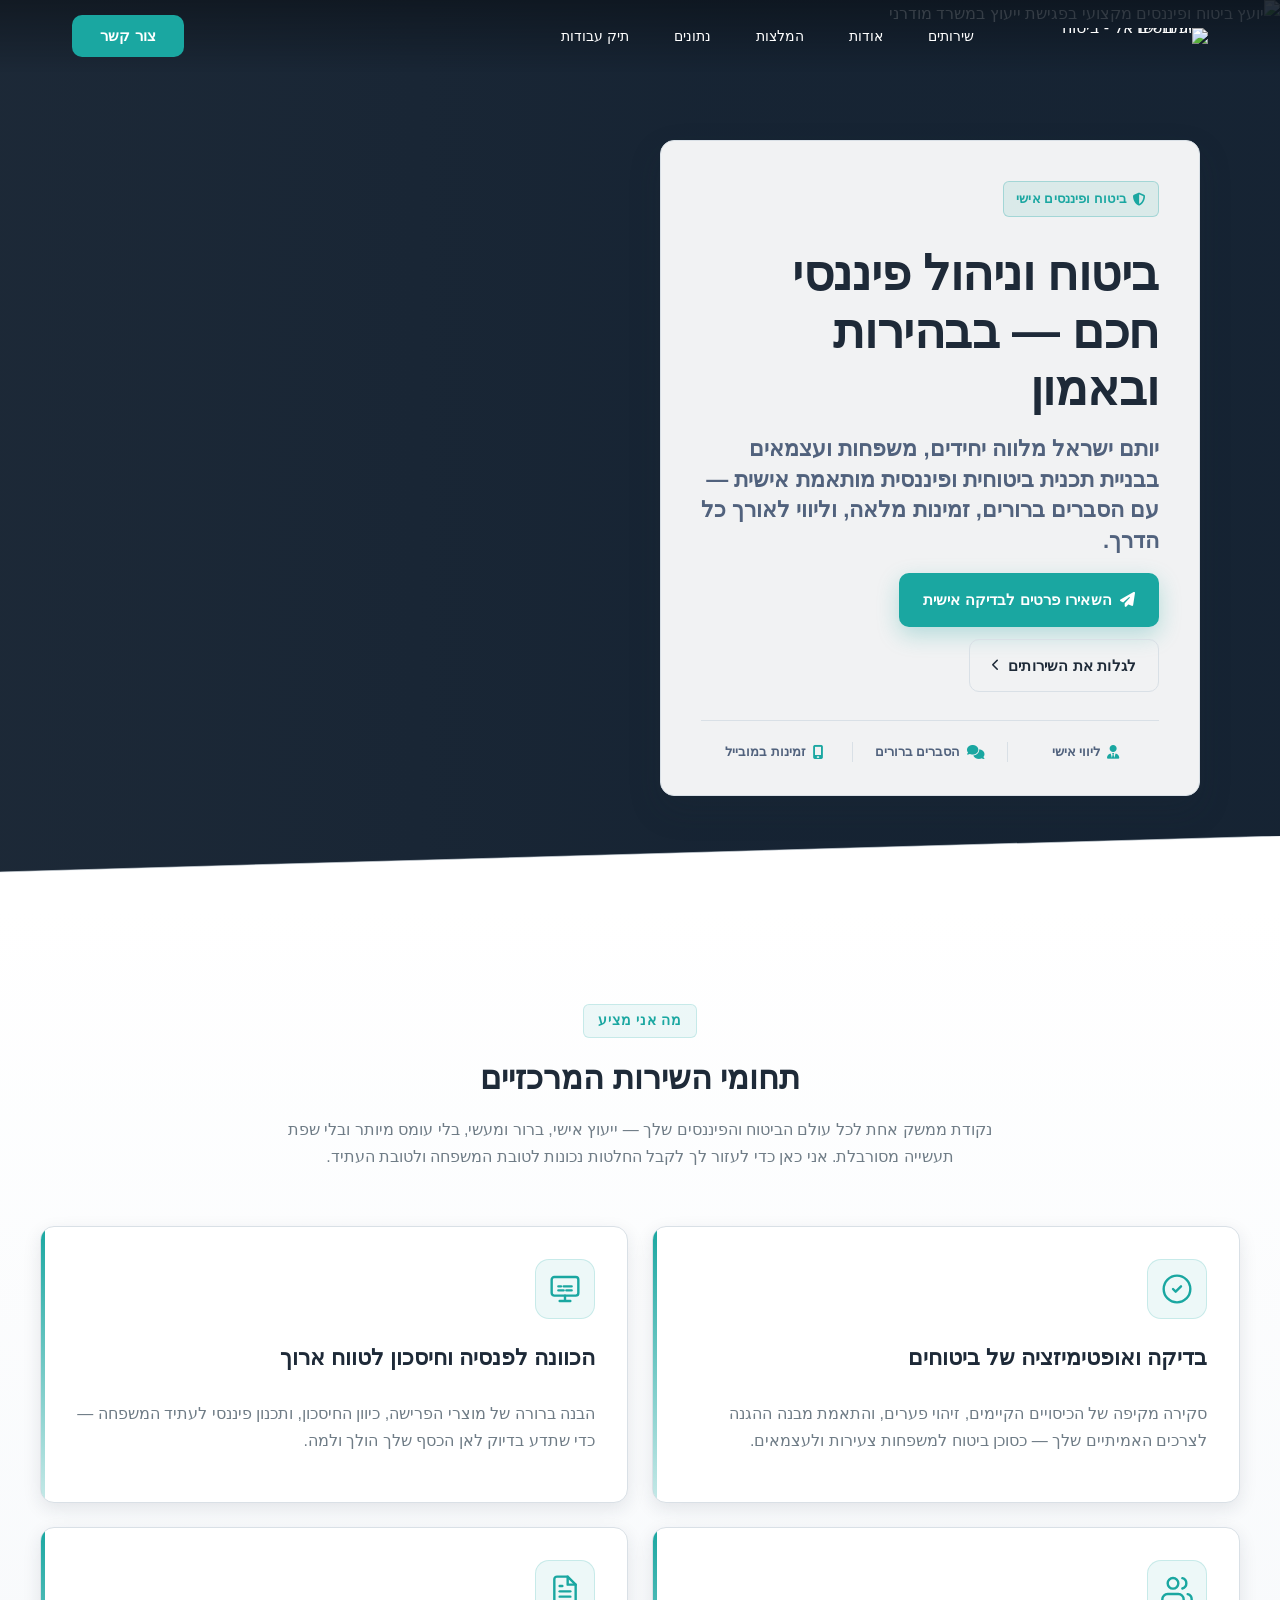
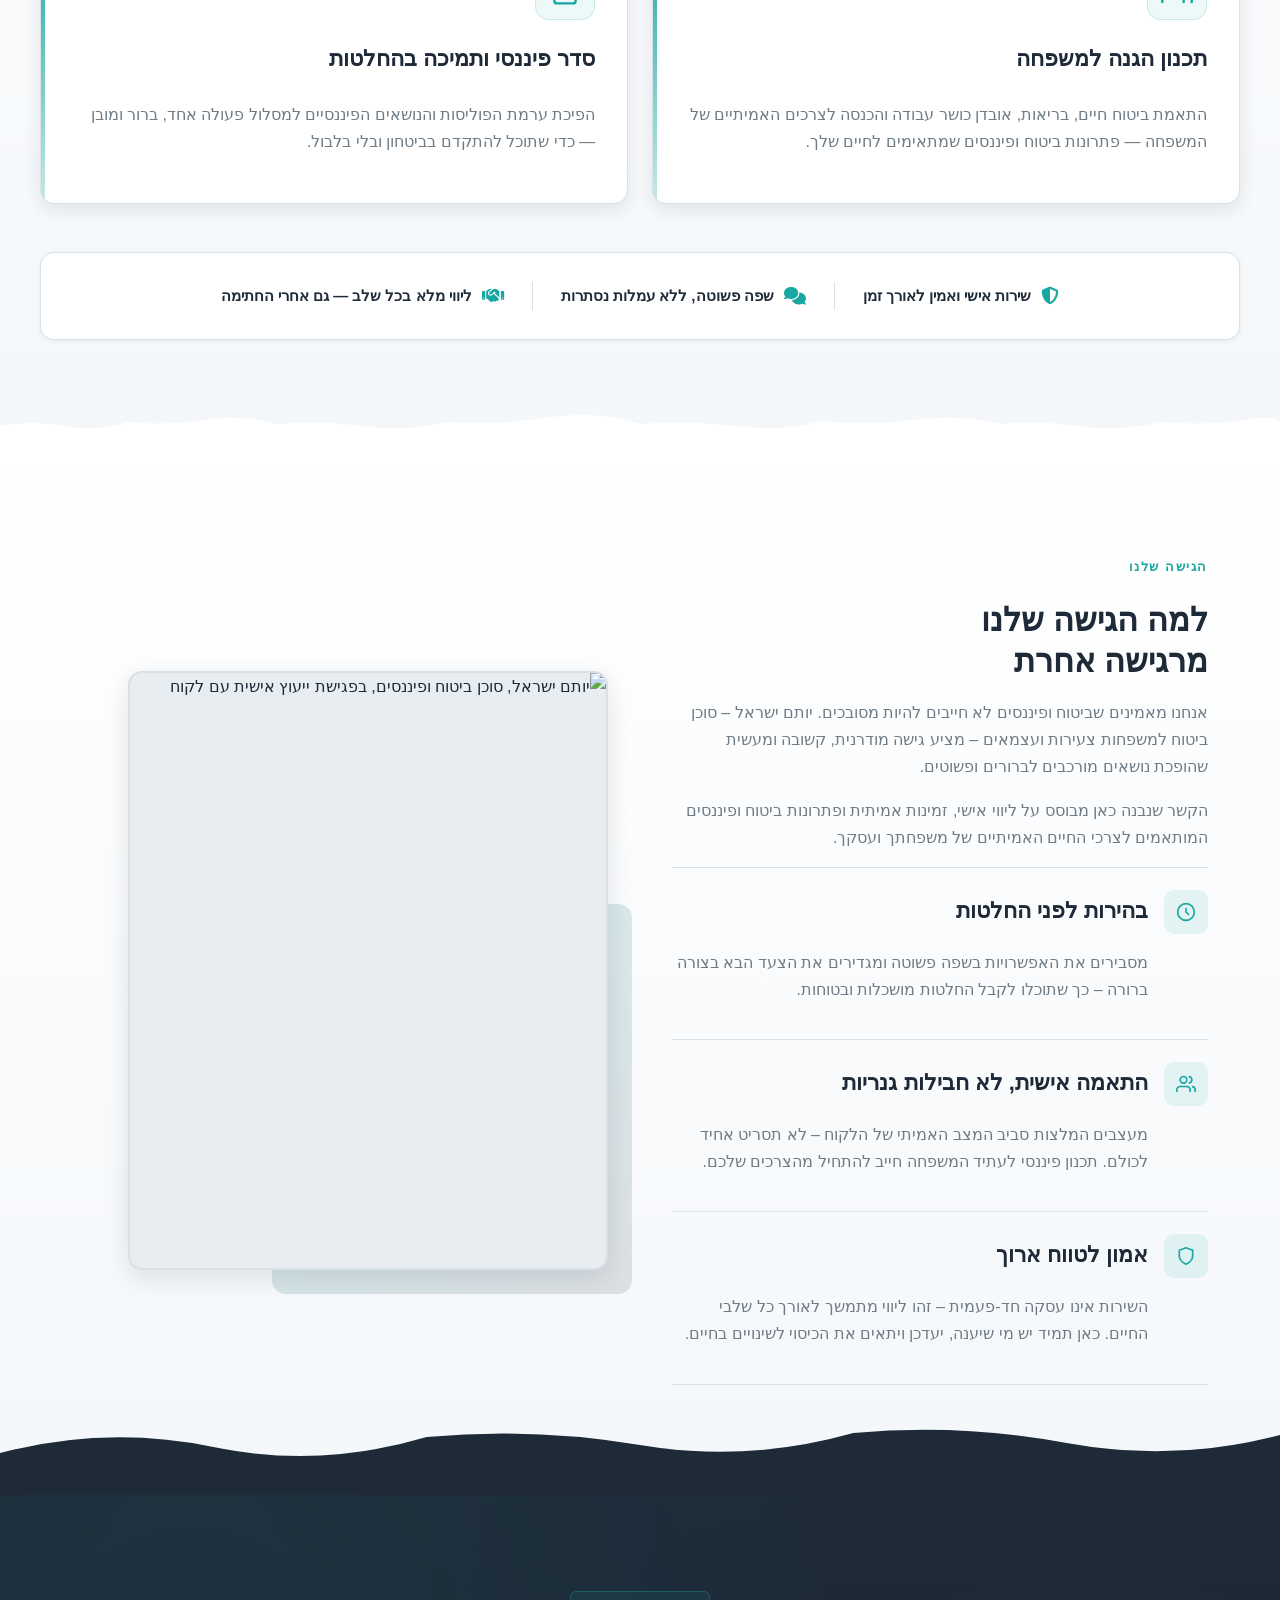
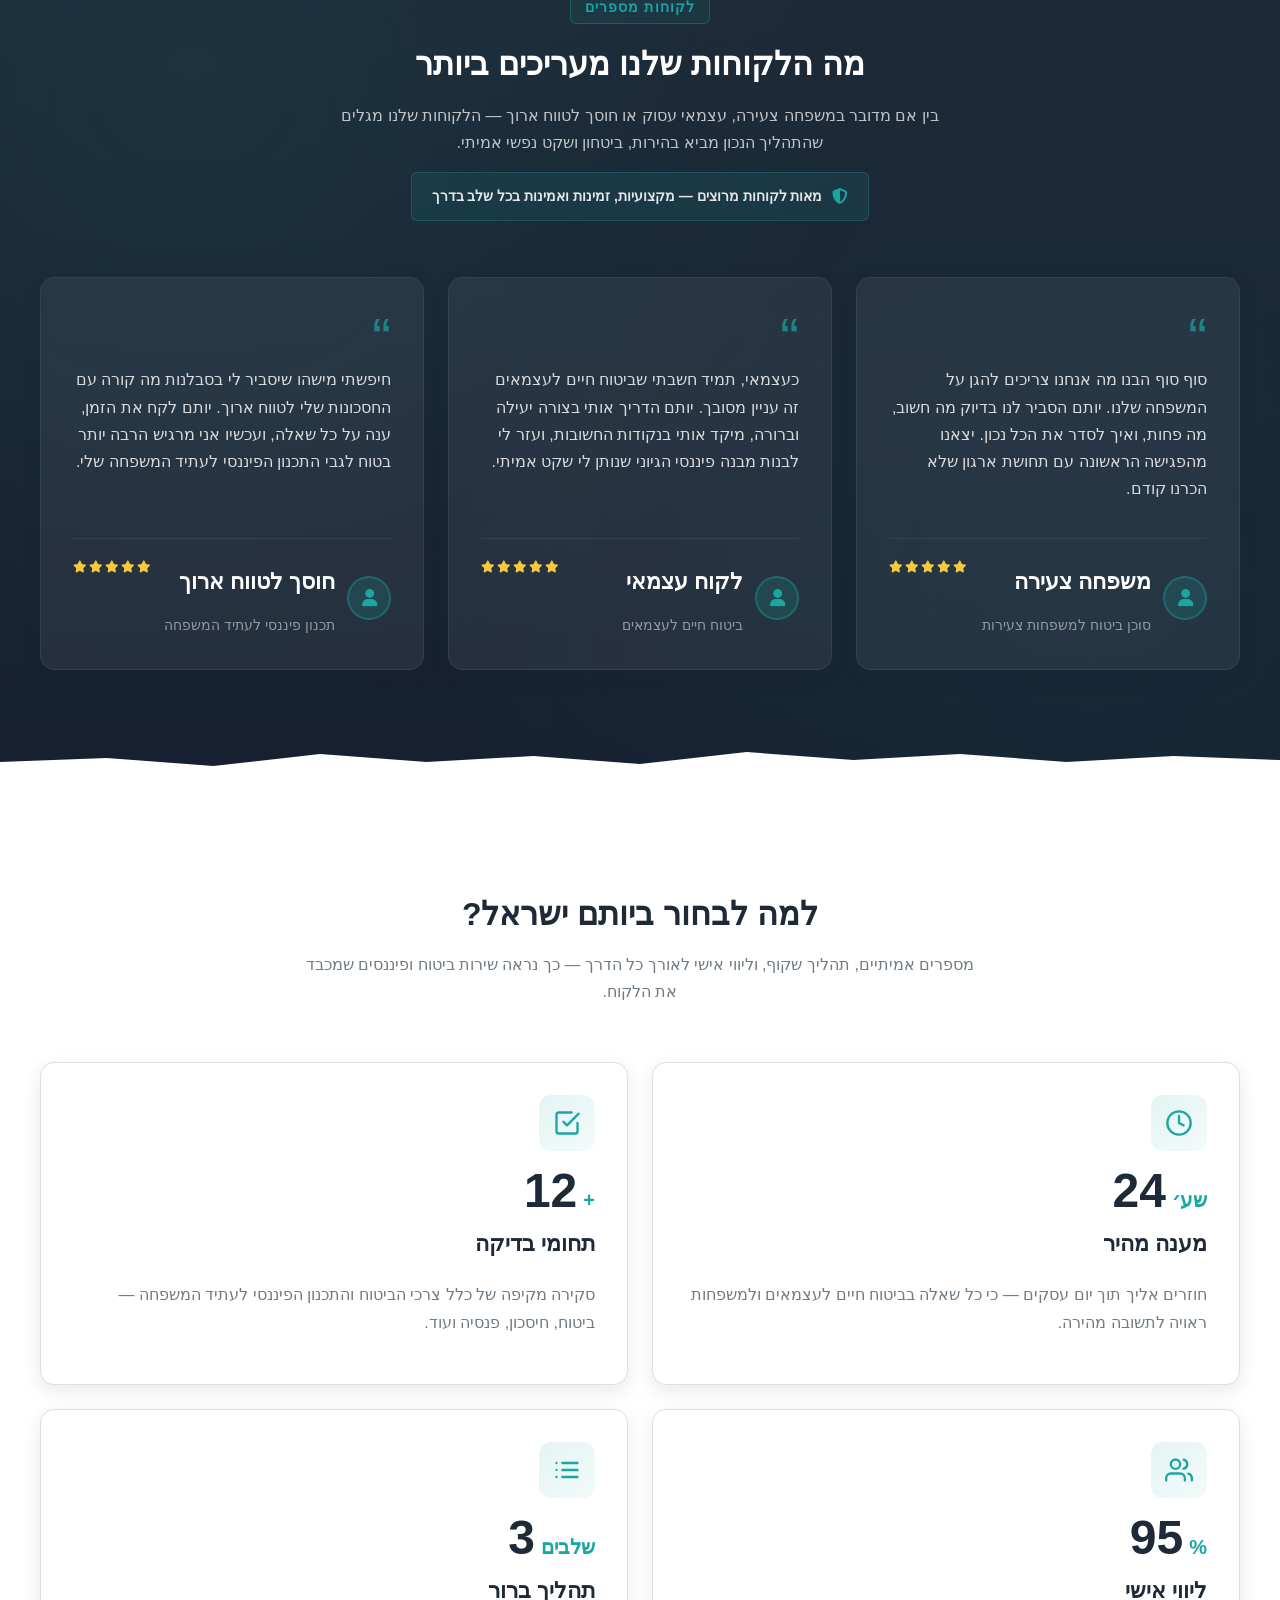
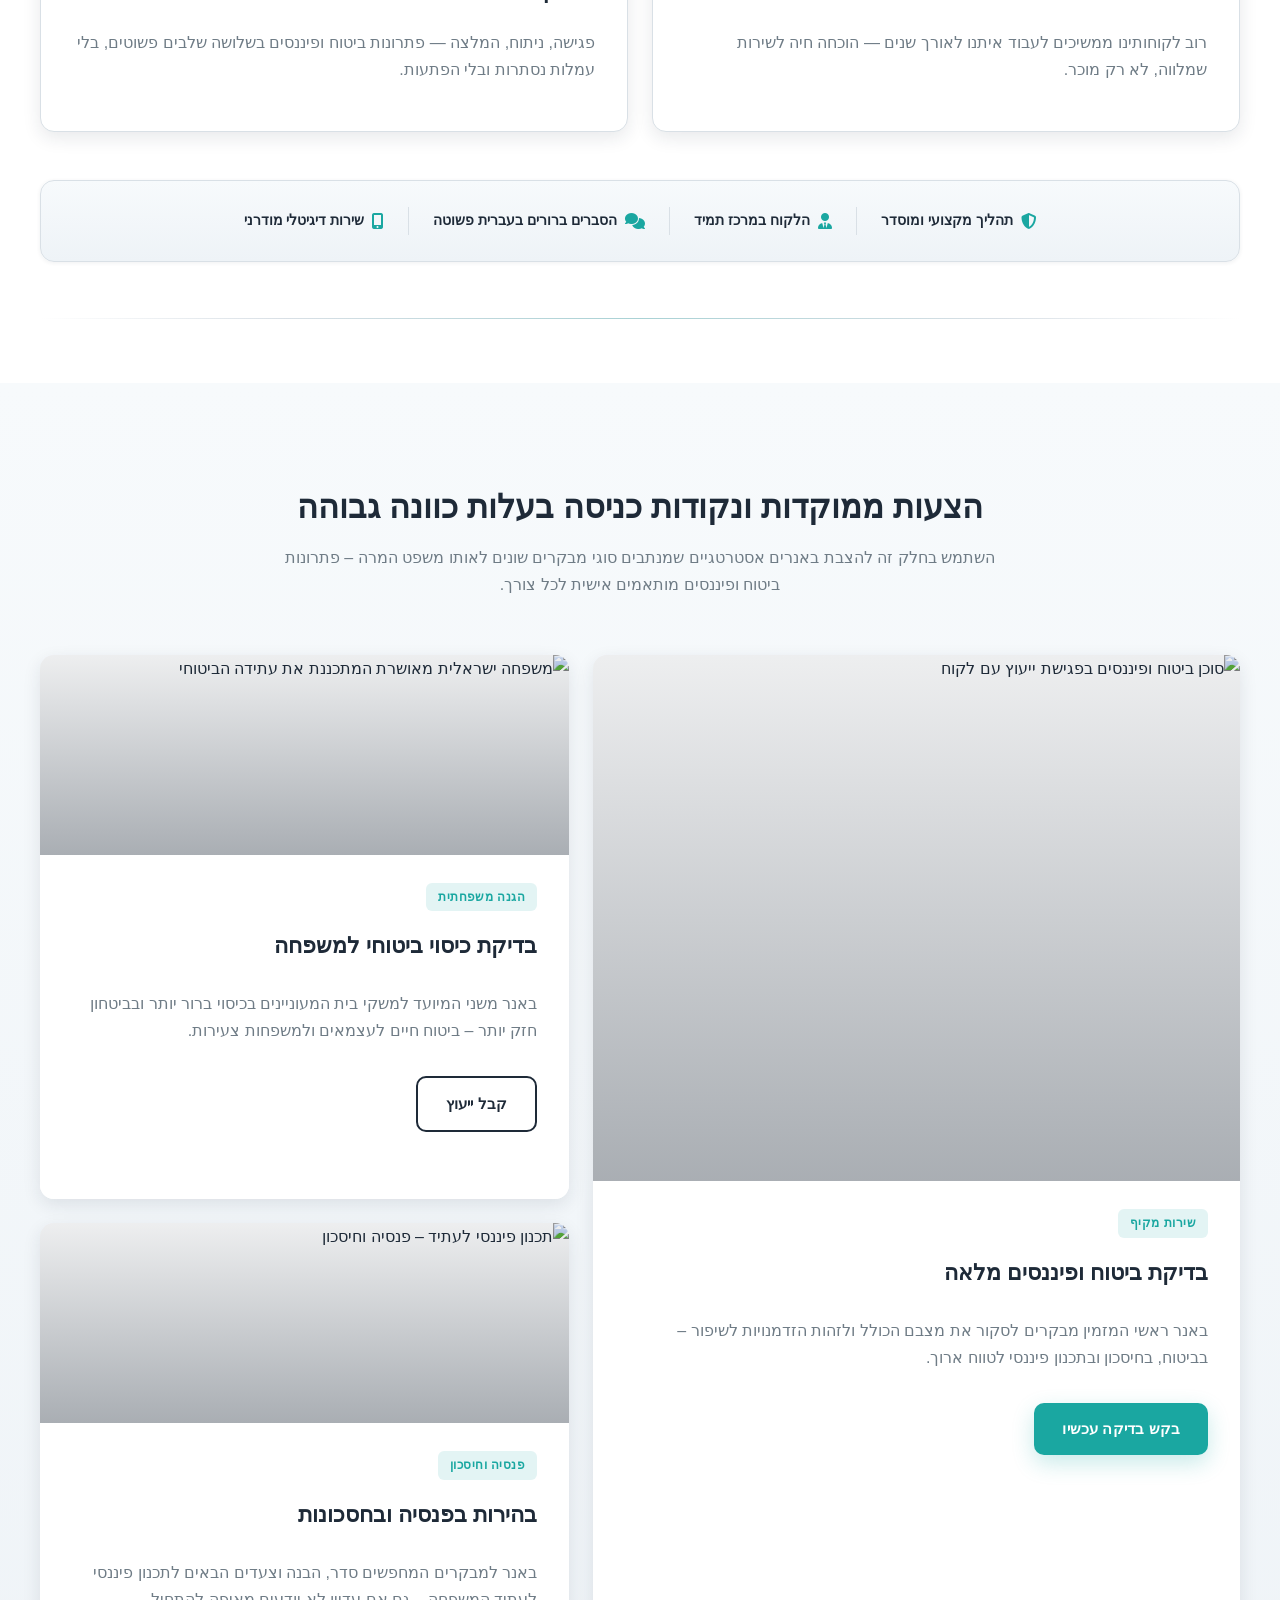
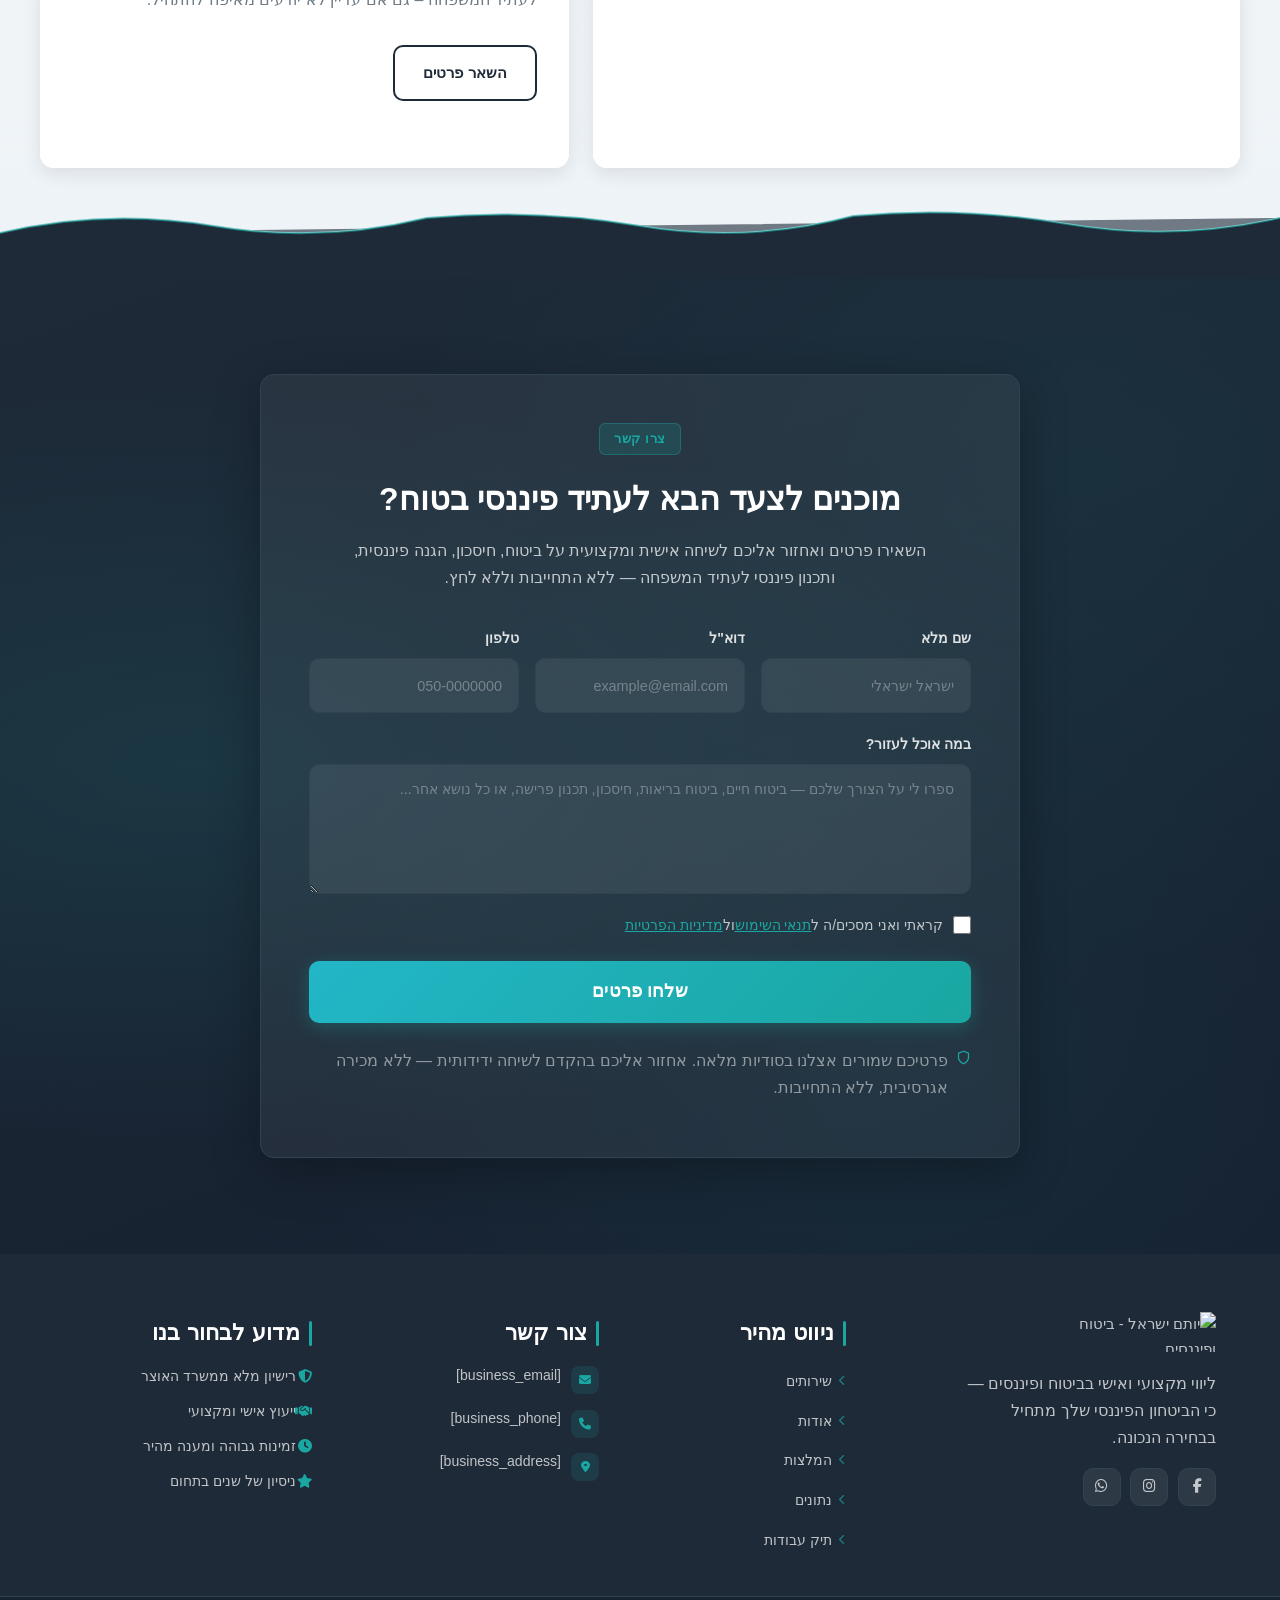
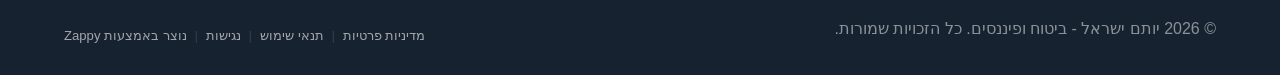
==== public/index.html @ ebcbec9c "Background sync: Progressive GitHub Sync" ====
<!doctype html><html dir="rtl" lang="he"><head><meta charset="UTF-8"><meta content="width=device-width,initial-scale=1" name="viewport"><meta content="index, follow" name="robots"><title>הגן על המשפחה שלך היום — יותם ישראל - ביטוח ופיננסים</title><meta content="סוכן ביטוח למשפחות צעירות שמבין אתכם באמת. תכנון פיננסי חכם, ביטוח חיים לעצמאים ופתרונות מותאמים אישית. צרו קשר עכשיו ותתחילו לבנות עתיד בטוח!" name="description"><meta content="סוכן ביטוח למשפחות צעירות, ביטוח חיים לעצמאים, תכנון פיננסי לעתיד המשפחה, פתרונות ביטוח ופיננסים, סוכן ביטוח מומלץ" name="keywords"><link href="/assets/favicon.ico" rel="icon" type="image/x-icon"><link href="/assets/favicon-16x16.png" rel="icon" type="image/png" sizes="16x16"><link href="/assets/favicon-32x32.png" rel="icon" type="image/png" sizes="32x32"><link href="/assets/favicon-48x48.png" rel="icon" type="image/png" sizes="48x48"><link href="/assets/favicon-192x192.png" rel="icon" type="image/png" sizes="192x192"><link href="/assets/favicon-512x512.png" rel="icon" type="image/png" sizes="512x512"><link href="/assets/apple-touch-icon.png" rel="apple-touch-icon"><script>!function(){"use strict";var t="c2aefc02-a972-4095-9a6b-5a7493d45d93",e="https://api.zappy5.com/api/analytics/track",a=18e5,n=2592e6,o=!0,i=!0,r=!0;var s=function(){var e="zappy_visitor_"+t,a=null;try{if(a=localStorage.getItem(e)){var o=JSON.parse(a),i=Date.now();if(i-o.created<n)return o.lastSeen=i,localStorage.setItem(e,JSON.stringify(o)),o.id}}catch(t){console.warn("Zappy Analytics: LocalStorage not available")}var r="zv_"+Date.now()+"_"+Math.random().toString(36).substr(2,9);try{localStorage.setItem(e,JSON.stringify({id:r,created:Date.now(),lastSeen:Date.now()}))}catch(t){}return r}(),c=function(){var e="zappy_session_"+t,n=null;try{if(n=sessionStorage.getItem(e)){var o=JSON.parse(n),i=Date.now();if(i-o.timestamp<a)return o.timestamp=i,sessionStorage.setItem(e,JSON.stringify(o)),o.id}}catch(t){console.warn("Zappy Analytics: SessionStorage not available")}var r="zs_"+Date.now()+"_"+Math.random().toString(36).substr(2,9);try{sessionStorage.setItem(e,JSON.stringify({id:r,timestamp:Date.now()}))}catch(t){}return r}();function l(a,n){n=n||{};var o={website_id:t,event_type:a,page_path:window.location.pathname,referrer:document.referrer||"direct",visitor_id:s,session_id:c,metadata:n};if(navigator.sendBeacon){var i=new Blob([JSON.stringify(o)],{type:"application/json"});navigator.sendBeacon(e,i)}else fetch(e,{method:"POST",headers:{"Content-Type":"application/json"},body:JSON.stringify(o),keepalive:!0}).catch(function(t){console.warn("Zappy Analytics: Failed to track event",t)})}o&&l("pageview",{title:document.title,url:window.location.href}),i&&document.addEventListener("click",function(t){var e=t.target;if("BUTTON"===e.tagName||e.closest("button")){var a="BUTTON"===e.tagName?e:e.closest("button");l("click",{element:"button",text:a.textContent.trim().substring(0,100),id:a.id||null,class:a.className||null})}else if("A"===e.tagName||e.closest("a")){var n="A"===e.tagName?e:e.closest("a");l("navigation",{element:"link",text:n.textContent.trim().substring(0,100),href:n.href,external:n.hostname!==window.location.hostname})}},!0),r&&document.addEventListener("submit",function(t){var e=t.target;l("form_submit",{form_id:e.id||null,form_name:e.name||null,form_action:e.action||null,form_method:e.method||"GET"})},!0);var d=Date.now();window.addEventListener("beforeunload",function(){l("page_unload",{time_on_page:Math.floor((Date.now()-d)/1e3),page_path:window.location.pathname})}),window.zappyAnalytics={track:l,getVisitorId:function(){return s},getSessionId:function(){return c}}}()</script><meta content="הגן על המשפחה שלך היום — יותם ישראל - ביטוח ופיננסים" property="og:title"><meta content="סוכן ביטוח למשפחות צעירות שמבין אתכם באמת. תכנון פיננסי חכם, ביטוח חיים לעצמאים ופתרונות מותאמים אישית. צרו קשר עכשיו ותתחילו לבנות עתיד בטוח!" property="og:description"><meta content="summary_large_image" name="twitter:card"><meta content="הגן על המשפחה שלך היום — יותם ישראל - ביטוח ופיננסים" name="twitter:title"><meta content="סוכן ביטוח למשפחות צעירות שמבין אתכם באמת. תכנון פיננסי חכם, ביטוח חיים לעצמאים ופתרונות מותאמים אישית. צרו קשר עכשיו ותתחילו לבנות עתיד בטוח!" name="twitter:description"><meta content="website" property="og:type"><meta content="he_IL" property="og:locale"><link href="https://cdnjs.cloudflare.com/ajax/libs/font-awesome/6.4.0/css/all.min.css" rel="stylesheet"><link href="/assets/favicon.ico" rel="icon" type="image/x-icon"><link href="/assets/favicon-16x16.png" rel="icon" type="image/png" sizes="16x16"><link href="/assets/favicon-32x32.png" rel="icon" type="image/png" sizes="32x32"><link href="/assets/favicon-48x48.png" rel="icon" type="image/png" sizes="48x48"><link href="/assets/favicon-192x192.png" rel="icon" type="image/png" sizes="192x192"><link href="/assets/favicon-512x512.png" rel="icon" type="image/png" sizes="512x512"><link href="/assets/apple-touch-icon.png" rel="apple-touch-icon"><link href="https://cdn.jsdelivr.net/npm/vanilla-cookieconsent@3/dist/cookieconsent.css" rel="stylesheet"><script src="https://cdn.jsdelivr.net/npm/vanilla-cookieconsent@3/dist/cookieconsent.umd.js"></script><script src="https://cdn.jsdelivr.net/gh/mickidum/acc_toolbar/acctoolbar/acctoolbar.min.js"></script><link href="/styles.css" rel="stylesheet"><style id="zappy-dropdown-submenu-styles">#navMenu li:has(.sub-menu),.nav-menu li:has(.sub-menu),.navbar li:has(.sub-menu),nav li:has(.sub-menu){position:relative}#navMenu .sub-menu,.nav-menu .sub-menu,.navbar .sub-menu,nav .sub-menu{display:block!important;position:absolute!important;top:100%;left:0;min-width:220px;background:#fff;border-radius:8px;box-shadow:0 8px 25px rgba(0,0,0,.15);padding:8px 0;opacity:0;visibility:hidden;transform:translateY(10px);transition:all .3s ease;z-index:1000;list-style:none;pointer-events:none}#navMenu li:hover>.sub-menu,.nav-menu li:hover>.sub-menu,.navbar li:hover>.sub-menu,nav li:hover>.sub-menu{opacity:1!important;visibility:visible!important;transform:translateY(0)!important;pointer-events:auto!important}.sub-menu li{list-style:none;margin:0;padding:0}.sub-menu a{display:block!important;padding:10px 16px!important;color:var(--text-dark,#333)!important;font-weight:500;text-decoration:none;white-space:nowrap;transition:background-color .2s}.sub-menu .zappy-nav-child>a{padding-left:28px!important;font-size:.9em!important;opacity:.85!important}[dir=rtl] .sub-menu .zappy-nav-child>a,html[lang=ar] .sub-menu .zappy-nav-child>a,html[lang=he] .sub-menu .zappy-nav-child>a{padding-left:10px!important;padding-right:28px!important}.sub-menu .zappy-nav-parent>a{font-weight:600!important}.sub-menu a:hover{background-color:#f5f5f5}[dir=rtl] .nav-menu .sub-menu,[dir=rtl] .navbar .sub-menu,[dir=rtl] nav .sub-menu,html[lang=ar] .nav-menu .sub-menu,html[lang=ar] .navbar .sub-menu,html[lang=ar] nav .sub-menu,html[lang=he] .nav-menu .sub-menu,html[lang=he] .navbar .sub-menu,html[lang=he] nav .sub-menu{left:auto!important;right:0!important}.sub-menu:empty,.sub-menu:not(:has(li)):not(:has(> a)),.sub-menu:not(:has(li:not(.zappy-hidden-menu-item))):not(:has(> a)){display:none!important;opacity:0!important;visibility:hidden!important;pointer-events:none!important}li:has(.menu-group-title):hover>.sub-menu{opacity:1!important;visibility:visible!important;transform:translateY(0)!important;pointer-events:auto!important}#navMenu>li>.menu-group-title,.nav-menu>li>.menu-group-title{display:inline-block;padding:.5rem 1rem;cursor:default;user-select:none}@media (max-width:768px){#navMenu .sub-menu,.nav-menu .sub-menu,.navbar .sub-menu,nav .sub-menu{position:static!important;transform:none!important;box-shadow:none!important;background:0 0!important;max-height:0;overflow:hidden;opacity:0;visibility:hidden;transition:max-height .3s ease,opacity .3s ease;padding:0!important;border-radius:0!important}#navMenu .sub-menu.mobile-expanded,.nav-menu .sub-menu.mobile-expanded,.navbar .sub-menu.mobile-expanded{max-height:none!important;overflow-y:visible!important;opacity:1!important;visibility:visible!important;padding:8px 0 8px 16px!important}[dir=rtl] .sub-menu.mobile-expanded,html[lang=he] .sub-menu.mobile-expanded{padding:8px 16px 8px 0!important}#navMenu li:hover>.sub-menu,.nav-menu li:hover>.sub-menu,.navbar li:hover>.sub-menu,nav li:hover>.sub-menu{opacity:0;visibility:hidden;pointer-events:none}#navMenu li>.sub-menu.mobile-expanded,.nav-menu li>.sub-menu.mobile-expanded,.navbar li>.sub-menu.mobile-expanded,nav li>.sub-menu.mobile-expanded{opacity:1!important;visibility:visible!important;pointer-events:auto!important}#navMenu li:has(.sub-menu),.nav-menu li:has(.sub-menu),.navbar li:has(.sub-menu),nav li:has(.sub-menu){display:flex!important;flex-wrap:wrap!important;align-items:center!important;position:relative!important;min-height:44px!important}#navMenu li:has(.sub-menu)>a,.nav-menu li:has(.sub-menu)>a,.navbar li:has(.sub-menu)>a,nav li:has(.sub-menu)>a{flex:1!important;min-width:0!important}#navMenu li:has(.sub-menu)>.menu-group-title,.nav-menu li:has(.sub-menu)>.menu-group-title,.navbar li:has(.sub-menu)>.menu-group-title,nav li:has(.sub-menu)>.menu-group-title{flex:1!important;min-width:0!important;padding:0!important;line-height:inherit!important}#navMenu li:has(.sub-menu)>.sub-menu,.nav-menu li:has(.sub-menu)>.sub-menu,.navbar li:has(.sub-menu)>.sub-menu,nav li:has(.sub-menu)>.sub-menu{flex-basis:100%!important;width:100%!important}#navMenu li:has(.sub-menu)>a [class*=arrow],#navMenu li:has(.sub-menu)>a [class*=chevron],.nav-menu li:has(.sub-menu)>a .fa-angle-down,.nav-menu li:has(.sub-menu)>a .fa-chevron-down,.nav-menu li:has(.sub-menu)>a [class*=arrow],.nav-menu li:has(.sub-menu)>a [class*=chevron],nav li:has(.sub-menu)>a [class*=arrow],nav li:has(.sub-menu)>a [class*=chevron]{display:none!important;visibility:hidden!important}.mobile-submenu-toggle{display:flex!important;align-items:center!important;justify-content:center!important;width:44px!important;height:auto!important;background:0 0!important;border:none!important;cursor:pointer!important;color:var(--text-light)!important;position:static!important;flex-shrink:0!important;align-self:stretch!important;z-index:2!important;padding:0!important;margin:0!important}.mobile-submenu-toggle::after{content:''!important;width:0!important;height:0!important;border-left:6px solid transparent!important;border-right:6px solid transparent!important;border-top:7px solid currentColor!important;transition:transform .3s ease!important}.mobile-submenu-toggle.expanded::after{transform:rotate(180deg)!important}.sub-menu a{padding:10px 0!important;display:block!important;color:var(--text-light)!important;white-space:normal!important}.sub-menu .zappy-nav-child>a{padding-left:28px!important;font-size:.9em!important;opacity:.85!important}[dir=rtl] .sub-menu .zappy-nav-child>a,html[lang=ar] .sub-menu .zappy-nav-child>a,html[lang=he] .sub-menu .zappy-nav-child>a{padding-left:0!important;padding-right:28px!important}.sub-menu .zappy-nav-parent>a{font-weight:600!important}#navMenu.active,.nav-menu.active{max-width:100vw!important;overflow-x:hidden!important;box-sizing:border-box!important}.navbar .sub-menu li a,.zappy-products-dropdown .sub-menu a,nav.navbar .sub-menu li a{color:var(--text-light)!important}}@media (min-width:769px){.mobile-submenu-toggle{display:none!important}}</style><style id="mobile-lang-menu-deployed-css">@media (max-width:768px){.lang-switcher,.nav-container .lang-switcher,.nav-cta-container .lang-switcher,.nav-ecommerce-icons .lang-switcher,.nav-icons-left .lang-switcher,.navbar .lang-switcher,.navbar .nav-cta-container .lang-switcher{display:none!important}.mobile-lang-menu{width:100%;border-top:1px solid rgba(128,128,128,.2);padding:8px 0 0 0;margin-top:8px}.mobile-lang-toggle{display:flex!important;align-items:center;justify-content:space-between;width:100%;padding:12px 16px;background:0 0;border:none;cursor:pointer;font-size:15px;color:inherit;font-family:inherit}.mobile-lang-toggle::after{content:'';display:inline-block;width:8px;height:8px;border-right:2px solid currentColor;border-bottom:2px solid currentColor;transform:rotate(45deg);transition:transform .3s ease;margin-left:8px}.mobile-lang-toggle.expanded::after{transform:rotate(-135deg)}.mobile-lang-options{max-height:0;overflow:hidden;transition:max-height .3s ease}.mobile-lang-options.expanded{max-height:300px}.mobile-lang-option{display:flex!important;align-items:center;gap:10px;padding:10px 24px;text-decoration:none;color:inherit;font-size:14px;font-family:inherit}.mobile-lang-option:hover{background:rgba(128,128,128,.1)}.mobile-lang-option.active{font-weight:600;opacity:.7;pointer-events:none}.mobile-lang-option img{width:20px;height:20px;border-radius:50%}}@media (min-width:769px){.mobile-lang-menu{display:none!important}}</style><style id="zappy-widget-visibility">#mic-access-tool-box,#mic-access-tool-general-button,#mic-init-access-tool #mic-access-tool-box,#mic-init-access-tool #mic-access-tool-general-button,#mic-init-access-tool .mic-access-tool-general-button,._access-icon,._access-menu,.mic-access-tool-box,.mic-access-tool-general-button,div[id*=mic-access-tool-box]{display:none!important;visibility:hidden!important;opacity:0!important;pointer-events:none!important}</style></head><body><nav class="navbar" dir="rtl"><button class="mobile-toggle" aria-label="Menu" id="mobileToggle"><svg viewBox="0 0 24 24" fill="none" height="24" width="24" class="hamburger-icon"><path d="M3 12h18M3 6h18M3 18h18" stroke="currentColor" stroke-width="2" stroke-linecap="round"></path></svg><svg viewBox="0 0 24 24" fill="none" height="24" width="24" class="close-icon" style="display:none"><path d="M18 6L6 18M6 6l12 12" stroke="currentColor" stroke-width="2" stroke-linecap="round"></path></svg></button><button class="phone-header-btn" aria-label="Call" data-phone="[business_phone]"><svg viewBox="0 0 24 24" fill="currentColor" height="20" width="20"><path d="M22 16.92v3a2 2 0 0 1-2.18 2 19.79 19.79 0 0 1-8.63-3.07 19.5 19.5 0 0 1-6-6 19.79 19.79 0 0 1-3.07-8.67A2 2 0 0 1 4.11 2h3a2 2 0 0 1 2 1.72 12.84 12.84 0 0 0 .7 2.81 2 2 0 0 1-.45 2.11L8.09 9.91a16 16 0 0 0 6 6l1.27-1.27a2 2 0 0 1 2.11-.45 12.84 12.84 0 0 0 2.81.7A2 2 0 0 1 22 16.92z"></path></svg></button><div class="nav-container"><div class="nav-right-group"><div class="nav-brand"><a href="/" class="logo-link"><img alt="יותם ישראל - ביטוח ופיננסים" src="/assets/business-logo.webp" class="logo"></a></div><ul class="nav-menu" id="navMenu"><li><a href="#services">שירותים</a></li><li><a href="#about">אודות</a></li><li><a href="#testimonials">המלצות</a></li><li><a href="#stats">נתונים</a></li><li><a href="#showcase">תיק עבודות</a></li></ul></div><div class="nav-cta-container"><a href="#cta" class="nav-cta-btn">צור קשר</a></div></div></nav><script>window.addEventListener("load",function(){const e=document.querySelector(".navbar, nav, header");if(!e)return void console.log("[Navbar] Navbar element not found");let t=document.getElementById("mobileToggle")||document.querySelector(".mobile-toggle")||document.querySelector(".hamburger")||document.querySelector(".hamburger-menu")||document.querySelector(".menu-toggle")||document.querySelector(".burger-menu")||document.querySelector('[aria-label="Menu"]')||document.querySelector('[aria-label="תפריט"]');const o=document.querySelector(".phone-header-btn"),n=window.getComputedStyle(e);let r=n.backgroundColor;if(console.log("[Navbar] Initial navbar background:",r),"transparent"===r||"rgba(0, 0, 0, 0)"===r||r.startsWith("rgba")&&r.includes(", 0)")){const e=n.backgroundImage;if(e&&"none"!==e)console.log("[Navbar] Navbar has background image/gradient, using dark text"),r="rgb(240, 240, 240)";else{const e=window.getComputedStyle(document.body).backgroundColor;console.log("[Navbar] Navbar transparent, using body background:",e),r=e}}const i=r.match(/\d+/g);if(i&&i.length>=3){const e=(.299*parseInt(i[0])+.587*parseInt(i[1])+.114*parseInt(i[2]))/255;console.log("[Navbar] Mobile button colors preserved from Claude CSS (luminance:",e.toFixed(2)+")");const n=document.createElement("style");n.id="zappy-mobile-nav-fix";document.documentElement.lang;document.documentElement.dir,n.textContent='\n        /* Hide mobile buttons on desktop, show only on mobile */\n        @media (min-width: 769px) {\n          .mobile-toggle,\n          .phone-header-btn {\n            display: none !important;\n          }\n        }\n        \n        /* Show and position mobile buttons correctly on mobile */\n        @media (max-width: 768px) {\n          .mobile-toggle,\n          .phone-header-btn {\n            position: absolute !important;\n            top: 50% !important;\n            transform: translateY(-50%) !important;\n            z-index: 1001 !important;\n            display: flex !important;\n            align-items: center !important;\n            justify-content: center !important;\n            width: 36px !important;\n            height: 36px !important;\n            border-radius: 50% !important;\n            border: none !important;\n            cursor: pointer !important;\n            padding: 6px !important;\n            background: none !important;\n            color: var(--nav-text, var(--text-light)) !important;\n          }\n          \n          /* LTR positioning (default): hamburger LEFT, phone RIGHT */\n          html:not([dir="rtl"]):not([lang="he"]):not([lang="ar"]) .mobile-toggle,\n          html[dir="ltr"] .mobile-toggle {\n            left: 12px !important;\n            right: auto !important;\n          }\n          html:not([dir="rtl"]):not([lang="he"]):not([lang="ar"]) .phone-header-btn,\n          html[dir="ltr"] .phone-header-btn {\n            right: 12px !important;\n            left: auto !important;\n          }\n          \n          /* RTL positioning: hamburger RIGHT, phone LEFT */\n          html[dir="rtl"] .mobile-toggle,\n          html[lang="he"] .mobile-toggle,\n          html[lang="ar"] .mobile-toggle {\n            right: 12px !important;\n            left: auto !important;\n          }\n          html[dir="rtl"] .phone-header-btn,\n          html[lang="he"] .phone-header-btn,\n          html[lang="ar"] .phone-header-btn {\n            left: 12px !important;\n            right: auto !important;\n          }\n          \n          /* CRITICAL: Ensure nav-container has min-height on mobile */\n          /* All children are positioned absolutely/fixed on mobile, so height:auto collapses to 0 */\n          .nav-container {\n            min-height: 70px !important;\n            position: relative !important;\n          }\n          \n          /* Ensure SVG icons are properly sized and inherit color */\n          .mobile-toggle svg,\n          .phone-header-btn svg {\n            width: 24px !important;\n            height: 24px !important;\n            /* Don\'t force display - let JavaScript control hamburger/close toggle */\n          }\n          \n          /* Reset nav-cta-container on mobile - remove desktop box-shadow/padding */\n          /* that creates a visible ghost box when CTA button is hidden */\n          .nav-cta-container {\n            box-shadow: none !important;\n            padding: 0 !important;\n          }\n          \n          /* Hide nav-cta-container entirely on mobile when there\'s no lang-switcher */\n          /* (only the CTA button is inside, and it\'s hidden on mobile) */\n          .nav-cta-container:not(:has(.lang-switcher)) {\n            display: none !important;\n          }\n          \n          /* CRITICAL: Prevent hero image fade gradient from bleeding over headline text */\n          /* The .image-fade-gradient has bottom: -30px (extends below parent) */\n          /* On mobile stacked layout, this overlaps the h1 text below the image */\n          .hero-image-column {\n            overflow: hidden !important;\n          }\n          .image-fade-gradient {\n            bottom: 0 !important;\n          }\n          \n          /* Hide desktop language switcher on mobile - hamburger menu handles it */\n          /* High specificity to override stored CSS */\n          .lang-switcher,\n          .nav-cta-container .lang-switcher,\n          .nav-container .lang-switcher,\n          .navbar .lang-switcher,\n          .navbar .nav-cta-container .lang-switcher {\n            display: none !important;\n          }\n        }\n      ';const r=document.getElementById("zappy-mobile-nav-fix");r&&r.remove(),document.head.appendChild(n),console.log("[Navbar] Critical CSS injected for mobile nav positioning");const l=window.innerWidth<=768;if(t){const e=t.querySelector(".hamburger-icon"),o=t.querySelector(".close-icon");e&&(e.style.setProperty("width","24px","important"),e.style.setProperty("height","24px","important"),e.style.setProperty("display","block","important")),o&&(o.style.setProperty("width","24px","important"),o.style.setProperty("height","24px","important"),o.style.setProperty("display","none","important")),l?(t.style.setProperty("position","absolute","important"),t.style.setProperty("top","50%","important"),t.style.setProperty("transform","translateY(-50%)","important"),t.style.setProperty("z-index","1001","important"),t.style.removeProperty("left"),t.style.removeProperty("right"),console.log("[Navbar] Mobile toggle positioning applied (mobile viewport)")):(t.style.removeProperty("position"),t.style.removeProperty("top"),t.style.removeProperty("transform"),t.style.removeProperty("z-index"),t.style.removeProperty("left"),t.style.removeProperty("right"),console.log("[Navbar] Desktop viewport - cleared mobile toggle inline positioning"))}if(o){const e=o.querySelector("svg");e&&(e.style.width="24px",e.style.height="24px",e.setAttribute("width","24"),e.setAttribute("height","24")),l?(o.style.setProperty("position","absolute","important"),o.style.setProperty("top","50%","important"),o.style.setProperty("transform","translateY(-50%)","important"),o.style.setProperty("z-index","1001","important"),o.style.removeProperty("left"),o.style.removeProperty("right"),console.log("[Navbar] Phone button positioning applied (mobile viewport)")):(o.style.removeProperty("position"),o.style.removeProperty("top"),o.style.removeProperty("transform"),o.style.removeProperty("z-index"),o.style.removeProperty("left"),o.style.removeProperty("right"),console.log("[Navbar] Desktop viewport - cleared phone button inline positioning"))}}else console.log("[Navbar] Could not parse background color:",r);t=document.getElementById("mobileToggle")||document.querySelector(".mobile-toggle")||document.querySelector(".hamburger")||document.querySelector(".hamburger-menu")||document.querySelector(".menu-toggle")||document.querySelector(".burger-menu")||document.querySelector('[aria-label="Menu"]')||document.querySelector('[aria-label="תפריט"]');const l=document.getElementById("navMenu")||document.querySelector(".nav-menu")||document.querySelector(".nav-links")||document.querySelector("nav ul:not(.submenu)");if(!t||!l)return void console.log("[Navbar] Mobile toggle or menu not found:",{toggle:!!t,menu:!!l});l.id||(l.id="navMenu"),console.log("[Navbar] Initializing mobile menu...");const a=t.cloneNode(!0);t.parentNode.replaceChild(a,t),a.addEventListener("click",function(e){e.preventDefault(),e.stopPropagation();const t=this.querySelector(".hamburger-icon"),o=this.querySelector(".close-icon");l.classList.contains("active")?(l.classList.remove("active"),t&&t.style.setProperty("display","block","important"),o&&o.style.setProperty("display","none","important"),document.body.style.overflow="",console.log("[Navbar] Menu closed")):(l.classList.add("active"),t&&t.style.setProperty("display","none","important"),o&&o.style.setProperty("display","block","important"),document.body.style.overflow="hidden",console.log("[Navbar] Menu opened"))}),l.querySelectorAll("a").forEach(function(e){e.addEventListener("click",function(){if("#"===this.getAttribute("href"))return;const e=a.querySelector(".hamburger-icon"),t=a.querySelector(".close-icon");l.classList.remove("active"),e&&e.style.setProperty("display","block","important"),t&&t.style.setProperty("display","none","important"),document.body.style.overflow="",console.log("[Navbar] Menu closed (link clicked)")})});var s=l.querySelectorAll(".dropdown-toggle");s.forEach(function(e){e.addEventListener("click",function(e){e.preventDefault(),e.stopPropagation();var t=this.closest(".nav-dropdown");t&&(t.parentNode.querySelectorAll(".nav-dropdown.open").forEach(function(e){e!==t&&e.classList.remove("open")}),t.classList.toggle("open"),console.log("[Navbar] Dropdown toggled:",t.classList.contains("open")?"open":"closed"))})}),document.addEventListener("click",function(e){e.target.closest(".nav-dropdown")||document.querySelectorAll(".nav-dropdown.open").forEach(function(e){e.classList.remove("open")})}),console.log("[Navbar] Dropdown handlers initialized for "+s.length+" dropdowns"),o&&o.addEventListener("click",function(){const e=document.querySelectorAll('a[href^="tel:"]'),t=e.length>0?e[0].getAttribute("href").replace("tel:",""):"[business_phone]";window.location.href="tel:"+t,console.log("[Navbar] Phone button clicked")}),console.log("[Navbar] Mobile menu initialized successfully");const p=function(){const e=document.querySelector(".whatsapp-float");e&&(window.innerWidth>=769?(e.style.setProperty("display","none","important"),e.style.setProperty("visibility","hidden","important"),e.style.setProperty("opacity","0","important"),e.style.setProperty("pointer-events","none","important"),console.log("[WhatsApp] Button hidden on desktop")):(e.style.removeProperty("display"),e.style.removeProperty("visibility"),e.style.removeProperty("opacity"),e.style.removeProperty("pointer-events"),console.log("[WhatsApp] Button visible on mobile")))};let c;p(),window.addEventListener("resize",function(){clearTimeout(c),c=setTimeout(p,100)})})</script><main><section class="index-hero-section" data-layout-spec="בית-hero" dir="rtl" id="hero" data-hero-type="fullscreen-scrim"><div class="index-hero-bg"><img alt="יועץ ביטוח ופיננסים מקצועי בפגישת ייעוץ במשרד מודרני" src="/assets/site-index-hero-image-1.webp" data-context="A modern, bright contemporary office consultation scene. A professional financial advisor in a smart casual outfit sits across from a young Israeli family at a clean white desk. The office has large windows with natural light, navy and teal accent decor, a laptop and financial documents on the desk. The atmosphere is warm, trustworthy, and professional. The image is graded with cooler navy and teal undertones for a premium feel." data-placeholder="index-hero-image-1" height="700" width="1200" data-hero-bg="true"></div><div class="index-hero-scrim" aria-hidden="true"></div><div class="index-hero-container"><div class="index-hero-card"><div class="index-hero-badge"><i class="fa-solid fa-shield-halved" aria-hidden="true"></i><span>ביטוח ופיננסים אישי</span></div><h1 class="index-hero-h1">ביטוח וניהול פיננסי חכם — בבהירות ובאמון</h1><h3 class="index-hero-subtitle">יותם ישראל מלווה יחידים, משפחות ועצמאים בבניית תכנית ביטוחית ופיננסית מותאמת אישית — עם הסברים ברורים, זמינות מלאה, וליווי לאורך כל הדרך.</h3><div class="index-hero-ctas"><a href="#contact" class="index-hero-btn-primary"><i class="fa-solid fa-paper-plane" aria-hidden="true"></i>השאירו פרטים לבדיקה אישית</a><a href="#services" class="index-hero-btn-secondary">לגלות את השירותים<i class="fa-solid fa-chevron-left" aria-hidden="true"></i></a></div><div class="index-hero-trust"><div class="index-hero-trust-item"><i class="fa-solid fa-user-tie" aria-hidden="true"></i><span>ליווי אישי</span></div><div class="index-hero-trust-divider" aria-hidden="true"></div><div class="index-hero-trust-item"><i class="fa-solid fa-comments" aria-hidden="true"></i><span>הסברים ברורים</span></div><div class="index-hero-trust-divider" aria-hidden="true"></div><div class="index-hero-trust-item"><i class="fa-solid fa-mobile-screen" aria-hidden="true"></i><span>זמינות במובייל</span></div></div></div></div><div class="index-hero-divider-wrapper"><svg viewBox="0 0 1200 72" aria-hidden="true" xmlns="http://www.w3.org/2000/svg" data-no-icon-edit="true" preserveAspectRatio="none"><path d="M0,72 L0,36 L1200,0 L1200,72 Z" fill="#FFFFFF"></path><line x1="0" x2="1200" y1="36" y2="0" opacity="0.6" stroke="#D9E0E6" stroke-width="1"></line></svg></div></section><section class="index-services-section" data-layout-spec="בית-services" dir="rtl" id="services"><div class="index-services-container"><div class="index-services-header"><span class="index-services-label">מה אני מציע</span><h2 class="index-services-title">תחומי השירות המרכזיים</h2><p class="index-services-intro">נקודת ממשק אחת לכל עולם הביטוח והפיננסים שלך — ייעוץ אישי, ברור ומעשי, בלי עומס מיותר ובלי שפת תעשייה מסורבלת. אני כאן כדי לעזור לך לקבל החלטות נכונות לטובת המשפחה ולטובת העתיד.</p></div><div class="index-services-grid"><article class="index-services-card"><div class="index-services-icon-wrap"><svg viewBox="0 0 24 24" aria-hidden="true" xmlns="http://www.w3.org/2000/svg" data-element-type="icon" data-icon-type="svg" fill="none" height="32" stroke="currentColor" stroke-linecap="round" stroke-linejoin="round" stroke-width="1.8" width="32"><path d="M9 12l2 2 4-4"></path><path d="M12 2C6.477 2 2 6.477 2 12s4.477 10 10 10 10-4.477 10-10S17.523 2 12 2z"></path></svg></div><div class="index-services-card-body"><h3 class="index-services-card-title">בדיקה ואופטימיזציה של ביטוחים</h3><p class="index-services-card-text">סקירה מקיפה של הכיסויים הקיימים, זיהוי פערים, והתאמת מבנה ההגנה לצרכים האמיתיים שלך — כסוכן ביטוח למשפחות צעירות ולעצמאים.</p></div></article><article class="index-services-card"><div class="index-services-icon-wrap"><svg viewBox="0 0 24 24" aria-hidden="true" xmlns="http://www.w3.org/2000/svg" data-element-type="icon" data-icon-type="svg" fill="none" height="32" stroke="currentColor" stroke-linecap="round" stroke-linejoin="round" stroke-width="1.8" width="32"><rect height="14" rx="2" width="20" x="2" y="3"></rect><path d="M8 21h8M12 17v4"></path><path d="M7 10h2M11 10h6"></path><path d="M7 13h4M13 13h4"></path></svg></div><div class="index-services-card-body"><h3 class="index-services-card-title">הכוונה לפנסיה וחיסכון לטווח ארוך</h3><p class="index-services-card-text">הבנה ברורה של מוצרי הפרישה, כיוון החיסכון, ותכנון פיננסי לעתיד המשפחה — כדי שתדע בדיוק לאן הכסף שלך הולך ולמה.</p></div></article><article class="index-services-card"><div class="index-services-icon-wrap"><svg viewBox="0 0 24 24" aria-hidden="true" xmlns="http://www.w3.org/2000/svg" data-element-type="icon" data-icon-type="svg" fill="none" height="32" stroke="currentColor" stroke-linecap="round" stroke-linejoin="round" stroke-width="1.8" width="32"><path d="M17 21v-2a4 4 0 0 0-4-4H5a4 4 0 0 0-4 4v2"></path><circle cx="9" cy="7" r="4"></circle><path d="M23 21v-2a4 4 0 0 0-3-3.87M16 3.13a4 4 0 0 1 0 7.75"></path></svg></div><div class="index-services-card-body"><h3 class="index-services-card-title">תכנון הגנה למשפחה</h3><p class="index-services-card-text">התאמת ביטוח חיים, בריאות, אובדן כושר עבודה והכנסה לצרכים האמיתיים של המשפחה — פתרונות ביטוח ופיננסים שמתאימים לחיים שלך.</p></div></article><article class="index-services-card"><div class="index-services-icon-wrap"><svg viewBox="0 0 24 24" aria-hidden="true" xmlns="http://www.w3.org/2000/svg" data-element-type="icon" data-icon-type="svg" fill="none" height="32" stroke="currentColor" stroke-linecap="round" stroke-linejoin="round" stroke-width="1.8" width="32"><path d="M14 2H6a2 2 0 0 0-2 2v16a2 2 0 0 0 2 2h12a2 2 0 0 0 2-2V8z"></path><polyline points="14 2 14 8 20 8"></polyline><line x1="16" x2="8" y1="13" y2="13"></line><line x1="16" x2="8" y1="17" y2="17"></line><polyline points="10 9 9 9 8 9"></polyline></svg></div><div class="index-services-card-body"><h3 class="index-services-card-title">סדר פיננסי ותמיכה בהחלטות</h3><p class="index-services-card-text">הפיכת ערמת הפוליסות והנושאים הפיננסיים למסלול פעולה אחד, ברור ומובן — כדי שתוכל להתקדם בביטחון ובלי בלבול.</p></div></article></div><div class="index-services-reassurance"><div class="index-services-reassurance-items"><div class="index-services-reassurance-item"><i class="fa-solid fa-shield-halved index-services-reassurance-icon" aria-hidden="true"></i><span>שירות אישי ואמין לאורך זמן</span></div><div class="index-services-reassurance-divider" aria-hidden="true"></div><div class="index-services-reassurance-item"><i class="fa-solid fa-comments index-services-reassurance-icon" aria-hidden="true"></i><span>שפה פשוטה, ללא עמלות נסתרות</span></div><div class="index-services-reassurance-divider" aria-hidden="true"></div><div class="index-services-reassurance-item"><i class="fa-solid index-services-reassurance-icon fa-handshake" aria-hidden="true"></i><span>ליווי מלא בכל שלב — גם אחרי החתימה</span></div></div></div></div><div class="index-services-divider-wrapper"><svg viewBox="0 0 1200 72" aria-hidden="true" xmlns="http://www.w3.org/2000/svg" data-no-icon-edit="true" preserveAspectRatio="none"><path d="M0,72 L0,38 Q30,32 60,38 T120,34 Q155,38 190,32 T260,36 Q300,32 340,38 T420,34 Q460,38 510,30 T600,36 Q645,32 690,38 T770,33 Q810,38 855,32 T940,36 Q975,32 1010,38 T1090,34 Q1130,38 1165,32 T1200,36 L1200,72 Z" fill="#FFFFFF"></path></svg></div></section><section class="index-about-section" data-layout-spec="בית-about" dir="rtl"><div class="index-about-container"><div class="index-about-grid"><div class="index-about-content"><span class="index-about-eyebrow">הגישה שלנו</span><h2 class="index-about-heading">למה הגישה שלנו<br>מרגישה אחרת</h2><p class="index-about-intro">אנחנו מאמינים שביטוח ופיננסים לא חייבים להיות מסובכים. יותם ישראל – סוכן ביטוח למשפחות צעירות ועצמאים – מציע גישה מודרנית, קשובה ומעשית שהופכת נושאים מורכבים לברורים ופשוטים.</p><p class="index-about-intro">הקשר שנבנה כאן מבוסס על ליווי אישי, זמינות אמיתית ופתרונות ביטוח ופיננסים המותאמים לצרכי החיים האמיתיים של משפחתך ועסקך.</p><div class="index-about-values"><div class="index-about-value-block"><div class="index-about-value-icon"><svg viewBox="0 0 24 24" aria-hidden="true" xmlns="http://www.w3.org/2000/svg" data-element-type="icon" data-icon-type="svg" fill="none" height="24" stroke="currentColor" stroke-linecap="round" stroke-linejoin="round" stroke-width="2" width="24"><circle cx="12" cy="12" r="10"></circle><path d="M12 8v4l3 3"></path></svg></div><div class="index-about-value-content"><h3 class="index-about-value-title">בהירות לפני החלטות</h3><p class="index-about-value-text">מסבירים את האפשרויות בשפה פשוטה ומגדירים את הצעד הבא בצורה ברורה – כך שתוכלו לקבל החלטות מושכלות ובטוחות.</p></div></div><div class="index-about-value-block"><div class="index-about-value-icon"><svg viewBox="0 0 24 24" aria-hidden="true" xmlns="http://www.w3.org/2000/svg" data-element-type="icon" data-icon-type="svg" fill="none" height="24" stroke="currentColor" stroke-linecap="round" stroke-linejoin="round" stroke-width="2" width="24"><path d="M17 21v-2a4 4 0 0 0-4-4H5a4 4 0 0 0-4 4v2"></path><circle cx="9" cy="7" r="4"></circle><path d="M23 21v-2a4 4 0 0 0-3-3.87"></path><path d="M16 3.13a4 4 0 0 1 0 7.75"></path></svg></div><div class="index-about-value-content"><h3 class="index-about-value-title">התאמה אישית, לא חבילות גנריות</h3><p class="index-about-value-text">מעצבים המלצות סביב המצב האמיתי של הלקוח – לא תסריט אחיד לכולם. תכנון פיננסי לעתיד המשפחה חייב להתחיל מהצרכים שלכם.</p></div></div><div class="index-about-value-block"><div class="index-about-value-icon"><svg viewBox="0 0 24 24" aria-hidden="true" xmlns="http://www.w3.org/2000/svg" data-element-type="icon" data-icon-type="svg" fill="none" height="24" stroke="currentColor" stroke-linecap="round" stroke-linejoin="round" stroke-width="2" width="24"><path d="M12 22s8-4 8-10V5l-8-3-8 3v7c0 6 8 10 8 10z"></path></svg></div><div class="index-about-value-content"><h3 class="index-about-value-title">אמון לטווח ארוך</h3><p class="index-about-value-text">השירות אינו עסקה חד-פעמית – זהו ליווי מתמשך לאורך כל שלבי החיים. כאן תמיד יש מי שיענה, יעדכן ויתאים את הכיסוי לשינויים בחיים.</p></div></div></div></div><div class="index-about-image-col"><div class="index-about-image-wrapper"><div class="index-about-backplate"></div><figure class="index-about-figure"><img alt="יותם ישראל, סוכן ביטוח ופיננסים, בפגישת ייעוץ אישית עם לקוח" src="/assets/site-index-about-image-1.webp" data-context="Professional Israeli insurance and financial advisor Yotam Israel sitting at a modern bright office desk, smiling warmly at a client across the table. The advisor is dressed in smart casual attire, papers and a laptop visible on the desk. Natural light, clean and credible atmosphere, conveying trust and approachability for a financial services professional." data-placeholder="index-about-image-1" height="620" width="520" class="index-about-img"></figure></div></div></div></div><div class="index-about-divider-wrapper"><svg viewBox="0 0 1440 90" aria-hidden="true" xmlns="http://www.w3.org/2000/svg" data-no-icon-edit="true" preserveAspectRatio="none"><defs><linearGradient id="about-divider-grad" x1="0" x2="0" y1="0" y2="1"><stop offset="0%" stop-color="rgba(26,167,161,0.18)"></stop><stop offset="100%" stop-color="#1E2A38"></stop></linearGradient></defs><path d="M0,90 L0,48 Q120,20 240,42 T480,32 Q600,22 720,40 T960,28 Q1080,18 1200,38 T1440,30 L1440,90 Z" fill="#1E2A38"></path><path d="M0,90 L0,62 Q180,40 360,58 T720,50 Q900,42 1080,56 T1440,48 L1440,90 Z" fill="#1E2A38"></path></svg></div></section><section class="index-testimonials-section" data-layout-spec="בית-testimonials" dir="rtl" id="testimonials"><div class="index-testimonials-container"><div class="index-testimonials-header"><span class="index-testimonials-eyebrow">לקוחות מספרים</span><h2 class="index-testimonials-title">מה הלקוחות שלנו מעריכים ביותר</h2><p class="index-testimonials-intro">בין אם מדובר במשפחה צעירה, עצמאי עסוק או חוסך לטווח ארוך — הלקוחות שלנו מגלים שהתהליך הנכון מביא בהירות, ביטחון ושקט נפשי אמיתי.</p><div class="index-testimonials-proof-line"><span class="index-testimonials-proof-icon"><i class="fas fa-shield-alt"></i></span><span>מאות לקוחות מרוצים — מקצועיות, זמינות ואמינות בכל שלב בדרך</span></div></div><div class="index-testimonials-grid"><article class="index-testimonials-card"><div class="index-testimonials-quote-mark">“</div><blockquote class="index-testimonials-quote"><p>סוף סוף הבנו מה אנחנו צריכים להגן על המשפחה שלנו. יותם הסביר לנו בדיוק מה חשוב, מה פחות, ואיך לסדר את הכל נכון. יצאנו מהפגישה הראשונה עם תחושת ארגון שלא הכרנו קודם.</p></blockquote><footer class="index-testimonials-card-footer"><div class="index-testimonials-avatar"><i class="fas fa-user"></i></div><div class="index-testimonials-client-info"><h3 class="index-testimonials-client-name">משפחה צעירה</h3><small class="index-testimonials-client-role">סוכן ביטוח למשפחות צעירות</small></div><div class="index-testimonials-stars"><i class="fas fa-star"></i><i class="fas fa-star"></i><i class="fas fa-star"></i><i class="fas fa-star"></i><i class="fas fa-star"></i></div></footer></article><article class="index-testimonials-card"><div class="index-testimonials-quote-mark">“</div><blockquote class="index-testimonials-quote"><p>כעצמאי, תמיד חשבתי שביטוח חיים לעצמאים זה עניין מסובך. יותם הדריך אותי בצורה יעילה וברורה, מיקד אותי בנקודות החשובות, ועזר לי לבנות מבנה פיננסי הגיוני שנותן לי שקט אמיתי.</p></blockquote><footer class="index-testimonials-card-footer"><div class="index-testimonials-avatar"><i class="fas fa-user"></i></div><div class="index-testimonials-client-info"><h3 class="index-testimonials-client-name">לקוח עצמאי</h3><small class="index-testimonials-client-role">ביטוח חיים לעצמאים</small></div><div class="index-testimonials-stars"><i class="fas fa-star"></i><i class="fas fa-star"></i><i class="fas fa-star"></i><i class="fas fa-star"></i><i class="fas fa-star"></i></div></footer></article><article class="index-testimonials-card"><div class="index-testimonials-quote-mark">“</div><blockquote class="index-testimonials-quote"><p>חיפשתי מישהו שיסביר לי בסבלנות מה קורה עם החסכונות שלי לטווח ארוך. יותם לקח את הזמן, ענה על כל שאלה, ועכשיו אני מרגיש הרבה יותר בטוח לגבי התכנון הפיננסי לעתיד המשפחה שלי.</p></blockquote><footer class="index-testimonials-card-footer"><div class="index-testimonials-avatar"><i class="fas fa-user"></i></div><div class="index-testimonials-client-info"><h3 class="index-testimonials-client-name">חוסך לטווח ארוך</h3><small class="index-testimonials-client-role">תכנון פיננסי לעתיד המשפחה</small></div><div class="index-testimonials-stars"><i class="fas fa-star"></i><i class="fas fa-star"></i><i class="fas fa-star"></i><i class="fas fa-star"></i><i class="fas fa-star"></i></div></footer></article></div></div><div class="index-testimonials-divider-wrapper" aria-hidden="true"><svg viewBox="0 0 1200 80" aria-hidden="true" xmlns="http://www.w3.org/2000/svg" data-no-icon-edit="true" preserveAspectRatio="none"><path d="M0,80 L0,52 L100,48 L200,56 L300,44 L400,52 L500,46 L600,54 L700,42 L800,50 L900,44 L1000,52 L1100,46 L1200,50 L1200,80 Z" fill="var(--bg-light)"></path></svg></div></section><section class="index-stats-section" data-layout-spec="בית-stats" dir="rtl" id="stats"><div class="index-stats-container"><div class="index-stats-header"><h2 class="index-stats-title">למה לבחור ביותם ישראל?</h2><p class="index-stats-intro">מספרים אמיתיים, תהליך שקוף, וליווי אישי לאורך כל הדרך — כך נראה שירות ביטוח ופיננסים שמכבד את הלקוח.</p></div><div class="index-stats-grid"><article class="index-stat-card"><div class="index-stat-icon-wrap"><svg viewBox="0 0 24 24" aria-hidden="true" xmlns="http://www.w3.org/2000/svg" data-element-type="icon" data-icon-type="svg" fill="none" height="32" stroke="currentColor" stroke-linecap="round" stroke-linejoin="round" stroke-width="2" width="32"><circle cx="12" cy="12" r="10"></circle><polyline points="12 6 12 12 16 14"></polyline></svg></div><div class="index-stat-content"><div class="index-stat-number">24<span class="index-stat-unit">שע׳</span></div><h3 class="index-stat-label">מענה מהיר</h3><p class="index-stat-desc">חוזרים אליך תוך יום עסקים — כי כל שאלה בביטוח חיים לעצמאים ולמשפחות ראויה לתשובה מהירה.</p></div></article><article class="index-stat-card"><div class="index-stat-icon-wrap"><svg viewBox="0 0 24 24" aria-hidden="true" xmlns="http://www.w3.org/2000/svg" data-element-type="icon" data-icon-type="svg" fill="none" height="32" stroke="currentColor" stroke-linecap="round" stroke-linejoin="round" stroke-width="2" width="32"><path d="M9 11l3 3L22 4"></path><path d="M21 12v7a2 2 0 0 1-2 2H5a2 2 0 0 1-2-2V5a2 2 0 0 1 2-2h11"></path></svg></div><div class="index-stat-content"><div class="index-stat-number">12<span class="index-stat-unit">+</span></div><h3 class="index-stat-label">תחומי בדיקה</h3><p class="index-stat-desc">סקירה מקיפה של כלל צרכי הביטוח והתכנון הפיננסי לעתיד המשפחה — ביטוח, חיסכון, פנסיה ועוד.</p></div></article><article class="index-stat-card"><div class="index-stat-icon-wrap"><svg viewBox="0 0 24 24" aria-hidden="true" xmlns="http://www.w3.org/2000/svg" data-element-type="icon" data-icon-type="svg" fill="none" height="32" stroke="currentColor" stroke-linecap="round" stroke-linejoin="round" stroke-width="2" width="32"><path d="M17 21v-2a4 4 0 0 0-4-4H5a4 4 0 0 0-4 4v2"></path><circle cx="9" cy="7" r="4"></circle><path d="M23 21v-2a4 4 0 0 0-3-3.87"></path><path d="M16 3.13a4 4 0 0 1 0 7.75"></path></svg></div><div class="index-stat-content"><div class="index-stat-number">95<span class="index-stat-unit">%</span></div><h3 class="index-stat-label">ליווי אישי</h3><p class="index-stat-desc">רוב לקוחותינו ממשיכים לעבוד איתנו לאורך שנים — הוכחה חיה לשירות שמלווה, לא רק מוכר.</p></div></article><article class="index-stat-card"><div class="index-stat-icon-wrap"><svg viewBox="0 0 24 24" aria-hidden="true" xmlns="http://www.w3.org/2000/svg" data-element-type="icon" data-icon-type="svg" fill="none" height="32" stroke="currentColor" stroke-linecap="round" stroke-linejoin="round" stroke-width="2" width="32"><line x1="8" x2="21" y1="6" y2="6"></line><line x1="8" x2="21" y1="12" y2="12"></line><line x1="8" x2="21" y1="18" y2="18"></line><line x1="3" x2="3.01" y1="6" y2="6"></line><line x1="3" x2="3.01" y1="12" y2="12"></line><line x1="3" x2="3.01" y1="18" y2="18"></line></svg></div><div class="index-stat-content"><div class="index-stat-number">3<span class="index-stat-unit">שלבים</span></div><h3 class="index-stat-label">תהליך ברור</h3><p class="index-stat-desc">פגישה, ניתוח, המלצה — פתרונות ביטוח ופיננסים בשלושה שלבים פשוטים, בלי עמלות נסתרות ובלי הפתעות.</p></div></article></div><div class="index-trust-strip"><div class="index-trust-badge"><span class="index-trust-icon"><i class="fa-solid fa-shield-halved"></i></span><span class="index-trust-text">תהליך מקצועי ומוסדר</span></div><div class="index-trust-divider" aria-hidden="true"></div><div class="index-trust-badge"><span class="index-trust-icon"><i class="fa-solid fa-user-tie"></i></span><span class="index-trust-text">הלקוח במרכז תמיד</span></div><div class="index-trust-divider" aria-hidden="true"></div><div class="index-trust-badge"><span class="index-trust-icon"><i class="fa-solid fa-comments"></i></span><span class="index-trust-text">הסברים ברורים בעברית פשוטה</span></div><div class="index-trust-divider" aria-hidden="true"></div><div class="index-trust-badge"><span class="index-trust-icon"><i class="fa-solid fa-mobile-screen-button"></i></span><span class="index-trust-text">שירות דיגיטלי מודרני</span></div></div></div><div class="index-stats-rule-divider" aria-hidden="true"></div></section><section class="index-showcase-section" data-layout-spec="בית-showcase" dir="rtl" id="showcase"><div class="showcase-container"><div class="showcase-header"><h2 class="showcase-title">הצעות ממוקדות ונקודות כניסה בעלות כוונה גבוהה</h2><p class="showcase-intro">השתמש בחלק זה להצבת באנרים אסטרטגיים שמנתבים סוגי מבקרים שונים לאותו משפט המרה – פתרונות ביטוח ופיננסים מותאמים אישית לכל צורך.</p></div><div class="showcase-grid"><article class="showcase-banner showcase-banner--primary"><div class="banner-image-wrap"><img alt="סוכן ביטוח ופיננסים בפגישת ייעוץ עם לקוח" src="/assets/site-index-showcase-image-1.webp" data-context="Professional Israeli insurance and finance advisor sitting across from a family at a modern office desk, reviewing documents together. Warm, trustworthy atmosphere. Clean office with natural light, financial charts visible in background. High quality lifestyle photography." data-placeholder="index-showcase-image-1" height="900" width="720"><div class="banner-overlay"></div></div><div class="banner-content"><span class="banner-tag">שירות מקיף</span><h3 class="banner-heading">בדיקת ביטוח ופיננסים מלאה</h3><p class="banner-text">באנר ראשי המזמין מבקרים לסקור את מצבם הכולל ולזהות הזדמנויות לשיפור – בביטוח, בחיסכון ובתכנון פיננסי לטווח ארוך.</p><a href="#contact" class="banner-btn banner-btn--accent">בקש בדיקה עכשיו</a></div></article><div class="showcase-secondary-stack"><article class="showcase-banner showcase-banner--secondary"><div class="banner-image-wrap"><img alt="משפחה ישראלית מאושרת המתכננת את עתידה הביטוחי" src="/assets/site-index-showcase-image-2.webp" data-context="Happy Israeli family of four – parents and two children – sitting together at home in a bright living room, smiling and looking at documents or a tablet. Warm family lifestyle photography conveying security and protection." data-placeholder="index-showcase-image-2" height="360" width="560"><div class="banner-overlay"></div></div><div class="banner-content"><span class="banner-tag">הגנה משפחתית</span><h3 class="banner-heading">בדיקת כיסוי ביטוחי למשפחה</h3><p class="banner-text">באנר משני המיועד למשקי בית המעוניינים בכיסוי ברור יותר ובביטחון חזק יותר – ביטוח חיים לעצמאים ולמשפחות צעירות.</p><a href="#contact" class="banner-btn banner-btn--outline">קבל ייעוץ</a></div></article><article class="showcase-banner showcase-banner--secondary showcase-banner--light"><div class="banner-image-wrap"><img alt="תכנון פיננסי לעתיד – פנסיה וחיסכון" src="/assets/site-index-showcase-image-3.webp" data-context="Close-up of a person reviewing pension and savings documents or using a financial planning app on a tablet, with charts and graphs visible. Professional, calm, forward-thinking atmosphere. Clean desk setup." data-placeholder="index-showcase-image-3" height="360" width="560"><div class="banner-overlay"></div></div><div class="banner-content"><span class="banner-tag">פנסיה וחיסכון</span><h3 class="banner-heading">בהירות בפנסיה ובחסכונות</h3><p class="banner-text">באנר למבקרים המחפשים סדר, הבנה וצעדים הבאים לתכנון פיננסי לעתיד המשפחה – גם אם עדיין לא יודעים מאיפה להתחיל.</p><a href="#contact" class="banner-btn banner-btn--outline">השאר פרטים</a></div></article></div></div></div><div class="showcase-divider-wrapper"><svg viewBox="0 0 1440 90" aria-hidden="true" xmlns="http://www.w3.org/2000/svg" data-no-icon-edit="true" preserveAspectRatio="none"><path d="M0,90 L0,45 Q120,20 240,38 T480,30 Q600,20 720,38 T960,28 Q1080,18 1200,36 T1440,30 L1440,90 Z" fill="var(--bg-dark)"></path><path d="M0,45 Q120,20 240,38 T480,30 Q600,20 720,38 T960,28 Q1080,18 1200,36 T1440,30" fill="var(--bg-dark)" opacity="0.6" stroke="var(--accent)" stroke-width="2"></path></svg></div></section><section class="index-cta-section" data-layout-spec="בית-cta" dir="rtl" id="cta"><div class="index-cta-bg-layer"></div><div class="index-cta-container"><div class="index-cta-panel"><div class="index-cta-header"><span class="index-cta-badge">צרו קשר</span><h2 class="index-cta-title">מוכנים לצעד הבא לעתיד פיננסי בטוח?</h2><p class="index-cta-subtitle">השאירו פרטים ואחזור אליכם לשיחה אישית ומקצועית על ביטוח, חיסכון, הגנה פיננסית, ותכנון פיננסי לעתיד המשפחה — ללא התחייבות וללא לחץ.</p></div><form class="contact-form index-cta-form" novalidate=""><div class="index-cta-fields-row"><div class="index-cta-field"><label for="cta-name">שם מלא</label><input name="name" required="" type="text" autocomplete="name" id="cta-name" placeholder="ישראל ישראלי"></div><div class="index-cta-field"><label for="cta-email">דוא"ל</label><input name="email" required="" type="email" autocomplete="email" id="cta-email" placeholder="example@email.com"></div><div class="index-cta-field"><label for="cta-phone">טלפון</label><input name="phone" required="" type="tel" autocomplete="tel" id="cta-phone" placeholder="050-0000000"></div></div><div class="index-cta-field index-cta-field--full"><label for="cta-message">במה אוכל לעזור?</label><textarea id="cta-message" name="message" placeholder="ספרו לי על הצורך שלכם — ביטוח חיים, ביטוח בריאות, חיסכון, תכנון פרישה, או כל נושא אחר..." rows="4"></textarea></div><div class="privacy-consent"><label class="privacy-consent-label"><input name="privacy_consent" required="" type="checkbox" class="privacy-consent-checkbox"><span>קראתי ואני מסכים/ה ל<a href="/terms" target="_blank">תנאי השימוש</a>ול<a href="/privacy" target="_blank">מדיניות הפרטיות</a></span></label></div><button class="index-cta-submit" type="submit">שלחו פרטים</button><p class="index-cta-reassurance"><svg viewBox="0 0 24 24" aria-hidden="true" xmlns="http://www.w3.org/2000/svg" data-element-type="icon" data-icon-type="svg" fill="none" height="15" stroke="currentColor" stroke-linecap="round" stroke-linejoin="round" stroke-width="2" width="15"><path d="M12 22s8-4 8-10V5l-8-3-8 3v7c0 6 8 10 8 10z"></path></svg>פרטיכם שמורים אצלנו בסודיות מלאה. אחזור אליכם בהקדם לשיחה ידידותית — ללא מכירה אגרסיבית, ללא התחייבות.</p></form></div></div></section></main><footer class="site-footer" dir="rtl"><div class="footer-main"><div class="footer-container"><div class="footer-grid"><div class="footer-col footer-brand"><div class="footer-logo-wrap"><img alt="יותם ישראל - ביטוח ופיננסים" src="/assets/business-logo.webp" class="logo"></div><p class="footer-tagline">ליווי מקצועי ואישי בביטוח ופיננסים — כי הביטחון הפיננסי שלך מתחיל בבחירה הנכונה.</p><div class="footer-social"><a href="[facebook_handle]" class="social-link" aria-label="Facebook"><i class="fab fa-facebook-f"></i></a><a href="[instagram_handle]" class="social-link" aria-label="Instagram"><i class="fab fa-instagram"></i></a><a href="[whatsapp_handle]" class="social-link" aria-label="WhatsApp"><i class="fab fa-whatsapp"></i></a></div></div><div class="footer-col"><h3 class="footer-heading"><span class="heading-accent"></span>ניווט מהיר</h3><ul class="footer-links"><li><a href="#services"><i class="fas fa-chevron-left link-arrow"></i>שירותים</a></li><li><a href="#about"><i class="fas fa-chevron-left link-arrow"></i>אודות</a></li><li><a href="#testimonials"><i class="fas fa-chevron-left link-arrow"></i>המלצות</a></li><li><a href="#stats"><i class="fas fa-chevron-left link-arrow"></i>נתונים</a></li><li><a href="#showcase"><i class="fas fa-chevron-left link-arrow"></i>תיק עבודות</a></li></ul></div><div class="footer-col"><h3 class="footer-heading"><span class="heading-accent"></span>צור קשר</h3><ul class="footer-contact"><li><span class="contact-icon"><i class="fas fa-envelope"></i></span><span class="contact-text"><a href="mailto:[business_email]">[business_email]</a></span></li><li><span class="contact-icon"><i class="fas fa-phone"></i></span><span class="contact-text"><a href="tel:[business_phone]">[business_phone]</a></span></li><li><a href="/"><span class="contact-icon"><i class="fas fa-map-marker-alt"></i></span><span class="contact-text">[business_address]</span></a></li></ul></div><div class="footer-col footer-trust"><h3 class="footer-heading"><span class="heading-accent"></span>מדוע לבחור בנו</h3><ul class="footer-trust-list"><li><a href="/"><i class="fas trust-icon fa-shield-alt"></i><span>רישיון מלא ממשרד האוצר</span></a></li><li><a href="/"><i class="fas trust-icon fa-handshake"></i><span>ייעוץ אישי ומקצועי</span></a></li><li><a href="/"><i class="fas trust-icon fa-clock"></i><span>זמינות גבוהה ומענה מהיר</span></a></li><li><a href="/"><i class="fas fa-star trust-icon"></i><span>ניסיון של שנים בתחום</span></a></li></ul></div></div></div></div><div class="footer-bottom"><div class="footer-container"><div class="footer-bottom-inner"><p class="footer-copyright">© 2026 יותם ישראל - ביטוח ופיננסים. כל הזכויות שמורות.</p><div class="footer-legal"><a href="/privacy">מדיניות פרטיות</a><span class="legal-sep">|</span><a href="/terms">תנאי שימוש</a><span class="legal-sep">|</span><a href="/accessibility">נגישות</a><span class="legal-sep">|</span><a href="https://zappy5.com" class="zappy-attribution" target="_blank">נוצר באמצעות Zappy</a></div></div></div></div></footer><a href="https://wa.me/[whatsapp_handle]" class="whatsapp-float" aria-label="WhatsApp"><i class="fab fa-whatsapp"></i></a><div data-integration="accessibility:toolbar"></div><script src="/script.js"></script><script id="zappy-mobile-submenu-script">!function(){function e(){if(window.innerWidth>768)return document.querySelectorAll(".mobile-submenu-toggle").forEach(function(e){e.remove()}),void document.querySelectorAll(".sub-menu.mobile-expanded").forEach(function(e){e.classList.remove("mobile-expanded")});document.querySelectorAll(".nav-menu li:has(.sub-menu), nav li:has(.sub-menu), .navbar li:has(.sub-menu), #navMenu li:has(.sub-menu)").forEach(function(e){if(!e.querySelector(".mobile-submenu-toggle")){var t=e.querySelector(".sub-menu"),n=e.querySelector(":scope > a");if(t&&n){var o=document.createElement("button");o.className="mobile-submenu-toggle",o.setAttribute("aria-label","Toggle submenu"),o.setAttribute("type","button"),n.insertAdjacentElement("afterend",o),o.addEventListener("click",function(e){e.preventDefault(),e.stopPropagation(),document.querySelectorAll(".sub-menu.mobile-expanded").forEach(function(e){if(e!==t){e.classList.remove("mobile-expanded");var n=e.parentElement.querySelector(".mobile-submenu-toggle");n&&n.classList.remove("expanded")}}),t.classList.toggle("mobile-expanded"),o.classList.toggle("expanded")})}}})}var t;"loading"===document.readyState?document.addEventListener("DOMContentLoaded",e):e(),window.addEventListener("resize",function(){clearTimeout(t),t=setTimeout(e,250)});var n=new MutationObserver(function(t){t.forEach(function(t){if("attributes"===t.type){var n=t.target;n.classList&&(n.classList.contains("active")||n.classList.contains("open"))&&setTimeout(e,100)}})});setTimeout(function(){document.querySelectorAll(".mobile-menu, .nav-menu, #navMenu, nav").forEach(function(e){n.observe(e,{attributes:!0,attributeFilter:["class","style"]})})},500)}()</script><script id="zappy-navbar-scroll-effect">!function(){var e=document.querySelector("nav.navbar,.navbar:not(.zappy-catalog-menu)"),t=document.querySelector(".zappy-catalog-menu,#zappy-catalog-menu");if(e){var r="rgba(255,255,255,0.85)",o=getComputedStyle(document.documentElement),a=o.getPropertyValue("--text-dark").trim()||"#1a1a1a",s=(o.getPropertyValue("--text-light").trim(),a);e.style.transition="background 0.3s ease,backdrop-filter 0.3s ease,-webkit-backdrop-filter 0.3s ease,box-shadow 0.3s ease",t&&(t.style.transition="background 0.3s ease,backdrop-filter 0.3s ease,-webkit-backdrop-filter 0.3s ease");var n="a,.navbar-brand,.navbar-brand a,.dropdown-toggle,.mobile-toggle,.phone-header-btn,.mobile-hamburger-btn,.mobile-close-btn,.mobile-submenu-toggle,.nav-link",l=["cart-link","login-link","nav-search-toggle","search-toggle"];window.addEventListener("scroll",f,{passive:!0}),window.addEventListener("resize",f,{passive:!0}),f();var i=document.querySelector('section[class*="hero"],[data-hero-type],main>section:first-child'),d=!1;if(i){var p=getComputedStyle(i),c=p.backgroundImage;if(c&&"none"!==c)if(-1!==c.indexOf("url(")){var b=p.backgroundColor.match(/\d+/g);d=!(b&&b.length>=3)||h(parseInt(b[0]),parseInt(b[1]),parseInt(b[2]))<.4}else if(-1!==c.indexOf("gradient")){var y=c.match(/rgba?\(\s*(\d+)\s*,\s*(\d+)\s*,\s*(\d+)/g);if(y&&y.length>0){for(var g=0,m=0;m<y.length;m++){var u=y[m].match(/\d+/g);g+=h(parseInt(u[0]),parseInt(u[1]),parseInt(u[2]))}d=g/y.length<.4}else d=!0}else d=!0;else{var k=p.backgroundColor.match(/\d+/g);k&&k.length>=3&&(d=h(parseInt(k[0]),parseInt(k[1]),parseInt(k[2]))<.4)}}d||(window.removeEventListener("scroll",f),window.removeEventListener("resize",f),e.classList.add("scrolled"),window.innerWidth>768&&(e.style.setProperty("--frosted-text",s),e.style.setProperty("background-image","none","important"),e.style.setProperty("background-color",r,"important"),e.style.backdropFilter="blur(12px)",e.style.webkitBackdropFilter="blur(12px)",e.style.boxShadow="0 2px 16px rgba(0,0,0,0.12)",w(e,s)),t&&(t.classList.add("scrolled"),window.innerWidth>768&&(t.style.setProperty("background",r,"important"),t.style.setProperty("backdrop-filter","blur(12px)","important"),t.style.setProperty("-webkit-backdrop-filter","blur(12px)","important"),w(t,s))),window._zappyNavNoDarkHero=!0)}function w(e,t){for(var r=e.querySelectorAll(n),o=0;o<r.length;o++){var a=!1;(r[o].closest(".sub-menu")||r[o].closest(".dropdown-menu"))&&(a=!0);for(var s=0;s<l.length;s++)if(r[o].classList.contains(l[s])){a=!0;break}a||r[o].style.setProperty("color",t,"important")}}function v(e){for(var t=e.querySelectorAll(n),r=0;r<t.length;r++)t[r].closest(".sub-menu")||t[r].closest(".dropdown-menu")||t[r].style.removeProperty("color")}function f(){if(!window._zappyNavNoDarkHero){if(window.innerWidth<=768)return e.classList.remove("scrolled"),v(e),void(t&&(t.classList.remove("scrolled"),v(t)));(window.scrollY||window.pageYOffset)>60?(e.classList.add("scrolled"),e.style.setProperty("background-color",r,"important"),e.style.setProperty("background-image","none","important"),e.style.setProperty("--frosted-text",s),e.style.backdropFilter="blur(12px)",e.style.webkitBackdropFilter="blur(12px)",e.style.boxShadow="0 2px 16px rgba(0,0,0,0.12)",w(e,s),t&&(t.classList.add("scrolled"),t.style.setProperty("background",r,"important"),t.style.setProperty("backdrop-filter","blur(12px)","important"),t.style.setProperty("-webkit-backdrop-filter","blur(12px)","important"),w(t,s))):(e.classList.remove("scrolled"),e.style.setProperty("background-color","transparent","important"),e.style.removeProperty("background-image"),e.style.removeProperty("--frosted-text"),e.style.backdropFilter="none",e.style.webkitBackdropFilter="none",e.style.boxShadow="none",v(e),t&&(t.classList.remove("scrolled"),t.style.setProperty("background","transparent","important"),t.style.setProperty("backdrop-filter","none","important"),t.style.setProperty("-webkit-backdrop-filter","none","important"),v(t)))}}function h(e,t,r){return t/=255,r/=255,.2126*(e=(e/=255)<=.03928?e/12.92:Math.pow((e+.055)/1.055,2.4))+.7152*(t=t<=.03928?t/12.92:Math.pow((t+.055)/1.055,2.4))+.0722*(r=r<=.03928?r/12.92:Math.pow((r+.055)/1.055,2.4))}}()</script><script id="zappy-mobile-lang-menu-script">!function(){function e(){if(window.innerWidth>768){var e=document.querySelector(".mobile-lang-menu");e&&e.remove()}else if(!document.querySelector(".mobile-lang-menu")){var n=document.querySelector(".lang-switcher");if(n){var a=n.querySelector(".lang-switcher-dropdown");if(a){var i=a.querySelectorAll(".lang-option");if(0!==i.length){var t=document.getElementById("navMenu")||document.querySelector(".nav-menu")||document.querySelector("nav ul");if(t){var l=document.documentElement.lang||"en",s=document.createElement("div");s.className="mobile-lang-menu";var c={he:{name:"עברית",flag:"https://api.iconify.design/circle-flags/il.svg"},en:{name:"English",flag:"https://api.iconify.design/circle-flags/us.svg"},ar:{name:"العربية",flag:"https://api.iconify.design/circle-flags/sa.svg"},fr:{name:"Français",flag:"https://api.iconify.design/circle-flags/fr.svg"},es:{name:"Español",flag:"https://api.iconify.design/circle-flags/es.svg"},de:{name:"Deutsch",flag:"https://api.iconify.design/circle-flags/de.svg"},ru:{name:"Русский",flag:"https://api.iconify.design/circle-flags/ru.svg"},zh:{name:"中文",flag:"https://api.iconify.design/circle-flags/cn.svg"},ja:{name:"日本語",flag:"https://api.iconify.design/circle-flags/jp.svg"},pt:{name:"Português",flag:"https://api.iconify.design/circle-flags/br.svg"},it:{name:"Italiano",flag:"https://api.iconify.design/circle-flags/it.svg"},ko:{name:"한국어",flag:"https://api.iconify.design/circle-flags/kr.svg"}}[l]||{name:l,flag:""},r=document.createElement("button");r.className="mobile-lang-toggle",r.type="button";var g=c.flag?'<img src="'+c.flag+'" width="20" height="20" alt="" style="border-radius:50%;margin-right:8px;margin-left:8px;">':"";r.innerHTML=g+c.name,s.appendChild(r);var o=document.createElement("div");o.className="mobile-lang-options";var d=document.createElement("a");d.className="mobile-lang-option active",d.href="#",d.innerHTML=g+c.name,o.appendChild(d),i.forEach(function(e){var n=document.createElement("a");n.className="mobile-lang-option",n.href=e.getAttribute("href"),n.innerHTML=e.innerHTML,o.appendChild(n)}),s.appendChild(o),t.appendChild(s),r.addEventListener("click",function(e){e.preventDefault(),e.stopPropagation(),r.classList.toggle("expanded"),o.classList.toggle("expanded")})}}}}}}"loading"===document.readyState?document.addEventListener("DOMContentLoaded",e):e(),window.addEventListener("resize",function(){clearTimeout(window._mlrt),window._mlrt=setTimeout(e,250)})}()</script></body></html>
---- styles.css ----
/* Self-hosted fonts (Inter + Rubik for multi-language support) */

/* Inter font (English / LTR languages) */
@font-face {
  font-family: 'Inter';
  font-style: normal;
  font-weight: 400;
  font-display: swap;
  src: url('assets/fonts/Inter-Regular.woff2') format('woff2');
}

@font-face {
  font-family: 'Inter';
  font-style: normal;
  font-weight: 500;
  font-display: swap;
  src: url('assets/fonts/Inter-Medium.woff2') format('woff2');
}

@font-face {
  font-family: 'Inter';
  font-style: normal;
  font-weight: 600;
  font-display: swap;
  src: url('assets/fonts/Inter-SemiBold.woff2') format('woff2');
}

@font-face {
  font-family: 'Inter';
  font-style: normal;
  font-weight: 700;
  font-display: swap;
  src: url('assets/fonts/Inter-Bold.woff2') format('woff2');
}

/* Rubik font (Hebrew / RTL languages) */
@font-face {
  font-family: 'Rubik';
  font-style: normal;
  font-weight: 400;
  font-display: swap;
  src: url('assets/fonts/Rubik-Regular.woff2') format('woff2');
}

@font-face {
  font-family: 'Rubik';
  font-style: normal;
  font-weight: 500;
  font-display: swap;
  src: url('assets/fonts/Rubik-Medium.woff2') format('woff2');
}

@font-face {
  font-family: 'Rubik';
  font-style: normal;
  font-weight: 600;
  font-display: swap;
  src: url('assets/fonts/Rubik-SemiBold.woff2') format('woff2');
}

@font-face {
  font-family: 'Rubik';
  font-style: normal;
  font-weight: 700;
  font-display: swap;
  src: url('assets/fonts/Rubik-Bold.woff2') format('woff2');
}


/* Self-hosted fonts (Inter + Rubik for multi-language support) */

/* Inter font (English / LTR languages) */
@font-face {
  font-family: 'Inter';
  font-style: normal;
  font-weight: 400;
  font-display: swap;
  src: url('assets/fonts/Inter-Regular.woff2') format('woff2');
}

@font-face {
  font-family: 'Inter';
  font-style: normal;
  font-weight: 500;
  font-display: swap;
  src: url('assets/fonts/Inter-Medium.woff2') format('woff2');
}

@font-face {
  font-family: 'Inter';
  font-style: normal;
  font-weight: 600;
  font-display: swap;
  src: url('assets/fonts/Inter-SemiBold.woff2') format('woff2');
}

@font-face {
  font-family: 'Inter';
  font-style: normal;
  font-weight: 700;
  font-display: swap;
  src: url('assets/fonts/Inter-Bold.woff2') format('woff2');
}

/* Rubik font (Hebrew / RTL languages) */
@font-face {
  font-family: 'Rubik';
  font-style: normal;
  font-weight: 400;
  font-display: swap;
  src: url('assets/fonts/Rubik-Regular.woff2') format('woff2');
}

@font-face {
  font-family: 'Rubik';
  font-style: normal;
  font-weight: 500;
  font-display: swap;
  src: url('assets/fonts/Rubik-Medium.woff2') format('woff2');
}

@font-face {
  font-family: 'Rubik';
  font-style: normal;
  font-weight: 600;
  font-display: swap;
  src: url('assets/fonts/Rubik-SemiBold.woff2') format('woff2');
}

@font-face {
  font-family: 'Rubik';
  font-style: normal;
  font-weight: 700;
  font-display: swap;
  src: url('assets/fonts/Rubik-Bold.woff2') format('woff2');
}
:root {
  --primary: #1E2A38;
  --secondary: #F7F8F6;
  --accent: #1AA7A1;
  --bg-light: #FFFFFF;
  --bg-dark: #1E2A38;
  --text-dark: #1E2A38;
  --text-light: #FFFFFF;
  --text-muted: #6F7C86;
  --border-light: #D9E0E6;
  --border-dark: #314252;
  --nav-bg: transparent;
  --nav-text: #FFFFFF;
  --nav-text-hover: #1AA7A1;

  --radius-sm: 6px;
  --radius-card: 14px;
  --radius-btn: 10px;
  --radius-img: 12px;
  --radius-badge: 6px;
  --radius-input: 10px;
  --shadow-subtle: 0 1px 4px rgba(30,42,56,0.07);
  --shadow-card: 0 6px 18px rgba(30,42,56,0.10);
  --shadow-elevated: 0 14px 32px rgba(30,42,56,0.18);
  --shadow-btn-hover: 0 8px 22px rgba(26,167,161,0.24);
  --spacing-section: 96px;
  --spacing-section-mobile: 56px;
  --spacing-card-padding: 32px;
  --spacing-card-gap: 24px;
  --spacing-element-gap: 16px;
  --transition-default: all 0.22s ease;
  --transition-hover: transform 0.22s ease, box-shadow 0.22s ease, background 0.22s ease;

  --gradient-primary: linear-gradient(180deg, #22B6C7 0%, #17A8BB 100%);
  --gradient-gold-shine: linear-gradient(135deg, rgba(217,181,106,0.22) 0%, rgba(255,255,255,0) 70%);
  --gradient-secondary: linear-gradient(180deg, #FFFFFF 0%, #F4F7FA 100%);
  --gradient-gold-accent: linear-gradient(180deg, #E2C98A 0%, #C8A45B 100%);
  --gradient-dark-section: linear-gradient(180deg, #F7FAFC 0%, #EEF3F7 100%);
  --gradient-overlay-dark: linear-gradient(90deg, rgba(255,255,255,0.94) 0%, rgba(255,255,255,0.88) 55%, rgba(255,255,255,0) 100%);
  --gradient-light-section: linear-gradient(180deg, #FFFFFF 0%, #F8FBFD 100%);
  --gradient-overlay-light: linear-gradient(180deg, rgba(255,255,255,0.94) 0%, rgba(255,255,255,0.82) 100%);
}

*,
*::before,
*::after {
  box-sizing: border-box;
  margin: 0;
  padding: 0;
}

html {
  font-size: 16px !important;
  scroll-behavior: smooth;
  -webkit-text-size-adjust: 100%;
  direction: rtl;
}

body {
  font-size: 16px !important;
  line-height: 1.7 !important;
  font-family: 'Rubik', sans-serif;
  color: var(--text-dark);
  background-color: var(--bg-light);
  direction: rtl;
  text-align: right;
  -webkit-font-smoothing: antialiased;
  -moz-osx-font-smoothing: grayscale;
}

img,
picture,
video,
canvas,
svg {
  display: block;
  max-width: 100%;
}

input,
button,
textarea,
select {
  font: inherit;
}

ul,
ol {
  list-style: none;
}

table {
  border-collapse: collapse;
  border-spacing: 0;
}

h1,
h2,
h3,
h4,
h5,
h6 {
  font-family: 'Rubik', sans-serif;
  color: var(--text-dark);
  font-weight: 700;
}

h1 {
  font-size: 48px !important;
  font-weight: 700 !important;
  line-height: 1.2 !important;
  margin-bottom: 1rem !important;
  margin-top: 0.5rem !important;
}

h2 {
  font-size: 32px !important;
  font-weight: 600 !important;
  line-height: 1.3 !important;
  margin-bottom: 1rem !important;
  margin-top: 0.5rem !important;
}

h3 {
  font-size: 22px !important;
  font-weight: 600 !important;
  line-height: 1.4 !important;
  margin-bottom: 1rem !important;
  margin-top: 0.5rem !important;
}

h4 {
  font-size: 18px !important;
  font-weight: 600 !important;
  line-height: 1.4 !important;
  margin-bottom: 0.75rem !important;
  margin-top: 0.5rem !important;
}

h5 {
  font-size: 16px !important;
  font-weight: 600 !important;
  line-height: 1.5 !important;
  margin-bottom: 0.75rem !important;
  margin-top: 0.5rem !important;
}

h6 {
  font-size: 14px !important;
  font-weight: 600 !important;
  line-height: 1.5 !important;
  margin-bottom: 0.75rem !important;
  margin-top: 0.5rem !important;
}

p {
  font-size: 16px !important;
  font-weight: 400 !important;
  line-height: 1.7 !important;
  margin-bottom: 1rem !important;
  font-family: 'Rubik', sans-serif;
  color: var(--text-dark);
}

small,
.small-text {
  font-size: 14px !important;
  font-weight: 400 !important;
  line-height: 1.6 !important;
}

span,
div,
li,
td,
th,
label,
figcaption,
blockquote,
cite {
  font-family: 'Rubik', sans-serif;
}

a {
  color: var(--accent, var(--primary));
  text-decoration: none;
  transition: var(--transition-default);
}

a:hover {
  color: var(--primary);
  text-decoration: none;
}

.site-footer a {
  color: inherit;
}

.site-footer a:hover {
  color: inherit;
  opacity: 0.85;
}

@media (max-width: 1024px) {
  h1 {
    font-size: 36px !important;
  }

  h2 {
    font-size: 28px !important;
  }

  h3 {
    font-size: 20px !important;
  }

  p {
    font-size: 15px !important;
  }
}

@media (max-width: 768px) {
  h1 {
    font-size: 28px !important;
    margin-bottom: 1rem !important;
    margin-top: 0.5rem !important;
  }

  h2 {
    font-size: 22px !important;
    margin-bottom: 1rem !important;
    margin-top: 0.5rem !important;
  }

  h3 {
    font-size: 18px !important;
    margin-bottom: 1rem !important;
    margin-top: 0.5rem !important;
  }

  p {
    font-size: 14px !important;
  }
}

.container {
  max-width: 1200px;
  margin: 0 auto;
  padding: 0 20px;
  width: 100%;
}

.section-padding {
  padding-top: var(--spacing-section);
  padding-bottom: var(--spacing-section);
}

@media (max-width: 768px) {
  .section-padding {
    padding-top: var(--spacing-section-mobile);
    padding-bottom: var(--spacing-section-mobile);
  }
}

.btn {
  display: inline-flex;
  align-items: center;
  justify-content: center;
  gap: 8px;
  border-radius: var(--radius-btn);
  padding: 14px 28px;
  font-weight: 600;
  font-size: 16px;
  text-transform: none;
  transition: var(--transition-hover);
  cursor: pointer;
  border: none;
  outline: none;
  text-decoration: none;
  font-family: 'Rubik', sans-serif;
  line-height: 1.4;
  white-space: nowrap;
}

.btn:hover {
  box-shadow: var(--shadow-btn-hover);
  transform: translateY(-2px);
  text-decoration: none;
}

.btn:active {
  transform: translateY(0);
}

.btn:focus-visible {
  outline: 2px solid var(--accent);
  outline-offset: 3px;
}

.btn-primary {
  background-color: var(--accent);
  color: var(--text-light);
  border: 2px solid var(--accent);
}

.btn-primary:hover {
  background-color: #158f8a;
  border-color: #158f8a;
  color: var(--text-light);
}

.btn-secondary {
  background-color: transparent;
  color: var(--primary);
  border: 2px solid var(--primary);
}

.btn-secondary:hover {
  background-color: var(--primary);
  color: var(--text-light);
  box-shadow: var(--shadow-card);
}

.btn-outline-light {
  background-color: transparent;
  color: var(--text-light);
  border: 2px solid var(--text-light);
}

.btn-outline-light:hover {
  background-color: var(--text-light);
  color: var(--primary);
}

.btn-sm {
  padding: 8px 18px;
  font-size: 14px;
}

.btn-lg {
  padding: 18px 36px;
  font-size: 18px;
}

.text-center {
  text-align: center;
}

.text-right {
  text-align: right;
}

.text-left {
  text-align: left;
}

.text-muted {
  color: var(--text-muted) !important;
}

.text-accent {
  color: var(--accent) !important;
}

.text-light {
  color: var(--text-light) !important;
}

.text-dark {
  color: var(--text-dark) !important;
}

.bg-primary {
  background-color: var(--primary);
}

.bg-secondary {
  background-color: var(--secondary);
}

.bg-accent {
  background-color: var(--accent);
}

.bg-light {
  background-color: var(--bg-light);
}

.bg-dark {
  background-color: var(--bg-dark);
}

.d-flex {
  display: flex;
}

.d-grid {
  display: grid;
}

.d-none {
  display: none;
}

.d-block {
  display: block;
}

.align-center {
  align-items: center;
}

.justify-center {
  justify-content: center;
}

.justify-between {
  justify-content: space-between;
}

.flex-wrap {
  flex-wrap: wrap;
}

.gap-sm {
  gap: var(--spacing-element-gap);
}

.gap-md {
  gap: var(--spacing-card-gap);
}

.w-100 {
  width: 100%;
}

.h-100 {
  height: 100%;
}

.card {
  background: var(--bg-light);
  border-radius: var(--radius-card);
  padding: var(--spacing-card-padding);
  box-shadow: var(--shadow-card);
  transition: var(--transition-hover);
}

.card:hover {
  transform: translateY(-4px);
  box-shadow: var(--shadow-elevated);
}

.badge {
  display: inline-flex;
  align-items: center;
  justify-content: center;
  border-radius: var(--radius-badge);
  padding: 4px 10px;
  font-size: 13px;
  font-weight: 600;
  line-height: 1.4;
}

.badge-accent {
  background-color: rgba(26, 167, 161, 0.12);
  color: var(--accent);
}

.badge-primary {
  background-color: var(--primary);
  color: var(--text-light);
}

input,
textarea,
select {
  border-radius: var(--radius-input);
  border: 1px solid var(--border-light);
  padding: 12px 16px;
  font-size: 15px;
  font-family: 'Rubik', sans-serif;
  color: var(--text-dark);
  background-color: var(--bg-light);
  transition: var(--transition-default);
  width: 100%;
  direction: rtl;
}

input:focus,
textarea:focus,
select:focus {
  outline: none;
  border-color: var(--accent);
  box-shadow: 0 0 0 3px rgba(26, 167, 161, 0.15);
}

input::placeholder,
textarea::placeholder {
  color: var(--text-muted);
}

.sr-only {
  position: absolute;
  width: 1px;
  height: 1px;
  padding: 0;
  margin: -1px;
  overflow: hidden;
  clip: rect(0, 0, 0, 0);
  white-space: nowrap;
  border-width: 0;
}

@media (max-width: 768px) {
  .container {
    padding: 0 16px;
  }

  .hide-mobile {
    display: none !important;
  }

  .card {
    padding: 20px;
  }
}

@media (min-width: 769px) {
  .hide-desktop {
    display: none !important;
  }
}

@media (max-width: 480px) {
  .container {
    padding: 0 12px;
  }

  .btn {
    padding: 12px 22px;
    font-size: 15px;
  }
}

.whatsapp-float {
  position: fixed;
  bottom: 20px;
  left: 20px;
  width: 60px;
  height: 60px;
  background: #25D366;
  color: white;
  border-radius: 50%;
  display: flex;
  align-items: center;
  justify-content: center;
  font-size: 30px;
  z-index: 999;
  box-shadow: 0 4px 12px rgba(0,0,0,0.15);
  text-decoration: none;
  transition: transform 0.3s, box-shadow 0.3s;
}

.whatsapp-float:hover {
  transform: scale(1.1);
  box-shadow: 0 6px 20px rgba(0,0,0,0.2);
  color: white;
}

@media (min-width: 769px) {
  .whatsapp-float {
    display: none !important;
  }
}

/* Navbar Styles */
:root {
  --nav-bg: transparent;
  --nav-text: #FFFFFF;
  --nav-text-hover: #1AA7A1;
  --primary: #1E2A38;
  --secondary: #F7F8F6;
  --accent: #1AA7A1;
  --bg-light: #FFFFFF;
  --bg-dark: #1E2A38;
  --text-dark: #1E2A38;
  --text-light: #FFFFFF;
  --text-muted: #6F7C86;
  --border-light: #D9E0E6;
  --border-dark: #314252;
}

.navbar {
  background: var(--nav-bg);
  position: fixed;
  top: 0;
  right: 0;
  left: 0;
  z-index: 1000;
  width: 100%;
  padding: 0 20px;
  box-sizing: border-box;
  transition: background 0.3s ease, box-shadow 0.3s ease;
}

.navbar.scrolled {
  background: rgba(30, 42, 56, 0.97);
  box-shadow: 0 2px 20px rgba(0, 0, 0, 0.18);
}

.nav-container {
  display: flex;
  align-items: center;
  justify-content: space-between;
  max-width: 1200px;
  margin: 0 auto;
  height: 72px;
  width: 100%;
  flex-direction: row-reverse;
}

.nav-brand {
  flex-shrink: 0;
}

.logo-link {
  display: flex;
  align-items: center;
  text-decoration: none;
}

.logo {
  max-height: 40px;
  height: auto;
  width: auto;
  display: block;
}

.nav-menu {
  display: flex;
  align-items: center;
  list-style: none;
  margin: 0;
  padding: 0;
  gap: 6px;
  flex-direction: row-reverse;
}

.nav-item {
  position: relative;
}

.nav-link {
  display: block;
  color: var(--nav-text);
  text-decoration: none;
  font-size: 15px;
  font-weight: 500;
  padding: 8px 14px;
  border-radius: 6px;
  transition: color 0.22s ease, background 0.22s ease;
  white-space: nowrap;
  letter-spacing: 0.01em;
}

.nav-link::after {
  content: '';
  display: block;
  height: 2px;
  width: 0;
  background: var(--nav-text-hover);
  border-radius: 2px;
  margin-top: 2px;
  transition: width 0.22s ease;
}

.nav-link:hover {
  color: var(--nav-text-hover);
  background: rgba(26, 167, 161, 0.08);
}

.nav-link:hover::after {
  width: 100%;
}

.nav-cta-container {
  margin-right: auto;
  flex-shrink: 0;
}

.nav-cta-btn {
  display: inline-block;
  background: var(--accent);
  color: #FFFFFF;
  text-decoration: none;
  padding: 14px 28px;
  border-radius: 10px;
  font-size: 15px;
  font-weight: 600;
  text-transform: none;
  letter-spacing: 0.01em;
  transition: transform 0.22s ease, box-shadow 0.22s ease, background 0.22s ease;
  white-space: nowrap;
  border: none;
  cursor: pointer;
}

.nav-cta-btn:hover {
  background: #158f8a;
  transform: translateY(-2px);
  box-shadow: 0 8px 22px rgba(26, 167, 161, 0.24);
  color: #FFFFFF;
}

.mobile-toggle {
  display: none;
  background: none;
  border: none;
  cursor: pointer;
  color: var(--nav-text);
  padding: 8px;
  border-radius: 6px;
  align-items: center;
  justify-content: center;
  transition: background 0.22s ease, color 0.22s ease;
  position: absolute;
  left: 16px;
  top: 50%;
  transform: translateY(-50%);
  z-index: 1001;
}

.mobile-toggle:hover {
  background: rgba(26, 167, 161, 0.12);
  color: var(--nav-text-hover);
}

.phone-header-btn {
  display: none;
  background: none;
  border: none;
  cursor: pointer;
  color: var(--nav-text);
  padding: 8px;
  border-radius: 6px;
  align-items: center;
  justify-content: center;
  transition: background 0.22s ease, color 0.22s ease;
  position: absolute;
  left: 56px;
  top: 50%;
  transform: translateY(-50%);
  z-index: 1001;
}

.phone-header-btn:hover {
  background: rgba(26, 167, 161, 0.12);
  color: var(--nav-text-hover);
}

@media (max-width: 768px) {
  .navbar {
    background: rgba(30, 42, 56, 0.97);
    box-shadow: 0 2px 16px rgba(0, 0, 0, 0.15);
  }

  .mobile-toggle,
  .phone-header-btn {
    display: flex;
  }

  .nav-container {
    height: 64px;
    padding: 0 16px;
    justify-content: flex-end;
  }

  .nav-menu {
    display: none;
    flex-direction: column;
    position: absolute;
    top: 64px;
    right: 0;
    left: 0;
    background: rgba(30, 42, 56, 0.99);
    padding: 16px 0 24px;
    gap: 4px;
    box-shadow: 0 8px 24px rgba(0, 0, 0, 0.2);
    border-top: 1px solid var(--border-dark);
  }

  .nav-menu.open {
    display: flex;
  }

  .nav-item {
    width: 100%;
    text-align: right;
  }

  .nav-link {
    padding: 12px 24px;
    font-size: 16px;
    border-radius: 0;
    width: 100%;
    box-sizing: border-box;
  }

  .nav-link::after {
    display: none;
  }

  .nav-cta-container {
    display: none;
  }
}

@media (max-width: 1024px) and (min-width: 769px) {
  .nav-link {
    font-size: 14px;
    padding: 8px 10px;
  }

  .nav-cta-btn {
    padding: 12px 20px;
    font-size: 14px;
  }
}
:root {
  --nav-bg: transparent;
  --nav-text: #FFFFFF;
  --nav-text-hover: #1AA7A1;
  --primary: #1E2A38;
  --secondary: #F7F8F6;
  --accent: #1AA7A1;
  --bg-light: #FFFFFF;
  --bg-dark: #1E2A38;
  --text-dark: #1E2A38;
  --text-light: #FFFFFF;
  --text-muted: #6F7C86;
  --border-light: #D9E0E6;
  --border-dark: #314252;
}

.navbar {
  background: var(--nav-bg);
  position: fixed;
  top: 0;
  right: 0;
  left: 0;
  z-index: 1000;
  width: 100%;
  padding: 0 20px;
  box-sizing: border-box;
  transition: background 0.3s ease, box-shadow 0.3s ease;
}

.navbar.scrolled {
  background: rgba(30, 42, 56, 0.97);
  box-shadow: 0 2px 20px rgba(0, 0, 0, 0.18);
}

.nav-container {
  display: flex;
  align-items: center;
  justify-content: space-between;
  max-width: 1200px;
  margin: 0 auto;
  height: 72px;
  width: 100%;
  flex-direction: row-reverse;
}

.nav-brand {
  flex-shrink: 0;
}

.logo-link {
  display: flex;
  align-items: center;
  text-decoration: none;
}

.logo {
  max-height: 40px;
  height: auto;
  width: auto;
  display: block;
}

.nav-menu {
  display: flex;
  align-items: center;
  list-style: none;
  margin: 0;
  padding: 0;
  gap: 6px;
  flex-direction: row-reverse;
}

.nav-item {
  position: relative;
}

.nav-link {
  display: block;
  color: var(--nav-text);
  text-decoration: none;
  font-size: 15px;
  font-weight: 500;
  padding: 8px 14px;
  border-radius: 6px;
  transition: color 0.22s ease, background 0.22s ease;
  white-space: nowrap;
  letter-spacing: 0.01em;
}

.nav-link::after {
  content: '';
  display: block;
  height: 2px;
  width: 0;
  background: var(--nav-text-hover);
  border-radius: 2px;
  margin-top: 2px;
  transition: width 0.22s ease;
}

.nav-link:hover {
  color: var(--nav-text-hover);
  background: rgba(26, 167, 161, 0.08);
}

.nav-link:hover::after {
  width: 100%;
}

.nav-cta-container {
  margin-right: auto;
  flex-shrink: 0;
}

.nav-cta-btn {
  display: inline-block;
  background: var(--accent);
  color: #FFFFFF;
  text-decoration: none;
  padding: 14px 28px;
  border-radius: 10px;
  font-size: 15px;
  font-weight: 600;
  text-transform: none;
  letter-spacing: 0.01em;
  transition: transform 0.22s ease, box-shadow 0.22s ease, background 0.22s ease;
  white-space: nowrap;
  border: none;
  cursor: pointer;
}

.nav-cta-btn:hover {
  background: #158f8a;
  transform: translateY(-2px);
  box-shadow: 0 8px 22px rgba(26, 167, 161, 0.24);
  color: #FFFFFF;
}

.mobile-toggle {
  display: none;
  background: none;
  border: none;
  cursor: pointer;
  color: var(--nav-text);
  padding: 8px;
  border-radius: 6px;
  align-items: center;
  justify-content: center;
  transition: background 0.22s ease, color 0.22s ease;
  position: absolute;
  left: 16px;
  top: 50%;
  transform: translateY(-50%);
  z-index: 1001;
}

.mobile-toggle:hover {
  background: rgba(26, 167, 161, 0.12);
  color: var(--nav-text-hover);
}

.phone-header-btn {
  display: none;
  background: none;
  border: none;
  cursor: pointer;
  color: var(--nav-text);
  padding: 8px;
  border-radius: 6px;
  align-items: center;
  justify-content: center;
  transition: background 0.22s ease, color 0.22s ease;
  position: absolute;
  left: 56px;
  top: 50%;
  transform: translateY(-50%);
  z-index: 1001;
}

.phone-header-btn:hover {
  background: rgba(26, 167, 161, 0.12);
  color: var(--nav-text-hover);
}

@media (max-width: 768px) {
  .navbar {
    background: rgba(30, 42, 56, 0.97);
    box-shadow: 0 2px 16px rgba(0, 0, 0, 0.15);
  }

  .mobile-toggle,
  .phone-header-btn {
    display: flex;
  }

  .nav-container {
    height: 64px;
    padding: 0 16px;
    justify-content: flex-end;
  }

  .nav-menu {
    display: none;
    flex-direction: column;
    position: absolute;
    top: 64px;
    right: 0;
    left: 0;
    background: rgba(30, 42, 56, 0.99);
    padding: 16px 0 24px;
    gap: 4px;
    box-shadow: 0 8px 24px rgba(0, 0, 0, 0.2);
    border-top: 1px solid var(--border-dark);
  }

  .nav-menu.open {
    display: flex;
  }

  .nav-item {
    width: 100%;
    text-align: right;
  }

  .nav-link {
    padding: 12px 24px;
    font-size: 16px;
    border-radius: 0;
    width: 100%;
    box-sizing: border-box;
  }

  .nav-link::after {
    display: none;
  }

  .nav-cta-container {
    display: none;
  }
}

@media (max-width: 1024px) and (min-width: 769px) {
  .nav-link {
    font-size: 14px;
    padding: 8px 10px;
  }

  .nav-cta-btn {
    padding: 12px 20px;
    font-size: 14px;
  }
}


/* ============================================
   NAVBAR LAYOUT - POST-GENERATION FIXES
   Structural layout only - colors from Claude
   ============================================ */

/* Base navbar styles - structural only, colors from AI */
.navbar {
  position: sticky;
  top: 0;
  width: 100%;
  z-index: 1000;
  /* Background color is set by Claude's CSS - don't override */
  box-shadow: 0 2px 4px rgba(0,0,0,0.1);
}

/* ============================================
   DESKTOP LAYOUT (>768px)
   ============================================ */

/* Nav container - constrains max width and provides padding */
.nav-container {
  display: flex;
  align-items: center;
  gap: 1rem;
  position: relative;
  max-width: 1400px;
  margin: 0 auto;
  padding: 1rem 2rem;
  width: 100%;
  box-sizing: border-box;
  min-height: 70px;
}

/* Logo styling (desktop) — mobile logo stays at 110px/35px, do not adjust */
.logo {
  max-height: 40px;
  max-width: 160px !important;
  height: auto;
  width: auto;
  display: block;
  object-fit: contain;
  transition: opacity 0.3s ease;
}

.logo:hover {
  opacity: 0.8;
}

.logo-link {
  display: inline-flex;
  align-items: center;
  text-decoration: none;
  line-height: 0;
}

.logo-link:focus {
  outline: none;
}

/* Remove browser default dark focus box on mouse-click; preserve for keyboard (:focus-visible). */
.navbar a:focus:not(:focus-visible),
.navbar button:focus:not(:focus-visible),
.nav-menu a:focus:not(:focus-visible) {
  outline: none;
}
.navbar a:focus-visible,
.navbar button:focus-visible,
.nav-menu a:focus-visible {
  outline: 2px solid var(--primary-color, var(--primary, #1E2A38));
  outline-offset: 2px;
}

/* Nav brand container */
.nav-brand {
  display: flex;
  align-items: center;
  flex-shrink: 0;
  margin: 0;
}

/* Navigation menu - positioned adjacent to logo */
.nav-menu {
  display: flex;
  list-style: none;
  gap: 0.2rem;
  margin: 0;
  padding: 0;
  align-items: center;
  flex-wrap: nowrap;
  flex: 1;
  min-width: 0;
}

.nav-menu li {
  margin: 0;
  padding: 0;
}

.nav-menu > li > a,
.nav-menu > .nav-item > a {
  text-decoration: none;
  transition: color 0.3s ease;
  font-weight: 500;
  font-size: 0.9rem;
  padding: 0.5rem 0.65rem;
  white-space: nowrap;
  color: var(--nav-text, var(--text-light)) !important;
}

.nav-menu > li > a:hover,
.nav-menu > .nav-item > a:hover {
  color: var(--nav-text-hover, var(--secondary)) !important;
}

/* CTA Container - pushed to end of navbar */
.nav-cta-container {
  margin-left: auto;
  display: flex;
  align-items: center;
  align-self: center;
  height: auto;
  max-height: none;
  padding-top: 0;
  padding-bottom: 0;
}

.nav-cta-item {
  list-style: none;
  margin: 0;
  padding: 0;
}

/* Search container inside CTA area — vertically center to match CTA button */
.nav-cta-container .zappy-search-container {
  align-self: center;
}
.nav-cta-container p {
  margin: 0 !important;
}

/* CTA button - prevent stretching to fill navbar height.
   AI CSS provides colors/gradients/etc - we only constrain sizing.
   display: inline-flex + max-height: 44px keeps it as a compact pill. */
.nav-cta-btn {
  display: inline-flex;
  align-items: center;
  align-self: center;
  height: auto;
  max-height: 44px;
  padding-top: 0.5rem;
  padding-bottom: 0.5rem;
  white-space: nowrap;
  box-sizing: border-box;
  overflow: hidden;
}

/* ============================================
   LTR DESKTOP LAYOUT (English, Spanish, French)
   ============================================ */
html[dir="ltr"] .nav-container,
html[lang="en"] .nav-container,
html[lang="es"] .nav-container,
html[lang="fr"] .nav-container {
  justify-content: flex-start;
}

html[dir="ltr"] .nav-menu,
html[lang="en"] .nav-menu,
html[lang="es"] .nav-menu,
html[lang="fr"] .nav-menu {
  margin-left: 0;
  margin-right: 0;
}

html[dir="ltr"] .nav-cta-container,
html[lang="en"] .nav-cta-container,
html[lang="es"] .nav-cta-container,
html[lang="fr"] .nav-cta-container {
  margin-left: auto;
  margin-right: 0;
}

/* ============================================
   RTL DESKTOP LAYOUT (Hebrew, Arabic)
   ============================================ */
html[dir="rtl"] .nav-container,
html[lang="he"] .nav-container,
html[lang="ar"] .nav-container {
  flex-direction: row-reverse;
  justify-content: space-between;
}

/* CTA on the left in RTL */
html[dir="rtl"] .nav-cta-container,
html[lang="he"] .nav-cta-container,
html[lang="ar"] .nav-cta-container {
  order: -1;
  margin: 0;
}

/* Wrapper groups menu and logo together on the right */
html[dir="rtl"] .nav-right-group,
html[lang="he"] .nav-right-group,
html[lang="ar"] .nav-right-group {
  display: flex;
  align-items: center;
  gap: 1rem;
  order: 1;
  flex: 1;
  min-width: 0;
  flex-direction: row-reverse;
}

/* Within wrapper: Logo on far right, menu to its left */
html[dir="rtl"] .nav-right-group .nav-brand,
html[lang="he"] .nav-right-group .nav-brand,
html[lang="ar"] .nav-right-group .nav-brand {
  order: 2;
}

html[dir="rtl"] .nav-right-group .nav-menu,
html[lang="he"] .nav-right-group .nav-menu,
html[lang="ar"] .nav-right-group .nav-menu {
  order: 1;
}

/* ============================================
   DROPDOWN MENUS (Desktop)
   ============================================ */
.nav-dropdown {
  position: relative;
}

.dropdown-toggle {
  background: none;
  border: none;
  cursor: pointer;
  font-family: 'Rubik', sans-serif;
  font-size: 0.9rem;
  font-weight: 500;
  display: inline-flex;
  align-items: center;
  gap: 4px;
  padding: 0.5rem 0.65rem;
  color: var(--nav-text, var(--text-light)) !important;
  transition: color 0.3s ease;
  white-space: nowrap;
}

.dropdown-toggle:hover {
  color: var(--nav-text-hover, var(--secondary)) !important;
}

.dropdown-arrow {
  width: 10px;
  height: 10px;
  flex-shrink: 0;
  transition: transform 0.2s ease;
}

.nav-dropdown:hover .dropdown-arrow,
.nav-dropdown.open .dropdown-arrow {
  transform: rotate(180deg);
}

.nav-dropdown {
  overflow: visible !important;
}

.dropdown-menu {
  display: none;
  position: absolute;
  top: calc(100% + 8px);
  min-width: 220px;
  background: var(--bg-light, #ffffff);
  box-shadow: 0 8px 24px rgba(0,0,0,0.15);
  border-radius: 8px;
  padding: 8px 0;
  z-index: 100001;
  list-style: none;
  margin: 0;
}

html[dir="rtl"] .dropdown-menu,
html[lang="he"] .dropdown-menu,
html[lang="ar"] .dropdown-menu {
  right: 0;
  left: auto;
}

html[dir="ltr"] .dropdown-menu,
html:not([dir="rtl"]):not([lang="he"]):not([lang="ar"]) .dropdown-menu {
  left: 0;
  right: auto;
}

@media (min-width: 769px) {
  .nav-dropdown:hover > .dropdown-menu {
    display: block;
  }
}

.dropdown-menu li {
  margin: 0;
  padding: 0;
}

.dropdown-menu li a {
  display: block;
  padding: 10px 20px;
  text-decoration: none;
  white-space: nowrap;
  font-weight: 400;
  font-size: 0.9em;
  color: var(--text-dark, #1a1a1a) !important;
  transition: background 0.2s ease, color 0.2s ease;
}

.dropdown-menu li a:hover {
  background: rgba(128,128,128,0.1);
  color: var(--nav-text-hover, var(--accent, var(--primary))) !important;
}

/* Desktop: Hide mobile-only elements */
@media (min-width: 769px) {
  .mobile-toggle,
  .phone-header-btn {
    display: none !important;
  }
  
  /* Hide Contact in nav-menu on desktop (it shows in CTA container instead) */
  .nav-menu .mobile-contact-link {
    display: none !important;
  }
  
  /* When .nav-right-group wrapper is absent, the nav-container has 3 direct
     children (brand, menu, CTA) with space-between. flex:1 makes the menu
     fill the gap, and justify-content:flex-start pushes items toward the
     logo side instead of centering them in the available space. */
  .nav-menu {
    flex: 1 !important;
    justify-content: flex-start !important;
  }
}

/* ============================================
   MOBILE RESPONSIVE (≤768px)
   ============================================ */
@media (max-width: 768px) {
  /* Reset nav-container for mobile */
  /* CRITICAL: Reset position properties to prevent conflict with AI-generated mobile CSS */
  /* Some AI generations set .nav-container to position:fixed for slide-out menus, */
  /* position:relative is needed so .nav-brand (position:absolute) centers within it */
  .nav-container {
    padding: 0.75rem 1rem;
    gap: 0;
    justify-content: center !important;
    position: relative !important;
    top: auto !important;
    right: auto !important;
    left: auto !important;
    height: auto !important;
    min-height: 70px !important; /* Ensure height for absolutely positioned mobile buttons */
    width: 100% !important;
  }
  
  /* Show mobile elements - positioned as direct children of navbar */
  .mobile-toggle {
    position: absolute;
    top: 50%;
    transform: translateY(-50%);
    left: 12px; /* LTR default - hamburger on left */
    right: auto;
    display: flex !important;
    align-items: center;
    justify-content: center;
    background: none;
    border: none;
    cursor: pointer;
    padding: 6px;
    z-index: 1001;
    width: 36px !important;
    height: 36px !important;
    color: var(--nav-text, var(--text-light)) !important;
  }
  
  .phone-header-btn {
    position: absolute;
    top: 50%;
    transform: translateY(-50%);
    right: 12px; /* LTR default - phone on right */
    left: auto;
    display: flex !important;
    align-items: center;
    justify-content: center;
    background: none;
    border: none;
    cursor: pointer;
    padding: 6px;
    z-index: 1001;
    width: 36px !important;
    height: 36px !important;
    color: var(--nav-text, var(--text-light)) !important;
  }
  
  /* Ensure logo-link is centered */
  .logo-link, .nav-brand a {
    display: flex !important;
    justify-content: center !important;
    margin: 0 auto !important;
  }
  
  .mobile-toggle svg,
  .phone-header-btn svg {
    width: 24px !important;
    height: 24px !important;
    color: inherit !important;
    fill: none !important;
    stroke: currentColor !important;
    stroke-width: 2 !important;
    transition: opacity 0.3s ease;
  }
  
  .mobile-toggle svg path,
  .phone-header-btn svg path {
    stroke: currentColor !important;
  }
  
  .mobile-toggle img,
  .phone-header-btn img {
    width: 24px !important;
    height: 24px !important;
    /* Filter removed - preserve original image colors */
    /* ColorContrastService will handle contrast adjustments */
  }
  
  .mobile-toggle:hover svg,
  .phone-header-btn:hover svg {
    opacity: 0.8;
  }
  
  /* Remove default button styles */
  .mobile-toggle:focus,
  .mobile-toggle:active,
  .phone-header-btn:focus,
  .phone-header-btn:active {
    outline: none;
    border: none;
    box-shadow: none;
  }
  
  /* Center logo on mobile - applies to both LTR and RTL */
  /* RTL selectors added for higher specificity to override desktop RTL rules */
  /* IMPORTANT: Do NOT use margin shorthand (margin: 0 auto) — it resets margin-top
     which breaks AI centering hacks (top:50% + margin-top:-Npx).
     Use explicit left/right + transform for robust vertical centering. */
  .nav-brand,
  html[dir="rtl"] .nav-brand,
  html[lang="he"] .nav-brand,
  html[lang="ar"] .nav-brand,
  html[dir="rtl"] .nav-right-group .nav-brand,
  html[lang="he"] .nav-right-group .nav-brand,
  html[lang="ar"] .nav-right-group .nav-brand {
    position: absolute !important;
    left: 50% !important;
    top: 50% !important;
    transform: translate(-50%, -50%) !important;
    margin: 0 !important;
    text-align: center;
    order: 0 !important;
  }
  
  /* Mobile logo size: fixed at 35px/110px — do not adjust, especially for e-commerce/catalog sites */
  .logo {
    max-height: 35px !important;
    max-width: 110px !important;
  }
  
  /* Hide RTL wrapper on mobile */
  .nav-right-group {
    display: contents !important;
  }
  
  /* Hide CTA container on mobile - Contact will be in hamburger menu */
  .nav-cta-container {
    display: none !important;
  }
  
  /* Mobile menu - hidden by default */
  /* CRITICAL: flex-direction: column must have !important to override any desktop rules */
  .nav-menu {
    position: fixed;
    top: 70px;
    width: 50%;
    max-width: 300px;
    /* Mobile menu is position:fixed so it CANNOT inherit background from navbar.
       When --nav-bg is transparent (hero-overlay navbars), the menu would be invisible.
       Always use a solid background derived from the palette. */
    background-color: var(--bg-dark, #1a1a1a) !important;
    flex-direction: column !important;
    gap: 0;
    padding: 20px 0;
    box-shadow: 0 4px 12px rgba(0,0,0,0.15);
    display: none;
    z-index: 999;
    margin: 0 !important;
    /* Align menu items to top, not center */
    align-items: stretch !important;
    justify-content: flex-start !important;
  }
  
  .nav-menu.active {
    display: flex !important;
    flex-direction: column !important;
  }
  
  .nav-menu li {
    width: 100%;
  }
  
  /* Show mobile-contact-link in hamburger menu */
  .nav-menu .mobile-contact-link {
    display: block !important;
  }
  
  /* LTR mobile menu text alignment - left aligned */
  html[dir="ltr"] .nav-menu a,
  html:not([dir="rtl"]):not([lang="he"]):not([lang="ar"]) .nav-menu a {
    text-align: left !important;
  }
  
  .nav-menu a {
    display: block;
    padding: 15px 30px;
    width: 100%;
    font-weight: 500;
  }
  
  /* Mobile dropdown menus */
  .nav-dropdown {
    position: static;
  }
  
  .dropdown-toggle {
    display: flex;
    width: 100%;
    padding: 15px 30px;
    font-weight: 500;
    justify-content: space-between;
  }
  
  .dropdown-menu {
    position: static !important;
    box-shadow: none !important;
    border-radius: 0 !important;
    padding: 0 !important;
    background: rgba(128,128,128,0.06) !important;
    min-width: auto !important;
    max-height: 0 !important;
    overflow: hidden !important;
    opacity: 1 !important;
    visibility: visible !important;
    transform: none !important;
    transition: max-height 0.3s ease !important;
  }
  
  .nav-dropdown .dropdown-menu {
    display: block;
    max-height: 0 !important;
    overflow: hidden !important;
  }
  
  .nav-dropdown.open > .dropdown-menu {
    display: block !important;
    max-height: none !important;
    overflow-y: visible !important;
    padding: 0.5rem 0 !important;
  }
  
  .dropdown-menu li a {
    padding: 12px 30px 12px 50px !important;
    font-size: 0.9em;
  }
  
  html[dir="rtl"] .dropdown-menu li a,
  html[lang="he"] .dropdown-menu li a,
  html[lang="ar"] .dropdown-menu li a {
    padding: 12px 50px 12px 30px !important;
  }

  /* Mobile submenu links: use nav panel text color instead of desktop submenu color.
     Desktop submenu uses light bg + dark text, but mobile submenu is inline (transparent)
     within the nav panel which may be dark. Cannot use 'inherit' because the container
     chain (.sub-menu, li) has dark color — only nav <a> tags get light color explicitly. */
  .navbar .sub-menu li a,
  nav.navbar .sub-menu li a,
  .nav-menu .sub-menu a,
  .zappy-products-dropdown .sub-menu a,
  .sub-menu a {
    color: var(--nav-text, var(--text-light)) !important;
    white-space: normal !important;
  }
  .mobile-submenu-toggle {
    color: var(--nav-text, var(--text-light)) !important;
  }

  /* Force sub-menu hidden by default on mobile */
  .navbar .zappy-products-dropdown .sub-menu,
  .navbar .zappy-products-dropdown > .sub-menu {
    display: none !important;
    position: static !important;
    max-height: 0 !important;
    overflow: hidden !important;
     !important;
    visibility: hidden !important;
    pointer-events: none !important;
    box-shadow: none !important;
    border: none !important;
    padding: 0 !important;
    transform: none !important;
  }
  /* Disable hover-triggered dropdowns on mobile — only open via click (.open class) */
  .navbar .zappy-products-dropdown:hover .sub-menu,
  .navbar .zappy-products-dropdown:hover > .sub-menu,
  .navbar .zappy-products-dropdown:focus-within .sub-menu,
  .navbar .zappy-products-dropdown:focus-within > .sub-menu,
  .navbar .menu-item-has-children:hover > .sub-menu,
  .navbar .nav-dropdown:hover > .dropdown-menu {
    display: none !important;
     !important;
    visibility: hidden !important;
    max-height: 0 !important;
    pointer-events: none !important;
  }
  .navbar .zappy-products-dropdown.open .sub-menu,
  .navbar .zappy-products-dropdown.open > .sub-menu,
  .navbar .zappy-products-dropdown .sub-menu.mobile-expanded,
  .navbar .zappy-products-dropdown > .sub-menu.mobile-expanded,
  .navbar .menu-item-has-children.open > .sub-menu,
  .navbar .menu-item-has-children > .sub-menu.mobile-expanded,
  .navbar .nav-dropdown.open > .dropdown-menu {
    display: block !important;
    opacity: 1 !important;
    visibility: visible !important;
    max-height: none !important;
    pointer-events: auto !important;
    position: static !important;
    overflow-y: visible !important;
    padding: 0.5rem 0 !important;
  }

  /* Prevent hero image fade gradient from bleeding over headline text below */
  /* The .image-fade-gradient has bottom: -30px which extends below parent; */
  /* on mobile stacked layout this overlaps the h1 text */
  .hero-image-column {
    overflow: hidden !important;
  }
  .image-fade-gradient {
    bottom: 0 !important;
  }
}

/* ============================================
   LTR POSITIONING (English, Spanish, French, etc.)
   For LTR mobile: hamburger on LEFT, phone on RIGHT
   Uses !important to override any inline styles
   ============================================ */
@media (max-width: 768px) {
  html[dir="ltr"] .mobile-toggle,
  html:not([dir="rtl"]):not([lang="he"]):not([lang="ar"]) .mobile-toggle {
    left: 12px !important;
    right: auto !important;
  }
  
  html[dir="ltr"] .phone-header-btn,
  html:not([dir="rtl"]):not([lang="he"]):not([lang="ar"]) .phone-header-btn {
    right: 12px !important;
    left: auto !important;
  }
  
  html[dir="ltr"] .nav-menu,
  html:not([dir="rtl"]):not([lang="he"]):not([lang="ar"]) .nav-menu {
    left: 0 !important;
    right: auto !important;
  }
}

/* ============================================
   RTL POSITIONING (Hebrew, Arabic)
   For RTL mobile: hamburger on RIGHT, phone on LEFT
   (natural mirror of LTR layout)
   Uses !important to override any inline styles
   ============================================ */
@media (max-width: 768px) {
  html[dir="rtl"] .mobile-toggle,
  html[lang="he"] .mobile-toggle,
  html[lang="ar"] .mobile-toggle {
    left: auto !important;
    right: 12px !important;
  }
  
  html[dir="rtl"] .phone-header-btn,
  html[lang="he"] .phone-header-btn,
  html[lang="ar"] .phone-header-btn {
    left: 12px !important;
    right: auto !important;
  }
  
  html[dir="rtl"] .nav-menu,
  html[lang="he"] .nav-menu,
  html[lang="ar"] .nav-menu {
    right: 0 !important;
    left: auto !important;
  }
  
  html[dir="rtl"] .nav-menu a,
  html[lang="he"] .nav-menu a,
  html[lang="ar"] .nav-menu a {
    text-align: right !important;
  }
  
  /* Hide desktop language switcher on mobile - hamburger menu handles it */
  /* High specificity to override stored CSS */
  .lang-switcher,
  .nav-cta-container .lang-switcher,
  .nav-container .lang-switcher,
  .navbar .lang-switcher,
  .navbar .nav-cta-container .lang-switcher {
    display: none !important;
  }
}

/* ============================================
   CLONED SITE NAVBAR FIXES
   For sites without nav-right-group wrapper
   ============================================ */

/* Force navbar to be truly full width */
header {
  width: 100% !important;
  max-width: 100% !important;
  margin: 0 !important;
  padding: 0 !important;
  box-sizing: border-box !important;
}

.navbar {
  width: 100% !important;
  max-width: 100% !important;
  margin: 0 !important;
  left: 0 !important;
  right: 0 !important;
}

nav.navbar {
  position: fixed;
  top: 0;
  left: 0;
  right: 0;
  width: 100% !important;
  max-width: none !important;
  overflow-x: hidden !important;
}

/* iOS Safari fix: When the page has hidden horizontal overflow (which iOS
   does not clip on the <html> element), width: 100% / 100vw on a fixed
   element resolves to the visual viewport width, which can exceed the
   actual layout viewport. This pushes children positioned with right:0
   off-screen to the right.

   Two-part fix:
   1. Navbar — left:0 + right:0 + width:auto + overflow-x:hidden anchors
      the navbar to the real layout viewport on all mobile browsers.
   2. Mobile dropdown menu — position:fixed + right:0 on the menu still
      anchors to the iOS visual viewport (regardless of its navbar parent).
      We use a CSS variable --ios-viewport-gap, set by a runtime JS snippet
      (see ensureIOSNavbarGapFix in githubService) to
      (window.innerWidth - document.documentElement.clientWidth). Shifting
      the menu's 'right' by that gap lands it on the real layout-viewport
      right edge on iOS, and is a no-op on every other browser (gap=0).  */
@media (max-width: 768px) {
  .navbar,
  nav.navbar {
    width: auto !important;
    max-width: none !important;
    left: 0 !important;
    right: 0 !important;
    overflow-x: hidden !important;
    box-sizing: border-box !important;
  }
  /* Selector list mirrors the RTL selectors used elsewhere in Zappy CSS so
     this rule wins the cascade via equal-or-higher specificity. */
  #navMenu,
  .nav-menu,
  html[dir="rtl"] .nav-menu,
  html[dir="rtl"] .navbar .nav-menu,
  html[dir="rtl"] nav .nav-menu,
  html[dir="rtl"] header .nav-menu,
  html[dir="rtl"] .nav-container .nav-menu,
  [dir="rtl"] .navbar .nav-menu,
  [dir="rtl"] nav .nav-menu,
  [dir="rtl"] header .nav-menu,
  [dir="rtl"] .nav-container .nav-menu,
  [dir="rtl"] .nav-menu,
  html[lang="he"] .nav-menu,
  html[lang="ar"] .nav-menu {
    position: fixed !important;
    top: var(--zappy-navbar-bottom, 70px) !important;
    right: var(--ios-viewport-gap, 0px) !important;
  }
}

/* Constrained nav-container - content limited to 1200px and centered */
.nav-container {
  width: 100% !important;
  max-width: 1200px !important;
  margin: 0 auto !important;
  padding: 0 2rem !important;
  box-sizing: border-box !important;
  display: flex !important;
  align-items: center !important;
  justify-content: space-between !important;
}

/* RTL layout for cloned sites (without nav-right-group) */
/* Base RTL styles - apply to all screens */
html[dir="rtl"] .nav-container,
html[lang="he"] .nav-container,
html[lang="ar"] .nav-container {
  justify-content: space-between !important;
}

/* Logo stays on right in RTL - DESKTOP ONLY */
/* On mobile, logo should be centered (handled by mobile media query) */
@media (min-width: 769px) {
  html[dir="rtl"] .nav-brand,
  html[dir="rtl"] .logo-link,
  html[lang="he"] .nav-brand,
  html[lang="he"] .logo-link,
  html[lang="ar"] .nav-brand,
  html[lang="ar"] .logo-link {
    order: 2 !important;
    margin-left: 1.5rem !important;
  }
}

/* Base RTL nav-menu styles - display:flex but NOT flex-direction (that's desktop-only) */
html[dir="rtl"] .nav-menu,
html[lang="he"] .nav-menu,
html[lang="ar"] .nav-menu {
  order: 1 !important;
  margin-right: 0 !important;
  margin-left: 0 !important;
}

/* CTA button pushed to far left in RTL */
html[dir="rtl"] .cta-button,
html[dir="rtl"] a.cta-button,
html[dir="rtl"] .nav-cta-btn,
html[lang="he"] .cta-button,
html[lang="he"] a.cta-button,
html[lang="he"] .nav-cta-btn,
html[lang="ar"] .cta-button,
html[lang="ar"] a.cta-button,
html[lang="ar"] .nav-cta-btn {
  order: 0 !important;
  margin-right: auto !important;
  margin-left: 0 !important;
}

/* DESKTOP ONLY: Horizontal flex layout for RTL navbar - prevents breaking mobile vertical menu */
@media (min-width: 769px) {
  html[dir="rtl"] .nav-container,
  html[lang="he"] .nav-container,
  html[lang="ar"] .nav-container {
    flex-direction: row-reverse !important;
  }
  
  html[dir="rtl"] .nav-menu,
  html[lang="he"] .nav-menu,
  html[lang="ar"] .nav-menu {
    display: flex !important;
    flex-direction: row !important;
    align-items: center !important;
    gap: 1.5rem !important;
    /* flex:1 ensures menu fills space between brand and CTA so items
       stay adjacent to the logo instead of centering when the
       .nav-right-group wrapper is absent (cloned sites, etc.).
       justify-content: flex-start pushes items toward the logo
       (in RTL, flex-start = right side, adjacent to the brand). */
    flex: 1 !important;
    justify-content: flex-start !important;
  }
}

/* ============================================
   END NAVBAR FIXES
   ============================================ */

/* Post-generation fix: Remove main element margin-top and padding-top */
main { margin-top: 0 !important; padding-top: 0 !important; }


/* Footer Styles */
.site-footer {
  --footer-bg: #1E2A38;
  --footer-bg-deeper: #172230;
  --footer-border: #314252;
  --footer-text: rgba(255,255,255,0.72);
  --footer-heading: #FFFFFF;
  --footer-link: rgba(255,255,255,0.72);
  --footer-link-hover: #1AA7A1;
  --footer-accent: #1AA7A1;
  --footer-bottom-bg: #172230;
  --footer-bottom-text: rgba(255,255,255,0.5);
  --footer-bottom-link: rgba(255,255,255,0.6);
  --footer-bottom-link-hover: #1AA7A1;
  --radius-sm: 10px;
  --radius-md: 14px;
  --transition: transform 0.22s ease, box-shadow 0.22s ease, background 0.22s ease;

  background-color: var(--footer-bg);
  color: var(--footer-text);
  font-family: 'Rubik', sans-serif;
  direction: rtl;
  font-size: 0.93rem;
  line-height: 1.7;
}

.footer-container {
  max-width: 1200px;
  margin: 0 auto;
  padding: 0 1.5rem;
}

/* ── Main Section ── */
.footer-main {
  padding: 3.5rem 0 2.5rem;
  border-bottom: 1px solid var(--footer-border);
}

.footer-grid {
  display: grid;
  grid-template-columns: 1.6fr 1fr 1.2fr 1.2fr;
  gap: 2.5rem;
  align-items: start;
}

/* ── Brand Column ── */
.footer-logo-wrap {
  margin-bottom: 1rem;
  min-height: 44px;
  display: flex;
  align-items: center;
}

.footer-logo-wrap .logo {
  display: block;
  max-width: 150px;
  height: auto;
  object-fit: contain;
}

.footer-tagline {
  color: var(--footer-text);
  font-size: 0.88rem;
  line-height: 1.65;
  margin: 0 0 1.4rem 0;
  max-width: 260px;
}

/* ── Social ── */
.footer-social {
  display: flex;
  gap: 0.6rem;
  flex-wrap: wrap;
}

.social-link {
  display: inline-flex;
  align-items: center;
  justify-content: center;
  width: 38px;
  height: 38px;
  border-radius: var(--radius-sm);
  background: rgba(255,255,255,0.07);
  color: rgba(255,255,255,0.75);
  font-size: 0.9rem;
  text-decoration: none;
  border: 1px solid var(--footer-border);
  transition: var(--transition);
}

.social-link:hover {
  background: var(--footer-accent);
  color: #fff;
  border-color: var(--footer-accent);
  transform: translateY(-2px);
  box-shadow: 0 4px 12px rgba(26,167,161,0.3);
}

/* ── Column Headings ── */
.footer-heading {
  color: var(--footer-heading);
  font-size: 1rem;
  font-weight: 700;
  margin: 0 0 1.2rem 0;
  display: flex;
  align-items: center;
  gap: 0.55rem;
  letter-spacing: 0.01em;
}

.heading-accent {
  display: inline-block;
  width: 3px;
  height: 1.1em;
  background: var(--footer-accent);
  border-radius: 2px;
  flex-shrink: 0;
}

/* ── Quick Links ── */
.footer-links {
  list-style: none;
  margin: 0;
  padding: 0;
  display: flex;
  flex-direction: column;
  gap: 0.45rem;
}

.footer-links li a {
  color: var(--footer-link);
  text-decoration: none;
  display: flex;
  align-items: center;
  gap: 0.45rem;
  padding: 0.25rem 0;
  border-radius: 6px;
  transition: color 0.22s ease, padding-right 0.22s ease;
  font-size: 0.9rem;
}

.footer-links li a:hover {
  color: var(--footer-link-hover);
  padding-right: 0.3rem;
}

.link-arrow {
  font-size: 0.65rem;
  color: var(--footer-accent);
  opacity: 0.7;
  flex-shrink: 0;
}

.footer-links li a:hover .link-arrow {
  opacity: 1;
}

/* ── Contact ── */
.footer-contact {
  list-style: none;
  margin: 0;
  padding: 0;
  display: flex;
  flex-direction: column;
  gap: 0.85rem;
}

.footer-contact li {
  display: flex;
  align-items: flex-start;
  gap: 0.65rem;
}

.contact-icon {
  display: inline-flex;
  align-items: center;
  justify-content: center;
  width: 28px;
  height: 28px;
  min-width: 28px;
  border-radius: 8px;
  background: rgba(26,167,161,0.15);
  color: var(--footer-accent);
  font-size: 0.75rem;
  margin-top: 0.1rem;
  flex-shrink: 0;
}

.contact-text {
  color: var(--footer-text);
  font-size: 0.88rem;
  line-height: 1.55;
  word-break: break-word;
}

.contact-text a {
  color: var(--footer-link);
  text-decoration: none;
  transition: color 0.22s ease;
}

.contact-text a:hover {
  color: var(--footer-link-hover);
}

/* ── Trust List ── */
.footer-trust-list {
  list-style: none;
  margin: 0;
  padding: 0;
  display: flex;
  flex-direction: column;
  gap: 0.7rem;
}

.footer-trust-list li {
  display: flex;
  align-items: center;
  gap: 0.6rem;
  color: var(--footer-text);
  font-size: 0.88rem;
}

.trust-icon {
  color: var(--footer-accent);
  font-size: 0.85rem;
  width: 16px;
  flex-shrink: 0;
}

/* ── Bottom Bar ── */
.footer-bottom {
  background-color: var(--footer-bottom-bg);
  padding: 1.1rem 0;
}

.footer-bottom-inner {
  display: flex;
  align-items: center;
  justify-content: space-between;
  flex-wrap: wrap;
  gap: 0.75rem;
}

.footer-copyright {
  color: var(--footer-bottom-text);
  font-size: 0.82rem;
  margin: 0;
}

.footer-legal {
  display: flex;
  align-items: center;
  gap: 0.5rem;
  flex-wrap: wrap;
}

.footer-legal a {
  color: var(--footer-bottom-link);
  text-decoration: none;
  font-size: 0.82rem;
  transition: color 0.22s ease;
  border-radius: 4px;
}

.footer-legal a:hover {
  color: var(--footer-bottom-link-hover);
}

.legal-sep {
  color: var(--footer-border);
  font-size: 0.75rem;
  user-select: none;
}

.zappy-attribution {
  color: var(--footer-bottom-link) !important;
  font-size: 0.82rem;
  text-decoration: none;
  transition: color 0.22s ease;
}

.zappy-attribution:hover {
  color: var(--footer-bottom-link-hover) !important;
}

/* ── Responsive ── */
@media (max-width: 1024px) {
  .footer-grid {
    grid-template-columns: 1fr 1fr;
    gap: 2rem;
  }

  .footer-brand {
    grid-column: 1 / -1;
  }

  .footer-tagline {
    max-width: 100%;
  }
}

@media (max-width: 767px) {
  .footer-main {
    padding: 2.5rem 0 2rem;
  }

  .footer-grid {
    grid-template-columns: 1fr;
    gap: 1.75rem;
  }

  .footer-brand {
    grid-column: auto;
  }

  .footer-bottom-inner {
    flex-direction: column;
    align-items: flex-start;
    gap: 0.6rem;
  }

  .footer-legal {
    gap: 0.4rem;
  }

  .footer-social {
    gap: 0.5rem;
  }
}

/* Footer contact alignment fix */
.footer-contact li > a { display: flex; align-items: flex-start; gap: inherit; }
/* RTL footer contact: icon on the right (start) side, text on the left */
html[dir="rtl"] .footer-contact li,
html[dir="rtl"] .site-footer .footer-contact li,
html[dir="rtl"] .site-footer .footer-col:nth-child(3) .footer-contact li {
  flex-direction: row !important;
  justify-content: flex-start !important;
}
html[dir="rtl"] .footer-contact .contact-icon { order: 0 !important; }
html[dir="rtl"] .footer-contact .contact-text { order: 1 !important; }
html[dir="rtl"] .footer-contact li > a { flex-direction: row !important; }
/* index-hero */
.index-hero-section {
  position: relative;
  width: 100%;
  min-height: 100vh;
  display: flex;
  align-items: center;
  overflow: visible;
  background-color: var(--bg-dark);
  color: var(--text-light);
  padding-bottom: 72px;
}

/* Background Image */
.index-hero-section .index-hero-bg {
  position: absolute;
  inset: 0;
  z-index: 0;
  width: 100%;
  height: 100%;
  overflow: hidden;
}

.index-hero-section .index-hero-bg img {
  display: block;
  width: 100%;
  height: 100%;
  object-fit: cover;
  object-position: center center;
}

/* Scrim Overlay */
.index-hero-section .index-hero-scrim {
  position: absolute;
  inset: 0;
  z-index: 1;
  pointer-events: none;
  background-image:
    linear-gradient(
      270deg,
      rgba(20, 34, 50, 0.82) 0%,
      rgba(20, 34, 50, 0.72) 45%,
      rgba(20, 34, 50, 0.18) 100%
    );
}

/* Container */
.index-hero-section .index-hero-container {
  position: relative;
  z-index: 10;
  width: 100%;
  max-width: 1200px;
  margin: 0 auto;
  padding: 140px 40px 40px;
  display: flex;
  justify-content: flex-start;
  align-items: center;
}

/* Content Card */
.index-hero-section .index-hero-card {
  background: rgba(255, 255, 255, 0.94);
  backdrop-filter: blur(6px);
  -webkit-backdrop-filter: blur(6px);
  border: 1px solid var(--border-light);
  border-radius: 14px;
  padding: 40px 40px 32px;
  box-shadow: 0 14px 32px rgba(30, 42, 56, 0.18);
  max-width: 540px;
  width: 100%;
  color: var(--text-dark);
  direction: rtl;
}

/* Badge */
.index-hero-section .index-hero-badge {
  display: inline-flex;
  align-items: center;
  flex-direction: row;
  gap: 6px;
  background: rgba(26, 167, 161, 0.10);
  border: 1px solid rgba(26, 167, 161, 0.28);
  border-radius: 6px;
  padding: 6px 12px;
  margin-bottom: 20px;
  color: var(--accent);
  font-family: 'Rubik', sans-serif;
  font-size: 13px;
  font-weight: 600;
  letter-spacing: 0.01em;
}

.index-hero-section .index-hero-badge i {
  font-size: 13px;
  color: var(--accent);
}

/* H1 */
.index-hero-section .index-hero-h1 {
  font-family: 'Rubik', sans-serif;
  font-size: 2.25rem;
  font-weight: 700;
  line-height: 1.22;
  color: var(--text-dark);
  margin: 0 0 16px 0;
  text-align: right;
  letter-spacing: -0.01em;
}

/* Subtitle */
.index-hero-section .index-hero-subtitle {
  font-family: 'Rubik', sans-serif;
  font-size: 1rem;
  font-weight: 400;
  line-height: 1.75;
  color: #51627D;
  margin: 0 0 28px 0;
  text-align: right;
}

/* CTA Buttons */
.index-hero-section .index-hero-ctas {
  display: flex;
  flex-direction: row;
  flex-wrap: wrap;
  gap: 12px;
  margin-bottom: 28px;
  justify-content: flex-start;
}

.index-hero-section .index-hero-btn-primary {
  display: inline-flex;
  align-items: center;
  flex-direction: row;
  gap: 8px;
  background: var(--accent);
  color: #FFFFFF;
  font-family: 'Rubik', sans-serif;
  font-size: 0.9375rem;
  font-weight: 700;
  text-decoration: none;
  padding: 14px 24px;
  border-radius: 10px;
  border: none;
  box-shadow: 0 8px 22px rgba(26, 167, 161, 0.28);
  transition: background 0.22s ease, box-shadow 0.22s ease, transform 0.18s ease;
  letter-spacing: 0.01em;
  white-space: nowrap;
}

.index-hero-section .index-hero-btn-primary:hover {
  background: #159b96;
  box-shadow: 0 12px 28px rgba(26, 167, 161, 0.36);
  transform: translateY(-2px);
}

.index-hero-section .index-hero-btn-secondary {
  display: inline-flex;
  align-items: center;
  flex-direction: row;
  gap: 8px;
  background: transparent;
  color: var(--primary);
  font-family: 'Rubik', sans-serif;
  font-size: 0.9375rem;
  font-weight: 600;
  text-decoration: none;
  padding: 13px 22px;
  border-radius: 10px;
  border: 1.5px solid var(--border-light);
  transition: background 0.22s ease, border-color 0.22s ease, transform 0.18s ease;
  letter-spacing: 0.01em;
  white-space: nowrap;
}

.index-hero-section .index-hero-btn-secondary:hover {
  background: rgba(30, 42, 56, 0.06);
  border-color: var(--primary);
  transform: translateY(-2px);
}

.index-hero-section .index-hero-btn-secondary i {
  font-size: 12px;
}

/* Trust Row */
.index-hero-section .index-hero-trust {
  display: flex;
  flex-direction: row;
  align-items: center;
  gap: 0;
  padding-top: 20px;
  border-top: 1px solid var(--border-light);
  flex-wrap: wrap;
}

.index-hero-section .index-hero-trust-item {
  display: flex;
  flex-direction: row;
  align-items: center;
  gap: 7px;
  flex: 1;
  justify-content: center;
  color: #51627D;
  font-family: 'Rubik', sans-serif;
  font-size: 0.8125rem;
  font-weight: 600;
  white-space: nowrap;
}

.index-hero-section .index-hero-trust-item i {
  color: var(--accent);
  font-size: 14px;
}

.index-hero-section .index-hero-trust-divider {
  width: 1px;
  height: 20px;
  background: var(--border-light);
  flex-shrink: 0;
  margin: 0 4px;
}

/* Bottom Divider */
.index-hero-section .index-hero-divider-wrapper {
  position: absolute;
  bottom: 0;
  left: 0;
  width: 100%;
  height: 72px;
  pointer-events: none;
  z-index: 5;
}

.index-hero-section .index-hero-divider-wrapper svg {
  display: block;
  width: 100%;
  height: 100%;
}

/* ── RESPONSIVE: TABLET ── */
@media (max-width: 1024px) {
  .index-hero-section .index-hero-container {
    padding: 130px 28px 40px;
  }

  .index-hero-section .index-hero-card {
    max-width: 480px;
    padding: 32px 32px 28px;
  }

  .index-hero-section .index-hero-h1 {
    font-size: 2rem;
  }
}

/* ── RESPONSIVE: MOBILE ── */
@media (max-width: 768px) {
  .index-hero-section {
    min-height: 100svh;
    align-items: flex-start;
    padding-bottom: 72px;
  }

  .index-hero-section .index-hero-scrim {
    background-image:
      linear-gradient(
        180deg,
        rgba(20, 34, 50, 0.72) 0%,
        rgba(20, 34, 50, 0.55) 50%,
        rgba(20, 34, 50, 0.30) 100%
      );
  }

  .index-hero-section .index-hero-container {
    padding: 110px 16px 32px;
    justify-content: center;
  }

  .index-hero-section .index-hero-card {
    max-width: 100%;
    padding: 24px 20px 20px;
    border-radius: 12px;
  }

  .index-hero-section .index-hero-h1 {
    font-size: 1.625rem;
    line-height: 1.28;
    margin-bottom: 12px;
  }

  .index-hero-section .index-hero-subtitle {
    font-size: 0.9375rem;
    line-height: 1.65;
    margin-bottom: 22px;
  }

  .index-hero-section .index-hero-ctas {
    flex-direction: column;
    gap: 10px;
    margin-bottom: 20px;
  }

  .index-hero-section .index-hero-btn-primary,
  .index-hero-section .index-hero-btn-secondary {
    width: 100%;
    justify-content: center;
    font-size: 0.9375rem;
    padding: 14px 20px;
  }

  .index-hero-section .index-hero-trust {
    gap: 0;
    padding-top: 16px;
  }

  .index-hero-section .index-hero-trust-item {
    font-size: 0.75rem;
    gap: 5px;
  }

  .index-hero-section .index-hero-trust-item i {
    font-size: 12px;
  }

  .index-hero-section .index-hero-badge {
    font-size: 12px;
    padding: 5px 10px;
    margin-bottom: 14px;
  }

  .index-hero-section .index-hero-divider-wrapper {
    height: 48px;
  }
}

@media (max-width: 380px) {
  .index-hero-section .index-hero-trust {
    flex-wrap: wrap;
    row-gap: 8px;
  }

  .index-hero-section .index-hero-trust-divider {
    display: none;
  }

  .index-hero-section .index-hero-trust-item {
    flex: 0 0 48%;
    justify-content: flex-start;
  }
}

/* index-services */
.index-services-section {
  position: relative;
  overflow: visible;
  background-color: #FFFFFF;
  background-image: linear-gradient(180deg, #FFFFFF 0%, #F4F7FA 100%);
  color: var(--text-dark);
  padding: 96px 24px 120px;
  direction: rtl;
  font-family: 'Rubik', sans-serif;
}

.index-services-section .index-services-container {
  max-width: 1200px;
  margin: 0 auto;
  position: relative;
  z-index: 1;
}

/* ── Section Header ── */
.index-services-section .index-services-header {
  text-align: center;
  margin-bottom: 56px;
  max-width: 720px;
  margin-inline: auto;
  margin-bottom: 56px;
}

.index-services-section .index-services-label {
  display: inline-block;
  font-size: 0.875rem;
  font-weight: 600;
  color: var(--accent);
  letter-spacing: 0.06em;
  text-transform: uppercase;
  margin-bottom: 12px;
  padding: 4px 14px;
  background: rgba(26, 167, 161, 0.08);
  border-radius: 6px;
  border: 1px solid rgba(26, 167, 161, 0.18);
}

.index-services-section .index-services-title {
  font-family: 'Rubik', sans-serif;
  font-size: 2rem;
  font-weight: 700;
  line-height: 1.3;
  color: var(--text-dark);
  margin: 0 0 20px;
}

.index-services-section .index-services-intro {
  font-size: 1rem;
  line-height: 1.7;
  color: var(--text-muted);
  margin: 0;
  text-align: center;
}

/* ── Services Grid ── */
.index-services-section .index-services-grid {
  display: grid;
  grid-template-columns: 1fr 1fr;
  gap: 24px;
  direction: rtl;
  margin-bottom: 48px;
}

/* ── Service Card ── */
.index-services-section .index-services-card {
  background: #FFFFFF;
  border: 1px solid var(--border-light);
  border-radius: 14px;
  padding: 32px;
  box-shadow: 0 6px 18px rgba(30, 42, 56, 0.10);
  transition: transform 0.22s ease, box-shadow 0.22s ease;
  display: flex;
  flex-direction: column;
  gap: 16px;
  position: relative;
  overflow: hidden;
}

.index-services-section .index-services-card::before {
  content: '';
  position: absolute;
  top: 0;
  inset-inline-end: 0;
  width: 4px;
  height: 100%;
  background: linear-gradient(180deg, var(--accent) 0%, rgba(26, 167, 161, 0.25) 100%);
  border-radius: 0 14px 14px 0;
  
  transition: opacity 0.22s ease;
}

.index-services-section .index-services-card:hover {
  transform: translateY(-3px);
  box-shadow: 0 14px 32px rgba(30, 42, 56, 0.18);
}

.index-services-section .index-services-card:hover::before {
  opacity: 1;
}

/* ── Card Icon ── */
.index-services-section .index-services-icon-wrap {
  display: flex;
  align-items: center;
  justify-content: center;
  width: 60px;
  height: 60px;
  background: rgba(26, 167, 161, 0.08);
  border: 1px solid rgba(26, 167, 161, 0.18);
  border-radius: 14px;
  color: var(--accent);
  flex-shrink: 0;
  transition: background 0.22s ease;
}

.index-services-section .index-services-card:hover .index-services-icon-wrap {
  background: rgba(26, 167, 161, 0.15);
}

.index-services-section .index-services-icon-wrap svg {
  display: block;
  flex-shrink: 0;
}

/* ── Card Body ── */
.index-services-section .index-services-card-body {
  display: flex;
  flex-direction: column;
  gap: 10px;
}

.index-services-section .index-services-card-title {
  font-family: 'Rubik', sans-serif;
  font-size: 1.375rem;
  font-weight: 700;
  line-height: 1.4;
  color: var(--text-dark);
  margin: 0;
  text-align: right;
}

.index-services-section .index-services-card-text {
  font-size: 1rem;
  line-height: 1.7;
  color: var(--text-muted);
  margin: 0;
  text-align: right;
}

/* ── Reassurance Strip ── */
.index-services-section .index-services-reassurance {
  background: #FFFFFF;
  border: 1px solid var(--border-light);
  border-radius: 14px;
  padding: 20px 32px;
  box-shadow: 0 1px 4px rgba(30, 42, 56, 0.07);
}

.index-services-section .index-services-reassurance-items {
  display: flex;
  flex-direction: row;
  align-items: center;
  justify-content: center;
  gap: 0;
  flex-wrap: wrap;
}

.index-services-section .index-services-reassurance-item {
  display: flex;
  flex-direction: row;
  align-items: center;
  gap: 10px;
  padding: 10px 28px;
  color: var(--text-dark);
  font-size: 0.9375rem;
  font-weight: 600;
  text-align: right;
  white-space: nowrap;
}

.index-services-section .index-services-reassurance-icon {
  color: var(--accent);
  font-size: 1.1rem;
  flex-shrink: 0;
}

.index-services-section .index-services-reassurance-divider {
  width: 1px;
  height: 28px;
  background: var(--border-light);
  flex-shrink: 0;
}

/* ── Bottom Divider ── */
.index-services-section .index-services-divider-wrapper {
  position: absolute;
  bottom: 0;
  left: 0;
  width: 100%;
  height: 72px;
  pointer-events: none;
  z-index: 5;
}

.index-services-section .index-services-divider-wrapper svg {
  display: block;
  width: 100%;
  height: 100%;
}

/* ── RESPONSIVE — Mobile ── */
@media (max-width: 767px) {
  .index-services-section {
    padding: 56px 16px 100px;
  }

  .index-services-section .index-services-header {
    margin-bottom: 36px;
  }

  .index-services-section .index-services-title {
    font-size: 1.6rem;
  }

  .index-services-section .index-services-grid {
    grid-template-columns: 1fr !important;
    gap: 16px;
  }

  .index-services-section .index-services-card {
    padding: 24px 20px;
  }

  .index-services-section .index-services-card-title {
    font-size: 1.15rem;
  }

  .index-services-section .index-services-reassurance {
    padding: 16px;
  }

  .index-services-section .index-services-reassurance-items {
    flex-direction: column;
    align-items: flex-end;
    gap: 4px;
  }

  .index-services-section .index-services-reassurance-item {
    padding: 8px 0;
    white-space: normal;
  }

  .index-services-section .index-services-reassurance-divider {
    width: 100%;
    height: 1px;
    background: var(--border-light);
  }
}

/* ── RESPONSIVE — Desktop ── */
@media (min-width: 768px) {
  .index-services-section .index-services-grid {
    grid-template-columns: 1fr 1fr;
  }

  .index-services-section .index-services-card {
    min-width: 280px;
  }
}

/* index-about */
.index-about-section {
  position: relative;
  overflow: visible;
  background: linear-gradient(180deg, #FFFFFF 0%, #F4F7FA 100%);
  background-color: #FFFFFF;
  color: var(--text-dark);
  padding: 96px 0 110px;
  direction: rtl;
}

.index-about-section .index-about-container {
  max-width: 1200px;
  margin: 0 auto;
  padding: 0 32px;
  position: relative;
  z-index: 1;
}

/* ── Grid layout ── */
.index-about-section .index-about-grid {
  display: grid;
  grid-template-columns: 1fr 1fr;
  gap: 64px;
  align-items: center;
  direction: rtl;
}

/* ── START column: content ── */
.index-about-section .index-about-content {
  display: flex;
  flex-direction: column;
  gap: 0;
}

.index-about-section .index-about-eyebrow {
  display: inline-block;
  font-family: 'Rubik', sans-serif;
  font-size: 13px;
  font-weight: 700;
  letter-spacing: 0.12em;
  text-transform: uppercase;
  color: var(--accent);
  margin-bottom: 14px;
  text-align: start;
}

.index-about-section .index-about-heading {
  font-family: 'Rubik', sans-serif;
  font-size: 2rem;
  font-weight: 700;
  line-height: 1.3;
  color: var(--text-dark);
  margin: 0 0 24px 0;
  text-align: start;
}

.index-about-section .index-about-intro {
  font-family: 'Rubik', sans-serif;
  font-size: 16px;
  line-height: 1.7;
  color: var(--text-muted);
  margin: 0 0 14px 0;
  text-align: start;
}

.index-about-section .index-about-intro:last-of-type {
  margin-bottom: 36px;
}

/* ── Value blocks ── */
.index-about-section .index-about-values {
  display: flex;
  flex-direction: column;
  gap: 0;
}

.index-about-section .index-about-value-block {
  display: grid;
  grid-template-columns: 44px 1fr;
  gap: 16px;
  align-items: flex-start;
  padding: 20px 0;
  border-top: 1px solid var(--border-light);
  direction: rtl;
  transition: var(--transition-default);
}

.index-about-section .index-about-value-block:last-child {
  border-bottom: 1px solid var(--border-light);
}

.index-about-section .index-about-value-icon {
  display: flex;
  align-items: center;
  justify-content: center;
  width: 44px;
  height: 44px;
  background: rgba(26, 167, 161, 0.10);
  border-radius: 10px;
  color: var(--accent);
  flex-shrink: 0;
  margin-top: 2px;
}

.index-about-section .index-about-value-icon svg {
  width: 20px;
  height: 20px;
  stroke: currentColor;
}

.index-about-section .index-about-value-content {
  display: flex;
  flex-direction: column;
  gap: 6px;
}

.index-about-section .index-about-value-title {
  font-family: 'Rubik', sans-serif;
  font-size: 1.1rem;
  font-weight: 700;
  color: var(--text-dark);
  margin: 0;
  line-height: 1.4;
  text-align: start;
}

.index-about-section .index-about-value-text {
  font-family: 'Rubik', sans-serif;
  font-size: 16px;
  line-height: 1.7;
  color: var(--text-muted);
  margin: 0;
  text-align: start;
}

/* ── END column: image ── */
.index-about-section .index-about-image-col {
  display: flex;
  justify-content: flex-start;
  align-items: flex-end;
}

.index-about-section .index-about-image-wrapper {
  position: relative;
  width: 100%;
  max-width: 480px;
}

.index-about-section .index-about-backplate {
  position: absolute;
  bottom: -24px;
  inset-inline-start: -24px;
  width: 75%;
  height: 65%;
  background: linear-gradient(135deg, rgba(26,167,161,0.18) 0%, rgba(30,42,56,0.12) 100%);
  border-radius: 14px;
  z-index: 0;
  pointer-events: none;
}

.index-about-section .index-about-figure {
  position: relative;
  z-index: 1;
  margin: 0;
  border-radius: 14px;
  overflow: hidden;
  border: 2px solid #D9E0E6;
  box-shadow: 0 8px 24px rgba(30,42,56,0.12);
  background: #e8edf2;
}

.index-about-section .index-about-img {
  display: block;
  width: 100%;
  height: auto;
  aspect-ratio: 4 / 5;
  object-fit: cover;
  border-radius: 12px;
}

/* ── Bottom divider ── */
.index-about-section .index-about-divider-wrapper {
  position: absolute;
  bottom: 0;
  left: 0;
  width: 100%;
  height: 90px;
  pointer-events: none;
  z-index: 5;
}

.index-about-section .index-about-divider-wrapper svg {
  display: block;
  width: 100%;
  height: 100%;
}

/* ── RESPONSIVE ── */
@media (max-width: 1024px) {
  .index-about-section .index-about-grid {
    gap: 40px;
  }
}

@media (max-width: 768px) {
  .index-about-section {
    padding: 56px 0 100px;
  }

  .index-about-section .index-about-container {
    padding: 0 16px;
  }

  .index-about-section .index-about-grid {
    grid-template-columns: 1fr !important;
    gap: 0;
  }

  /* Mobile order: content → image → (value blocks already inside content) */
  .index-about-section .index-about-content {
    
  }

  .index-about-section .index-about-image-col {
    
    margin-top: 36px;
    justify-content: center;
  }

  .index-about-section .index-about-image-wrapper {
    max-width: 100%;
  }

  .index-about-section .index-about-backplate {
    inset-inline-start: -12px;
    bottom: -12px;
    width: 60%;
    height: 55%;
  }

  .index-about-section .index-about-heading {
    font-size: 1.6rem;
  }

  .index-about-section .index-about-value-block {
    grid-template-columns: 40px 1fr;
    gap: 12px;
    padding: 16px 0;
  }

  .index-about-section .index-about-value-icon {
    width: 40px;
    height: 40px;
  }

  .index-about-section .index-about-divider-wrapper {
    height: 60px;
  }
}
/* ZAPPY_POSTGEN_GUARD_RTL_ORDER:בית-about — stripped 2 order declaration(s) conflicting with RTL grid */


/* index-testimonials */
.index-testimonials-section {
  position: relative;
  overflow: visible;
  background-color: #1E2A38;
  background-image:
    radial-gradient(circle at 15% 20%, rgba(26,167,161,0.08) 0%, transparent 50%),
    radial-gradient(circle at 85% 80%, rgba(26,167,161,0.06) 0%, transparent 50%),
    linear-gradient(180deg, #1E2A38 0%, #162030 100%);
  color: var(--text-light);
  padding: 96px 24px 120px;
  direction: rtl;
  font-family: 'Rubik', sans-serif;
}

.index-testimonials-section .index-testimonials-container {
  max-width: 1200px;
  margin: 0 auto;
  position: relative;
  z-index: 1;
}

/* ── HEADER ── */
.index-testimonials-section .index-testimonials-header {
  text-align: center;
  margin-bottom: 56px;
}

.index-testimonials-section .index-testimonials-eyebrow {
  display: inline-block;
  font-size: 0.875rem;
  font-weight: 600;
  letter-spacing: 0.08em;
  color: var(--accent);
  text-transform: uppercase;
  margin-bottom: 12px;
  border: 1px solid rgba(26,167,161,0.35);
  border-radius: 6px;
  padding: 4px 14px;
  background: rgba(26,167,161,0.10);
}

.index-testimonials-section .index-testimonials-title {
  font-family: 'Rubik', sans-serif;
  font-size: 2rem;
  font-weight: 700;
  line-height: 1.3;
  color: var(--text-light);
  margin: 0 0 20px;
  text-align: center;
  max-width: none !important;
}

.index-testimonials-section .index-testimonials-intro {
  font-size: 1rem;
  line-height: 1.7;
  color: rgba(255,255,255,0.72);
  max-width: 640px;
  margin: 0 auto 28px;
  text-align: center;
}

.index-testimonials-section .index-testimonials-proof-line {
  display: inline-flex;
  align-items: center;
  gap: 10px;
  background: rgba(26,167,161,0.12);
  border: 1px solid rgba(26,167,161,0.28);
  border-radius: 6px;
  padding: 10px 20px;
  font-size: 0.875rem;
  font-weight: 600;
  color: rgba(255,255,255,0.88);
  text-align: center;
}

.index-testimonials-section .index-testimonials-proof-icon {
  color: var(--accent);
  font-size: 1rem;
  flex-shrink: 0;
}

/* ── GRID ── */
.index-testimonials-section .index-testimonials-grid {
  display: grid;
  grid-template-columns: repeat(3, 1fr);
  gap: 24px;
  direction: rtl;
}

/* ── CARD ── */
.index-testimonials-section .index-testimonials-card {
  position: relative;
  background: rgba(255,255,255,0.06);
  border: 1px solid var(--border-dark);
  border-radius: 14px;
  padding: 32px;
  box-shadow: 0 6px 18px rgba(30,42,56,0.10);
  transition: transform 0.22s ease, box-shadow 0.22s ease;
  display: flex;
  flex-direction: column;
  gap: 16px;
}

.index-testimonials-section .index-testimonials-card:hover {
  transform: translateY(-3px);
  box-shadow: 0 14px 32px rgba(30,42,56,0.28);
  border-color: rgba(26,167,161,0.35);
}

/* ── QUOTE MARK ── */
.index-testimonials-section .index-testimonials-quote-mark {
  font-family: 'Rubik', sans-serif;
  font-size: 3.5rem;
  line-height: 1;
  color: var(--accent);
  opacity: 0.7;
  height: 40px;
  display: block;
  text-align: start;
}

/* ── QUOTE TEXT ── */
.index-testimonials-section .index-testimonials-quote {
  margin: 0;
  flex: 1;
}

.index-testimonials-section .index-testimonials-quote p {
  font-size: 1rem;
  line-height: 1.7;
  color: rgba(255,255,255,0.82);
  margin: 0;
  text-align: right;
}

/* ── CARD FOOTER ── */
.index-testimonials-section .index-testimonials-card-footer {
  display: flex;
  align-items: center;
  gap: 12px;
  flex-direction: row;
  border-top: 1px solid var(--border-dark);
  padding-top: 20px;
  margin-top: 4px;
}

.index-testimonials-section .index-testimonials-avatar {
  width: 44px;
  height: 44px;
  border-radius: 50%;
  background: rgba(26,167,161,0.18);
  border: 2px solid rgba(26,167,161,0.35);
  display: flex;
  align-items: center;
  justify-content: center;
  color: var(--accent);
  font-size: 1.1rem;
  flex-shrink: 0;
}

.index-testimonials-section .index-testimonials-client-info {
  flex: 1;
  text-align: right;
}

.index-testimonials-section .index-testimonials-client-name {
  font-family: 'Rubik', sans-serif;
  font-size: 1rem;
  font-weight: 700;
  line-height: 1.3;
  color: var(--text-light);
  margin: 0 0 2px;
}

.index-testimonials-section .index-testimonials-client-role {
  font-size: 0.8125rem;
  color: rgba(255,255,255,0.50);
  line-height: 1.4;
  display: block;
}

.index-testimonials-section .index-testimonials-stars {
  display: flex;
  flex-direction: row;
  gap: 2px;
  color: #F5C842;
  font-size: 0.75rem;
  flex-shrink: 0;
  align-self: flex-start;
  padding-top: 2px;
}

/* ── DIVIDER ── */
.index-testimonials-section .index-testimonials-divider-wrapper {
  position: absolute;
  bottom: 0;
  left: 0;
  width: 100%;
  height: 80px;
  pointer-events: none;
  z-index: 5;
}

.index-testimonials-section .index-testimonials-divider-wrapper svg {
  display: block;
  width: 100%;
  height: 100%;
}

/* ── RESPONSIVE ── */
@media (max-width: 960px) {
  .index-testimonials-section .index-testimonials-grid {
    grid-template-columns: repeat(2, 1fr);
  }
  .index-testimonials-section .index-testimonials-card:last-child {
    grid-column: span 2;
    max-width: 560px;
    margin-inline: auto;
    width: 100%;
  }
}

@media (max-width: 768px) {
  .index-testimonials-section {
    padding: 56px 16px 100px;
  }
  .index-testimonials-section .index-testimonials-header {
    margin-bottom: 36px;
  }
  .index-testimonials-section .index-testimonials-title {
    font-size: 1.5rem;
  }
  .index-testimonials-section .index-testimonials-intro {
    font-size: 0.9375rem;
  }
  .index-testimonials-section .index-testimonials-grid {
    grid-template-columns: 1fr !important;
    gap: 16px;
  }
  .index-testimonials-section .index-testimonials-card:last-child {
    grid-column: span 1 !important;
    max-width: none;
    margin-inline: 0;
  }
  .index-testimonials-section .index-testimonials-card {
    padding: 24px 20px;
  }
  .index-testimonials-section .index-testimonials-proof-line {
    font-size: 0.8125rem;
    padding: 8px 14px;
    text-align: center;
    flex-wrap: wrap;
    justify-content: center;
  }
}

/* index-stats */
.index-stats-section {
  background: var(--bg-light);
  color: var(--text-dark);
  padding: 96px 24px 64px;
  position: relative;
  overflow: visible;
  direction: rtl;
}

.index-stats-section .index-stats-container {
  max-width: 1200px;
  margin: 0 auto;
  width: 100%;
}

/* ── Section Header ── */
.index-stats-section .index-stats-header {
  text-align: center;
  max-width: 680px;
  margin: 0 auto 56px;
}

.index-stats-section .index-stats-title {
  font-family: 'Rubik', sans-serif;
  font-size: 2rem;
  font-weight: 700;
  line-height: 1.3;
  color: var(--text-dark);
  margin: 0 0 16px;
}

.index-stats-section .index-stats-intro {
  font-family: 'Rubik', sans-serif;
  font-size: 1rem;
  line-height: 1.7;
  color: var(--text-muted);
  margin: 0;
  text-align: center;
}

/* ── Stats Grid ── */
.index-stats-section .index-stats-grid {
  display: grid;
  grid-template-columns: 1fr 1fr;
  gap: 24px;
  margin-bottom: 48px;
  direction: rtl;
}

.index-stats-section .index-stat-card {
  background: #FFFFFF;
  border: 1px solid var(--border-light);
  border-radius: 14px;
  padding: 32px;
  box-shadow: 0 6px 18px rgba(30,42,56,0.10);
  transition: transform 0.22s ease, box-shadow 0.22s ease;
  display: flex;
  flex-direction: column;
  align-items: flex-start;
  gap: 16px;
  text-align: right;
}

.index-stats-section .index-stat-card:hover {
  transform: translateY(-3px);
  box-shadow: 0 14px 32px rgba(30,42,56,0.18);
}

/* Icon */
.index-stats-section .index-stat-icon-wrap {
  width: 56px;
  height: 56px;
  background: linear-gradient(135deg, rgba(26,167,161,0.12) 0%, rgba(26,167,161,0.05) 100%);
  border-radius: 12px;
  display: flex;
  align-items: center;
  justify-content: center;
  color: var(--accent);
  flex-shrink: 0;
}

.index-stats-section .index-stat-icon-wrap svg {
  width: 28px;
  height: 28px;
  stroke: var(--accent);
}

/* Stat Content */
.index-stats-section .index-stat-content {
  display: flex;
  flex-direction: column;
  gap: 6px;
  width: 100%;
}

.index-stats-section .index-stat-number {
  font-family: 'Rubik', sans-serif;
  font-size: 3rem;
  font-weight: 800;
  line-height: 1;
  color: var(--primary);
  display: flex;
  align-items: baseline;
  gap: 4px;
  direction: ltr;
  justify-content: flex-end;
}

.index-stats-section .index-stat-unit {
  font-size: 1.25rem;
  font-weight: 600;
  color: var(--accent);
  margin-inline-start: 2px;
}

.index-stats-section .index-stat-label {
  font-family: 'Rubik', sans-serif;
  font-size: 1.375rem;
  font-weight: 600;
  line-height: 1.4;
  color: var(--text-dark);
  margin: 0;
}

.index-stats-section .index-stat-desc {
  font-family: 'Rubik', sans-serif;
  font-size: 1rem;
  line-height: 1.7;
  color: var(--text-muted);
  margin: 0;
}

/* ── Trust Badge Strip ── */
.index-stats-section .index-trust-strip {
  display: flex;
  flex-direction: row;
  align-items: center;
  justify-content: center;
  flex-wrap: wrap;
  gap: 0;
  background: linear-gradient(180deg, #F7FAFC 0%, #EEF3F7 100%);
  border: 1px solid var(--border-light);
  border-radius: 14px;
  padding: 20px 32px;
  box-shadow: 0 1px 4px rgba(30,42,56,0.07);
  direction: rtl;
}

.index-stats-section .index-trust-badge {
  display: flex;
  flex-direction: row;
  align-items: center;
  gap: 8px;
  padding: 8px 20px;
  color: var(--text-dark);
}

.index-stats-section .index-trust-icon {
  color: var(--accent);
  font-size: 1rem;
  display: flex;
  align-items: center;
  flex-shrink: 0;
}

.index-stats-section .index-trust-text {
  font-family: 'Rubik', sans-serif;
  font-size: 0.875rem;
  font-weight: 600;
  color: var(--text-dark);
  white-space: nowrap;
}

.index-stats-section .index-trust-divider {
  width: 1px;
  height: 28px;
  background: var(--border-light);
  flex-shrink: 0;
  margin: 0 4px;
}

/* ── Bottom Rule Divider ── */
.index-stats-section .index-stats-rule-divider {
  margin-top: 56px;
  height: 1px;
  background: linear-gradient(
    to left,
    transparent 0%,
    var(--border-light) 20%,
    var(--border-light) 80%,
    transparent 100%
  );
  width: 100%;
  max-width: 1200px;
  margin-left: auto;
  margin-right: auto;
  position: relative;
}

.index-stats-section .index-stats-rule-divider::after {
  content: '';
  position: absolute;
  top: 0;
  left: 50%;
  transform: translateX(-50%);
  width: 60%;
  height: 1px;
  background: linear-gradient(
    to left,
    transparent 0%,
    rgba(26,167,161,0.25) 50%,
    transparent 100%
  );
}

/* ── RESPONSIVE: TABLET ── */
@media (max-width: 1024px) {
  .index-stats-section .index-stats-grid {
    grid-template-columns: 1fr 1fr;
    gap: 20px;
  }

  .index-stats-section .index-trust-strip {
    padding: 16px 20px;
  }
}

/* ── RESPONSIVE: MOBILE ── */
@media (max-width: 768px) {
  .index-stats-section {
    padding: 56px 16px 48px;
  }

  .index-stats-section .index-stats-header {
    margin-bottom: 36px;
  }

  .index-stats-section .index-stats-title {
    font-size: 1.6rem;
  }

  .index-stats-section .index-stats-grid {
    grid-template-columns: 1fr !important;
    gap: 16px;
    margin-bottom: 32px;
  }

  .index-stats-section .index-stat-card {
    padding: 24px 20px;
    flex-direction: row;
    align-items: flex-start;
    gap: 16px;
  }

  .index-stats-section .index-stat-icon-wrap {
    width: 48px;
    height: 48px;
    flex-shrink: 0;
  }

  .index-stats-section .index-stat-number {
    font-size: 2.2rem;
  }

  .index-stats-section .index-stat-unit {
    font-size: 1rem;
  }

  .index-stats-section .index-trust-strip {
    flex-direction: column;
    align-items: flex-start;
    padding: 16px 20px;
    gap: 4px;
  }

  .index-stats-section .index-trust-divider {
    display: none;
  }

  .index-stats-section .index-trust-badge {
    padding: 8px 0;
  }

  .index-stats-section .index-trust-text {
    white-space: normal;
  }

  .index-stats-section .index-stats-rule-divider {
    margin-top: 40px;
  }
}

/* index-showcase */
.index-showcase-section {
  background-color: var(--bg-light);
  background-image: linear-gradient(180deg, #F7FAFC 0%, #EEF3F7 100%);
  color: var(--text-dark);
  padding: 96px 24px 110px;
  position: relative;
  overflow: visible;
  direction: rtl;
  font-family: 'Rubik', sans-serif;
}

/* ── Container ── */
.index-showcase-section .showcase-container {
  max-width: 1200px;
  margin: 0 auto;
}

/* ── Section Header ── */
.index-showcase-section .showcase-header {
  text-align: center;
  margin-bottom: 56px;
  max-width: 720px;
  margin-inline-start: auto;
  margin-inline-end: auto;
}

.index-showcase-section .showcase-title {
  font-family: 'Rubik', sans-serif;
  font-size: 2rem;
  font-weight: 700;
  line-height: 1.3;
  color: var(--text-dark);
  margin: 0 0 16px;
}

.index-showcase-section .showcase-intro {
  font-size: 1rem;
  line-height: 1.7;
  color: var(--text-muted);
  margin: 0;
  text-align: center;
}

/* ── Asymmetric Grid ── */
.index-showcase-section .showcase-grid {
  display: grid;
  grid-template-columns: 1.1fr 0.9fr;
  gap: 24px;
  direction: rtl;
  align-items: stretch;
}

/* ── Secondary Stack ── */
.index-showcase-section .showcase-secondary-stack {
  display: flex;
  flex-direction: column;
  gap: 24px;
}

/* ── Banner Base ── */
.index-showcase-section .showcase-banner {
  position: relative;
  border-radius: 14px;
  overflow: hidden;
  box-shadow: 0 6px 18px rgba(30,42,56,0.10);
  transition: transform 0.22s ease, box-shadow 0.22s ease;
  display: flex;
  flex-direction: column;
  background: #FFFFFF;
}

.index-showcase-section .showcase-banner:hover {
  transform: translateY(-3px);
  box-shadow: 0 14px 32px rgba(30,42,56,0.18);
}

/* ── Banner Image Wrap ── */
.index-showcase-section .banner-image-wrap {
  position: relative;
  width: 100%;
  overflow: hidden;
  flex-shrink: 0;
}

.index-showcase-section .showcase-banner--primary .banner-image-wrap {
  height: 340px;
}

.index-showcase-section .showcase-banner--secondary .banner-image-wrap {
  height: 200px;
}

.index-showcase-section .banner-image-wrap img {
  width: 100%;
  height: 100%;
  object-fit: cover;
  display: block;
  border-radius: 0;
}

/* ── Overlay ── */
.index-showcase-section .banner-overlay {
  position: absolute;
  inset: 0;
  background: linear-gradient(180deg, rgba(30,42,56,0.08) 0%, rgba(30,42,56,0.38) 100%);
  pointer-events: none;
  z-index: 1;
}

/* ── Banner Content ── */
.index-showcase-section .banner-content {
  position: relative;
  z-index: 10;
  padding: 28px 32px 32px;
  display: flex;
  flex-direction: column;
  align-items: flex-start;
  gap: 12px;
  background: #FFFFFF;
  flex: 1;
}

/* ── Tag / Badge ── */
.index-showcase-section .banner-tag {
  display: inline-block;
  background: rgba(26,167,161,0.12);
  color: var(--accent);
  font-size: 0.75rem;
  font-weight: 700;
  letter-spacing: 0.04em;
  padding: 4px 12px;
  border-radius: 6px;
  text-transform: uppercase;
}

/* ── Banner Heading ── */
.index-showcase-section .banner-heading {
  font-family: 'Rubik', sans-serif;
  font-size: 1.375rem;
  font-weight: 700;
  line-height: 1.4;
  color: var(--text-dark);
  margin: 0;
  text-align: right;
}

/* ── Banner Text ── */
.index-showcase-section .banner-text {
  font-size: 1rem;
  line-height: 1.7;
  color: var(--text-muted);
  margin: 0;
  text-align: right;
}

/* ── Banner Buttons ── */
.index-showcase-section .banner-btn {
  display: inline-block;
  padding: 13px 28px;
  border-radius: 10px;
  font-size: 0.9375rem;
  font-weight: 600;
  letter-spacing: 0.01em;
  text-decoration: none;
  transition: background 0.22s ease, box-shadow 0.22s ease, transform 0.18s ease;
  cursor: pointer;
  margin-top: 4px;
}

.index-showcase-section .banner-btn--accent {
  background: var(--accent);
  color: #FFFFFF;
  border: none;
  box-shadow: 0 8px 22px rgba(26,167,161,0.24);
}

.index-showcase-section .banner-btn--accent:hover {
  background: #17918C;
  box-shadow: 0 12px 28px rgba(26,167,161,0.36);
  transform: translateY(-1px);
}

.index-showcase-section .banner-btn--outline {
  background: transparent;
  color: var(--primary);
  border: 2px solid var(--primary);
}

.index-showcase-section .banner-btn--outline:hover {
  background: var(--primary);
  color: #FFFFFF;
  box-shadow: 0 8px 22px rgba(30,42,56,0.18);
  transform: translateY(-1px);
}

/* ── Primary Banner: larger image proportion ── */
.index-showcase-section .showcase-banner--primary {
  height: 100%;
}

.index-showcase-section .showcase-banner--primary .banner-image-wrap {
  flex: 1;
  min-height: 260px;
}

/* ── Secondary banners equal height distribution ── */
.index-showcase-section .showcase-secondary-stack .showcase-banner {
  flex: 1;
}

/* ── Bottom Wave Divider ── */
.index-showcase-section .showcase-divider-wrapper {
  position: absolute;
  bottom: 0;
  left: 0;
  width: 100%;
  height: 90px;
  pointer-events: none;
  z-index: 5;
}

.index-showcase-section .showcase-divider-wrapper svg {
  display: block;
  width: 100%;
  height: 100%;
}

/* ══════════════════════════════════════════
   TABLET (max-width: 1024px)
══════════════════════════════════════════ */
@media (max-width: 1024px) {
  .index-showcase-section .showcase-grid {
    grid-template-columns: 1fr 1fr;
  }

  .index-showcase-section .showcase-banner--primary .banner-image-wrap {
    height: 260px;
  }

  .index-showcase-section .showcase-banner--secondary .banner-image-wrap {
    height: 180px;
  }

  .index-showcase-section .banner-content {
    padding: 22px 24px 26px;
  }
}

/* ══════════════════════════════════════════
   MOBILE (max-width: 768px)
══════════════════════════════════════════ */
@media (max-width: 768px) {
  .index-showcase-section {
    padding: 56px 16px 100px;
  }

  .index-showcase-section .showcase-header {
    margin-bottom: 36px;
  }

  .index-showcase-section .showcase-title {
    font-size: 1.5rem;
  }

  .index-showcase-section .showcase-grid {
    grid-template-columns: 1fr !important;
    gap: 20px;
  }

  .index-showcase-section .showcase-secondary-stack {
    gap: 20px;
  }

  .index-showcase-section .showcase-banner--primary .banner-image-wrap {
    height: 240px;
    flex: none;
  }

  .index-showcase-section .showcase-banner--secondary .banner-image-wrap {
    height: 200px;
  }

  .index-showcase-section .showcase-banner--primary {
    height: auto;
  }

  .index-showcase-section .banner-content {
    padding: 20px 20px 24px;
    gap: 10px;
  }

  .index-showcase-section .banner-heading {
    font-size: 1.2rem;
  }

  .index-showcase-section .banner-btn {
    padding: 12px 22px;
    font-size: 0.875rem;
  }

  .index-showcase-section .showcase-divider-wrapper {
    height: 60px;
  }
}

/* index-cta */
.index-cta-section {
  position: relative;
  background-color: var(--bg-dark);
  background-image:
    radial-gradient(ellipse at 15% 50%, rgba(26,167,161,0.13) 0%, transparent 55%),
    radial-gradient(ellipse at 85% 20%, rgba(26,167,161,0.08) 0%, transparent 45%),
    linear-gradient(160deg, #1E2A38 0%, #162030 100%);
  color: var(--text-light);
  padding: 96px 24px;
  overflow: hidden;
  direction: rtl;
}

.index-cta-section .index-cta-bg-layer {
  position: absolute;
  inset: 0;
  background-image:
    radial-gradient(circle at 70% 80%, rgba(26,167,161,0.07) 0%, transparent 50%);
  pointer-events: none;
  z-index: 0;
}

.index-cta-section .index-cta-container {
  position: relative;
  z-index: 1;
  max-width: 760px;
  margin: 0 auto;
  width: 100%;
}

.index-cta-section .index-cta-panel {
  background: rgba(255,255,255,0.05);
  border: 1px solid var(--border-dark);
  border-radius: 14px;
  padding: 48px 48px 40px;
  box-shadow: 0 14px 48px rgba(0,0,0,0.28);
}

.index-cta-section .index-cta-header {
  text-align: center;
  margin-bottom: 36px;
}

.index-cta-section .index-cta-badge {
  display: inline-block;
  background: rgba(26,167,161,0.18);
  color: #1AA7A1;
  border: 1px solid rgba(26,167,161,0.35);
  border-radius: 6px;
  font-family: 'Rubik', sans-serif;
  font-size: 13px;
  font-weight: 600;
  letter-spacing: 0.04em;
  padding: 4px 14px;
  margin-bottom: 16px;
}

.index-cta-section .index-cta-title {
  font-family: 'Rubik', sans-serif;
  font-size: 2rem;
  font-weight: 700;
  line-height: 1.3;
  color: var(--text-light);
  margin: 0 0 14px;
  text-align: center;
}

.index-cta-section .index-cta-subtitle {
  font-family: 'Rubik', sans-serif;
  font-size: 1rem;
  line-height: 1.7;
  color: rgba(255,255,255,0.72);
  max-width: 580px;
  margin: 0 auto;
  text-align: center;
}

.index-cta-section .index-cta-form {
  display: flex;
  flex-direction: column;
  gap: 20px;
}

.index-cta-section .index-cta-fields-row {
  display: grid;
  grid-template-columns: 1fr 1fr 1fr;
  gap: 16px;
  direction: rtl;
}

.index-cta-section .index-cta-field {
  display: flex;
  flex-direction: column;
  gap: 7px;
}

.index-cta-section .index-cta-field--full {
  width: 100%;
}

.index-cta-section .index-cta-field label {
  font-family: 'Rubik', sans-serif;
  font-size: 0.875rem;
  font-weight: 600;
  color: rgba(255,255,255,0.85);
  text-align: right;
}

.index-cta-section .index-cta-field input,
.index-cta-section .index-cta-field textarea {
  background: rgba(255,255,255,0.07);
  border: 1px solid var(--border-dark);
  border-radius: 10px;
  padding: 13px 16px;
  font-family: 'Rubik', sans-serif;
  font-size: 1rem;
  color: var(--text-light);
  direction: rtl;
  text-align: right;
  outline: none;
  transition: border-color 0.22s ease, background 0.22s ease, box-shadow 0.22s ease;
  width: 100%;
  box-sizing: border-box;
  -webkit-appearance: none;
}

.index-cta-section .index-cta-field input::placeholder,
.index-cta-section .index-cta-field textarea::placeholder {
  color: rgba(255,255,255,0.32);
  font-size: 0.9rem;
}

.index-cta-section .index-cta-field input:focus,
.index-cta-section .index-cta-field textarea:focus {
  border-color: var(--accent);
  background: rgba(26,167,161,0.08);
  box-shadow: 0 0 0 3px rgba(26,167,161,0.15);
}

.index-cta-section .index-cta-field textarea {
  resize: vertical;
  min-height: 110px;
  line-height: 1.6;
}

.index-cta-section .privacy-consent {
  color: rgba(255,255,255,0.72);
}

.index-cta-section .privacy-consent-label {
  display: flex;
  flex-direction: row;
  align-items: flex-start;
  gap: 10px;
  cursor: pointer;
  font-family: 'Rubik', sans-serif;
  font-size: 0.875rem;
  line-height: 1.6;
  color: rgba(255,255,255,0.72);
  text-align: right;
}

.index-cta-section .privacy-consent-checkbox {
  width: 18px;
  height: 18px;
  min-width: 18px;
  margin-top: 2px;
  accent-color: var(--accent);
  cursor: pointer;
  border-radius: 4px;
}

.index-cta-section .privacy-consent a {
  color: var(--accent);
  text-decoration: underline;
  transition: color 0.22s ease;
}

.index-cta-section .privacy-consent a:hover {
  color: #22c8c2;
}

.index-cta-section .index-cta-submit {
  display: block;
  width: 100%;
  background: linear-gradient(135deg, #22B6C7 0%, #1AA7A1 100%);
  color: #FFFFFF;
  font-family: 'Rubik', sans-serif;
  font-size: 1.1rem;
  font-weight: 700;
  letter-spacing: 0.01em;
  border: none;
  border-radius: 10px;
  padding: 16px 28px;
  cursor: pointer;
  transition: background 0.22s ease, box-shadow 0.22s ease, transform 0.18s ease;
  box-shadow: 0 4px 18px rgba(26,167,161,0.32);
  margin-top: 4px;
}

.index-cta-section .index-cta-submit:hover {
  background: linear-gradient(135deg, #1fcad6 0%, #17b8b2 100%);
  box-shadow: 0 8px 22px rgba(26,167,161,0.44);
  transform: translateY(-2px);
}

.index-cta-section .index-cta-submit:active {
  transform: translateY(0);
  box-shadow: 0 4px 12px rgba(26,167,161,0.28);
}

.index-cta-section .index-cta-reassurance {
  display: flex;
  flex-direction: row;
  align-items: flex-start;
  gap: 8px;
  font-family: 'Rubik', sans-serif;
  font-size: 0.875rem;
  line-height: 1.6;
  color: rgba(255,255,255,0.50);
  text-align: right;
  margin: 0;
  padding-top: 4px;
}

.index-cta-section .index-cta-reassurance svg {
  color: var(--accent);
  min-width: 15px;
  margin-top: 3px;
  flex-shrink: 0;
}

@media (max-width: 768px) {
  .index-cta-section {
    padding: 56px 16px;
  }

  .index-cta-section .index-cta-panel {
    padding: 28px 20px 28px;
    border-radius: 12px;
  }

  .index-cta-section .index-cta-title {
    font-size: 1.5rem;
  }

  .index-cta-section .index-cta-subtitle {
    font-size: 0.97rem;
  }

  .index-cta-section .index-cta-fields-row {
    grid-template-columns: 1fr !important;
    gap: 16px;
  }

  .index-cta-section .index-cta-field input,
  .index-cta-section .index-cta-field textarea {
    font-size: 1rem;
    padding: 15px 14px;
  }

  .index-cta-section .index-cta-submit {
    font-size: 1rem;
    padding: 16px 20px;
  }

  .index-cta-section .index-cta-reassurance {
    font-size: 0.82rem;
  }
}



/* Global font override - exclude icon fonts and special elements */
*:not(.fas):not(.far):not(.fab):not(.fa):not([class*="fa-"]):not(.iconify):not([class*="icon"]):not(code):not(pre):not(i[class*="fa"]) {
  font-family: 'Rubik', sans-serif !important;
}


/* Logo size constraint - enforce max-height only */
.logo, img.logo, .logo img, .logo-link img, .nav-brand img {
  max-height: 40px !important;
  height: auto !important;
  width: auto !important;
  object-fit: contain !important;
}


/* Hide WhatsApp float button on desktop (mobile-only) */
@media (min-width: 769px) {
  .whatsapp-float {
    display: none !important;
    visibility: hidden !important;
    opacity: 0 !important;
    pointer-events: none !important;
  }
}


/* Footer contact alignment fix */
.footer-contact li > a { display: flex; align-items: flex-start; gap: inherit; }

/* RTL footer contact: icon on the right (start) side, text on the left */
html[dir="rtl"] .footer-contact li, html[dir="rtl"] .site-footer .footer-contact li, html[dir="rtl"] .site-footer .footer-col:nth-child(3) .footer-contact li { flex-direction: row !important; justify-content: flex-start !important; }
html[dir="rtl"] .footer-contact .contact-icon { order: 0 !important; }
html[dir="rtl"] .footer-contact .contact-text { order: 1 !important; }
html[dir="rtl"] .footer-contact li > a { flex-direction: row !important; }


/* ============================================
   MOBILE RESPONSIVE FIXES (Auto-generated)
   Safe, minimal fixes for common overflow issues
   ============================================ */

@media (max-width: 768px) {
  
  /* 1. GLOBAL FIXES - Essential for preventing horizontal scroll */
  html, body {
    width: 100% !important;
    max-width: 100vw !important;
    overflow-x: hidden !important;
    box-sizing: border-box !important;
  }
  
  *, *::before, *::after {
    box-sizing: border-box !important;
  }

  /* 2. FORM FIXES - Forms often have fixed widths */
  input[type="text"],
  input[type="email"],
  input[type="tel"],
  input[type="number"],
  input[type="url"],
  input[type="search"],
  select,
  textarea {
    width: 100% !important;
    max-width: 100% !important;
    min-width: 0 !important;
    box-sizing: border-box !important;
  }

  .form-field,
  .form-group,
  .input-group {
    width: 100% !important;
    max-width: 100% !important;
    box-sizing: border-box !important;
  }

  /* 3. GRID TO COLUMN CONVERSION */
  /* Only convert grids that don't have proper mobile handling */
  [style*="display: grid"]:not([data-zappy-auto-grid="true"]):not(.zappy-preserve-css-grid),
  [style*="display:grid"]:not([data-zappy-auto-grid="true"]):not(.zappy-preserve-css-grid),
  .grid:not([data-zappy-auto-grid="true"]):not(.zappy-preserve-css-grid) {
    display: flex !important;
    flex-direction: column !important;
    gap: 1rem !important;
  }
  
  /* Ensure auto-grids use single column on mobile */
  [data-zappy-auto-grid="true"] {
    display: grid !important;
    grid-template-columns: 1fr !important;
    gap: 1.5rem !important;
  }
  
  /* Force single-column for AI-generated grids with class names like gallery-grid, features-grid, etc. */
  /* These often have fixed column counts (repeat(3, 1fr) or repeat(4, 1fr)) that don't fit mobile */
  [class*="-grid"]:not([data-zappy-auto-grid="true"]):not([data-zappy-explicit-columns="true"]) {
    grid-template-columns: 1fr !important;
  }
  
  /* Reset any column/row spanning items on mobile - they cause overflow */
  [class*="-grid"] > [class*="-large"],
  [class*="-grid"] > [class*="-item-large"],
  [class*="-grid"] > [style*="grid-column: span"],
  [class*="-grid"] > [style*="grid-row: span"] {
    grid-column: span 1 !important;
    grid-row: span 1 !important;
  }
  
  /* Fix zoom wrapper images to be responsive on mobile */
  [data-zappy-zoom-wrapper="true"] {
    width: 100% !important;
    max-width: 100% !important;
    height: auto !important;
  }
  
  [data-zappy-zoom-wrapper="true"] img {
    position: relative !important;
    width: 100% !important;
    height: auto !important;
    max-height: 300px !important;
    object-fit: cover !important;
    top: 0 !important;
    left: 0 !important;
  }

  /* Hero sections need extra padding-top to clear the sticky navbar */
  /* The navbar is ~70px tall, so hero needs at least 100px padding-top */
  /* IMPORTANT: Use section tag to avoid matching child elements like buttons that contain "-hero-section" in their BEM class */
  section[class*="-hero-section"]:first-of-type,
  main > section:first-child {
    padding-top: 100px !important;
  }

  /* 4. TYPOGRAPHY SCALING - Only headings, NOT spans (breaks icons) */
  h1 {
    font-size: clamp(28px, 8vw, 48px) !important;
  }
  
  h2 {
    font-size: clamp(24px, 6vw, 36px) !important;
  }
  
  h3 {
    font-size: clamp(20px, 5vw, 28px) !important;
  }
  
  h4 {
    font-size: clamp(18px, 4vw, 24px) !important;
  }

  /* Body text scaling - exclude spans to avoid breaking icons */
  p, li {
    font-size: clamp(14px, 4vw, 18px) !important;
  }

  /* 5. IMAGE RESPONSIVENESS */
  img {
    max-width: 100% !important;
    height: auto !important;
  }

  /* 5b. HERO BG IMAGE EXCEPTION - fullscreen hero backgrounds must fill their
     absolute-positioned wrapper, not shrink to natural aspect-ratio height.
     data-hero-bg is added deterministically by sectionGenerationService. */
  img[data-hero-bg] {
    height: 100% !important;
    width: 100% !important;
    object-fit: cover !important;
  }

  /* 6. MULTI-COLUMN LAYOUTS */
  .columns,
  [style*="column-count"],
  [style*="columns:"] {
    column-count: 1 !important;
    columns: 1 !important;
  }

  /* 7. TABLES */
  table {
    width: 100% !important;
    display: block !important;
    overflow-x: auto !important;
  }

  /* 8. CARDS/BLOCKS */
  .card,
  .block,
  .box {
    width: 100% !important;
    max-width: 100% !important;
  }

  /* 9. HERO SECTIONS - Targeted selectors only */
  section.hero,
  section.hero-section,
  section[class*="hero-section"] {
    min-height: auto !important;
    height: auto !important;
    padding: 2rem 1rem !important;
  }

  /* 9b. HERO SECTION CHILDREN - prevent 100vh min-height on inner wrappers
     AI often sets content-wrappers / scrim divs to min-height:100vh which
     creates huge empty space on mobile. Reset direct children so the section
     sizes to its content. Absolute-positioned backgrounds are unaffected. */
  section.hero > *,
  section.hero-section > *,
  section[class*="hero-section"] > * {
    min-height: auto !important;
  }

  /* 9c. FULLSCREEN HERO EXCEPTION — from sharedMobileCss.js */

  section[data-hero-type*="fullscreen"] {
    height: auto !important;
    min-height: 100svh !important;
    padding: 0 0 90px 0 !important;
  }
  section[data-hero-type*="fullscreen"] > [class*="-container"]:not([class*="bg"]):not([class*="scrim"]):not([class*="divider"]),
  section[data-hero-type*="fullscreen"] > .container {
    padding-bottom: 100px !important;
    min-height: auto !important;
  }

  /* 10. HERO TITLE ACCENTS - ensure inline display for proper text flow */
  h1 span[class*="accent"],
  h2 span[class*="accent"],
  .hero-title span,
  .hero-heading span {
    display: inline !important;
  }

  /* 11. PACKAGES/CARDS GRIDS - Specific class targeting */
  .packages-grid,
  .cards-grid,
  .pricing-grid {
    display: flex !important;
    flex-direction: column !important;
    width: 100% !important;
  }

  /* 12. PREVENT HORIZONTAL SCROLL - Safety net */
  body > * {
    max-width: 100vw !important;
  }
}

/* END MOBILE RESPONSIVE FIXES */

/* === NAVBAR STYLE OVERRIDES START === */
.navbar { background-color: transparent !important; background-image: linear-gradient(to bottom, rgba(0,0,0,var(--nav-overlay-opacity,0.35)), transparent) !important; transition: background-color 0.3s ease, background-image 0.3s ease, backdrop-filter 0.3s ease, -webkit-backdrop-filter 0.3s ease, box-shadow 0.3s ease !important; }
.zappy-catalog-menu, #zappy-catalog-menu { background-image: linear-gradient(to bottom, rgba(0,0,0,var(--nav-overlay-opacity,0.35)), transparent) !important; transition: background 0.3s ease, background-image 0.3s ease, backdrop-filter 0.3s ease, -webkit-backdrop-filter 0.3s ease !important;}
.navbar .nav-menu > li > a,
.navbar .nav-menu > .nav-item > a,
.navbar .nav-link,
.navbar .navbar-nav .nav-link,
.navbar a:not(.nav-cta-btn) { color: #FFFFFF !important; }
.navbar .nav-menu > li > a:hover,
.navbar .nav-menu > .nav-item > a:hover,
.navbar .nav-link:hover,
.navbar a:not(.nav-cta-btn):hover { color: #1AA7A1 !important; }
.navbar .navbar-brand, .navbar .navbar-brand a { color: #FFFFFF !important; }
.navbar .dropdown-toggle { color: #FFFFFF !important; }
.navbar .dropdown-toggle:hover { color: #1AA7A1 !important; }
.navbar .mobile-hamburger-btn, .navbar .mobile-close-btn { color: #FFFFFF !important; }
.navbar-toggler { color: #FFFFFF !important; border-color: #FFFFFF44 !important; }
.navbar-toggler-icon { background-image: url("data:image/svg+xml,%3csvg xmlns='http://www.w3.org/2000/svg' viewBox='0 0 30 30'%3e%3cpath stroke='%23FFFFFF' stroke-linecap='round' stroke-miterlimit='10' stroke-width='2' d='M4 7h22M4 15h22M4 23h22'/%3e%3c/svg%3e") !important; }
.navbar .dropdown-menu { background-color: #1E2A38 !important; }
.navbar .dropdown-menu li a,
.navbar .dropdown-menu .dropdown-item { color: #FFFFFF !important; }
.navbar .dropdown-menu li a:hover,
.navbar .dropdown-menu .dropdown-item:hover { color: #1AA7A1 !important; background-color: rgba(128,128,128,0.1) !important; }
.navbar .sub-menu,
.navbar ul.sub-menu,
nav.navbar .sub-menu { background-color: #1E2A38 !important; }
.navbar .sub-menu a,
.navbar .sub-menu li a,
.navbar .nav-menu .sub-menu a,
.navbar .nav-menu .sub-menu li a,
.navbar .zappy-products-dropdown .sub-menu a,
nav.navbar .sub-menu li a { color: #FFFFFF !important; }
.navbar .sub-menu a:hover,
.navbar .sub-menu li a:hover,
nav.navbar .sub-menu li a:hover { color: #1AA7A1 !important; background-color: rgba(128,128,128,0.1) !important; }
.navbar .mobile-submenu-toggle { color: #FFFFFF !important; }
.navbar .phone-header-btn { color: #FFFFFF !important; }
.navbar .nav-search-input,
.navbar .nav-search-box .nav-search-input { color: #1E2A38 !important; }
.navbar .nav-search-input::placeholder { color: var(--text-muted, rgba(128,128,128,0.6)) !important; }
@media (min-width: 769px) {
  .navbar .nav-search-box .nav-search-btn { color: #1E2A38 !important; }
  .navbar .nav-search-box .nav-search-btn svg { stroke: #1E2A38 !important; fill: none !important; }
}
.navbar .nav-search-result-name { color: #1E2A38 !important; }
.navbar .nav-search-result-item a { color: #1E2A38 !important; }
.navbar .nav-search-result-price { color: var(--accent, var(--primary)) !important; }
.navbar .nav-search-no-results,
.navbar .search-no-results { color: var(--text-muted, rgba(128,128,128,0.6)) !important; }
.zappy-catalog-menu, #zappy-catalog-menu { background: transparent !important; }
.zappy-catalog-menu .catalog-menu-item,
.zappy-catalog-menu .catalog-menu-all { color: #FFFFFF !important; }
.zappy-catalog-menu .catalog-menu-item:hover,
.zappy-catalog-menu .catalog-menu-all:hover { color: #1AA7A1 !important; background: rgba(128,128,128,0.1) !important; }
.navbar .cart-link.nav-cart,
.navbar .login-link.nav-login,
.navbar .nav-search-toggle,
.navbar .search-toggle { background: var(--bg-light, #ffffff) !important; color: var(--text-dark, #1a1a1a) !important; }
.navbar .cart-link.nav-cart:hover,
.navbar .login-link.nav-login:hover,
.navbar .nav-search-toggle:hover,
.navbar .search-toggle:hover { background: rgba(128,128,128,0.15) !important; color: var(--text-dark, #1a1a1a) !important; }
.navbar .cart-link.nav-cart svg, .navbar .login-link.nav-login svg, .navbar .nav-search-toggle svg, .navbar .search-toggle svg { color: inherit !important; fill: none !important; stroke: currentColor !important; }

@media (min-width: 769px) {
  .navbar:not(.scrolled) .dropdown-menu { background-color: #1E2A38 !important; }
  .navbar:not(.scrolled) .dropdown-menu li a,
  .navbar:not(.scrolled) .dropdown-menu .dropdown-item { color: #FFFFFF !important; }
  .navbar:not(.scrolled) .dropdown-menu li a:hover,
  .navbar:not(.scrolled) .dropdown-menu .dropdown-item:hover { color: var(--nav-text-hover, var(--accent)) !important; }
  .navbar:not(.scrolled) .sub-menu { background-color: #1E2A38 !important; }
  .navbar:not(.scrolled) .sub-menu a,
  .navbar:not(.scrolled) .sub-menu li a,
  .navbar:not(.scrolled) .nav-menu .sub-menu a,
  .navbar:not(.scrolled) .zappy-products-dropdown .sub-menu a { color: #FFFFFF !important; }
  .navbar:not(.scrolled) .sub-menu a:hover,
  .navbar:not(.scrolled) .sub-menu li a:hover { color: var(--nav-text-hover, var(--accent)) !important; }
}
.navbar.scrolled { background-color: rgba(30,42,56,0.85) !important; background-image: none !important; backdrop-filter: blur(12px) !important; -webkit-backdrop-filter: blur(12px) !important; box-shadow: 0 2px 16px rgba(0,0,0,0.12) !important; }
.navbar.scrolled::before, .navbar.scrolled::after { background: transparent !important; opacity: 0 !important; }
.navbar.scrolled ~ .zappy-catalog-menu, .navbar.scrolled ~ #zappy-catalog-menu, .zappy-catalog-menu.scrolled, #zappy-catalog-menu.scrolled { background: rgba(30,42,56,0.85) !important; background-image: none !important; backdrop-filter: blur(12px) !important; -webkit-backdrop-filter: blur(12px) !important; }
.zappy-catalog-menu.scrolled .catalog-menu-item,
.zappy-catalog-menu.scrolled .catalog-menu-all,
#zappy-catalog-menu.scrolled .catalog-menu-item,
#zappy-catalog-menu.scrolled .catalog-menu-all,
.navbar.scrolled ~ .zappy-catalog-menu .catalog-menu-item,
.navbar.scrolled ~ .zappy-catalog-menu .catalog-menu-all,
.navbar.scrolled ~ #zappy-catalog-menu .catalog-menu-item,
.navbar.scrolled ~ #zappy-catalog-menu .catalog-menu-all { color: var(--frosted-text, #FFFFFF) !important; }
.zappy-catalog-menu.scrolled .catalog-menu-item:hover,
.zappy-catalog-menu.scrolled .catalog-menu-all:hover,
#zappy-catalog-menu.scrolled .catalog-menu-item:hover,
#zappy-catalog-menu.scrolled .catalog-menu-all:hover,
.navbar.scrolled ~ .zappy-catalog-menu .catalog-menu-item:hover,
.navbar.scrolled ~ .zappy-catalog-menu .catalog-menu-all:hover,
.navbar.scrolled ~ #zappy-catalog-menu .catalog-menu-item:hover,
.navbar.scrolled ~ #zappy-catalog-menu .catalog-menu-all:hover { color: var(--nav-text-hover, var(--accent)) !important; }
.navbar.scrolled .nav-menu > li > a,
.navbar.scrolled .nav-menu > .nav-item > a,
.navbar.scrolled .nav-link,
.navbar.scrolled a:not(.nav-cta-btn) { color: var(--frosted-text, #FFFFFF) !important; }
.navbar.scrolled .nav-menu > li > a:hover,
.navbar.scrolled .nav-menu > .nav-item > a:hover,
.navbar.scrolled .nav-link:hover,
.navbar.scrolled a:not(.nav-cta-btn):hover { color: var(--nav-text-hover, var(--accent)) !important; }
.navbar.scrolled .navbar-brand, .navbar.scrolled .navbar-brand a { color: var(--frosted-text, #FFFFFF) !important; }
.navbar.scrolled .dropdown-toggle { color: var(--frosted-text, #FFFFFF) !important; }
.navbar.scrolled .mobile-hamburger-btn, .navbar.scrolled .mobile-close-btn { color: var(--frosted-text, #FFFFFF) !important; }
.navbar.scrolled .phone-header-btn { color: var(--frosted-text, #FFFFFF) !important; }
.navbar.scrolled .mobile-toggle { color: var(--frosted-text, #FFFFFF) !important; }
.navbar.scrolled .mobile-toggle svg { color: inherit !important; }
.navbar.scrolled .mobile-toggle svg path { stroke: currentColor !important; }
.navbar.scrolled .nav-search-btn { color: var(--frosted-text, #FFFFFF) !important; }
.navbar.scrolled .nav-search-btn svg { stroke: var(--frosted-text, #FFFFFF) !important; fill: none !important; }
@media (min-width: 769px) {
  .navbar.scrolled .sub-menu,
  .navbar.scrolled ul.sub-menu,
  nav.navbar.scrolled .sub-menu { background-color: #FFFFFF !important; border-radius: 8px !important; box-shadow: 0 4px 20px rgba(0,0,0,0.15) !important; }
  .navbar.scrolled .sub-menu a,
  .navbar.scrolled .sub-menu li a,
  .navbar.scrolled .nav-menu .sub-menu a,
  .navbar.scrolled .nav-menu .sub-menu li a,
  .navbar.scrolled .zappy-products-dropdown .sub-menu a,
  nav.navbar.scrolled .sub-menu li a { color: #1E2A38 !important; }
  .navbar.scrolled .sub-menu a:hover,
  .navbar.scrolled .sub-menu li a:hover,
  .navbar.scrolled .nav-menu .sub-menu a:hover,
  nav.navbar.scrolled .sub-menu li a:hover { color: #1AA7A1 !important; background-color: rgba(128,128,128,0.1) !important; }
  .navbar.scrolled .dropdown-menu { background-color: #FFFFFF !important; }
  .navbar.scrolled .dropdown-menu li a,
  .navbar.scrolled .dropdown-menu .dropdown-item { color: #1E2A38 !important; }
  .navbar.scrolled .dropdown-menu li a:hover,
  .navbar.scrolled .dropdown-menu .dropdown-item:hover { color: #1AA7A1 !important; background-color: rgba(128,128,128,0.1) !important; }
  .navbar.scrolled .mobile-submenu-toggle { color: #1E2A38 !important; }
}

.navbar.scrolled .cart-link.nav-cart,
.navbar.scrolled .login-link.nav-login,
.navbar.scrolled .nav-search-toggle,
.navbar.scrolled .search-toggle { background: var(--bg-light, #ffffff) !important; color: var(--text-dark, #1a1a1a) !important; }
@media (max-width: 768px) {
  .navbar { background-color: transparent !important; background-image: none !important; backdrop-filter: none !important; -webkit-backdrop-filter: none !important; box-shadow: none !important; }
  .zappy-catalog-menu, #zappy-catalog-menu { background-image: none !important; }
  .navbar::before, .navbar::after { background: transparent !important; opacity: 0 !important; }
  body.menu-open .navbar, body.nav-open .navbar, body.mobile-menu-open .navbar, .navbar.scrolled, .navbar.active, .navbar.open, .navbar.show, .navbar.menu-open, .navbar:has(.nav-menu.active), .navbar:has(#navMenu.active), .navbar:has(.mobile-menu.active), .navbar:has(.mobile-toggle.active), .navbar:has(#mobileToggle.active) { background-color: #1E2A38 !important; }
  .nav-menu, .nav-menu.active, .nav-menu.nav-menu-active, #navMenu, #navMenu.active, .mobile-menu, .mobile-menu.active, .mobile-nav, .mobile-nav.active { background-color: #1E2A38 !important; background: #1E2A38 !important; }
  .nav-menu.active, .nav-menu.nav-menu-active, #navMenu.active, .mobile-menu.active, .mobile-nav.active { max-height: calc(100dvh - 70px) !important; overflow-y: auto !important; }
  .nav-menu a, .nav-menu > li > a, #navMenu a, #navMenu > li > a { color: #FFFFFF !important; }
  .nav-menu a:hover, .nav-menu > li > a:hover { color: #1AA7A1 !important; }
  .nav-menu .dropdown-menu { background: rgba(128,128,128,0.06) !important; }
  .nav-menu .dropdown-menu a, .nav-menu .dropdown-menu li a { color: #FFFFFF !important; }
  .nav-menu .dropdown-menu a:hover { color: #1AA7A1 !important; }
  .nav-menu .sub-menu a { color: #FFFFFF !important; white-space: normal !important; }
  .nav-menu .sub-menu a:hover { color: #1AA7A1 !important; }
  .nav-menu > li { position: relative !important; }
  .navbar .nav-menu .mobile-submenu-toggle { color: #FFFFFF !important; position: static !important; height: auto !important; flex-shrink: 0 !important; align-self: stretch !important; }
  .mobile-toggle { color: #FFFFFF !important; }
  .mobile-toggle svg { color: inherit !important; }
  .mobile-toggle svg path { stroke: currentColor !important; }
  
  /* When menu is open or navbar is scrolled in mobile, the background is dropdownBg, so text should be mobileMenuText */
  .navbar.scrolled .mobile-toggle, .navbar.scrolled .mobile-hamburger-btn, .navbar.scrolled .mobile-close-btn,
  .navbar.scrolled .navbar-brand, .navbar.scrolled .dropdown-toggle, .navbar.scrolled .phone-header-btn,
  body.menu-open .navbar .mobile-toggle, body.nav-open .navbar .mobile-toggle, body.mobile-menu-open .navbar .mobile-toggle,
  .navbar.active .mobile-toggle, .navbar.open .mobile-toggle, .navbar.show .mobile-toggle, .navbar.menu-open .mobile-toggle,
  .navbar:has(.nav-menu.active) .mobile-toggle, .navbar:has(#navMenu.active) .mobile-toggle, .navbar:has(.mobile-menu.active) .mobile-toggle, .navbar:has(.mobile-toggle.active) .mobile-toggle,
  body.menu-open .navbar .navbar-brand, body.nav-open .navbar .navbar-brand, body.mobile-menu-open .navbar .navbar-brand,
  .navbar.active .navbar-brand, .navbar.open .navbar-brand, .navbar.show .navbar-brand, .navbar.menu-open .navbar-brand,
  .navbar:has(.nav-menu.active) .navbar-brand, .navbar:has(#navMenu.active) .navbar-brand, .navbar:has(.mobile-menu.active) .navbar-brand, .navbar:has(.mobile-toggle.active) .navbar-brand,
  body.menu-open .navbar .phone-header-btn, body.nav-open .navbar .phone-header-btn, body.mobile-menu-open .navbar .phone-header-btn,
  .navbar.active .phone-header-btn, .navbar.open .phone-header-btn, .navbar.show .phone-header-btn, .navbar.menu-open .phone-header-btn,
  .navbar:has(.nav-menu.active) .phone-header-btn, .navbar:has(#navMenu.active) .phone-header-btn, .navbar:has(.mobile-menu.active) .phone-header-btn, .navbar:has(.mobile-toggle.active) .phone-header-btn {
    color: #FFFFFF !important;
  }
  
  .navbar.scrolled .mobile-toggle svg { color: inherit !important; }
  .navbar.scrolled .mobile-toggle svg path { stroke: currentColor !important; }
  
  .navbar.scrolled .nav-menu > li > a,
  .navbar.scrolled .nav-menu > .nav-item > a,
  .navbar.scrolled .nav-link,
  .navbar.scrolled a:not(.nav-cta-btn) { color: #FFFFFF !important; }
  .cart-link.nav-cart,
  .login-link.nav-login,
  .nav-search-toggle,
  .search-toggle { background: var(--bg-light, #ffffff) !important; color: var(--text-dark, #1a1a1a) !important; }
  .cart-link.nav-cart svg,
  .login-link.nav-login svg,
  .nav-search-toggle svg,
  .search-toggle svg { stroke: var(--text-dark, #1a1a1a) !important; color: var(--text-dark, #1a1a1a) !important; }
  .mobile-search-panel { color: #FFFFFF !important; }
  .mobile-search-panel input { color: #FFFFFF !important; background: rgba(255,255,255,0.12) !important; }
  .mobile-search-panel .close-search { color: #FFFFFF !important; background: rgba(255,255,255,0.15) !important; }
  .mobile-search-panel .close-search svg { stroke: #FFFFFF !important; color: #FFFFFF !important; }
  .mobile-search-panel .close-search:hover { color: #FFFFFF !important; background: rgba(255,255,255,0.25) !important; }
  .mobile-search-panel .close-search:hover svg { stroke: #FFFFFF !important; color: #FFFFFF !important; }
  .navbar .zappy-products-dropdown .sub-menu,
  .navbar .zappy-products-dropdown > .sub-menu {
    display: none !important; position: static !important; max-height: 0 !important;
    overflow: hidden !important; opacity: 0 !important; visibility: hidden !important;
    pointer-events: none !important; box-shadow: none !important; border: none !important;
    padding: 0 !important; transform: none !important;
  }
  .navbar .zappy-products-dropdown:hover .sub-menu,
  .navbar .zappy-products-dropdown:hover > .sub-menu,
  .navbar .zappy-products-dropdown:focus-within .sub-menu,
  .navbar .zappy-products-dropdown:focus-within > .sub-menu,
  .navbar .menu-item-has-children:hover > .sub-menu,
  .navbar .nav-dropdown:hover > .dropdown-menu {
    display: none !important; opacity: 0 !important; visibility: hidden !important;
    max-height: 0 !important; pointer-events: none !important;
  }
  .navbar .zappy-products-dropdown.open .sub-menu,
  .navbar .zappy-products-dropdown.open > .sub-menu,
  .navbar .zappy-products-dropdown .sub-menu.mobile-expanded,
  .navbar .zappy-products-dropdown > .sub-menu.mobile-expanded,
  .navbar .menu-item-has-children.open > .sub-menu,
  .navbar .menu-item-has-children > .sub-menu.mobile-expanded,
  .navbar .nav-dropdown.open > .dropdown-menu {
    display: block !important; opacity: 1 !important; visibility: visible !important;
    max-height: none !important; pointer-events: auto !important; position: static !important;
    overflow-y: visible !important; padding: 0.5rem 0 !important;
  }
}
/* === NAVBAR STYLE OVERRIDES END === */

/* Legal Pages Content Styles */

/* Legal Pages Content Styles */
.legal-page-content {
  padding: 120px 0 60px;
  min-height: 60vh;
  color: inherit;
}

.legal-page-content .container {
  max-width: 800px;
  margin: 0 auto;
  padding: 0 20px;
}

.legal-page-content h1 {
  font-size: 2.5rem;
  margin-bottom: 1rem;
  color: inherit;
}

.legal-page-content .last-updated {
  color: #666;
  margin-bottom: 2rem;
  font-style: italic;
}

.legal-page-content h2 {
  font-size: 1.5rem;
  margin-top: 2rem;
  margin-bottom: 1rem;
  color: inherit;
}

.legal-page-content p {
  margin-bottom: 1rem;
  line-height: 1.7;
}

.legal-page-content ul {
  margin-bottom: 1.5rem;
  padding-left: 1.5rem;
}

[dir="rtl"] .legal-page-content ul {
  padding-left: 0;
  padding-right: 1.5rem;
}

.legal-page-content li {
  margin-bottom: 0.5rem;
  line-height: 1.6;
}

.legal-page-content .contact-box,
.legal-page-content .contact-info {
  background: rgba(0, 0, 0, 0.03);
  padding: 1.5rem;
  border-radius: 8px;
  margin-top: 1.5rem;
  border: 1px solid rgba(0, 0, 0, 0.08);
}

.legal-page-content .contact-box a,
.legal-page-content .contact-info a {
  color: inherit;
  text-decoration: underline;
}

.legal-page-content .contact-box a:hover,
.legal-page-content .contact-info a:hover {
  opacity: 0.8;
}

.legal-page-content .important-notice,
.legal-page-content .legal-reference {
  background: rgba(0, 0, 0, 0.03);
  padding: 1rem 1.5rem;
  border-radius: 8px;
  margin: 1.5rem 0;
  border-left: 4px solid currentColor;
}

[dir="rtl"] .legal-page-content .important-notice,
[dir="rtl"] .legal-page-content .legal-reference {
  border-left: none;
  border-right: 4px solid currentColor;
}


/* Cookie Consent Styles */

/* Cookie Consent Customizations */
:root {
  --cc-btn-primary-bg: #3b82f6;
  --cc-btn-primary-border: #3b82f6;
  --cc-btn-primary-hover-bg: #2269dd;
}

#cc--main {
  font-family: inherit !important;
}

.cc-btn.cc--btn-primary {
  background-color: var(--cc-btn-primary-bg) !important;
  border-color: var(--cc-btn-primary-border) !important;
}

.cc-btn.cc--btn-primary:hover {
  background-color: var(--cc-btn-primary-hover-bg) !important;
}

/* Responsive adjustments */
@media (max-width: 768px) {
  #cc--main .cc__btn {
    font-size: 14px !important;
    padding: 8px 16px !important;
  }
  
  .cc__modal .cc__modal-content {
    margin: 10px !important;
  }
}

/* Cookie preferences button in footer */
.cookie-preferences-btn:hover {
  text-decoration: none !important;
}

/* Accessibility Styles */

/* Basic Accessibility Enhancements */
:root {
  --accessibility-focus: #1AA7A1;
}

/* Skip link styles */
.skip-link:focus {
  position: absolute !important;
  top: 6px !important;
  left: 6px !important;
  background: #000 !important;
  color: white !important;
  padding: 8px !important;
  text-decoration: none !important;
  z-index: 10000 !important;
  border-radius: 4px !important;
}

/* Enhanced focus indicators */
*:focus {
  outline: 2px solid var(--accessibility-focus) !important;
  outline-offset: 2px !important;
}

/* High contrast mode support */
@media (prefers-contrast: high) {
  * {
    border-color: currentColor !important;
  }
}

/* Reduced motion support */
@media (prefers-reduced-motion: reduce) {
  *,
  *::before,
  *::after {
    animation-duration: 0.01ms !important;
    animation-iteration-count: 1 !important;
    transition-duration: 0.01ms !important;
    scroll-behavior: auto !important;
  }
}

/* Screen reader only content */
.sr-only {
  position: absolute !important;
  width: 1px !important;
  height: 1px !important;
  padding: 0 !important;
  margin: -1px !important;
  overflow: hidden !important;
  clip: rect(0, 0, 0, 0) !important;
  white-space: nowrap !important;
  border: 0 !important;
}


/* Custom Accessibility Toolbar Styling - Zappy Style */

/* Main button icon - ONLY target the floating button, not menu elements */
#mic-access-tool-general-button {
  background-color: transparent !important;
  background: transparent !important;
  border: none !important;
  width: 32px !important;
  height: 32px !important;
  min-width: 32px !important;
  min-height: 32px !important;
  display: flex !important;
  align-items: center !important;
  justify-content: center !important;
  padding: 0 !important;
  line-height: 0 !important;
  position: relative !important;
  overflow: hidden !important;
}

/* AGGRESSIVELY hide all text in the button */
#mic-access-tool-general-button,
#mic-access-tool-general-button *:not(svg):not(path):not(circle):not(rect):not(polygon):not(ellipse):not(line):not(polyline):not(g) {
  font-size: 0 !important;
  color: transparent !important;
  text-indent: -9999px !important;
  line-height: 0 !important;
  letter-spacing: -999em !important;
  white-space: nowrap !important;
}

/* Hide text nodes specifically */
#mic-access-tool-general-button::before,
#mic-access-tool-general-button::after {
  content: none !important;
  display: none !important;
}

/* Hover state - keep text hidden */
#mic-access-tool-general-button:hover {
  background-color: rgba(26, 167, 161, 0.1) !important;
  background: rgba(26, 167, 161, 0.1) !important;
  box-shadow: 0 2px 8px rgba(26, 167, 161, 0.2) !important;
  font-size: 0 !important;
  color: transparent !important;
  text-indent: -9999px !important;
}

/* Target the SVG and make it the selected color */
#mic-access-tool-general-button svg {
  width: 18px !important;
  height: 18px !important;
  max-width: 18px !important;
  max-height: 18px !important;
  position: absolute !important;
  top: 50% !important;
  left: 50% !important;
  transform: translate(-50%, -50%) !important;
  margin: 0 !important;
  /* Convert green to selected color using dynamic CSS filter */
  filter: invert(50%) sepia(100%) saturate(500%) hue-rotate(0deg) brightness(100%) contrast(100%) !important;
}

/* Also directly target all SVG elements to be the selected color */
#mic-access-tool-general-button svg,
#mic-access-tool-general-button svg *,
#mic-access-tool-general-button svg path,
#mic-access-tool-general-button svg circle,
#mic-access-tool-general-button svg rect,
#mic-access-tool-general-button svg polygon,
#mic-access-tool-general-button svg ellipse,
#mic-access-tool-general-button svg line,
#mic-access-tool-general-button svg polyline,
#mic-access-tool-general-button svg g {
  fill: #1AA7A1 !important;
  stroke: #1AA7A1 !important;
  color: #1AA7A1 !important;
}

/* Target images if the icon is an img instead of SVG */
#mic-access-tool-general-button img,
#mic-access-tool-general-button i {
  width: 18px !important;
  height: 18px !important;
  position: absolute !important;
  top: 50% !important;
  left: 50% !important;
  transform: translate(-50%, -50%) !important;
  /* Convert green to selected color using dynamic filter */
  filter: invert(50%) sepia(100%) saturate(500%) hue-rotate(0deg) brightness(100%) contrast(100%) !important;
}

/* Menu header with selected color */
#mic-access-tool-box .mic-access-tool-box-header,
.mic-access-tool-box-header,
div[id*="mic-access-tool-box"] header,
div[id*="mic-access-tool-box"] .header {
  background: #1AA7A1 !important;
  color: white !important;
}

/* Make header text white - title and close button */
#mic-access-tool-box .mic-access-tool-box-header *,
.mic-access-tool-box-header *,
div[id*="mic-access-tool-box"] header *,
div[id*="mic-access-tool-box"] .header * {
  color: white !important;
}

/* Close button text */
#mic-access-tool-box .mic-access-tool-box-header button,
#mic-access-tool-box .mic-access-tool-box-header a,
#mic-access-tool-box [class*="close"],
#mic-access-tool-box button[title*="close"],
#mic-access-tool-box button[title*="Close"] {
  color: white !important;
  background: transparent !important;
}

/* Active buttons and highlights in menu */
#mic-access-tool-box button.active,
#mic-access-tool-box button:hover,
div[id*="mic-access-tool-box"] button.active,
div[id*="mic-access-tool-box"] button:hover {
  border-color: #1AA7A1 !important;
  color: #1AA7A1 !important;
  background-color: rgba(26, 167, 161, 0.1) !important;
}

/* Reset button */
#mic-access-tool-box button[title*="reset"],
#mic-access-tool-box button[title*="Reset"],
#mic-access-tool-box [class*="reset"],
div[id*="mic-access-tool-box"] button[class*="reset"] {
  background: #1AA7A1 !important;
  color: white !important;
}

/* Reset button text and icon */
#mic-access-tool-box button[title*="reset"] *,
#mic-access-tool-box button[title*="Reset"] *,
#mic-access-tool-box [class*="reset"] *,
div[id*="mic-access-tool-box"] button[class*="reset"] * {
  color: white !important;
}

/* Hide accessibility widget by default on all screen sizes */
/* TODO: Can be re-enabled in the future by removing display: none */
/* The widget can be shown via ALT+A keyboard shortcut (desktop only) */
/* Target Mickidum accessibility button with high specificity */
#mic-access-tool-general-button,
.mic-access-tool-general-button,
#mic-init-access-tool .mic-access-tool-general-button,
#mic-init-access-tool #mic-access-tool-general-button,
._access-icon {
  display: none !important; /* Hidden by default - can be re-enabled */
}

/* Target Mickidum accessibility menu with high specificity */
#mic-access-tool-box,
.mic-access-tool-box,
#mic-init-access-tool #mic-access-tool-box,
div[id*="mic-access-tool-box"],
._access-menu {
  display: none !important; /* Hidden by default - can be re-enabled */
}

/* Show accessibility widget when ALT+A keyboard shortcut is used (desktop only) */
body.accessibility-widget-visible #mic-access-tool-general-button,
body.accessibility-widget-visible .mic-access-tool-general-button,
body.accessibility-widget-visible #mic-init-access-tool .mic-access-tool-general-button,
body.accessibility-widget-visible #mic-init-access-tool #mic-access-tool-general-button,
body.accessibility-widget-visible ._access-icon {
  display: flex !important; /* Show button when visible class is added */
}

body.accessibility-widget-visible #mic-access-tool-box,
body.accessibility-widget-visible .mic-access-tool-box,
body.accessibility-widget-visible #mic-init-access-tool #mic-access-tool-box,
body.accessibility-widget-visible div[id*="mic-access-tool-box"],
body.accessibility-widget-visible ._access-menu {
  display: block !important; /* Show menu when visible class is added */
}

/* On mobile, ensure it stays hidden */
@media (max-width: 768px) {
  /* Hide the accessibility button on mobile - higher specificity */
  #mic-access-tool-general-button,
  .mic-access-tool-general-button,
  #mic-init-access-tool .mic-access-tool-general-button,
  #mic-init-access-tool #mic-access-tool-general-button,
  ._access-icon {
    display: none !important; /* Hidden on mobile - can be re-enabled */
  }
  
  /* Hide the accessibility menu on mobile - higher specificity */
  #mic-access-tool-box,
  .mic-access-tool-box,
  #mic-init-access-tool #mic-access-tool-box,
  div[id*="mic-access-tool-box"],
  ._access-menu {
    display: none !important; /* Hidden on mobile - can be re-enabled */
  }
  
  /* Ensure mobile never shows widget even with keyboard shortcut */
  body.accessibility-widget-visible #mic-access-tool-general-button,
  body.accessibility-widget-visible .mic-access-tool-general-button,
  body.accessibility-widget-visible #mic-init-access-tool .mic-access-tool-general-button,
  body.accessibility-widget-visible #mic-init-access-tool #mic-access-tool-general-button,
  body.accessibility-widget-visible ._access-icon,
  body.accessibility-widget-visible #mic-access-tool-box,
  body.accessibility-widget-visible .mic-access-tool-box,
  body.accessibility-widget-visible #mic-init-access-tool #mic-access-tool-box,
  body.accessibility-widget-visible div[id*="mic-access-tool-box"],
  body.accessibility-widget-visible ._access-menu {
    display: none !important;
  }
}
/* mobile-submenu-overflow-fix */
@media (max-width: 768px) {
  .navbar .sub-menu.mobile-expanded,
  .nav-menu .sub-menu.mobile-expanded,
  #navMenu .sub-menu.mobile-expanded,
  .zappy-products-dropdown .sub-menu.mobile-expanded,
  .zappy-products-dropdown > .sub-menu.mobile-expanded,
  .menu-item-has-children > .sub-menu.mobile-expanded {
    max-height: none !important;
    overflow-y: visible !important;
  }
  .menu-item-has-children,
  .zappy-products-dropdown,
  .nav-menu > li.menu-item-has-children {
    flex-shrink: 0 !important;
  }
  .sub-menu a,
  .navbar .sub-menu a,
  .navbar .sub-menu li a,
  nav.navbar .sub-menu li a,
  .zappy-products-dropdown .sub-menu a {
    white-space: normal !important;
  }
}


/* zappy-nav-child-indent */
.zappy-products-dropdown .zappy-nav-child > a,
.sub-menu .zappy-nav-child > a {
  padding-left: 28px !important;
  font-size: 0.9em !important;
  opacity: 0.85 !important;
}
[dir="rtl"] .zappy-products-dropdown .zappy-nav-child > a,
[dir="rtl"] .sub-menu .zappy-nav-child > a,
html[lang="he"] .zappy-products-dropdown .zappy-nav-child > a,
html[lang="he"] .sub-menu .zappy-nav-child > a,
html[lang="ar"] .zappy-products-dropdown .zappy-nav-child > a,
html[lang="ar"] .sub-menu .zappy-nav-child > a {
  padding-left: 0 !important;
  padding-right: 28px !important;
}
.zappy-products-dropdown .zappy-nav-parent > a,
.sub-menu .zappy-nav-parent > a {
  font-weight: 600 !important;
}
@media (max-width: 768px) {
  .nav-menu.active,
  #navMenu.active {
    max-width: 100vw !important;
    overflow-x: hidden !important;
    box-sizing: border-box !important;
  }
}


/* ========== EMPTY SUBMENU HIDING (Auto-added by Zappy) ========== */
.sub-menu:empty,
.dropdown-menu:empty,
.sub-menu.zappy-empty-submenu,
.dropdown-menu.zappy-empty-submenu,
.nav-menu .sub-menu.zappy-empty-submenu,
nav .sub-menu.zappy-empty-submenu,
.navbar .sub-menu.zappy-empty-submenu,
#navMenu .sub-menu.zappy-empty-submenu,
#navMenu .dropdown-menu.zappy-empty-submenu {
  display: none !important;
}


/* ========== RTL MOBILE NAVBAR FIX (zappy-rtl-mobile-fix) ========== */
/* High-specificity rules to ensure RTL positioning wins over any [lang="en"] conflicts */
/* For RTL sites: hamburger on RIGHT, phone on LEFT (mirror of LTR layout) */
/* NOTE: Includes both html[dir="rtl"] AND [dir="rtl"] selectors as fallback */
/* because some pages may be wrapped with <html lang="en"> (missing dir="rtl" on html) */
/* but still have dir="rtl" on <body> or other ancestor elements */

@media (max-width: 768px) {
  /* RTL Mobile Toggle (hamburger) - positioned on RIGHT */
  /* Using multiple parent selectors for higher specificity */
  html[dir="rtl"] .navbar .mobile-toggle,
  html[dir="rtl"] nav .mobile-toggle,
  html[dir="rtl"] header .mobile-toggle,
  html[dir="rtl"] .nav-container .mobile-toggle,
  html[dir="rtl"] .mobile-toggle,
  [dir="rtl"] .navbar .mobile-toggle,
  [dir="rtl"] nav .mobile-toggle,
  [dir="rtl"] header .mobile-toggle,
  [dir="rtl"] .nav-container .mobile-toggle,
  [dir="rtl"] .mobile-toggle,
  html[lang="he"] .mobile-toggle,
  html[lang="ar"] .mobile-toggle {
    left: auto !important;
    right: 15px !important;
  }
  
  /* RTL Phone Button - positioned on LEFT */
  html[dir="rtl"] .navbar .phone-header-btn,
  html[dir="rtl"] nav .phone-header-btn,
  html[dir="rtl"] header .phone-header-btn,
  html[dir="rtl"] .nav-container .phone-header-btn,
  html[dir="rtl"] .phone-header-btn,
  [dir="rtl"] .navbar .phone-header-btn,
  [dir="rtl"] nav .phone-header-btn,
  [dir="rtl"] header .phone-header-btn,
  [dir="rtl"] .nav-container .phone-header-btn,
  [dir="rtl"] .phone-header-btn,
  html[lang="he"] .phone-header-btn,
  html[lang="ar"] .phone-header-btn {
    left: 15px !important;
    right: auto !important;
  }
  
  /* RTL Mobile Menu - slides from RIGHT */
  html[dir="rtl"] .navbar .nav-menu,
  html[dir="rtl"] nav .nav-menu,
  html[dir="rtl"] header .nav-menu,
  html[dir="rtl"] .nav-container .nav-menu,
  html[dir="rtl"] .nav-menu,
  [dir="rtl"] .navbar .nav-menu,
  [dir="rtl"] nav .nav-menu,
  [dir="rtl"] header .nav-menu,
  [dir="rtl"] .nav-container .nav-menu,
  [dir="rtl"] .nav-menu,
  html[lang="he"] .nav-menu,
  html[lang="ar"] .nav-menu {
    left: auto !important;
    right: 0 !important;
  }
  
  /* RTL Mobile Menu Links - text align right */
  html[dir="rtl"] .nav-menu a,
  html[dir="rtl"] .nav-menu li,
  [dir="rtl"] .nav-menu a,
  [dir="rtl"] .nav-menu li,
  html[lang="he"] .nav-menu a,
  html[lang="he"] .nav-menu li,
  html[lang="ar"] .nav-menu a,
  html[lang="ar"] .nav-menu li {
    text-align: right !important;
  }
}

/* ========== END RTL MOBILE NAVBAR FIX ========== */


/* ========== NAV CONTAINER MIN-HEIGHT FIX (nav-container-min-height-fix) ========== */
/* On mobile, all nav children are position:absolute/fixed (out of flow), */
/* so height:auto collapses to 0px. min-height ensures the navbar is visible. */

/* DEFENSIVE: Ensure CTA container is visible on desktop */
/* This guards against CSS minifiers (CleanCSS level 2) that may pull */
/* the mobile display:none rule out of its @media query */
@media (min-width: 769px) {
  .nav-cta-container,
  .nav-cta-container:not(:has(.lang-switcher)) {
    display: flex !important;
    align-items: center !important;
  }
}

@media (max-width: 768px) {
  .nav-container {
    min-height: 70px !important;
    position: relative !important;
  }
  /* Reset nav-cta-container desktop styling (box-shadow/padding) on mobile */
  .nav-cta-container {
    box-shadow: none !important;
    padding: 0 !important;
  }
  /* Hide nav-cta-container when no lang-switcher (only CTA btn, which is hidden on mobile) */
  .nav-cta-container:not(:has(.lang-switcher)) {
    display: none !important;
  }
}

/* ========== END NAV CONTAINER MIN-HEIGHT FIX ========== */


/* ========== HERO IMAGE GRADIENT FIX (hero-image-gradient-fix) ========== */
/* Prevent hero image fade gradient from bleeding over headline text below. */
/* The .image-fade-gradient has bottom: -30px which extends below its parent; */
/* on mobile stacked layout this overlaps the h1 text. */

@media (max-width: 768px) {
  .hero-image-column {
    overflow: hidden !important;
  }
  .image-fade-gradient {
    bottom: 0 !important;
  }
}

/* ========== END HERO IMAGE GRADIENT FIX ========== */


/* ========== FULLSCREEN HERO OVERFLOW FIX (fullscreen-hero-overflow-fix) ========== */
@media (max-width: 768px) {

  section[data-hero-type*="fullscreen"] {
    height: auto !important;
    min-height: 100svh !important;
    padding: 0 0 90px 0 !important;
  }
  section[data-hero-type*="fullscreen"] > [class*="-container"]:not([class*="bg"]):not([class*="scrim"]):not([class*="divider"]),
  section[data-hero-type*="fullscreen"] > .container {
    padding-bottom: 100px !important;
    min-height: auto !important;
  }
}
/* ========== END FULLSCREEN HERO OVERFLOW FIX ========== */


/* ========== PRODUCT ICON STYLES (product-icon-styles) ========== */
.product-title-row { display: flex; align-items: flex-start; justify-content: space-between; gap: 16px; width: 100%; }
.product-title-row h1 { flex: 1; min-width: 0; }
.product-icon-actions { display: flex; gap: 8px; flex-shrink: 0; padding-top: 6px; }
.icon-btn { width: 36px; height: 36px; border: none; background: transparent; cursor: pointer; display: flex; align-items: center; justify-content: center; transition: color 0.2s; color: currentColor; padding: 0; }
.icon-btn:hover { color: var(--primary-color, #ff0083); }
.icon-btn.active { color: #e74c3c; }
.icon-btn.active .heart-outline { display: none !important; }
.icon-btn.active .heart-filled { display: block !important; }
.profile-section, .addresses-section, .favorites-section, .orders-section { border: 1px solid var(--border-color, rgba(128,128,128,0.2)); border-radius: 12px; padding: 24px; margin-bottom: 24px; background: transparent; }
.favorites-section h2 { font-size: 1.25rem; color: var(--text-color, #1f2937); margin-bottom: 20px; }
.favorites-loading { text-align: center; padding: 20px; color: var(--text-secondary, #6b7280); }
.favorites-empty { text-align: center; padding: 32px; color: var(--text-secondary, #6b7280); }
.favorites-empty p { margin-bottom: 16px; }
.favorites-grid { display: grid; grid-template-columns: repeat(auto-fill, minmax(180px, 1fr)); gap: 16px; }
.favorite-card { background: transparent; border: 1px solid var(--border-color, rgba(128,128,128,0.2)); border-radius: 10px; overflow: hidden; transition: box-shadow 0.2s; position: relative; }
.favorite-card:hover { box-shadow: 0 2px 12px rgba(0,0,0,0.08); }
.favorite-card-img { width: 100%; aspect-ratio: 1; object-fit: cover; }
.favorite-card-body { padding: 12px; }
.favorite-card-body h4 { font-size: 0.875rem; font-weight: 500; color: var(--text-color, #1f2937); margin: 0 0 6px 0; overflow: hidden; text-overflow: ellipsis; white-space: nowrap; }
.favorite-price { font-weight: 600; color: var(--primary-color, #ff0083); font-size: 0.9rem; }
.favorite-remove-btn { position: absolute; top: 8px; right: 8px; width: 28px; height: 28px; border-radius: 50%; border: none; background: rgba(255,255,255,0.9); color: #dc2626; cursor: pointer; display: flex; align-items: center; justify-content: center; font-size: 16px; transition: all 0.2s; box-shadow: 0 1px 4px rgba(0,0,0,0.1); }
.favorite-remove-btn:hover { background: #dc2626; color: white; }
@media (max-width: 480px) { .favorites-grid { grid-template-columns: repeat(2, 1fr); gap: 10px; } }
/* ========== END PRODUCT ICON STYLES ========== */

/* ========== ORPHANED_ZOOM_IMG_FIX ========== */
@media (max-width: 768px) {
  .zappy-preserve-css-grid > img[data-zappy-zoom],
  [class*="-grid"] > img[data-zappy-zoom] {
    position: relative !important;
    width: 100% !important;
    height: auto !important;
    max-width: 100% !important;
    max-height: 300px !important;
    object-fit: cover !important;
    left: auto !important;
    top: auto !important;
  }
}
/* ========== END ORPHANED_ZOOM_IMG_FIX ========== */


/* ========== GRID RESPONSIVE FIX (zappy-grid-mobile-fix) ========== */
/* Ensures grids with explicit columns use CSS variable and are responsive on mobile */

/* DESKTOP: Explicit column grids use CSS variable for grid-template-columns */
/* The deployment process ensures --zappy-grid-cols is always set in inline styles */
[data-zappy-explicit-columns="true"] {
  display: grid !important;
  grid-template-columns: var(--zappy-grid-cols, repeat(2, minmax(0, 1fr))) !important;
}
/* Carousel mode overrides grid display to allow flex-based track layout */
.zappy-carousel-mode,
[data-zappy-display-mode="carousel"] {
  display: block !important;
}

/* ZOOM WRAPPER: Ensure overflow:hidden and position:relative for crop zoom effect */
/* The wrapper clips the oversized image to create the zoom/crop effect */
/* position:relative is needed so absolutely positioned images stay within the wrapper */
[data-zappy-zoom-wrapper="true"] {
  overflow: hidden !important;
  position: relative !important;
}

/* Prevent inserted elements from exceeding their container width.
   max-width uses no !important so inline styles can set a specific constraint. */
.zappy-inserted-element {
  max-width: 100%;
  box-sizing: border-box !important;
}

@media (max-width: 768px) {
  /* Auto-grid (AI-generated) grids - force single column on mobile */
  .zappy-preserve-css-grid[data-zappy-auto-grid="true"],
  [data-zappy-auto-grid="true"] {
    grid-template-columns: 1fr !important;
    gap: 1.5rem !important;
  }
  
  /* Grid children: override min-width:auto so children with fixed-width
     content (e.g. zoom wrappers with width:448px!important) can shrink
     to fit the 1fr column instead of overflowing the grid container. */
  .zappy-preserve-css-grid[data-zappy-auto-grid="true"] > *,
  [data-zappy-auto-grid="true"] > *,
  [data-zappy-explicit-columns="true"] > * {
    min-width: 0 !important;
    max-width: 100% !important;
  }
  
  /* Featured grids - force single column on mobile */
  .featured-grid {
    grid-template-columns: 1fr !important;
  }
  
  /* Neutralize centering transforms on mobile */
  [data-zappy-center-transform] {
    transform: none !important;
  }
  
  /* Media-only grid items - constrain height on mobile */
  .zappy-preserve-css-grid[data-zappy-auto-grid="true"] > .zappy-grid-item-media-only,
  [data-zappy-auto-grid="true"] > .zappy-grid-item-media-only {
    height: auto !important;
    max-height: 300px !important;
  }
  
  .zappy-preserve-css-grid[data-zappy-auto-grid="true"] > .zappy-grid-item-media-only img,
  [data-zappy-auto-grid="true"] > .zappy-grid-item-media-only img {
    height: auto !important;
    max-height: 300px !important;
  }
  
  /* Full-width mode zoom wrappers - ensure image is visible (not collapsed) */
  [data-zappy-zoom-wrapper-width-mode="full"] img {
    position: relative !important;
    width: 100% !important;
    height: auto !important;
    max-width: 100% !important;
    max-height: 300px !important;
    left: auto !important;
    top: auto !important;
    object-fit: cover !important;
  }
  
  /* MOBILE: Explicit column grids - force single column on mobile */
  [data-zappy-explicit-columns="true"] {
    grid-template-columns: 1fr !important;
  }
  
  /* Inline grid with fixed pixel columns - make responsive */
  .zappy-inline-grid-active.zappy-preserve-css-grid {
    grid-template-columns: 1fr !important;
  }
  
  /* AI-generated section grids with common naming patterns */
  /* These often have fixed pixel column widths that don't adapt to mobile */
  [class*="-grid"]:not([data-zappy-auto-grid]):not(.zappy-preserve-css-grid):not([data-zappy-explicit-columns="true"]) {
    grid-template-columns: 1fr !important;
  }
  
  /* Reset any column/row spanning items on mobile - they cause overflow */
  /* Gallery grids often have -large items that span multiple columns */
  [class*="-grid"] > [class*="-large"],
  [class*="-grid"] > [class*="-item-large"],
  [class*="-grid"] > [style*="grid-column: span"],
  [class*="-grid"] > [style*="grid-row: span"] {
    grid-column: span 1 !important;
    grid-row: span 1 !important;
  }
  
  /* Common AI-generated visual/frame containers that may overflow */
  [class*="-visual"],
  [class*="-frame"] {
    width: 100% !important;
    max-width: 100% !important;
    min-width: 0 !important;
  }
  
  /* CRITICAL: Constrain zoom wrappers on mobile - they often have fixed pixel widths */
  [data-zappy-zoom-wrapper="true"] {
    width: 100% !important;
    max-width: 100% !important;
    min-width: 0 !important;
    height: auto !important;
  }
  
  /* Fix zoom wrapper images on mobile - make responsive */
  /* Exclude images with mobile overrides — those are handled by JS to honor user settings */
  [data-zappy-zoom-wrapper="true"] img:not([data-zappy-mobile-object-position]):not([data-zappy-mobile-zoom]) {
    position: relative !important;
    width: 100% !important;
    height: auto !important;
    max-height: 300px !important;
    max-width: 100% !important;
    object-fit: cover !important;
    top: auto !important;
    left: auto !important;
    right: auto !important;
    bottom: auto !important;
  }
  
  /* Carousel: ensure block display on mobile */
  .zappy-carousel-mode,
  [data-zappy-display-mode="carousel"] {
    display: block !important;
  }
  /* JS-initialized carousel: constrain wrapper on mobile */
  .zappy-carousel-js-init .zappy-carousel-container-wrapper {
    max-width: calc(100% - 20px) !important;
  }
  .zappy-carousel-js-init .zappy-carousel-item {
    min-width: 0 !important;
    max-width: 100% !important;
  }
  /* CSS-only fallback: if JS didn't initialize, stack items vertically */
  .zappy-carousel-mode:not(.zappy-carousel-js-init) .zappy-carousel-container-wrapper {
    width: 100% !important;
    max-width: 100% !important;
    overflow: visible !important;
  }
  .zappy-carousel-mode:not(.zappy-carousel-js-init) .zappy-carousel-track {
    flex-direction: column !important;
    transform: none !important;
    gap: 1.5rem !important;
  }
  .zappy-carousel-mode:not(.zappy-carousel-js-init) .zappy-carousel-item {
    width: 100% !important;
    min-width: 0 !important;
    max-width: 100% !important;
    flex: 0 0 auto !important;
  }
  .zappy-carousel-mode:not(.zappy-carousel-js-init) > :not(style):not(script):not(.zappy-carousel-btn):not(.zappy-carousel-dots):not(.zappy-carousel-container-wrapper) {
    width: 100% !important;
    min-width: 0 !important;
    max-width: 100% !important;
    flex: none !important;
  }
  .zappy-carousel-mode:not(.zappy-carousel-js-init) .zappy-carousel-btn,
  .zappy-carousel-mode:not(.zappy-carousel-js-init) .zappy-carousel-dots {
    display: none !important;
  }
  /* Carousel items: fix zoom wrapper padding creating excess spacing */
  .zappy-carousel-item [data-zappy-zoom-wrapper="true"],
  .zappy-carousel-mode > div [data-zappy-zoom-wrapper="true"] {
    padding-bottom: 0 !important;
    min-height: 0 !important;
    height: auto !important;
  }
  /* Carousel buttons: position inside the card area on mobile */
  .zappy-carousel-js-init > .zappy-carousel-btn {
    left: 4px !important;
    right: auto !important;
    width: 36px !important;
    height: 36px !important;
    font-size: 16px !important;
    background: rgba(255,255,255,0.9) !important;
  }
  .zappy-carousel-js-init > .zappy-carousel-btn.zappy-carousel-right {
    left: auto !important;
    right: 4px !important;
  }
  
  /* ========== MAIN PADDING FIX ========== */
  /* Fix double-padding from old V2 mobile CSS that applied padding to both main and sections */
  /* Exclude ecommerce-page which needs its own horizontal padding for proper mobile layout */
  main:not(.ecommerce-page) {
    padding-left: 0 !important;
    padding-right: 0 !important;
  }
  
  /* Hero sections need flex-column on mobile for proper stacking */
  section[class*="hero"],
  .home-Hero-section {
    flex-direction: column !important;
  }
  
  /* Hero sections need extra padding-top to clear the sticky navbar */
  /* The navbar is ~70px tall, so hero needs at least 100px padding-top */
  /* IMPORTANT: Use section tag to avoid matching child elements like buttons that contain "-hero-section" in their BEM class */
  section[class*="-hero-section"]:first-of-type,
  main > section:first-child {
    padding-top: 100px !important;
  }
  
  /* ========== HERO CONTAINER FULL-WIDTH (FULLSCREEN HEROES ONLY) ========== */
  /* Only strip container padding/width for heroes with actual background images.
     Text-only and side-by-side hero sections on inner pages need normal padding. */
  .hero-container,
  /* V2 generation-time fullscreen heroes */
  section[data-hero-type="fullscreen-scrim"] > .container,
  section[data-hero-type="fullscreen-card"] > .container,
  /* Editor-applied background images on hero sections */
  section[class*="hero"][data-zappy-bg-type="image"] > .container,
  section[class*="hero"][data-zappy-bg-type="video"] > .container,
  /* V1 fallback: hero sections with known bg structures */
  section[class*="hero"]:has(.hero-bg-container) > .container,
  section[class*="hero"]:has([data-hero-bg]) > .container {
    width: 100% !important;
    max-width: 100% !important;
  }
  
  /* ========== HERO WIDTH FIX ========== */
  /* Remove nested horizontal padding for fullscreen-type heroes only */
  .home-Hero-section .hero-container,
  .home-Hero-section .hero-content,
  .home-Hero-section .hero-metrics,
  .home-Hero-section .hero-image-column,
  .home-Hero-section .hero-image-frame,
  .home-Hero-section .container,
  .home-Hero-section .wrapper,
  /* V2 fullscreen heroes */
  section[data-hero-type="fullscreen-scrim"] .hero-container,
  section[data-hero-type="fullscreen-scrim"] .hero-content,
  section[data-hero-type="fullscreen-scrim"] .container,
  section[data-hero-type="fullscreen-card"] .hero-container,
  section[data-hero-type="fullscreen-card"] .hero-content,
  section[data-hero-type="fullscreen-card"] .container,
  /* Editor-applied background images on hero sections */
  section[class*="hero"][data-zappy-bg-type="image"] .hero-container,
  section[class*="hero"][data-zappy-bg-type="image"] .hero-content,
  section[class*="hero"][data-zappy-bg-type="image"] .container,
  section[class*="hero"][data-zappy-bg-type="video"] .hero-container,
  section[class*="hero"][data-zappy-bg-type="video"] .hero-content,
  section[class*="hero"][data-zappy-bg-type="video"] .container,
  /* V1 fallback: hero sections with known bg structures */
  section[class*="hero"]:has(.hero-bg-container) .hero-container,
  section[class*="hero"]:has(.hero-bg-container) .hero-content,
  section[class*="hero"]:has(.hero-bg-container) .container,
  section[class*="hero"]:has([data-hero-bg]) .hero-container,
  section[class*="hero"]:has([data-hero-bg]) .hero-content,
  section[class*="hero"]:has([data-hero-bg]) .container {
    padding-left: 0 !important;
    padding-right: 0 !important;
    padding-inline-start: 0 !important;
    padding-inline-end: 0 !important;
  }
  
  /* ========== HERO VERTICAL SPACING FIX ========== */
  .home-Hero-section .hero-content,
  .home-Hero-section .hero-container,
  .home-Hero-section .hero-image-column {
    padding-top: 8px !important;
    padding-bottom: 8px !important;
  }
  
  .hero-cta-row {
    padding: 8px 0 !important;
    margin: 8px 0 12px !important;
  }
  
  .hero-content {
    gap: 12px !important;
  }
  
  .hero-metrics {
    gap: 10px !important;
  }
  
  .metric-card {
    padding: 12px !important;
  }
  
  .hero-container {
    gap: 16px !important;
  }

  /* ========== GRID OVERFLOW FIX ========== */
  /* CSS Grid items default to min-width:auto, preventing them from shrinking
     below their content's intrinsic size. Fixed-width zoom wrappers or large
     images inside grid items can force the column wider than the viewport. */
  .hero-container > * {
    min-width: 0 !important;
    overflow: hidden !important;
  }

  /* Zappy-inserted image elements with fixed-width zoom wrappers must
     respect the parent container width on mobile */
  .zappy-inserted-element,
  [data-zappy-zoom-wrapper] {
    max-width: 100% !important;
  }

  /* ========== FULLSCREEN HERO OVERFLOW FIX ========== */

  section[data-hero-type*="fullscreen"] {
    height: auto !important;
    min-height: 100svh !important;
    padding: 0 0 90px 0 !important;
  }
  section[data-hero-type*="fullscreen"] > [class*="-container"]:not([class*="bg"]):not([class*="scrim"]):not([class*="divider"]),
  section[data-hero-type*="fullscreen"] > .container {
    padding-bottom: 100px !important;
    min-height: auto !important;
  }
}

/* ========== HERO SECTION WIDTH CONSTRAINT (ALL VIEWPORTS) ========== */
/* Prevent hero sections from exceeding viewport width.                */
/* Root cause: AI-generated CSS may use width:100vw or add horizontal  */
/* padding to the section, causing it to overflow the viewport.        */
/* NOTE: Do NOT add overflow:hidden here — it clips SVG bottom dividers */
/* that need overflow:visible to extend into the next section.          */
section[class*="hero" i],
section[class*="Hero"],
section[data-hero-type] {
  max-width: 100% !important;
  box-sizing: border-box !important;
}

/* ========== SVG DIVIDER OVERLAY FIX ========== */
/* Many AI sections place .section-divider absolutely at the bottom of a section,
   which can overlap/cut off the last row of content. The safest CSS-only fix
   is to prevent overlay by forcing the divider into normal flow. */
.section-divider {
  position: relative !important;
  bottom: auto !important;
  top: auto !important;
  left: auto !important;
  right: auto !important;
  z-index: auto !important;
  margin-top: 16px !important;
}

.section-divider svg {
  display: block !important;
  width: 100% !important;
  height: auto !important;
}

/* Exclude small icon SVGs from full-width sizing - these are decorative icons, not wave dividers */
.section-divider svg.divider-icon,
.section-divider svg[width="32"],
.section-divider svg[width="24"],
.section-divider svg[width="48"],
.section-divider svg[viewBox="0 0 32 32"],
.section-divider svg[viewBox="0 0 24 24"],
.section-divider svg[viewBox="0 0 48 48"] {
  width: auto !important;
  height: auto !important;
  max-width: 64px !important;
  max-height: 64px !important;
}

/* ========== END SVG DIVIDER OVERLAY FIX ========== */

/* ========== HORIZONTAL-PAIR GRID MEDIA FIX ========== */
/* Ensures media in horizontal-pair grids fills columns correctly */

/* Image/video media cells: stretch to fill the grid cell */
.zappy-horizontal-grid[data-zappy-grid-kind="horizontal-pair"] [data-zappy-media-cell="true"]:not([data-element-type="icon"]) {
  position: relative !important;
  display: flex !important;
  flex-direction: column !important;
  align-items: stretch !important;
  justify-content: stretch !important;
  min-height: 0 !important;
}

/* Icon media cells: use flex for centering but allow alignment to be controlled by the editor */
.zappy-horizontal-grid[data-zappy-grid-kind="horizontal-pair"] [data-zappy-media-cell="true"][data-element-type="icon"] {
  position: relative !important;
  display: flex !important;
  min-height: 0 !important;
}

/* Images/videos: preserve aspect ratio while filling column width */
.zappy-horizontal-grid[data-zappy-grid-kind="horizontal-pair"] [data-zappy-media-cell="true"] > img,
.zappy-horizontal-grid[data-zappy-grid-kind="horizontal-pair"] [data-zappy-media-cell="true"] > video {
  width: 100% !important;
  max-width: 100% !important;
  height: auto !important;
  max-height: none !important;
  flex: 0 0 auto !important;
  min-height: 0 !important;
  display: block !important;
  object-fit: contain !important;
  object-position: center !important;
}

/* Icons/SVG: respect their explicit pixel size from the editor */
/* Do NOT force width/height: 100% - icons should use their inline size */
.zappy-horizontal-grid[data-zappy-grid-kind="horizontal-pair"] [data-zappy-media-cell="true"] > svg,
.zappy-horizontal-grid[data-zappy-grid-kind="horizontal-pair"] [data-zappy-media-cell="true"] > .iconify,
.zappy-horizontal-grid[data-zappy-grid-kind="horizontal-pair"] [data-zappy-media-cell="true"] > .iconify svg {
  flex: 0 0 auto !important;
  min-height: 0 !important;
  display: inline-block !important;
}

/* Non-media grid items (buttons, text, etc.) should NOT stretch */
.zappy-horizontal-grid[data-zappy-grid-kind="horizontal-pair"] > .zappy-inserted-element:not([data-zappy-media-cell]) {
  align-self: start !important;
  height: auto !important;
  width: auto !important;
  max-width: 100% !important;
}

/* Buttons inside non-media grid items should NOT stretch horizontally */
.zappy-horizontal-grid[data-zappy-grid-kind="horizontal-pair"] > .zappy-inserted-element:not([data-zappy-media-cell]) .btn,
.zappy-horizontal-grid[data-zappy-grid-kind="horizontal-pair"] > .zappy-inserted-element:not([data-zappy-media-cell]) [data-element-type="button"] {
  width: auto !important;
  flex: 0 0 auto !important;
}

/* ========== END HORIZONTAL-PAIR GRID MEDIA FIX ========== */

/* ========== END GRID RESPONSIVE FIX ========== */


/* ZAPPY_NAVBAR_CTA_ALIGNMENT_FIX */
.nav-cta-container .zappy-search-container,
.zappy-search-container { align-self: center; }
.nav-cta-container p { margin: 0 !important; }


/* ZAPPY_SECTION_BG_TYPE_FIX */
[data-zappy-bg-type="color"] { background-image: none !important; background-color: var(--zappy-bg-color, transparent) !important; }
[data-zappy-bg-type="image"] { background-image: linear-gradient(var(--zappy-bg-overlay, rgba(0,0,0,0)), var(--zappy-bg-overlay, rgba(0,0,0,0))), var(--zappy-bg-image, none) !important; background-size: cover !important; background-position: center !important; background-repeat: no-repeat !important; }
[data-zappy-bg-type="video"] { background-image: none !important; }


/* ZAPPY_IOS_NAVBAR_GAP_FIX */
/* iOS Safari does not clip overflow-x:hidden on <html>, so a page with any
   horizontal overflow ends up with visual viewport > layout viewport.
   position:fixed children anchored with right:0 (the mobile dropdown menu)
   then pin to the visual viewport right edge — off-screen past the navbar.
   Companion JS (ZAPPY_IOS_VIEWPORT_GAP_FIX in script.js) measures the gap
   and exposes it as --ios-viewport-gap; this rule uses it to shift the
   menu inward so it lands on the real layout-viewport right edge. On every
   other browser the gap is 0 and the rule is a no-op.

   The selector list below intentionally mirrors the RTL selectors used
   elsewhere in the stylesheet — we need equal-or-higher specificity to
   win the cascade (!important alone can't beat higher specificity). */
@media (max-width: 768px) {
  .navbar,
  nav.navbar {
    width: auto !important;
    max-width: none !important;
    left: 0 !important;
    right: 0 !important;
    overflow-x: hidden !important;
    box-sizing: border-box !important;
  }
  #navMenu,
  .nav-menu,
  html[dir="rtl"] .nav-menu,
  html[dir="rtl"] .navbar .nav-menu,
  html[dir="rtl"] nav .nav-menu,
  html[dir="rtl"] header .nav-menu,
  html[dir="rtl"] .nav-container .nav-menu,
  [dir="rtl"] .navbar .nav-menu,
  [dir="rtl"] nav .nav-menu,
  [dir="rtl"] header .nav-menu,
  [dir="rtl"] .nav-container .nav-menu,
  [dir="rtl"] .nav-menu,
  html[lang="he"] .nav-menu,
  html[lang="ar"] .nav-menu {
    /* Force position:fixed so the --ios-viewport-gap shift is measured
       against the (visual) viewport, not whatever container the menu may
       have been reparented into by earlier v1/v2 patches.
       --zappy-navbar-bottom is set by the runtime JS companion and
       defaults to 70px — this lets us override the v2 `top: 100%` (which
       with position:fixed would resolve to the full viewport height and
       push the menu off-screen). */
    position: fixed !important;
    top: var(--zappy-navbar-bottom, 70px) !important;
    right: var(--ios-viewport-gap, 0px) !important;
  }
}

/* Spec table BiDi fix: isolate cells so mixed LTR/RTL content renders correctly */
.specs-table th, .specs-table td { unicode-bidi: plaintext !important; }
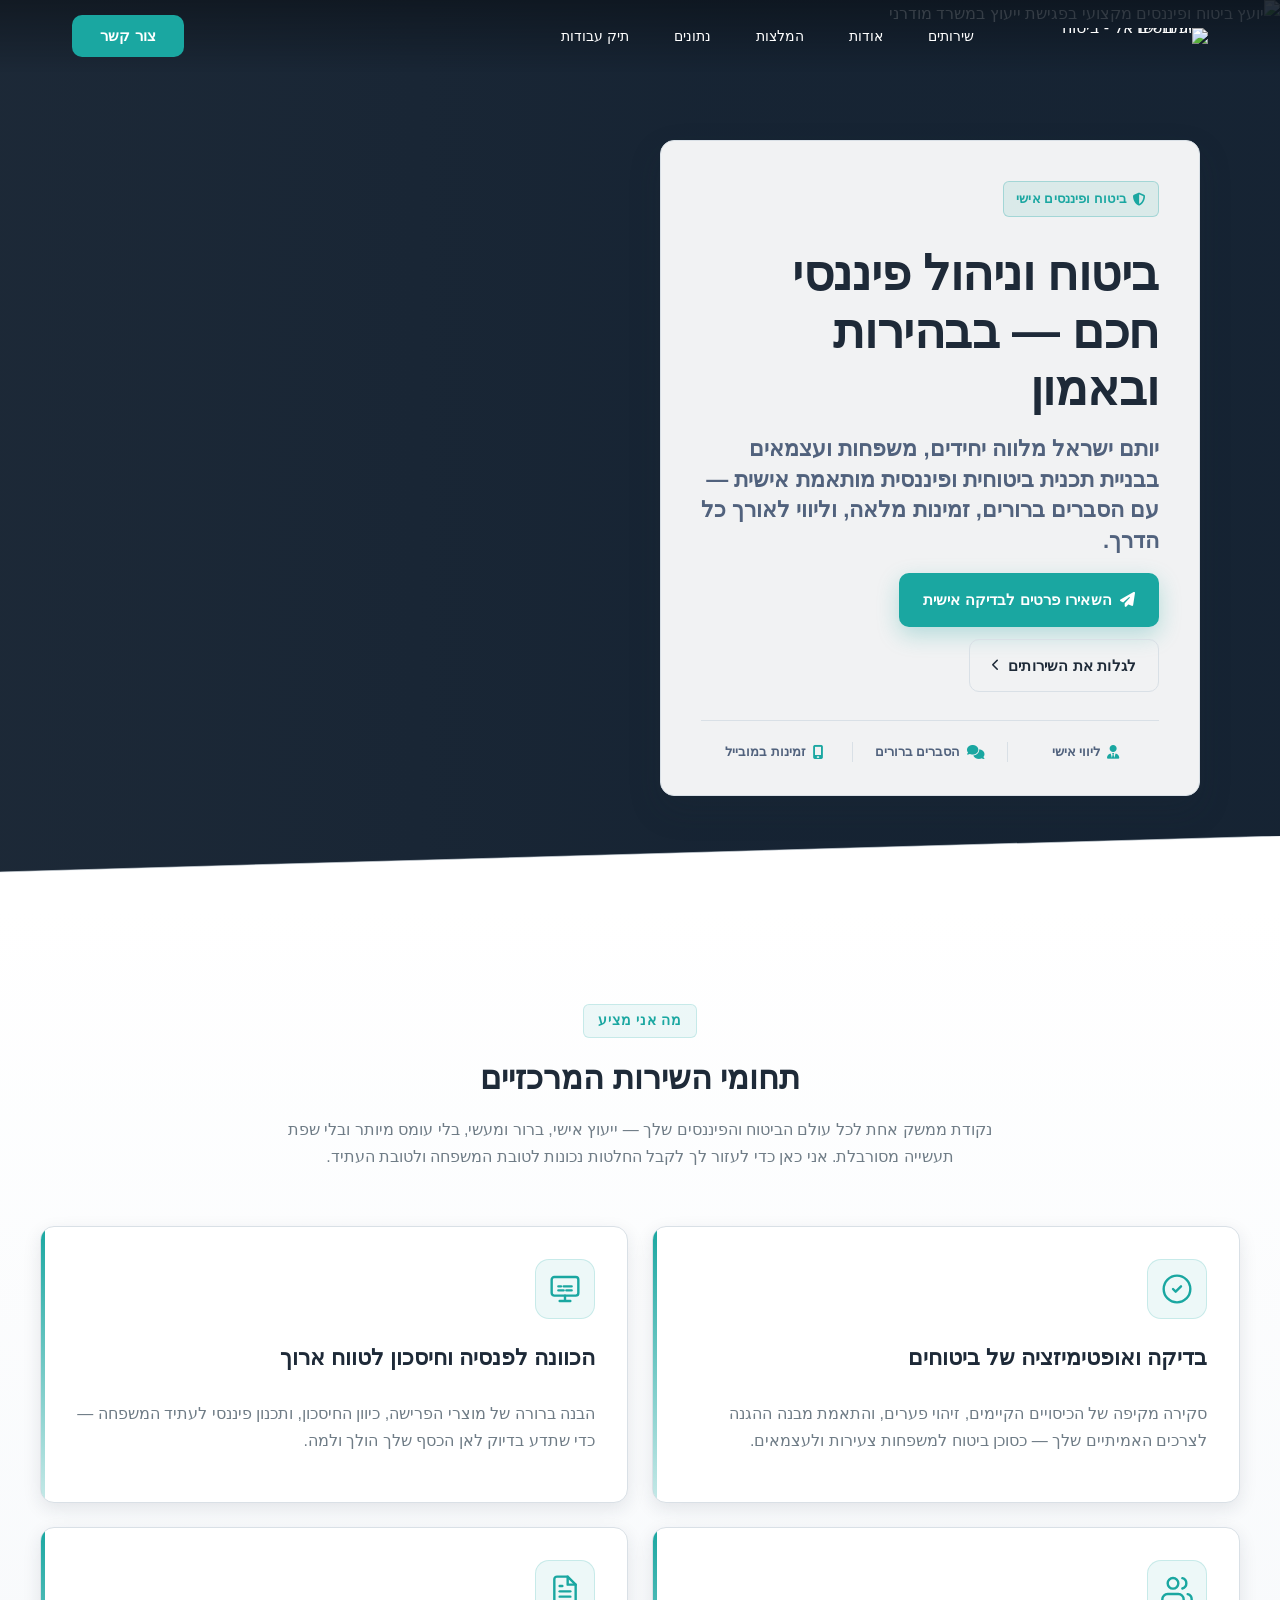
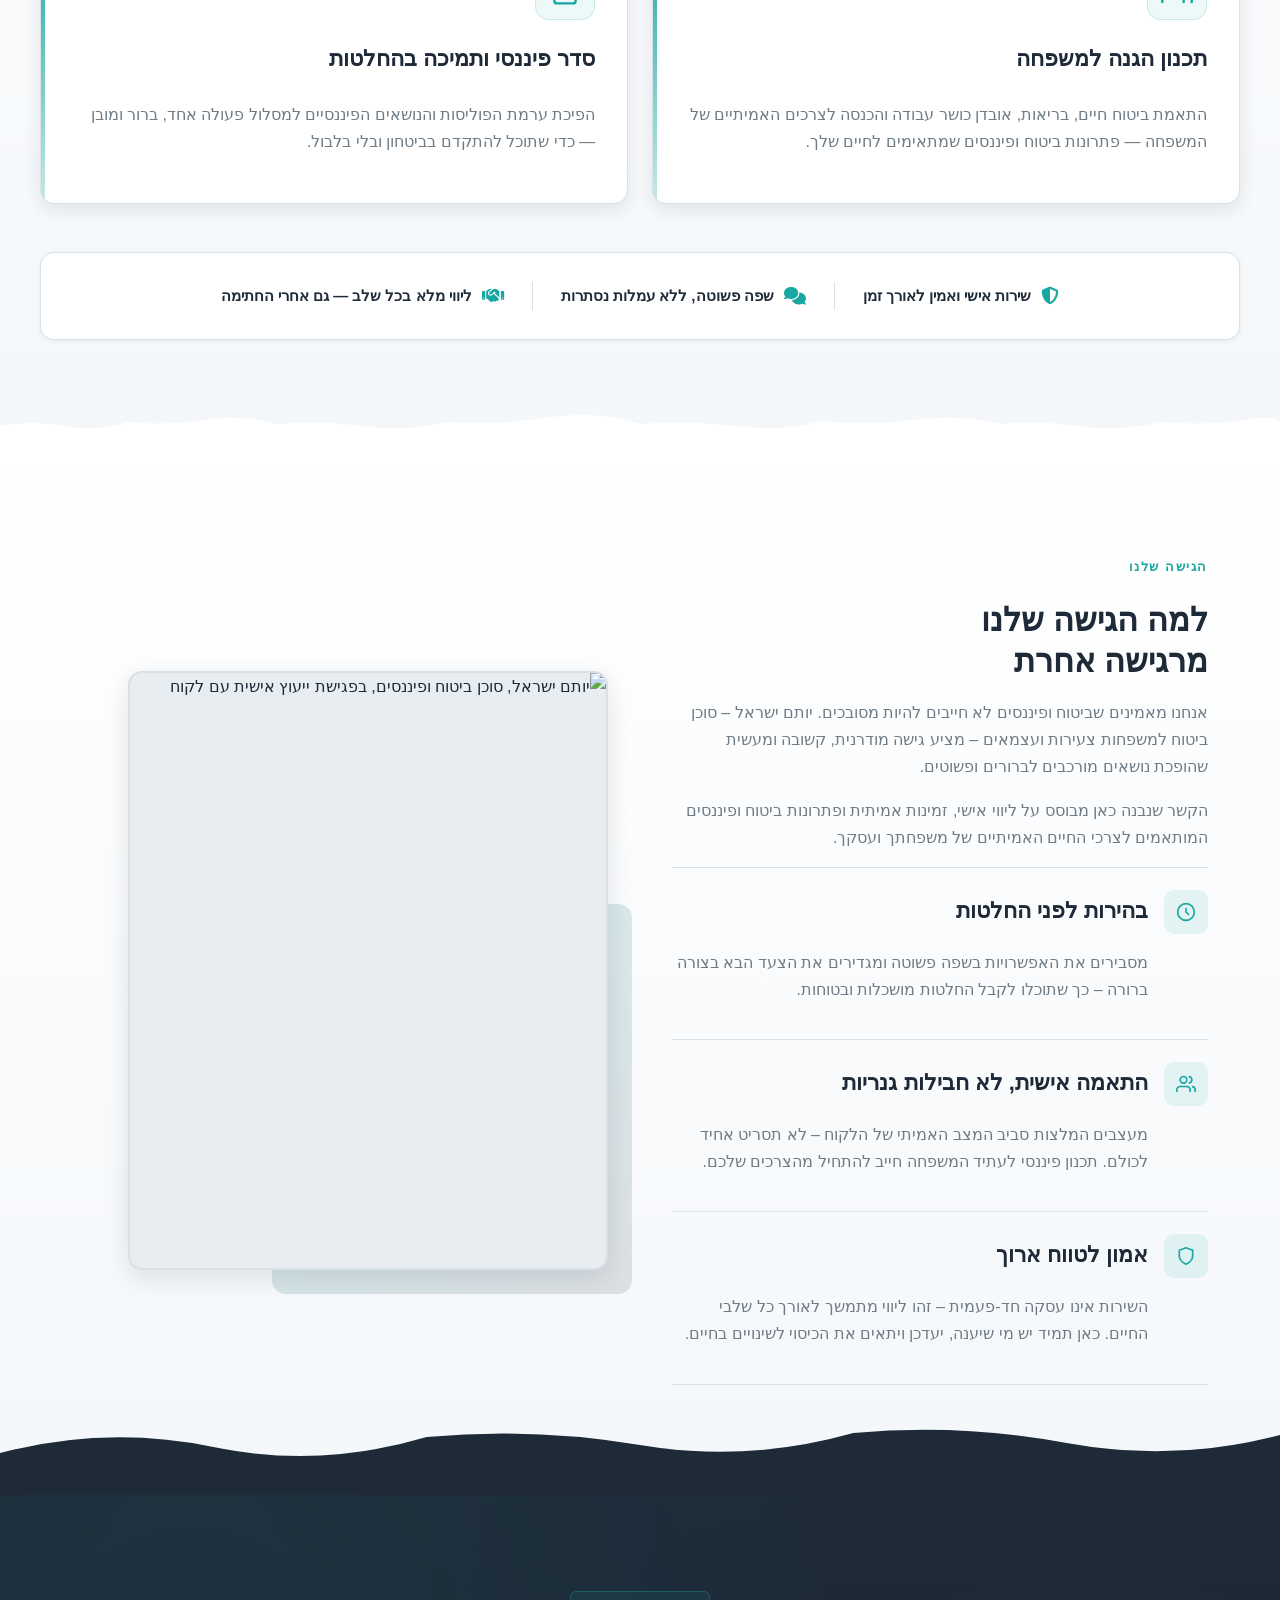
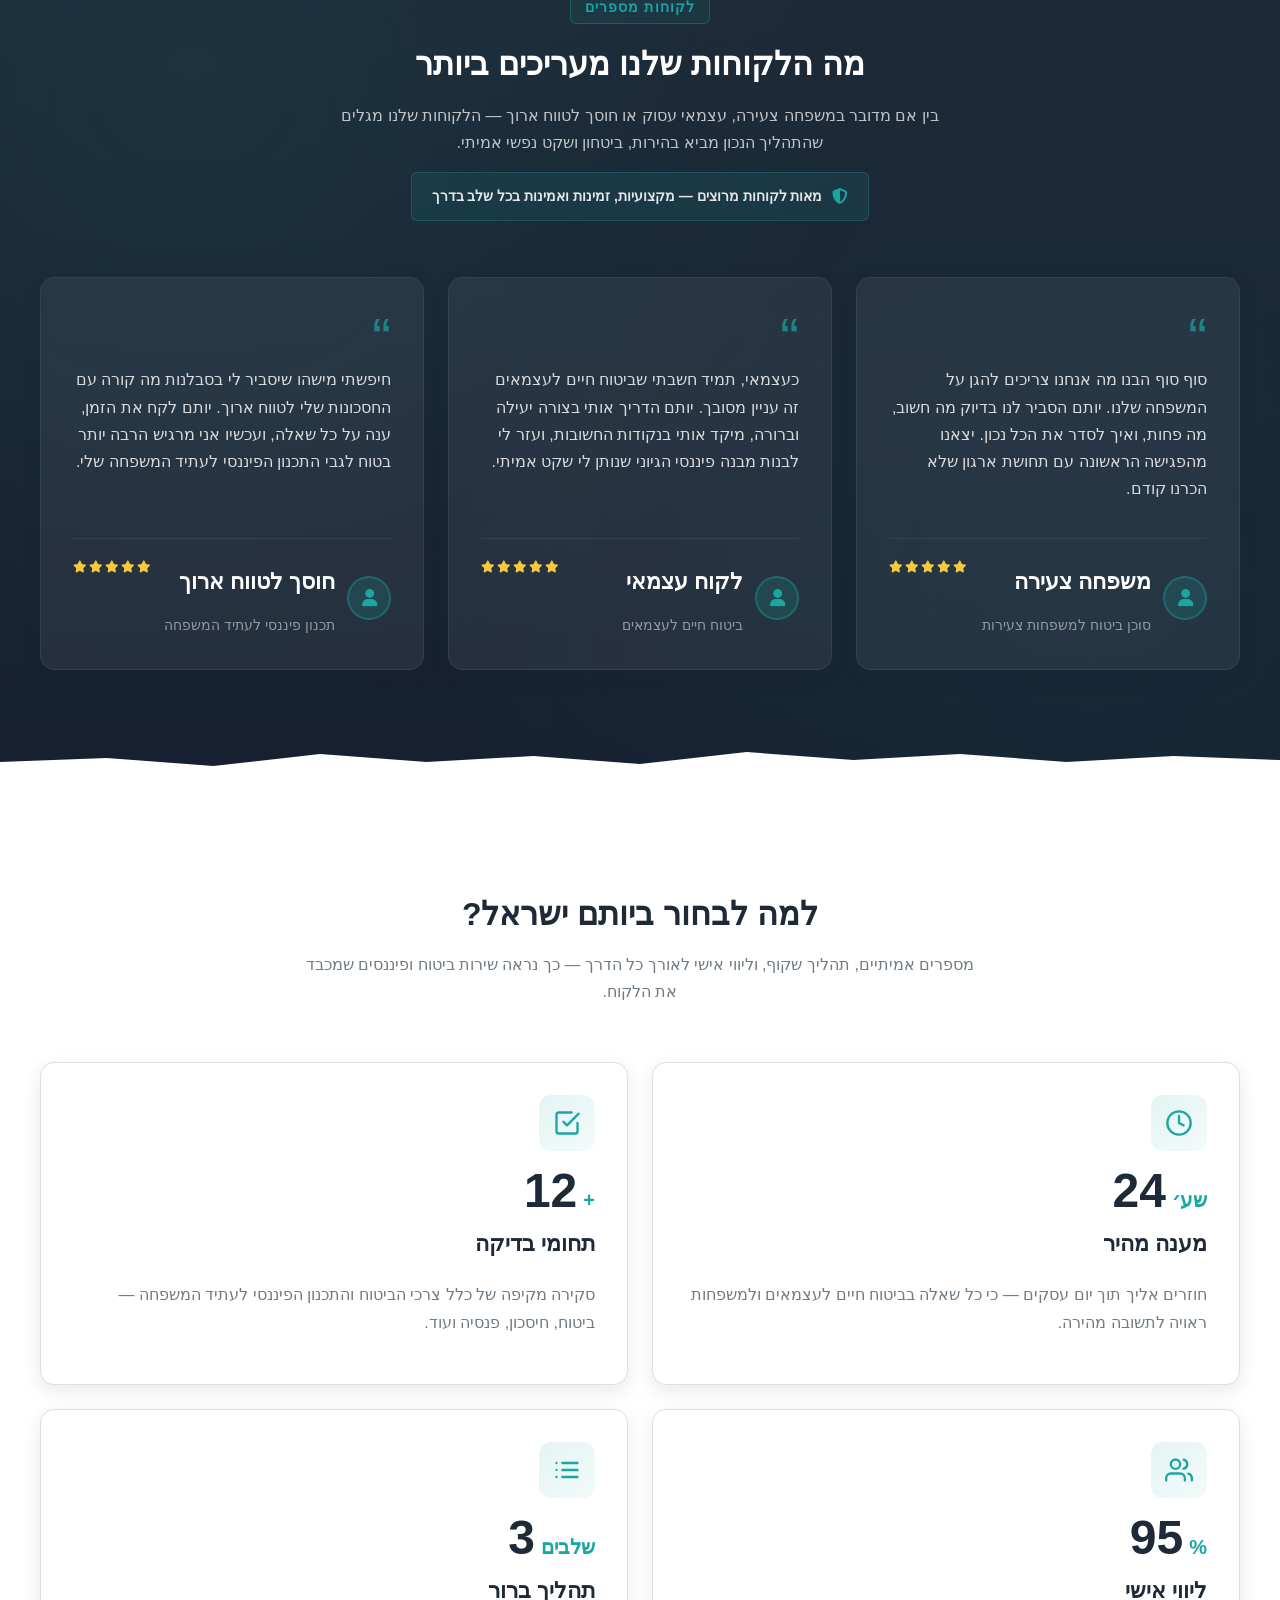
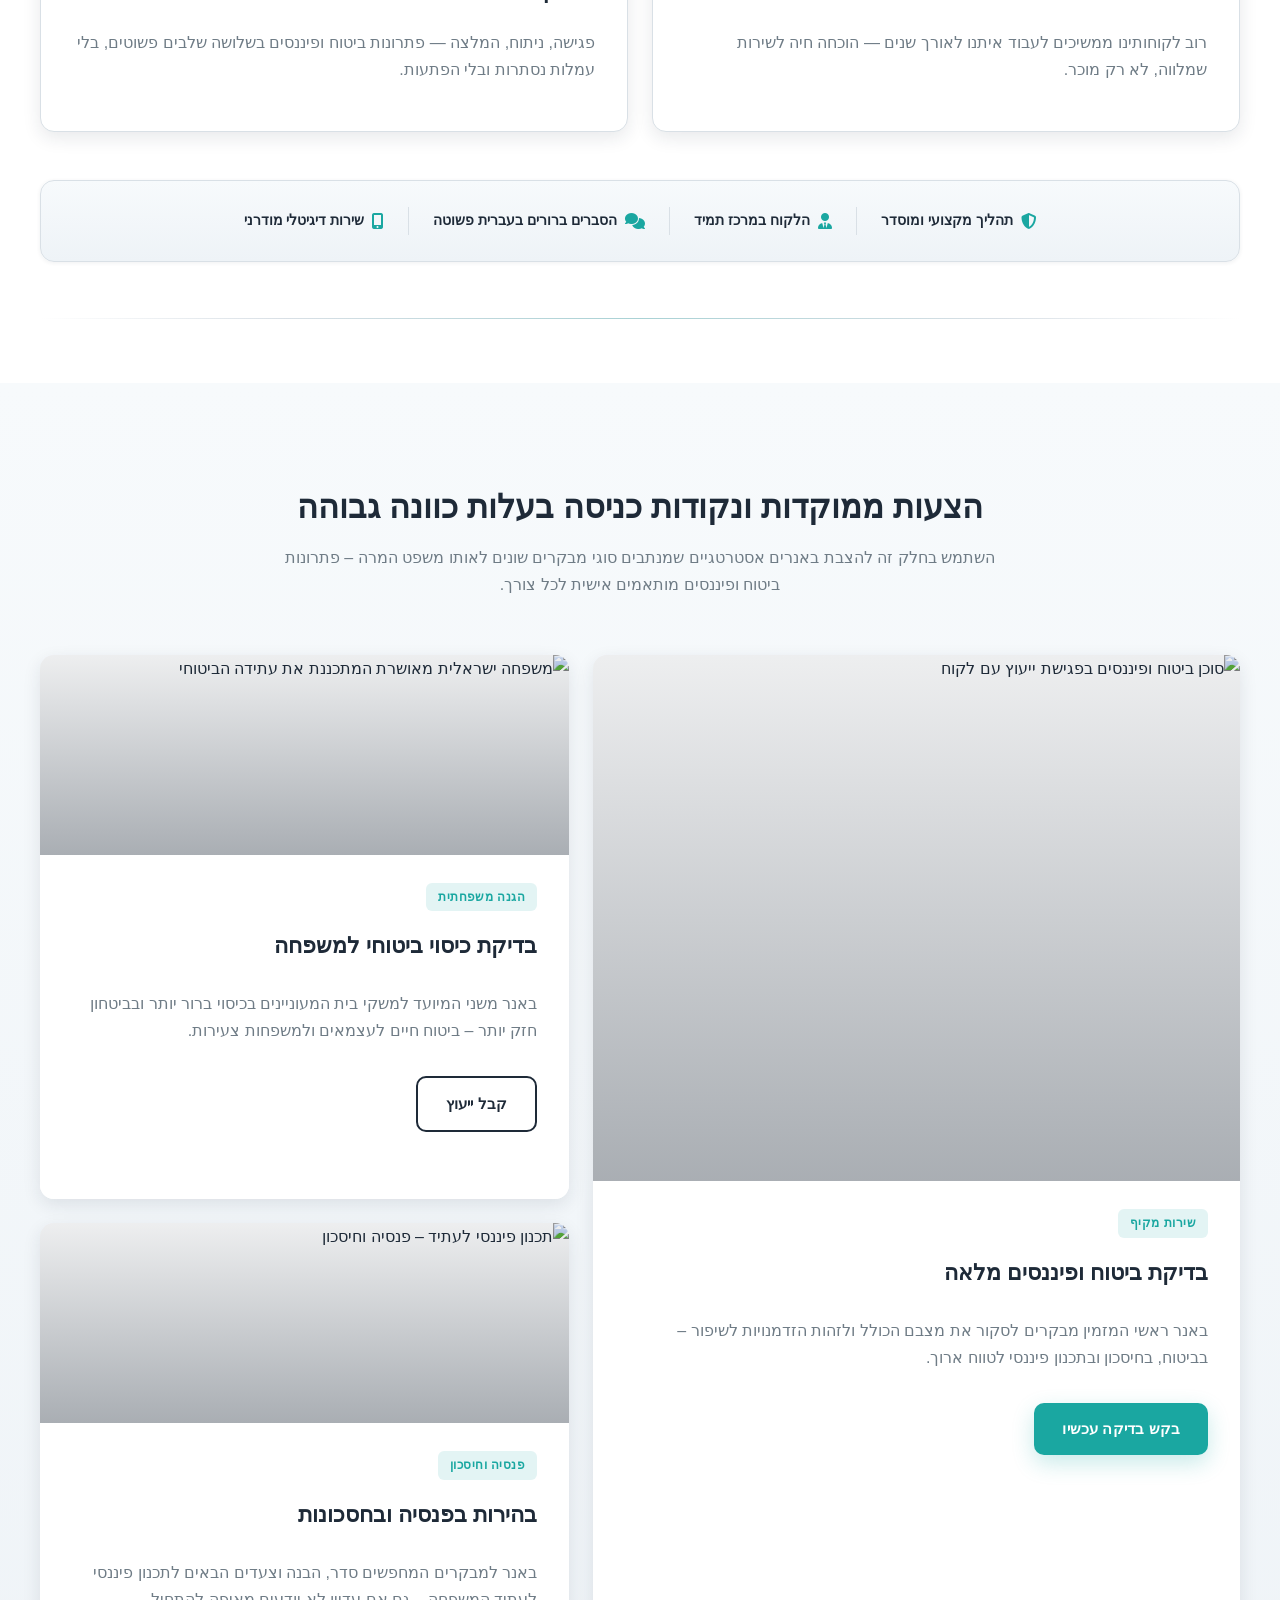
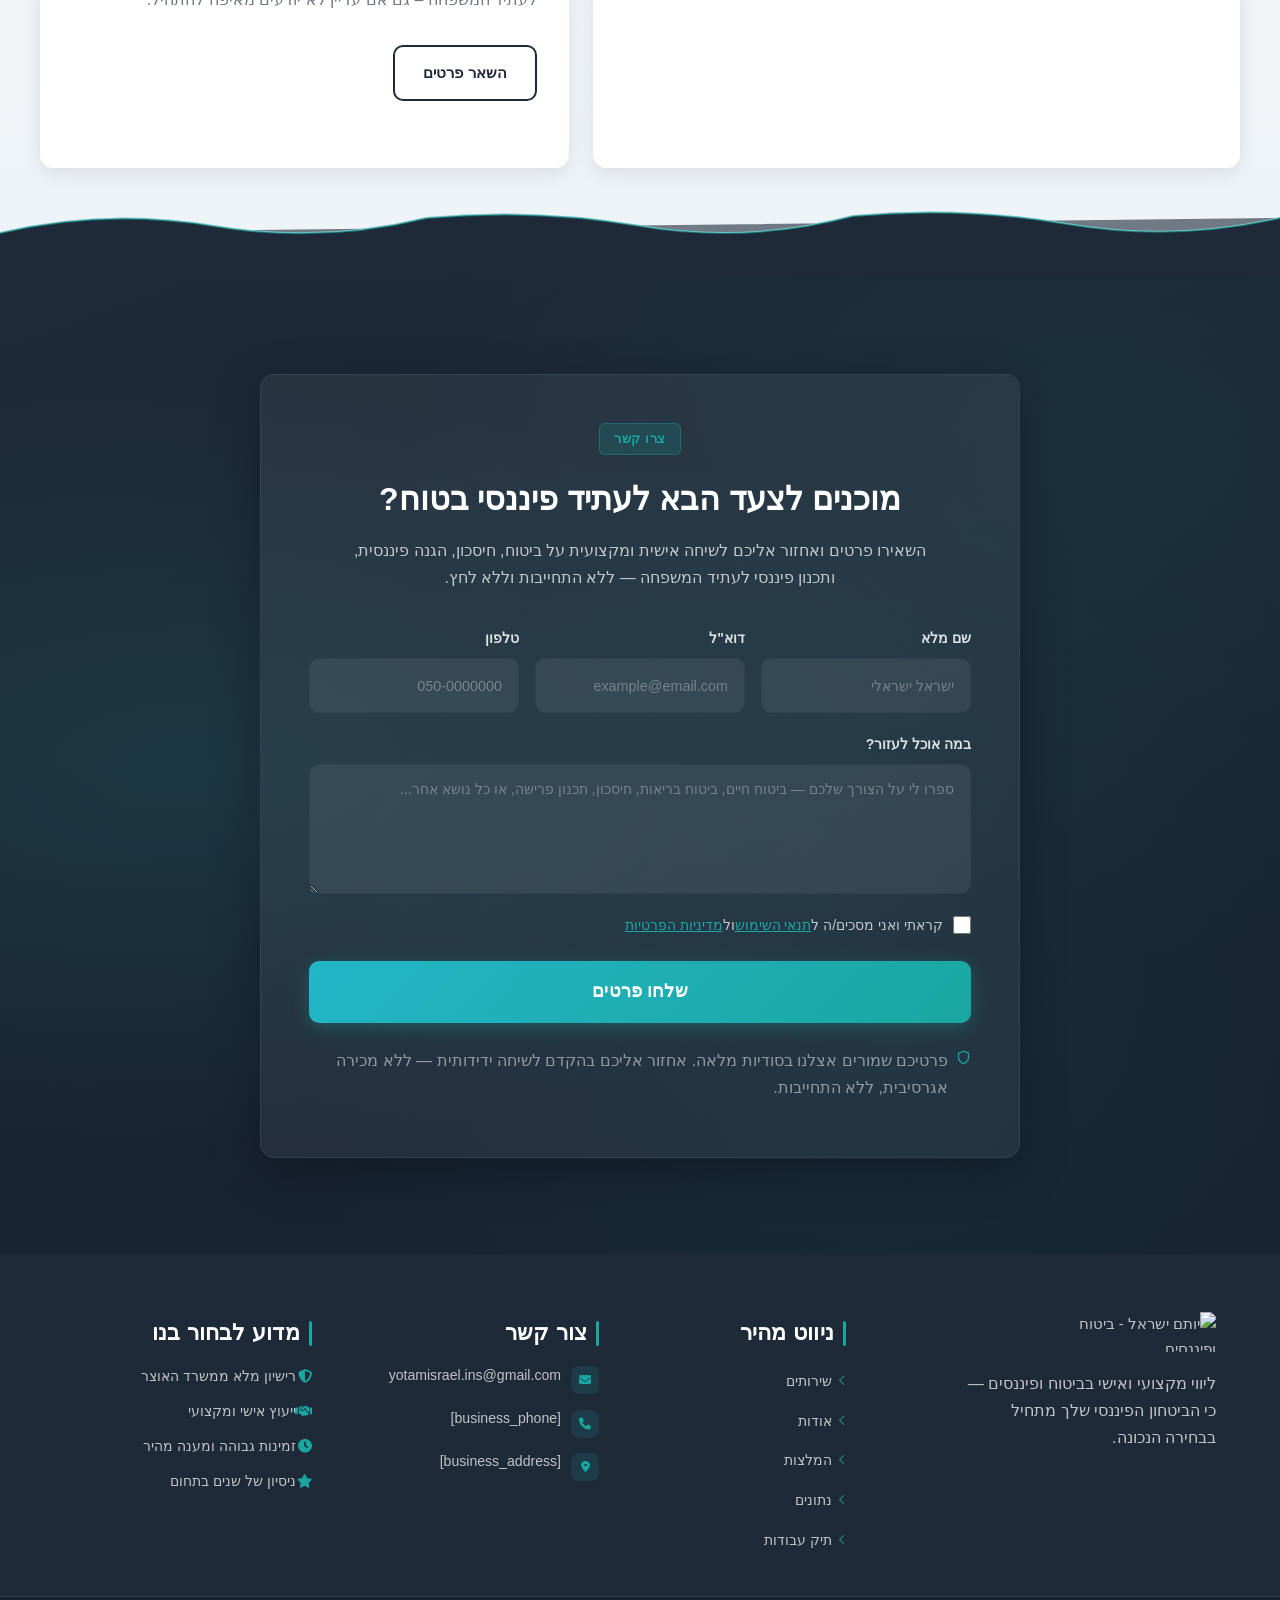
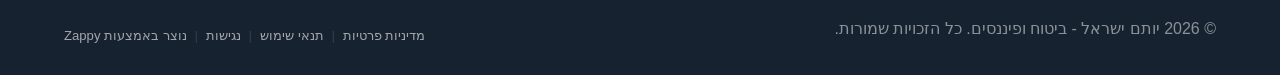
==== commit e2d58fce: "Background sync: Progressive GitHub Sync" ====
--- a/public/index.html
+++ b/public/index.html
@@ -1 +1 @@
-<!doctype html><html dir="rtl" lang="he"><head><meta charset="UTF-8"><meta content="width=device-width,initial-scale=1" name="viewport"><meta content="index, follow" name="robots"><title>הגן על המשפחה שלך היום — יותם ישראל - ביטוח ופיננסים</title><meta content="סוכן ביטוח למשפחות צעירות שמבין אתכם באמת. תכנון פיננסי חכם, ביטוח חיים לעצמאים ופתרונות מותאמים אישית. צרו קשר עכשיו ותתחילו לבנות עתיד בטוח!" name="description"><meta content="סוכן ביטוח למשפחות צעירות, ביטוח חיים לעצמאים, תכנון פיננסי לעתיד המשפחה, פתרונות ביטוח ופיננסים, סוכן ביטוח מומלץ" name="keywords"><link href="/assets/favicon.ico" rel="icon" type="image/x-icon"><link href="/assets/favicon-16x16.png" rel="icon" type="image/png" sizes="16x16"><link href="/assets/favicon-32x32.png" rel="icon" type="image/png" sizes="32x32"><link href="/assets/favicon-48x48.png" rel="icon" type="image/png" sizes="48x48"><link href="/assets/favicon-192x192.png" rel="icon" type="image/png" sizes="192x192"><link href="/assets/favicon-512x512.png" rel="icon" type="image/png" sizes="512x512"><link href="/assets/apple-touch-icon.png" rel="apple-touch-icon"><script>!function(){"use strict";var t="c2aefc02-a972-4095-9a6b-5a7493d45d93",e="https://api.zappy5.com/api/analytics/track",a=18e5,n=2592e6,o=!0,i=!0,r=!0;var s=function(){var e="zappy_visitor_"+t,a=null;try{if(a=localStorage.getItem(e)){var o=JSON.parse(a),i=Date.now();if(i-o.created<n)return o.lastSeen=i,localStorage.setItem(e,JSON.stringify(o)),o.id}}catch(t){console.warn("Zappy Analytics: LocalStorage not available")}var r="zv_"+Date.now()+"_"+Math.random().toString(36).substr(2,9);try{localStorage.setItem(e,JSON.stringify({id:r,created:Date.now(),lastSeen:Date.now()}))}catch(t){}return r}(),c=function(){var e="zappy_session_"+t,n=null;try{if(n=sessionStorage.getItem(e)){var o=JSON.parse(n),i=Date.now();if(i-o.timestamp<a)return o.timestamp=i,sessionStorage.setItem(e,JSON.stringify(o)),o.id}}catch(t){console.warn("Zappy Analytics: SessionStorage not available")}var r="zs_"+Date.now()+"_"+Math.random().toString(36).substr(2,9);try{sessionStorage.setItem(e,JSON.stringify({id:r,timestamp:Date.now()}))}catch(t){}return r}();function l(a,n){n=n||{};var o={website_id:t,event_type:a,page_path:window.location.pathname,referrer:document.referrer||"direct",visitor_id:s,session_id:c,metadata:n};if(navigator.sendBeacon){var i=new Blob([JSON.stringify(o)],{type:"application/json"});navigator.sendBeacon(e,i)}else fetch(e,{method:"POST",headers:{"Content-Type":"application/json"},body:JSON.stringify(o),keepalive:!0}).catch(function(t){console.warn("Zappy Analytics: Failed to track event",t)})}o&&l("pageview",{title:document.title,url:window.location.href}),i&&document.addEventListener("click",function(t){var e=t.target;if("BUTTON"===e.tagName||e.closest("button")){var a="BUTTON"===e.tagName?e:e.closest("button");l("click",{element:"button",text:a.textContent.trim().substring(0,100),id:a.id||null,class:a.className||null})}else if("A"===e.tagName||e.closest("a")){var n="A"===e.tagName?e:e.closest("a");l("navigation",{element:"link",text:n.textContent.trim().substring(0,100),href:n.href,external:n.hostname!==window.location.hostname})}},!0),r&&document.addEventListener("submit",function(t){var e=t.target;l("form_submit",{form_id:e.id||null,form_name:e.name||null,form_action:e.action||null,form_method:e.method||"GET"})},!0);var d=Date.now();window.addEventListener("beforeunload",function(){l("page_unload",{time_on_page:Math.floor((Date.now()-d)/1e3),page_path:window.location.pathname})}),window.zappyAnalytics={track:l,getVisitorId:function(){return s},getSessionId:function(){return c}}}()</script><meta content="הגן על המשפחה שלך היום — יותם ישראל - ביטוח ופיננסים" property="og:title"><meta content="סוכן ביטוח למשפחות צעירות שמבין אתכם באמת. תכנון פיננסי חכם, ביטוח חיים לעצמאים ופתרונות מותאמים אישית. צרו קשר עכשיו ותתחילו לבנות עתיד בטוח!" property="og:description"><meta content="summary_large_image" name="twitter:card"><meta content="הגן על המשפחה שלך היום — יותם ישראל - ביטוח ופיננסים" name="twitter:title"><meta content="סוכן ביטוח למשפחות צעירות שמבין אתכם באמת. תכנון פיננסי חכם, ביטוח חיים לעצמאים ופתרונות מותאמים אישית. צרו קשר עכשיו ותתחילו לבנות עתיד בטוח!" name="twitter:description"><meta content="website" property="og:type"><meta content="he_IL" property="og:locale"><link href="https://cdnjs.cloudflare.com/ajax/libs/font-awesome/6.4.0/css/all.min.css" rel="stylesheet"><link href="/assets/favicon.ico" rel="icon" type="image/x-icon"><link href="/assets/favicon-16x16.png" rel="icon" type="image/png" sizes="16x16"><link href="/assets/favicon-32x32.png" rel="icon" type="image/png" sizes="32x32"><link href="/assets/favicon-48x48.png" rel="icon" type="image/png" sizes="48x48"><link href="/assets/favicon-192x192.png" rel="icon" type="image/png" sizes="192x192"><link href="/assets/favicon-512x512.png" rel="icon" type="image/png" sizes="512x512"><link href="/assets/apple-touch-icon.png" rel="apple-touch-icon"><link href="https://cdn.jsdelivr.net/npm/vanilla-cookieconsent@3/dist/cookieconsent.css" rel="stylesheet"><script src="https://cdn.jsdelivr.net/npm/vanilla-cookieconsent@3/dist/cookieconsent.umd.js"></script><script src="https://cdn.jsdelivr.net/gh/mickidum/acc_toolbar/acctoolbar/acctoolbar.min.js"></script><link href="/styles.css" rel="stylesheet"><style id="zappy-dropdown-submenu-styles">#navMenu li:has(.sub-menu),.nav-menu li:has(.sub-menu),.navbar li:has(.sub-menu),nav li:has(.sub-menu){position:relative}#navMenu .sub-menu,.nav-menu .sub-menu,.navbar .sub-menu,nav .sub-menu{display:block!important;position:absolute!important;top:100%;left:0;min-width:220px;background:#fff;border-radius:8px;box-shadow:0 8px 25px rgba(0,0,0,.15);padding:8px 0;opacity:0;visibility:hidden;transform:translateY(10px);transition:all .3s ease;z-index:1000;list-style:none;pointer-events:none}#navMenu li:hover>.sub-menu,.nav-menu li:hover>.sub-menu,.navbar li:hover>.sub-menu,nav li:hover>.sub-menu{opacity:1!important;visibility:visible!important;transform:translateY(0)!important;pointer-events:auto!important}.sub-menu li{list-style:none;margin:0;padding:0}.sub-menu a{display:block!important;padding:10px 16px!important;color:var(--text-dark,#333)!important;font-weight:500;text-decoration:none;white-space:nowrap;transition:background-color .2s}.sub-menu .zappy-nav-child>a{padding-left:28px!important;font-size:.9em!important;opacity:.85!important}[dir=rtl] .sub-menu .zappy-nav-child>a,html[lang=ar] .sub-menu .zappy-nav-child>a,html[lang=he] .sub-menu .zappy-nav-child>a{padding-left:10px!important;padding-right:28px!important}.sub-menu .zappy-nav-parent>a{font-weight:600!important}.sub-menu a:hover{background-color:#f5f5f5}[dir=rtl] .nav-menu .sub-menu,[dir=rtl] .navbar .sub-menu,[dir=rtl] nav .sub-menu,html[lang=ar] .nav-menu .sub-menu,html[lang=ar] .navbar .sub-menu,html[lang=ar] nav .sub-menu,html[lang=he] .nav-menu .sub-menu,html[lang=he] .navbar .sub-menu,html[lang=he] nav .sub-menu{left:auto!important;right:0!important}.sub-menu:empty,.sub-menu:not(:has(li)):not(:has(> a)),.sub-menu:not(:has(li:not(.zappy-hidden-menu-item))):not(:has(> a)){display:none!important;opacity:0!important;visibility:hidden!important;pointer-events:none!important}li:has(.menu-group-title):hover>.sub-menu{opacity:1!important;visibility:visible!important;transform:translateY(0)!important;pointer-events:auto!important}#navMenu>li>.menu-group-title,.nav-menu>li>.menu-group-title{display:inline-block;padding:.5rem 1rem;cursor:default;user-select:none}@media (max-width:768px){#navMenu .sub-menu,.nav-menu .sub-menu,.navbar .sub-menu,nav .sub-menu{position:static!important;transform:none!important;box-shadow:none!important;background:0 0!important;max-height:0;overflow:hidden;opacity:0;visibility:hidden;transition:max-height .3s ease,opacity .3s ease;padding:0!important;border-radius:0!important}#navMenu .sub-menu.mobile-expanded,.nav-menu .sub-menu.mobile-expanded,.navbar .sub-menu.mobile-expanded{max-height:none!important;overflow-y:visible!important;opacity:1!important;visibility:visible!important;padding:8px 0 8px 16px!important}[dir=rtl] .sub-menu.mobile-expanded,html[lang=he] .sub-menu.mobile-expanded{padding:8px 16px 8px 0!important}#navMenu li:hover>.sub-menu,.nav-menu li:hover>.sub-menu,.navbar li:hover>.sub-menu,nav li:hover>.sub-menu{opacity:0;visibility:hidden;pointer-events:none}#navMenu li>.sub-menu.mobile-expanded,.nav-menu li>.sub-menu.mobile-expanded,.navbar li>.sub-menu.mobile-expanded,nav li>.sub-menu.mobile-expanded{opacity:1!important;visibility:visible!important;pointer-events:auto!important}#navMenu li:has(.sub-menu),.nav-menu li:has(.sub-menu),.navbar li:has(.sub-menu),nav li:has(.sub-menu){display:flex!important;flex-wrap:wrap!important;align-items:center!important;position:relative!important;min-height:44px!important}#navMenu li:has(.sub-menu)>a,.nav-menu li:has(.sub-menu)>a,.navbar li:has(.sub-menu)>a,nav li:has(.sub-menu)>a{flex:1!important;min-width:0!important}#navMenu li:has(.sub-menu)>.menu-group-title,.nav-menu li:has(.sub-menu)>.menu-group-title,.navbar li:has(.sub-menu)>.menu-group-title,nav li:has(.sub-menu)>.menu-group-title{flex:1!important;min-width:0!important;padding:0!important;line-height:inherit!important}#navMenu li:has(.sub-menu)>.sub-menu,.nav-menu li:has(.sub-menu)>.sub-menu,.navbar li:has(.sub-menu)>.sub-menu,nav li:has(.sub-menu)>.sub-menu{flex-basis:100%!important;width:100%!important}#navMenu li:has(.sub-menu)>a [class*=arrow],#navMenu li:has(.sub-menu)>a [class*=chevron],.nav-menu li:has(.sub-menu)>a .fa-angle-down,.nav-menu li:has(.sub-menu)>a .fa-chevron-down,.nav-menu li:has(.sub-menu)>a [class*=arrow],.nav-menu li:has(.sub-menu)>a [class*=chevron],nav li:has(.sub-menu)>a [class*=arrow],nav li:has(.sub-menu)>a [class*=chevron]{display:none!important;visibility:hidden!important}.mobile-submenu-toggle{display:flex!important;align-items:center!important;justify-content:center!important;width:44px!important;height:auto!important;background:0 0!important;border:none!important;cursor:pointer!important;color:var(--text-light)!important;position:static!important;flex-shrink:0!important;align-self:stretch!important;z-index:2!important;padding:0!important;margin:0!important}.mobile-submenu-toggle::after{content:''!important;width:0!important;height:0!important;border-left:6px solid transparent!important;border-right:6px solid transparent!important;border-top:7px solid currentColor!important;transition:transform .3s ease!important}.mobile-submenu-toggle.expanded::after{transform:rotate(180deg)!important}.sub-menu a{padding:10px 0!important;display:block!important;color:var(--text-light)!important;white-space:normal!important}.sub-menu .zappy-nav-child>a{padding-left:28px!important;font-size:.9em!important;opacity:.85!important}[dir=rtl] .sub-menu .zappy-nav-child>a,html[lang=ar] .sub-menu .zappy-nav-child>a,html[lang=he] .sub-menu .zappy-nav-child>a{padding-left:0!important;padding-right:28px!important}.sub-menu .zappy-nav-parent>a{font-weight:600!important}#navMenu.active,.nav-menu.active{max-width:100vw!important;overflow-x:hidden!important;box-sizing:border-box!important}.navbar .sub-menu li a,.zappy-products-dropdown .sub-menu a,nav.navbar .sub-menu li a{color:var(--text-light)!important}}@media (min-width:769px){.mobile-submenu-toggle{display:none!important}}</style><style id="mobile-lang-menu-deployed-css">@media (max-width:768px){.lang-switcher,.nav-container .lang-switcher,.nav-cta-container .lang-switcher,.nav-ecommerce-icons .lang-switcher,.nav-icons-left .lang-switcher,.navbar .lang-switcher,.navbar .nav-cta-container .lang-switcher{display:none!important}.mobile-lang-menu{width:100%;border-top:1px solid rgba(128,128,128,.2);padding:8px 0 0 0;margin-top:8px}.mobile-lang-toggle{display:flex!important;align-items:center;justify-content:space-between;width:100%;padding:12px 16px;background:0 0;border:none;cursor:pointer;font-size:15px;color:inherit;font-family:inherit}.mobile-lang-toggle::after{content:'';display:inline-block;width:8px;height:8px;border-right:2px solid currentColor;border-bottom:2px solid currentColor;transform:rotate(45deg);transition:transform .3s ease;margin-left:8px}.mobile-lang-toggle.expanded::after{transform:rotate(-135deg)}.mobile-lang-options{max-height:0;overflow:hidden;transition:max-height .3s ease}.mobile-lang-options.expanded{max-height:300px}.mobile-lang-option{display:flex!important;align-items:center;gap:10px;padding:10px 24px;text-decoration:none;color:inherit;font-size:14px;font-family:inherit}.mobile-lang-option:hover{background:rgba(128,128,128,.1)}.mobile-lang-option.active{font-weight:600;opacity:.7;pointer-events:none}.mobile-lang-option img{width:20px;height:20px;border-radius:50%}}@media (min-width:769px){.mobile-lang-menu{display:none!important}}</style><style id="zappy-widget-visibility">#mic-access-tool-box,#mic-access-tool-general-button,#mic-init-access-tool #mic-access-tool-box,#mic-init-access-tool #mic-access-tool-general-button,#mic-init-access-tool .mic-access-tool-general-button,._access-icon,._access-menu,.mic-access-tool-box,.mic-access-tool-general-button,div[id*=mic-access-tool-box]{display:none!important;visibility:hidden!important;opacity:0!important;pointer-events:none!important}</style></head><body><nav class="navbar" dir="rtl"><button class="mobile-toggle" aria-label="Menu" id="mobileToggle"><svg viewBox="0 0 24 24" fill="none" height="24" width="24" class="hamburger-icon"><path d="M3 12h18M3 6h18M3 18h18" stroke="currentColor" stroke-width="2" stroke-linecap="round"></path></svg><svg viewBox="0 0 24 24" fill="none" height="24" width="24" class="close-icon" style="display:none"><path d="M18 6L6 18M6 6l12 12" stroke="currentColor" stroke-width="2" stroke-linecap="round"></path></svg></button><button class="phone-header-btn" aria-label="Call" data-phone="[business_phone]"><svg viewBox="0 0 24 24" fill="currentColor" height="20" width="20"><path d="M22 16.92v3a2 2 0 0 1-2.18 2 19.79 19.79 0 0 1-8.63-3.07 19.5 19.5 0 0 1-6-6 19.79 19.79 0 0 1-3.07-8.67A2 2 0 0 1 4.11 2h3a2 2 0 0 1 2 1.72 12.84 12.84 0 0 0 .7 2.81 2 2 0 0 1-.45 2.11L8.09 9.91a16 16 0 0 0 6 6l1.27-1.27a2 2 0 0 1 2.11-.45 12.84 12.84 0 0 0 2.81.7A2 2 0 0 1 22 16.92z"></path></svg></button><div class="nav-container"><div class="nav-right-group"><div class="nav-brand"><a href="/" class="logo-link"><img alt="יותם ישראל - ביטוח ופיננסים" src="/assets/business-logo.webp" class="logo"></a></div><ul class="nav-menu" id="navMenu"><li><a href="#services">שירותים</a></li><li><a href="#about">אודות</a></li><li><a href="#testimonials">המלצות</a></li><li><a href="#stats">נתונים</a></li><li><a href="#showcase">תיק עבודות</a></li></ul></div><div class="nav-cta-container"><a href="#cta" class="nav-cta-btn">צור קשר</a></div></div></nav><script>window.addEventListener("load",function(){const e=document.querySelector(".navbar, nav, header");if(!e)return void console.log("[Navbar] Navbar element not found");let t=document.getElementById("mobileToggle")||document.querySelector(".mobile-toggle")||document.querySelector(".hamburger")||document.querySelector(".hamburger-menu")||document.querySelector(".menu-toggle")||document.querySelector(".burger-menu")||document.querySelector('[aria-label="Menu"]')||document.querySelector('[aria-label="תפריט"]');const o=document.querySelector(".phone-header-btn"),n=window.getComputedStyle(e);let r=n.backgroundColor;if(console.log("[Navbar] Initial navbar background:",r),"transparent"===r||"rgba(0, 0, 0, 0)"===r||r.startsWith("rgba")&&r.includes(", 0)")){const e=n.backgroundImage;if(e&&"none"!==e)console.log("[Navbar] Navbar has background image/gradient, using dark text"),r="rgb(240, 240, 240)";else{const e=window.getComputedStyle(document.body).backgroundColor;console.log("[Navbar] Navbar transparent, using body background:",e),r=e}}const i=r.match(/\d+/g);if(i&&i.length>=3){const e=(.299*parseInt(i[0])+.587*parseInt(i[1])+.114*parseInt(i[2]))/255;console.log("[Navbar] Mobile button colors preserved from Claude CSS (luminance:",e.toFixed(2)+")");const n=document.createElement("style");n.id="zappy-mobile-nav-fix";document.documentElement.lang;document.documentElement.dir,n.textContent='\n        /* Hide mobile buttons on desktop, show only on mobile */\n        @media (min-width: 769px) {\n          .mobile-toggle,\n          .phone-header-btn {\n            display: none !important;\n          }\n        }\n        \n        /* Show and position mobile buttons correctly on mobile */\n        @media (max-width: 768px) {\n          .mobile-toggle,\n          .phone-header-btn {\n            position: absolute !important;\n            top: 50% !important;\n            transform: translateY(-50%) !important;\n            z-index: 1001 !important;\n            display: flex !important;\n            align-items: center !important;\n            justify-content: center !important;\n            width: 36px !important;\n            height: 36px !important;\n            border-radius: 50% !important;\n            border: none !important;\n            cursor: pointer !important;\n            padding: 6px !important;\n            background: none !important;\n            color: var(--nav-text, var(--text-light)) !important;\n          }\n          \n          /* LTR positioning (default): hamburger LEFT, phone RIGHT */\n          html:not([dir="rtl"]):not([lang="he"]):not([lang="ar"]) .mobile-toggle,\n          html[dir="ltr"] .mobile-toggle {\n            left: 12px !important;\n            right: auto !important;\n          }\n          html:not([dir="rtl"]):not([lang="he"]):not([lang="ar"]) .phone-header-btn,\n          html[dir="ltr"] .phone-header-btn {\n            right: 12px !important;\n            left: auto !important;\n          }\n          \n          /* RTL positioning: hamburger RIGHT, phone LEFT */\n          html[dir="rtl"] .mobile-toggle,\n          html[lang="he"] .mobile-toggle,\n          html[lang="ar"] .mobile-toggle {\n            right: 12px !important;\n            left: auto !important;\n          }\n          html[dir="rtl"] .phone-header-btn,\n          html[lang="he"] .phone-header-btn,\n          html[lang="ar"] .phone-header-btn {\n            left: 12px !important;\n            right: auto !important;\n          }\n          \n          /* CRITICAL: Ensure nav-container has min-height on mobile */\n          /* All children are positioned absolutely/fixed on mobile, so height:auto collapses to 0 */\n          .nav-container {\n            min-height: 70px !important;\n            position: relative !important;\n          }\n          \n          /* Ensure SVG icons are properly sized and inherit color */\n          .mobile-toggle svg,\n          .phone-header-btn svg {\n            width: 24px !important;\n            height: 24px !important;\n            /* Don\'t force display - let JavaScript control hamburger/close toggle */\n          }\n          \n          /* Reset nav-cta-container on mobile - remove desktop box-shadow/padding */\n          /* that creates a visible ghost box when CTA button is hidden */\n          .nav-cta-container {\n            box-shadow: none !important;\n            padding: 0 !important;\n          }\n          \n          /* Hide nav-cta-container entirely on mobile when there\'s no lang-switcher */\n          /* (only the CTA button is inside, and it\'s hidden on mobile) */\n          .nav-cta-container:not(:has(.lang-switcher)) {\n            display: none !important;\n          }\n          \n          /* CRITICAL: Prevent hero image fade gradient from bleeding over headline text */\n          /* The .image-fade-gradient has bottom: -30px (extends below parent) */\n          /* On mobile stacked layout, this overlaps the h1 text below the image */\n          .hero-image-column {\n            overflow: hidden !important;\n          }\n          .image-fade-gradient {\n            bottom: 0 !important;\n          }\n          \n          /* Hide desktop language switcher on mobile - hamburger menu handles it */\n          /* High specificity to override stored CSS */\n          .lang-switcher,\n          .nav-cta-container .lang-switcher,\n          .nav-container .lang-switcher,\n          .navbar .lang-switcher,\n          .navbar .nav-cta-container .lang-switcher {\n            display: none !important;\n          }\n        }\n      ';const r=document.getElementById("zappy-mobile-nav-fix");r&&r.remove(),document.head.appendChild(n),console.log("[Navbar] Critical CSS injected for mobile nav positioning");const l=window.innerWidth<=768;if(t){const e=t.querySelector(".hamburger-icon"),o=t.querySelector(".close-icon");e&&(e.style.setProperty("width","24px","important"),e.style.setProperty("height","24px","important"),e.style.setProperty("display","block","important")),o&&(o.style.setProperty("width","24px","important"),o.style.setProperty("height","24px","important"),o.style.setProperty("display","none","important")),l?(t.style.setProperty("position","absolute","important"),t.style.setProperty("top","50%","important"),t.style.setProperty("transform","translateY(-50%)","important"),t.style.setProperty("z-index","1001","important"),t.style.removeProperty("left"),t.style.removeProperty("right"),console.log("[Navbar] Mobile toggle positioning applied (mobile viewport)")):(t.style.removeProperty("position"),t.style.removeProperty("top"),t.style.removeProperty("transform"),t.style.removeProperty("z-index"),t.style.removeProperty("left"),t.style.removeProperty("right"),console.log("[Navbar] Desktop viewport - cleared mobile toggle inline positioning"))}if(o){const e=o.querySelector("svg");e&&(e.style.width="24px",e.style.height="24px",e.setAttribute("width","24"),e.setAttribute("height","24")),l?(o.style.setProperty("position","absolute","important"),o.style.setProperty("top","50%","important"),o.style.setProperty("transform","translateY(-50%)","important"),o.style.setProperty("z-index","1001","important"),o.style.removeProperty("left"),o.style.removeProperty("right"),console.log("[Navbar] Phone button positioning applied (mobile viewport)")):(o.style.removeProperty("position"),o.style.removeProperty("top"),o.style.removeProperty("transform"),o.style.removeProperty("z-index"),o.style.removeProperty("left"),o.style.removeProperty("right"),console.log("[Navbar] Desktop viewport - cleared phone button inline positioning"))}}else console.log("[Navbar] Could not parse background color:",r);t=document.getElementById("mobileToggle")||document.querySelector(".mobile-toggle")||document.querySelector(".hamburger")||document.querySelector(".hamburger-menu")||document.querySelector(".menu-toggle")||document.querySelector(".burger-menu")||document.querySelector('[aria-label="Menu"]')||document.querySelector('[aria-label="תפריט"]');const l=document.getElementById("navMenu")||document.querySelector(".nav-menu")||document.querySelector(".nav-links")||document.querySelector("nav ul:not(.submenu)");if(!t||!l)return void console.log("[Navbar] Mobile toggle or menu not found:",{toggle:!!t,menu:!!l});l.id||(l.id="navMenu"),console.log("[Navbar] Initializing mobile menu...");const a=t.cloneNode(!0);t.parentNode.replaceChild(a,t),a.addEventListener("click",function(e){e.preventDefault(),e.stopPropagation();const t=this.querySelector(".hamburger-icon"),o=this.querySelector(".close-icon");l.classList.contains("active")?(l.classList.remove("active"),t&&t.style.setProperty("display","block","important"),o&&o.style.setProperty("display","none","important"),document.body.style.overflow="",console.log("[Navbar] Menu closed")):(l.classList.add("active"),t&&t.style.setProperty("display","none","important"),o&&o.style.setProperty("display","block","important"),document.body.style.overflow="hidden",console.log("[Navbar] Menu opened"))}),l.querySelectorAll("a").forEach(function(e){e.addEventListener("click",function(){if("#"===this.getAttribute("href"))return;const e=a.querySelector(".hamburger-icon"),t=a.querySelector(".close-icon");l.classList.remove("active"),e&&e.style.setProperty("display","block","important"),t&&t.style.setProperty("display","none","important"),document.body.style.overflow="",console.log("[Navbar] Menu closed (link clicked)")})});var s=l.querySelectorAll(".dropdown-toggle");s.forEach(function(e){e.addEventListener("click",function(e){e.preventDefault(),e.stopPropagation();var t=this.closest(".nav-dropdown");t&&(t.parentNode.querySelectorAll(".nav-dropdown.open").forEach(function(e){e!==t&&e.classList.remove("open")}),t.classList.toggle("open"),console.log("[Navbar] Dropdown toggled:",t.classList.contains("open")?"open":"closed"))})}),document.addEventListener("click",function(e){e.target.closest(".nav-dropdown")||document.querySelectorAll(".nav-dropdown.open").forEach(function(e){e.classList.remove("open")})}),console.log("[Navbar] Dropdown handlers initialized for "+s.length+" dropdowns"),o&&o.addEventListener("click",function(){const e=document.querySelectorAll('a[href^="tel:"]'),t=e.length>0?e[0].getAttribute("href").replace("tel:",""):"[business_phone]";window.location.href="tel:"+t,console.log("[Navbar] Phone button clicked")}),console.log("[Navbar] Mobile menu initialized successfully");const p=function(){const e=document.querySelector(".whatsapp-float");e&&(window.innerWidth>=769?(e.style.setProperty("display","none","important"),e.style.setProperty("visibility","hidden","important"),e.style.setProperty("opacity","0","important"),e.style.setProperty("pointer-events","none","important"),console.log("[WhatsApp] Button hidden on desktop")):(e.style.removeProperty("display"),e.style.removeProperty("visibility"),e.style.removeProperty("opacity"),e.style.removeProperty("pointer-events"),console.log("[WhatsApp] Button visible on mobile")))};let c;p(),window.addEventListener("resize",function(){clearTimeout(c),c=setTimeout(p,100)})})</script><main><section class="index-hero-section" data-layout-spec="בית-hero" dir="rtl" id="hero" data-hero-type="fullscreen-scrim"><div class="index-hero-bg"><img alt="יועץ ביטוח ופיננסים מקצועי בפגישת ייעוץ במשרד מודרני" src="/assets/site-index-hero-image-1.webp" data-context="A modern, bright contemporary office consultation scene. A professional financial advisor in a smart casual outfit sits across from a young Israeli family at a clean white desk. The office has large windows with natural light, navy and teal accent decor, a laptop and financial documents on the desk. The atmosphere is warm, trustworthy, and professional. The image is graded with cooler navy and teal undertones for a premium feel." data-placeholder="index-hero-image-1" height="700" width="1200" data-hero-bg="true"></div><div class="index-hero-scrim" aria-hidden="true"></div><div class="index-hero-container"><div class="index-hero-card"><div class="index-hero-badge"><i class="fa-solid fa-shield-halved" aria-hidden="true"></i><span>ביטוח ופיננסים אישי</span></div><h1 class="index-hero-h1">ביטוח וניהול פיננסי חכם — בבהירות ובאמון</h1><h3 class="index-hero-subtitle">יותם ישראל מלווה יחידים, משפחות ועצמאים בבניית תכנית ביטוחית ופיננסית מותאמת אישית — עם הסברים ברורים, זמינות מלאה, וליווי לאורך כל הדרך.</h3><div class="index-hero-ctas"><a href="#contact" class="index-hero-btn-primary"><i class="fa-solid fa-paper-plane" aria-hidden="true"></i>השאירו פרטים לבדיקה אישית</a><a href="#services" class="index-hero-btn-secondary">לגלות את השירותים<i class="fa-solid fa-chevron-left" aria-hidden="true"></i></a></div><div class="index-hero-trust"><div class="index-hero-trust-item"><i class="fa-solid fa-user-tie" aria-hidden="true"></i><span>ליווי אישי</span></div><div class="index-hero-trust-divider" aria-hidden="true"></div><div class="index-hero-trust-item"><i class="fa-solid fa-comments" aria-hidden="true"></i><span>הסברים ברורים</span></div><div class="index-hero-trust-divider" aria-hidden="true"></div><div class="index-hero-trust-item"><i class="fa-solid fa-mobile-screen" aria-hidden="true"></i><span>זמינות במובייל</span></div></div></div></div><div class="index-hero-divider-wrapper"><svg viewBox="0 0 1200 72" aria-hidden="true" xmlns="http://www.w3.org/2000/svg" data-no-icon-edit="true" preserveAspectRatio="none"><path d="M0,72 L0,36 L1200,0 L1200,72 Z" fill="#FFFFFF"></path><line x1="0" x2="1200" y1="36" y2="0" opacity="0.6" stroke="#D9E0E6" stroke-width="1"></line></svg></div></section><section class="index-services-section" data-layout-spec="בית-services" dir="rtl" id="services"><div class="index-services-container"><div class="index-services-header"><span class="index-services-label">מה אני מציע</span><h2 class="index-services-title">תחומי השירות המרכזיים</h2><p class="index-services-intro">נקודת ממשק אחת לכל עולם הביטוח והפיננסים שלך — ייעוץ אישי, ברור ומעשי, בלי עומס מיותר ובלי שפת תעשייה מסורבלת. אני כאן כדי לעזור לך לקבל החלטות נכונות לטובת המשפחה ולטובת העתיד.</p></div><div class="index-services-grid"><article class="index-services-card"><div class="index-services-icon-wrap"><svg viewBox="0 0 24 24" aria-hidden="true" xmlns="http://www.w3.org/2000/svg" data-element-type="icon" data-icon-type="svg" fill="none" height="32" stroke="currentColor" stroke-linecap="round" stroke-linejoin="round" stroke-width="1.8" width="32"><path d="M9 12l2 2 4-4"></path><path d="M12 2C6.477 2 2 6.477 2 12s4.477 10 10 10 10-4.477 10-10S17.523 2 12 2z"></path></svg></div><div class="index-services-card-body"><h3 class="index-services-card-title">בדיקה ואופטימיזציה של ביטוחים</h3><p class="index-services-card-text">סקירה מקיפה של הכיסויים הקיימים, זיהוי פערים, והתאמת מבנה ההגנה לצרכים האמיתיים שלך — כסוכן ביטוח למשפחות צעירות ולעצמאים.</p></div></article><article class="index-services-card"><div class="index-services-icon-wrap"><svg viewBox="0 0 24 24" aria-hidden="true" xmlns="http://www.w3.org/2000/svg" data-element-type="icon" data-icon-type="svg" fill="none" height="32" stroke="currentColor" stroke-linecap="round" stroke-linejoin="round" stroke-width="1.8" width="32"><rect height="14" rx="2" width="20" x="2" y="3"></rect><path d="M8 21h8M12 17v4"></path><path d="M7 10h2M11 10h6"></path><path d="M7 13h4M13 13h4"></path></svg></div><div class="index-services-card-body"><h3 class="index-services-card-title">הכוונה לפנסיה וחיסכון לטווח ארוך</h3><p class="index-services-card-text">הבנה ברורה של מוצרי הפרישה, כיוון החיסכון, ותכנון פיננסי לעתיד המשפחה — כדי שתדע בדיוק לאן הכסף שלך הולך ולמה.</p></div></article><article class="index-services-card"><div class="index-services-icon-wrap"><svg viewBox="0 0 24 24" aria-hidden="true" xmlns="http://www.w3.org/2000/svg" data-element-type="icon" data-icon-type="svg" fill="none" height="32" stroke="currentColor" stroke-linecap="round" stroke-linejoin="round" stroke-width="1.8" width="32"><path d="M17 21v-2a4 4 0 0 0-4-4H5a4 4 0 0 0-4 4v2"></path><circle cx="9" cy="7" r="4"></circle><path d="M23 21v-2a4 4 0 0 0-3-3.87M16 3.13a4 4 0 0 1 0 7.75"></path></svg></div><div class="index-services-card-body"><h3 class="index-services-card-title">תכנון הגנה למשפחה</h3><p class="index-services-card-text">התאמת ביטוח חיים, בריאות, אובדן כושר עבודה והכנסה לצרכים האמיתיים של המשפחה — פתרונות ביטוח ופיננסים שמתאימים לחיים שלך.</p></div></article><article class="index-services-card"><div class="index-services-icon-wrap"><svg viewBox="0 0 24 24" aria-hidden="true" xmlns="http://www.w3.org/2000/svg" data-element-type="icon" data-icon-type="svg" fill="none" height="32" stroke="currentColor" stroke-linecap="round" stroke-linejoin="round" stroke-width="1.8" width="32"><path d="M14 2H6a2 2 0 0 0-2 2v16a2 2 0 0 0 2 2h12a2 2 0 0 0 2-2V8z"></path><polyline points="14 2 14 8 20 8"></polyline><line x1="16" x2="8" y1="13" y2="13"></line><line x1="16" x2="8" y1="17" y2="17"></line><polyline points="10 9 9 9 8 9"></polyline></svg></div><div class="index-services-card-body"><h3 class="index-services-card-title">סדר פיננסי ותמיכה בהחלטות</h3><p class="index-services-card-text">הפיכת ערמת הפוליסות והנושאים הפיננסיים למסלול פעולה אחד, ברור ומובן — כדי שתוכל להתקדם בביטחון ובלי בלבול.</p></div></article></div><div class="index-services-reassurance"><div class="index-services-reassurance-items"><div class="index-services-reassurance-item"><i class="fa-solid fa-shield-halved index-services-reassurance-icon" aria-hidden="true"></i><span>שירות אישי ואמין לאורך זמן</span></div><div class="index-services-reassurance-divider" aria-hidden="true"></div><div class="index-services-reassurance-item"><i class="fa-solid fa-comments index-services-reassurance-icon" aria-hidden="true"></i><span>שפה פשוטה, ללא עמלות נסתרות</span></div><div class="index-services-reassurance-divider" aria-hidden="true"></div><div class="index-services-reassurance-item"><i class="fa-solid index-services-reassurance-icon fa-handshake" aria-hidden="true"></i><span>ליווי מלא בכל שלב — גם אחרי החתימה</span></div></div></div></div><div class="index-services-divider-wrapper"><svg viewBox="0 0 1200 72" aria-hidden="true" xmlns="http://www.w3.org/2000/svg" data-no-icon-edit="true" preserveAspectRatio="none"><path d="M0,72 L0,38 Q30,32 60,38 T120,34 Q155,38 190,32 T260,36 Q300,32 340,38 T420,34 Q460,38 510,30 T600,36 Q645,32 690,38 T770,33 Q810,38 855,32 T940,36 Q975,32 1010,38 T1090,34 Q1130,38 1165,32 T1200,36 L1200,72 Z" fill="#FFFFFF"></path></svg></div></section><section class="index-about-section" data-layout-spec="בית-about" dir="rtl"><div class="index-about-container"><div class="index-about-grid"><div class="index-about-content"><span class="index-about-eyebrow">הגישה שלנו</span><h2 class="index-about-heading">למה הגישה שלנו<br>מרגישה אחרת</h2><p class="index-about-intro">אנחנו מאמינים שביטוח ופיננסים לא חייבים להיות מסובכים. יותם ישראל – סוכן ביטוח למשפחות צעירות ועצמאים – מציע גישה מודרנית, קשובה ומעשית שהופכת נושאים מורכבים לברורים ופשוטים.</p><p class="index-about-intro">הקשר שנבנה כאן מבוסס על ליווי אישי, זמינות אמיתית ופתרונות ביטוח ופיננסים המותאמים לצרכי החיים האמיתיים של משפחתך ועסקך.</p><div class="index-about-values"><div class="index-about-value-block"><div class="index-about-value-icon"><svg viewBox="0 0 24 24" aria-hidden="true" xmlns="http://www.w3.org/2000/svg" data-element-type="icon" data-icon-type="svg" fill="none" height="24" stroke="currentColor" stroke-linecap="round" stroke-linejoin="round" stroke-width="2" width="24"><circle cx="12" cy="12" r="10"></circle><path d="M12 8v4l3 3"></path></svg></div><div class="index-about-value-content"><h3 class="index-about-value-title">בהירות לפני החלטות</h3><p class="index-about-value-text">מסבירים את האפשרויות בשפה פשוטה ומגדירים את הצעד הבא בצורה ברורה – כך שתוכלו לקבל החלטות מושכלות ובטוחות.</p></div></div><div class="index-about-value-block"><div class="index-about-value-icon"><svg viewBox="0 0 24 24" aria-hidden="true" xmlns="http://www.w3.org/2000/svg" data-element-type="icon" data-icon-type="svg" fill="none" height="24" stroke="currentColor" stroke-linecap="round" stroke-linejoin="round" stroke-width="2" width="24"><path d="M17 21v-2a4 4 0 0 0-4-4H5a4 4 0 0 0-4 4v2"></path><circle cx="9" cy="7" r="4"></circle><path d="M23 21v-2a4 4 0 0 0-3-3.87"></path><path d="M16 3.13a4 4 0 0 1 0 7.75"></path></svg></div><div class="index-about-value-content"><h3 class="index-about-value-title">התאמה אישית, לא חבילות גנריות</h3><p class="index-about-value-text">מעצבים המלצות סביב המצב האמיתי של הלקוח – לא תסריט אחיד לכולם. תכנון פיננסי לעתיד המשפחה חייב להתחיל מהצרכים שלכם.</p></div></div><div class="index-about-value-block"><div class="index-about-value-icon"><svg viewBox="0 0 24 24" aria-hidden="true" xmlns="http://www.w3.org/2000/svg" data-element-type="icon" data-icon-type="svg" fill="none" height="24" stroke="currentColor" stroke-linecap="round" stroke-linejoin="round" stroke-width="2" width="24"><path d="M12 22s8-4 8-10V5l-8-3-8 3v7c0 6 8 10 8 10z"></path></svg></div><div class="index-about-value-content"><h3 class="index-about-value-title">אמון לטווח ארוך</h3><p class="index-about-value-text">השירות אינו עסקה חד-פעמית – זהו ליווי מתמשך לאורך כל שלבי החיים. כאן תמיד יש מי שיענה, יעדכן ויתאים את הכיסוי לשינויים בחיים.</p></div></div></div></div><div class="index-about-image-col"><div class="index-about-image-wrapper"><div class="index-about-backplate"></div><figure class="index-about-figure"><img alt="יותם ישראל, סוכן ביטוח ופיננסים, בפגישת ייעוץ אישית עם לקוח" src="/assets/site-index-about-image-1.webp" data-context="Professional Israeli insurance and financial advisor Yotam Israel sitting at a modern bright office desk, smiling warmly at a client across the table. The advisor is dressed in smart casual attire, papers and a laptop visible on the desk. Natural light, clean and credible atmosphere, conveying trust and approachability for a financial services professional." data-placeholder="index-about-image-1" height="620" width="520" class="index-about-img"></figure></div></div></div></div><div class="index-about-divider-wrapper"><svg viewBox="0 0 1440 90" aria-hidden="true" xmlns="http://www.w3.org/2000/svg" data-no-icon-edit="true" preserveAspectRatio="none"><defs><linearGradient id="about-divider-grad" x1="0" x2="0" y1="0" y2="1"><stop offset="0%" stop-color="rgba(26,167,161,0.18)"></stop><stop offset="100%" stop-color="#1E2A38"></stop></linearGradient></defs><path d="M0,90 L0,48 Q120,20 240,42 T480,32 Q600,22 720,40 T960,28 Q1080,18 1200,38 T1440,30 L1440,90 Z" fill="#1E2A38"></path><path d="M0,90 L0,62 Q180,40 360,58 T720,50 Q900,42 1080,56 T1440,48 L1440,90 Z" fill="#1E2A38"></path></svg></div></section><section class="index-testimonials-section" data-layout-spec="בית-testimonials" dir="rtl" id="testimonials"><div class="index-testimonials-container"><div class="index-testimonials-header"><span class="index-testimonials-eyebrow">לקוחות מספרים</span><h2 class="index-testimonials-title">מה הלקוחות שלנו מעריכים ביותר</h2><p class="index-testimonials-intro">בין אם מדובר במשפחה צעירה, עצמאי עסוק או חוסך לטווח ארוך — הלקוחות שלנו מגלים שהתהליך הנכון מביא בהירות, ביטחון ושקט נפשי אמיתי.</p><div class="index-testimonials-proof-line"><span class="index-testimonials-proof-icon"><i class="fas fa-shield-alt"></i></span><span>מאות לקוחות מרוצים — מקצועיות, זמינות ואמינות בכל שלב בדרך</span></div></div><div class="index-testimonials-grid"><article class="index-testimonials-card"><div class="index-testimonials-quote-mark">“</div><blockquote class="index-testimonials-quote"><p>סוף סוף הבנו מה אנחנו צריכים להגן על המשפחה שלנו. יותם הסביר לנו בדיוק מה חשוב, מה פחות, ואיך לסדר את הכל נכון. יצאנו מהפגישה הראשונה עם תחושת ארגון שלא הכרנו קודם.</p></blockquote><footer class="index-testimonials-card-footer"><div class="index-testimonials-avatar"><i class="fas fa-user"></i></div><div class="index-testimonials-client-info"><h3 class="index-testimonials-client-name">משפחה צעירה</h3><small class="index-testimonials-client-role">סוכן ביטוח למשפחות צעירות</small></div><div class="index-testimonials-stars"><i class="fas fa-star"></i><i class="fas fa-star"></i><i class="fas fa-star"></i><i class="fas fa-star"></i><i class="fas fa-star"></i></div></footer></article><article class="index-testimonials-card"><div class="index-testimonials-quote-mark">“</div><blockquote class="index-testimonials-quote"><p>כעצמאי, תמיד חשבתי שביטוח חיים לעצמאים זה עניין מסובך. יותם הדריך אותי בצורה יעילה וברורה, מיקד אותי בנקודות החשובות, ועזר לי לבנות מבנה פיננסי הגיוני שנותן לי שקט אמיתי.</p></blockquote><footer class="index-testimonials-card-footer"><div class="index-testimonials-avatar"><i class="fas fa-user"></i></div><div class="index-testimonials-client-info"><h3 class="index-testimonials-client-name">לקוח עצמאי</h3><small class="index-testimonials-client-role">ביטוח חיים לעצמאים</small></div><div class="index-testimonials-stars"><i class="fas fa-star"></i><i class="fas fa-star"></i><i class="fas fa-star"></i><i class="fas fa-star"></i><i class="fas fa-star"></i></div></footer></article><article class="index-testimonials-card"><div class="index-testimonials-quote-mark">“</div><blockquote class="index-testimonials-quote"><p>חיפשתי מישהו שיסביר לי בסבלנות מה קורה עם החסכונות שלי לטווח ארוך. יותם לקח את הזמן, ענה על כל שאלה, ועכשיו אני מרגיש הרבה יותר בטוח לגבי התכנון הפיננסי לעתיד המשפחה שלי.</p></blockquote><footer class="index-testimonials-card-footer"><div class="index-testimonials-avatar"><i class="fas fa-user"></i></div><div class="index-testimonials-client-info"><h3 class="index-testimonials-client-name">חוסך לטווח ארוך</h3><small class="index-testimonials-client-role">תכנון פיננסי לעתיד המשפחה</small></div><div class="index-testimonials-stars"><i class="fas fa-star"></i><i class="fas fa-star"></i><i class="fas fa-star"></i><i class="fas fa-star"></i><i class="fas fa-star"></i></div></footer></article></div></div><div class="index-testimonials-divider-wrapper" aria-hidden="true"><svg viewBox="0 0 1200 80" aria-hidden="true" xmlns="http://www.w3.org/2000/svg" data-no-icon-edit="true" preserveAspectRatio="none"><path d="M0,80 L0,52 L100,48 L200,56 L300,44 L400,52 L500,46 L600,54 L700,42 L800,50 L900,44 L1000,52 L1100,46 L1200,50 L1200,80 Z" fill="var(--bg-light)"></path></svg></div></section><section class="index-stats-section" data-layout-spec="בית-stats" dir="rtl" id="stats"><div class="index-stats-container"><div class="index-stats-header"><h2 class="index-stats-title">למה לבחור ביותם ישראל?</h2><p class="index-stats-intro">מספרים אמיתיים, תהליך שקוף, וליווי אישי לאורך כל הדרך — כך נראה שירות ביטוח ופיננסים שמכבד את הלקוח.</p></div><div class="index-stats-grid"><article class="index-stat-card"><div class="index-stat-icon-wrap"><svg viewBox="0 0 24 24" aria-hidden="true" xmlns="http://www.w3.org/2000/svg" data-element-type="icon" data-icon-type="svg" fill="none" height="32" stroke="currentColor" stroke-linecap="round" stroke-linejoin="round" stroke-width="2" width="32"><circle cx="12" cy="12" r="10"></circle><polyline points="12 6 12 12 16 14"></polyline></svg></div><div class="index-stat-content"><div class="index-stat-number">24<span class="index-stat-unit">שע׳</span></div><h3 class="index-stat-label">מענה מהיר</h3><p class="index-stat-desc">חוזרים אליך תוך יום עסקים — כי כל שאלה בביטוח חיים לעצמאים ולמשפחות ראויה לתשובה מהירה.</p></div></article><article class="index-stat-card"><div class="index-stat-icon-wrap"><svg viewBox="0 0 24 24" aria-hidden="true" xmlns="http://www.w3.org/2000/svg" data-element-type="icon" data-icon-type="svg" fill="none" height="32" stroke="currentColor" stroke-linecap="round" stroke-linejoin="round" stroke-width="2" width="32"><path d="M9 11l3 3L22 4"></path><path d="M21 12v7a2 2 0 0 1-2 2H5a2 2 0 0 1-2-2V5a2 2 0 0 1 2-2h11"></path></svg></div><div class="index-stat-content"><div class="index-stat-number">12<span class="index-stat-unit">+</span></div><h3 class="index-stat-label">תחומי בדיקה</h3><p class="index-stat-desc">סקירה מקיפה של כלל צרכי הביטוח והתכנון הפיננסי לעתיד המשפחה — ביטוח, חיסכון, פנסיה ועוד.</p></div></article><article class="index-stat-card"><div class="index-stat-icon-wrap"><svg viewBox="0 0 24 24" aria-hidden="true" xmlns="http://www.w3.org/2000/svg" data-element-type="icon" data-icon-type="svg" fill="none" height="32" stroke="currentColor" stroke-linecap="round" stroke-linejoin="round" stroke-width="2" width="32"><path d="M17 21v-2a4 4 0 0 0-4-4H5a4 4 0 0 0-4 4v2"></path><circle cx="9" cy="7" r="4"></circle><path d="M23 21v-2a4 4 0 0 0-3-3.87"></path><path d="M16 3.13a4 4 0 0 1 0 7.75"></path></svg></div><div class="index-stat-content"><div class="index-stat-number">95<span class="index-stat-unit">%</span></div><h3 class="index-stat-label">ליווי אישי</h3><p class="index-stat-desc">רוב לקוחותינו ממשיכים לעבוד איתנו לאורך שנים — הוכחה חיה לשירות שמלווה, לא רק מוכר.</p></div></article><article class="index-stat-card"><div class="index-stat-icon-wrap"><svg viewBox="0 0 24 24" aria-hidden="true" xmlns="http://www.w3.org/2000/svg" data-element-type="icon" data-icon-type="svg" fill="none" height="32" stroke="currentColor" stroke-linecap="round" stroke-linejoin="round" stroke-width="2" width="32"><line x1="8" x2="21" y1="6" y2="6"></line><line x1="8" x2="21" y1="12" y2="12"></line><line x1="8" x2="21" y1="18" y2="18"></line><line x1="3" x2="3.01" y1="6" y2="6"></line><line x1="3" x2="3.01" y1="12" y2="12"></line><line x1="3" x2="3.01" y1="18" y2="18"></line></svg></div><div class="index-stat-content"><div class="index-stat-number">3<span class="index-stat-unit">שלבים</span></div><h3 class="index-stat-label">תהליך ברור</h3><p class="index-stat-desc">פגישה, ניתוח, המלצה — פתרונות ביטוח ופיננסים בשלושה שלבים פשוטים, בלי עמלות נסתרות ובלי הפתעות.</p></div></article></div><div class="index-trust-strip"><div class="index-trust-badge"><span class="index-trust-icon"><i class="fa-solid fa-shield-halved"></i></span><span class="index-trust-text">תהליך מקצועי ומוסדר</span></div><div class="index-trust-divider" aria-hidden="true"></div><div class="index-trust-badge"><span class="index-trust-icon"><i class="fa-solid fa-user-tie"></i></span><span class="index-trust-text">הלקוח במרכז תמיד</span></div><div class="index-trust-divider" aria-hidden="true"></div><div class="index-trust-badge"><span class="index-trust-icon"><i class="fa-solid fa-comments"></i></span><span class="index-trust-text">הסברים ברורים בעברית פשוטה</span></div><div class="index-trust-divider" aria-hidden="true"></div><div class="index-trust-badge"><span class="index-trust-icon"><i class="fa-solid fa-mobile-screen-button"></i></span><span class="index-trust-text">שירות דיגיטלי מודרני</span></div></div></div><div class="index-stats-rule-divider" aria-hidden="true"></div></section><section class="index-showcase-section" data-layout-spec="בית-showcase" dir="rtl" id="showcase"><div class="showcase-container"><div class="showcase-header"><h2 class="showcase-title">הצעות ממוקדות ונקודות כניסה בעלות כוונה גבוהה</h2><p class="showcase-intro">השתמש בחלק זה להצבת באנרים אסטרטגיים שמנתבים סוגי מבקרים שונים לאותו משפט המרה – פתרונות ביטוח ופיננסים מותאמים אישית לכל צורך.</p></div><div class="showcase-grid"><article class="showcase-banner showcase-banner--primary"><div class="banner-image-wrap"><img alt="סוכן ביטוח ופיננסים בפגישת ייעוץ עם לקוח" src="/assets/site-index-showcase-image-1.webp" data-context="Professional Israeli insurance and finance advisor sitting across from a family at a modern office desk, reviewing documents together. Warm, trustworthy atmosphere. Clean office with natural light, financial charts visible in background. High quality lifestyle photography." data-placeholder="index-showcase-image-1" height="900" width="720"><div class="banner-overlay"></div></div><div class="banner-content"><span class="banner-tag">שירות מקיף</span><h3 class="banner-heading">בדיקת ביטוח ופיננסים מלאה</h3><p class="banner-text">באנר ראשי המזמין מבקרים לסקור את מצבם הכולל ולזהות הזדמנויות לשיפור – בביטוח, בחיסכון ובתכנון פיננסי לטווח ארוך.</p><a href="#contact" class="banner-btn banner-btn--accent">בקש בדיקה עכשיו</a></div></article><div class="showcase-secondary-stack"><article class="showcase-banner showcase-banner--secondary"><div class="banner-image-wrap"><img alt="משפחה ישראלית מאושרת המתכננת את עתידה הביטוחי" src="/assets/site-index-showcase-image-2.webp" data-context="Happy Israeli family of four – parents and two children – sitting together at home in a bright living room, smiling and looking at documents or a tablet. Warm family lifestyle photography conveying security and protection." data-placeholder="index-showcase-image-2" height="360" width="560"><div class="banner-overlay"></div></div><div class="banner-content"><span class="banner-tag">הגנה משפחתית</span><h3 class="banner-heading">בדיקת כיסוי ביטוחי למשפחה</h3><p class="banner-text">באנר משני המיועד למשקי בית המעוניינים בכיסוי ברור יותר ובביטחון חזק יותר – ביטוח חיים לעצמאים ולמשפחות צעירות.</p><a href="#contact" class="banner-btn banner-btn--outline">קבל ייעוץ</a></div></article><article class="showcase-banner showcase-banner--secondary showcase-banner--light"><div class="banner-image-wrap"><img alt="תכנון פיננסי לעתיד – פנסיה וחיסכון" src="/assets/site-index-showcase-image-3.webp" data-context="Close-up of a person reviewing pension and savings documents or using a financial planning app on a tablet, with charts and graphs visible. Professional, calm, forward-thinking atmosphere. Clean desk setup." data-placeholder="index-showcase-image-3" height="360" width="560"><div class="banner-overlay"></div></div><div class="banner-content"><span class="banner-tag">פנסיה וחיסכון</span><h3 class="banner-heading">בהירות בפנסיה ובחסכונות</h3><p class="banner-text">באנר למבקרים המחפשים סדר, הבנה וצעדים הבאים לתכנון פיננסי לעתיד המשפחה – גם אם עדיין לא יודעים מאיפה להתחיל.</p><a href="#contact" class="banner-btn banner-btn--outline">השאר פרטים</a></div></article></div></div></div><div class="showcase-divider-wrapper"><svg viewBox="0 0 1440 90" aria-hidden="true" xmlns="http://www.w3.org/2000/svg" data-no-icon-edit="true" preserveAspectRatio="none"><path d="M0,90 L0,45 Q120,20 240,38 T480,30 Q600,20 720,38 T960,28 Q1080,18 1200,36 T1440,30 L1440,90 Z" fill="var(--bg-dark)"></path><path d="M0,45 Q120,20 240,38 T480,30 Q600,20 720,38 T960,28 Q1080,18 1200,36 T1440,30" fill="var(--bg-dark)" opacity="0.6" stroke="var(--accent)" stroke-width="2"></path></svg></div></section><section class="index-cta-section" data-layout-spec="בית-cta" dir="rtl" id="cta"><div class="index-cta-bg-layer"></div><div class="index-cta-container"><div class="index-cta-panel"><div class="index-cta-header"><span class="index-cta-badge">צרו קשר</span><h2 class="index-cta-title">מוכנים לצעד הבא לעתיד פיננסי בטוח?</h2><p class="index-cta-subtitle">השאירו פרטים ואחזור אליכם לשיחה אישית ומקצועית על ביטוח, חיסכון, הגנה פיננסית, ותכנון פיננסי לעתיד המשפחה — ללא התחייבות וללא לחץ.</p></div><form class="contact-form index-cta-form" novalidate=""><div class="index-cta-fields-row"><div class="index-cta-field"><label for="cta-name">שם מלא</label><input name="name" required="" type="text" autocomplete="name" id="cta-name" placeholder="ישראל ישראלי"></div><div class="index-cta-field"><label for="cta-email">דוא"ל</label><input name="email" required="" type="email" autocomplete="email" id="cta-email" placeholder="example@email.com"></div><div class="index-cta-field"><label for="cta-phone">טלפון</label><input name="phone" required="" type="tel" autocomplete="tel" id="cta-phone" placeholder="050-0000000"></div></div><div class="index-cta-field index-cta-field--full"><label for="cta-message">במה אוכל לעזור?</label><textarea id="cta-message" name="message" placeholder="ספרו לי על הצורך שלכם — ביטוח חיים, ביטוח בריאות, חיסכון, תכנון פרישה, או כל נושא אחר..." rows="4"></textarea></div><div class="privacy-consent"><label class="privacy-consent-label"><input name="privacy_consent" required="" type="checkbox" class="privacy-consent-checkbox"><span>קראתי ואני מסכים/ה ל<a href="/terms" target="_blank">תנאי השימוש</a>ול<a href="/privacy" target="_blank">מדיניות הפרטיות</a></span></label></div><button class="index-cta-submit" type="submit">שלחו פרטים</button><p class="index-cta-reassurance"><svg viewBox="0 0 24 24" aria-hidden="true" xmlns="http://www.w3.org/2000/svg" data-element-type="icon" data-icon-type="svg" fill="none" height="15" stroke="currentColor" stroke-linecap="round" stroke-linejoin="round" stroke-width="2" width="15"><path d="M12 22s8-4 8-10V5l-8-3-8 3v7c0 6 8 10 8 10z"></path></svg>פרטיכם שמורים אצלנו בסודיות מלאה. אחזור אליכם בהקדם לשיחה ידידותית — ללא מכירה אגרסיבית, ללא התחייבות.</p></form></div></div></section></main><footer class="site-footer" dir="rtl"><div class="footer-main"><div class="footer-container"><div class="footer-grid"><div class="footer-col footer-brand"><div class="footer-logo-wrap"><img alt="יותם ישראל - ביטוח ופיננסים" src="/assets/business-logo.webp" class="logo"></div><p class="footer-tagline">ליווי מקצועי ואישי בביטוח ופיננסים — כי הביטחון הפיננסי שלך מתחיל בבחירה הנכונה.</p><div class="footer-social"><a href="[facebook_handle]" class="social-link" aria-label="Facebook"><i class="fab fa-facebook-f"></i></a><a href="[instagram_handle]" class="social-link" aria-label="Instagram"><i class="fab fa-instagram"></i></a><a href="[whatsapp_handle]" class="social-link" aria-label="WhatsApp"><i class="fab fa-whatsapp"></i></a></div></div><div class="footer-col"><h3 class="footer-heading"><span class="heading-accent"></span>ניווט מהיר</h3><ul class="footer-links"><li><a href="#services"><i class="fas fa-chevron-left link-arrow"></i>שירותים</a></li><li><a href="#about"><i class="fas fa-chevron-left link-arrow"></i>אודות</a></li><li><a href="#testimonials"><i class="fas fa-chevron-left link-arrow"></i>המלצות</a></li><li><a href="#stats"><i class="fas fa-chevron-left link-arrow"></i>נתונים</a></li><li><a href="#showcase"><i class="fas fa-chevron-left link-arrow"></i>תיק עבודות</a></li></ul></div><div class="footer-col"><h3 class="footer-heading"><span class="heading-accent"></span>צור קשר</h3><ul class="footer-contact"><li><span class="contact-icon"><i class="fas fa-envelope"></i></span><span class="contact-text"><a href="mailto:[business_email]">[business_email]</a></span></li><li><span class="contact-icon"><i class="fas fa-phone"></i></span><span class="contact-text"><a href="tel:[business_phone]">[business_phone]</a></span></li><li><a href="/"><span class="contact-icon"><i class="fas fa-map-marker-alt"></i></span><span class="contact-text">[business_address]</span></a></li></ul></div><div class="footer-col footer-trust"><h3 class="footer-heading"><span class="heading-accent"></span>מדוע לבחור בנו</h3><ul class="footer-trust-list"><li><a href="/"><i class="fas trust-icon fa-shield-alt"></i><span>רישיון מלא ממשרד האוצר</span></a></li><li><a href="/"><i class="fas trust-icon fa-handshake"></i><span>ייעוץ אישי ומקצועי</span></a></li><li><a href="/"><i class="fas trust-icon fa-clock"></i><span>זמינות גבוהה ומענה מהיר</span></a></li><li><a href="/"><i class="fas fa-star trust-icon"></i><span>ניסיון של שנים בתחום</span></a></li></ul></div></div></div></div><div class="footer-bottom"><div class="footer-container"><div class="footer-bottom-inner"><p class="footer-copyright">© 2026 יותם ישראל - ביטוח ופיננסים. כל הזכויות שמורות.</p><div class="footer-legal"><a href="/privacy">מדיניות פרטיות</a><span class="legal-sep">|</span><a href="/terms">תנאי שימוש</a><span class="legal-sep">|</span><a href="/accessibility">נגישות</a><span class="legal-sep">|</span><a href="https://zappy5.com" class="zappy-attribution" target="_blank">נוצר באמצעות Zappy</a></div></div></div></div></footer><a href="https://wa.me/[whatsapp_handle]" class="whatsapp-float" aria-label="WhatsApp"><i class="fab fa-whatsapp"></i></a><div data-integration="accessibility:toolbar"></div><script src="/script.js"></script><script id="zappy-mobile-submenu-script">!function(){function e(){if(window.innerWidth>768)return document.querySelectorAll(".mobile-submenu-toggle").forEach(function(e){e.remove()}),void document.querySelectorAll(".sub-menu.mobile-expanded").forEach(function(e){e.classList.remove("mobile-expanded")});document.querySelectorAll(".nav-menu li:has(.sub-menu), nav li:has(.sub-menu), .navbar li:has(.sub-menu), #navMenu li:has(.sub-menu)").forEach(function(e){if(!e.querySelector(".mobile-submenu-toggle")){var t=e.querySelector(".sub-menu"),n=e.querySelector(":scope > a");if(t&&n){var o=document.createElement("button");o.className="mobile-submenu-toggle",o.setAttribute("aria-label","Toggle submenu"),o.setAttribute("type","button"),n.insertAdjacentElement("afterend",o),o.addEventListener("click",function(e){e.preventDefault(),e.stopPropagation(),document.querySelectorAll(".sub-menu.mobile-expanded").forEach(function(e){if(e!==t){e.classList.remove("mobile-expanded");var n=e.parentElement.querySelector(".mobile-submenu-toggle");n&&n.classList.remove("expanded")}}),t.classList.toggle("mobile-expanded"),o.classList.toggle("expanded")})}}})}var t;"loading"===document.readyState?document.addEventListener("DOMContentLoaded",e):e(),window.addEventListener("resize",function(){clearTimeout(t),t=setTimeout(e,250)});var n=new MutationObserver(function(t){t.forEach(function(t){if("attributes"===t.type){var n=t.target;n.classList&&(n.classList.contains("active")||n.classList.contains("open"))&&setTimeout(e,100)}})});setTimeout(function(){document.querySelectorAll(".mobile-menu, .nav-menu, #navMenu, nav").forEach(function(e){n.observe(e,{attributes:!0,attributeFilter:["class","style"]})})},500)}()</script><script id="zappy-navbar-scroll-effect">!function(){var e=document.querySelector("nav.navbar,.navbar:not(.zappy-catalog-menu)"),t=document.querySelector(".zappy-catalog-menu,#zappy-catalog-menu");if(e){var r="rgba(255,255,255,0.85)",o=getComputedStyle(document.documentElement),a=o.getPropertyValue("--text-dark").trim()||"#1a1a1a",s=(o.getPropertyValue("--text-light").trim(),a);e.style.transition="background 0.3s ease,backdrop-filter 0.3s ease,-webkit-backdrop-filter 0.3s ease,box-shadow 0.3s ease",t&&(t.style.transition="background 0.3s ease,backdrop-filter 0.3s ease,-webkit-backdrop-filter 0.3s ease");var n="a,.navbar-brand,.navbar-brand a,.dropdown-toggle,.mobile-toggle,.phone-header-btn,.mobile-hamburger-btn,.mobile-close-btn,.mobile-submenu-toggle,.nav-link",l=["cart-link","login-link","nav-search-toggle","search-toggle"];window.addEventListener("scroll",f,{passive:!0}),window.addEventListener("resize",f,{passive:!0}),f();var i=document.querySelector('section[class*="hero"],[data-hero-type],main>section:first-child'),d=!1;if(i){var p=getComputedStyle(i),c=p.backgroundImage;if(c&&"none"!==c)if(-1!==c.indexOf("url(")){var b=p.backgroundColor.match(/\d+/g);d=!(b&&b.length>=3)||h(parseInt(b[0]),parseInt(b[1]),parseInt(b[2]))<.4}else if(-1!==c.indexOf("gradient")){var y=c.match(/rgba?\(\s*(\d+)\s*,\s*(\d+)\s*,\s*(\d+)/g);if(y&&y.length>0){for(var g=0,m=0;m<y.length;m++){var u=y[m].match(/\d+/g);g+=h(parseInt(u[0]),parseInt(u[1]),parseInt(u[2]))}d=g/y.length<.4}else d=!0}else d=!0;else{var k=p.backgroundColor.match(/\d+/g);k&&k.length>=3&&(d=h(parseInt(k[0]),parseInt(k[1]),parseInt(k[2]))<.4)}}d||(window.removeEventListener("scroll",f),window.removeEventListener("resize",f),e.classList.add("scrolled"),window.innerWidth>768&&(e.style.setProperty("--frosted-text",s),e.style.setProperty("background-image","none","important"),e.style.setProperty("background-color",r,"important"),e.style.backdropFilter="blur(12px)",e.style.webkitBackdropFilter="blur(12px)",e.style.boxShadow="0 2px 16px rgba(0,0,0,0.12)",w(e,s)),t&&(t.classList.add("scrolled"),window.innerWidth>768&&(t.style.setProperty("background",r,"important"),t.style.setProperty("backdrop-filter","blur(12px)","important"),t.style.setProperty("-webkit-backdrop-filter","blur(12px)","important"),w(t,s))),window._zappyNavNoDarkHero=!0)}function w(e,t){for(var r=e.querySelectorAll(n),o=0;o<r.length;o++){var a=!1;(r[o].closest(".sub-menu")||r[o].closest(".dropdown-menu"))&&(a=!0);for(var s=0;s<l.length;s++)if(r[o].classList.contains(l[s])){a=!0;break}a||r[o].style.setProperty("color",t,"important")}}function v(e){for(var t=e.querySelectorAll(n),r=0;r<t.length;r++)t[r].closest(".sub-menu")||t[r].closest(".dropdown-menu")||t[r].style.removeProperty("color")}function f(){if(!window._zappyNavNoDarkHero){if(window.innerWidth<=768)return e.classList.remove("scrolled"),v(e),void(t&&(t.classList.remove("scrolled"),v(t)));(window.scrollY||window.pageYOffset)>60?(e.classList.add("scrolled"),e.style.setProperty("background-color",r,"important"),e.style.setProperty("background-image","none","important"),e.style.setProperty("--frosted-text",s),e.style.backdropFilter="blur(12px)",e.style.webkitBackdropFilter="blur(12px)",e.style.boxShadow="0 2px 16px rgba(0,0,0,0.12)",w(e,s),t&&(t.classList.add("scrolled"),t.style.setProperty("background",r,"important"),t.style.setProperty("backdrop-filter","blur(12px)","important"),t.style.setProperty("-webkit-backdrop-filter","blur(12px)","important"),w(t,s))):(e.classList.remove("scrolled"),e.style.setProperty("background-color","transparent","important"),e.style.removeProperty("background-image"),e.style.removeProperty("--frosted-text"),e.style.backdropFilter="none",e.style.webkitBackdropFilter="none",e.style.boxShadow="none",v(e),t&&(t.classList.remove("scrolled"),t.style.setProperty("background","transparent","important"),t.style.setProperty("backdrop-filter","none","important"),t.style.setProperty("-webkit-backdrop-filter","none","important"),v(t)))}}function h(e,t,r){return t/=255,r/=255,.2126*(e=(e/=255)<=.03928?e/12.92:Math.pow((e+.055)/1.055,2.4))+.7152*(t=t<=.03928?t/12.92:Math.pow((t+.055)/1.055,2.4))+.0722*(r=r<=.03928?r/12.92:Math.pow((r+.055)/1.055,2.4))}}()</script><script id="zappy-mobile-lang-menu-script">!function(){function e(){if(window.innerWidth>768){var e=document.querySelector(".mobile-lang-menu");e&&e.remove()}else if(!document.querySelector(".mobile-lang-menu")){var n=document.querySelector(".lang-switcher");if(n){var a=n.querySelector(".lang-switcher-dropdown");if(a){var i=a.querySelectorAll(".lang-option");if(0!==i.length){var t=document.getElementById("navMenu")||document.querySelector(".nav-menu")||document.querySelector("nav ul");if(t){var l=document.documentElement.lang||"en",s=document.createElement("div");s.className="mobile-lang-menu";var c={he:{name:"עברית",flag:"https://api.iconify.design/circle-flags/il.svg"},en:{name:"English",flag:"https://api.iconify.design/circle-flags/us.svg"},ar:{name:"العربية",flag:"https://api.iconify.design/circle-flags/sa.svg"},fr:{name:"Français",flag:"https://api.iconify.design/circle-flags/fr.svg"},es:{name:"Español",flag:"https://api.iconify.design/circle-flags/es.svg"},de:{name:"Deutsch",flag:"https://api.iconify.design/circle-flags/de.svg"},ru:{name:"Русский",flag:"https://api.iconify.design/circle-flags/ru.svg"},zh:{name:"中文",flag:"https://api.iconify.design/circle-flags/cn.svg"},ja:{name:"日本語",flag:"https://api.iconify.design/circle-flags/jp.svg"},pt:{name:"Português",flag:"https://api.iconify.design/circle-flags/br.svg"},it:{name:"Italiano",flag:"https://api.iconify.design/circle-flags/it.svg"},ko:{name:"한국어",flag:"https://api.iconify.design/circle-flags/kr.svg"}}[l]||{name:l,flag:""},r=document.createElement("button");r.className="mobile-lang-toggle",r.type="button";var g=c.flag?'<img src="'+c.flag+'" width="20" height="20" alt="" style="border-radius:50%;margin-right:8px;margin-left:8px;">':"";r.innerHTML=g+c.name,s.appendChild(r);var o=document.createElement("div");o.className="mobile-lang-options";var d=document.createElement("a");d.className="mobile-lang-option active",d.href="#",d.innerHTML=g+c.name,o.appendChild(d),i.forEach(function(e){var n=document.createElement("a");n.className="mobile-lang-option",n.href=e.getAttribute("href"),n.innerHTML=e.innerHTML,o.appendChild(n)}),s.appendChild(o),t.appendChild(s),r.addEventListener("click",function(e){e.preventDefault(),e.stopPropagation(),r.classList.toggle("expanded"),o.classList.toggle("expanded")})}}}}}}"loading"===document.readyState?document.addEventListener("DOMContentLoaded",e):e(),window.addEventListener("resize",function(){clearTimeout(window._mlrt),window._mlrt=setTimeout(e,250)})}()</script></body></html>+<!doctype html><html dir="rtl" lang="he"><head><meta charset="UTF-8"><meta content="width=device-width,initial-scale=1" name="viewport"><meta content="index, follow" name="robots"><title>הגן על המשפחה שלך היום — יותם ישראל - ביטוח ופיננסים</title><meta content="סוכן ביטוח למשפחות צעירות שמבין אתכם באמת. תכנון פיננסי חכם, ביטוח חיים לעצמאים ופתרונות מותאמים אישית. צרו קשר עכשיו ותתחילו לבנות עתיד בטוח!" name="description"><meta content="סוכן ביטוח למשפחות צעירות, ביטוח חיים לעצמאים, תכנון פיננסי לעתיד המשפחה, פתרונות ביטוח ופיננסים, סוכן ביטוח מומלץ" name="keywords"><link href="/assets/favicon.ico" rel="icon" type="image/x-icon"><link href="/assets/favicon-16x16.png" rel="icon" type="image/png" sizes="16x16"><link href="/assets/favicon-32x32.png" rel="icon" type="image/png" sizes="32x32"><link href="/assets/favicon-48x48.png" rel="icon" type="image/png" sizes="48x48"><link href="/assets/favicon-192x192.png" rel="icon" type="image/png" sizes="192x192"><link href="/assets/favicon-512x512.png" rel="icon" type="image/png" sizes="512x512"><link href="/assets/apple-touch-icon.png" rel="apple-touch-icon"><script>!function(){"use strict";var t="c2aefc02-a972-4095-9a6b-5a7493d45d93",e="https://api.zappy5.com/api/analytics/track",a=18e5,n=2592e6,o=!0,i=!0,r=!0;var s=function(){var e="zappy_visitor_"+t,a=null;try{if(a=localStorage.getItem(e)){var o=JSON.parse(a),i=Date.now();if(i-o.created<n)return o.lastSeen=i,localStorage.setItem(e,JSON.stringify(o)),o.id}}catch(t){console.warn("Zappy Analytics: LocalStorage not available")}var r="zv_"+Date.now()+"_"+Math.random().toString(36).substr(2,9);try{localStorage.setItem(e,JSON.stringify({id:r,created:Date.now(),lastSeen:Date.now()}))}catch(t){}return r}(),c=function(){var e="zappy_session_"+t,n=null;try{if(n=sessionStorage.getItem(e)){var o=JSON.parse(n),i=Date.now();if(i-o.timestamp<a)return o.timestamp=i,sessionStorage.setItem(e,JSON.stringify(o)),o.id}}catch(t){console.warn("Zappy Analytics: SessionStorage not available")}var r="zs_"+Date.now()+"_"+Math.random().toString(36).substr(2,9);try{sessionStorage.setItem(e,JSON.stringify({id:r,timestamp:Date.now()}))}catch(t){}return r}();function l(a,n){n=n||{};var o={website_id:t,event_type:a,page_path:window.location.pathname,referrer:document.referrer||"direct",visitor_id:s,session_id:c,metadata:n};if(navigator.sendBeacon){var i=new Blob([JSON.stringify(o)],{type:"application/json"});navigator.sendBeacon(e,i)}else fetch(e,{method:"POST",headers:{"Content-Type":"application/json"},body:JSON.stringify(o),keepalive:!0}).catch(function(t){console.warn("Zappy Analytics: Failed to track event",t)})}o&&l("pageview",{title:document.title,url:window.location.href}),i&&document.addEventListener("click",function(t){var e=t.target;if("BUTTON"===e.tagName||e.closest("button")){var a="BUTTON"===e.tagName?e:e.closest("button");l("click",{element:"button",text:a.textContent.trim().substring(0,100),id:a.id||null,class:a.className||null})}else if("A"===e.tagName||e.closest("a")){var n="A"===e.tagName?e:e.closest("a");l("navigation",{element:"link",text:n.textContent.trim().substring(0,100),href:n.href,external:n.hostname!==window.location.hostname})}},!0),r&&document.addEventListener("submit",function(t){var e=t.target;l("form_submit",{form_id:e.id||null,form_name:e.name||null,form_action:e.action||null,form_method:e.method||"GET"})},!0);var d=Date.now();window.addEventListener("beforeunload",function(){l("page_unload",{time_on_page:Math.floor((Date.now()-d)/1e3),page_path:window.location.pathname})}),window.zappyAnalytics={track:l,getVisitorId:function(){return s},getSessionId:function(){return c}}}()</script><meta content="הגן על המשפחה שלך היום — יותם ישראל - ביטוח ופיננסים" property="og:title"><meta content="סוכן ביטוח למשפחות צעירות שמבין אתכם באמת. תכנון פיננסי חכם, ביטוח חיים לעצמאים ופתרונות מותאמים אישית. צרו קשר עכשיו ותתחילו לבנות עתיד בטוח!" property="og:description"><meta content="summary_large_image" name="twitter:card"><meta content="הגן על המשפחה שלך היום — יותם ישראל - ביטוח ופיננסים" name="twitter:title"><meta content="סוכן ביטוח למשפחות צעירות שמבין אתכם באמת. תכנון פיננסי חכם, ביטוח חיים לעצמאים ופתרונות מותאמים אישית. צרו קשר עכשיו ותתחילו לבנות עתיד בטוח!" name="twitter:description"><meta content="website" property="og:type"><meta content="he_IL" property="og:locale"><link href="https://cdnjs.cloudflare.com/ajax/libs/font-awesome/6.4.0/css/all.min.css" rel="stylesheet"><link href="/assets/favicon.ico" rel="icon" type="image/x-icon"><link href="/assets/favicon-16x16.png" rel="icon" type="image/png" sizes="16x16"><link href="/assets/favicon-32x32.png" rel="icon" type="image/png" sizes="32x32"><link href="/assets/favicon-48x48.png" rel="icon" type="image/png" sizes="48x48"><link href="/assets/favicon-192x192.png" rel="icon" type="image/png" sizes="192x192"><link href="/assets/favicon-512x512.png" rel="icon" type="image/png" sizes="512x512"><link href="/assets/apple-touch-icon.png" rel="apple-touch-icon"><link href="https://cdn.jsdelivr.net/npm/vanilla-cookieconsent@3/dist/cookieconsent.css" rel="stylesheet"><script src="https://cdn.jsdelivr.net/npm/vanilla-cookieconsent@3/dist/cookieconsent.umd.js"></script><script src="https://cdn.jsdelivr.net/gh/mickidum/acc_toolbar/acctoolbar/acctoolbar.min.js"></script><link href="/styles.css" rel="stylesheet"><style id="zappy-dropdown-submenu-styles">#navMenu li:has(.sub-menu),.nav-menu li:has(.sub-menu),.navbar li:has(.sub-menu),nav li:has(.sub-menu){position:relative}#navMenu .sub-menu,.nav-menu .sub-menu,.navbar .sub-menu,nav .sub-menu{display:block!important;position:absolute!important;top:100%;left:0;min-width:220px;background:#fff;border-radius:8px;box-shadow:0 8px 25px rgba(0,0,0,.15);padding:8px 0;opacity:0;visibility:hidden;transform:translateY(10px);transition:all .3s ease;z-index:1000;list-style:none;pointer-events:none}#navMenu li:hover>.sub-menu,.nav-menu li:hover>.sub-menu,.navbar li:hover>.sub-menu,nav li:hover>.sub-menu{opacity:1!important;visibility:visible!important;transform:translateY(0)!important;pointer-events:auto!important}.sub-menu li{list-style:none;margin:0;padding:0}.sub-menu a{display:block!important;padding:10px 16px!important;color:var(--text-dark,#333)!important;font-weight:500;text-decoration:none;white-space:nowrap;transition:background-color .2s}.sub-menu .zappy-nav-child>a{padding-left:28px!important;font-size:.9em!important;opacity:.85!important}[dir=rtl] .sub-menu .zappy-nav-child>a,html[lang=ar] .sub-menu .zappy-nav-child>a,html[lang=he] .sub-menu .zappy-nav-child>a{padding-left:10px!important;padding-right:28px!important}.sub-menu .zappy-nav-parent>a{font-weight:600!important}.sub-menu a:hover{background-color:#f5f5f5}[dir=rtl] .nav-menu .sub-menu,[dir=rtl] .navbar .sub-menu,[dir=rtl] nav .sub-menu,html[lang=ar] .nav-menu .sub-menu,html[lang=ar] .navbar .sub-menu,html[lang=ar] nav .sub-menu,html[lang=he] .nav-menu .sub-menu,html[lang=he] .navbar .sub-menu,html[lang=he] nav .sub-menu{left:auto!important;right:0!important}.sub-menu:empty,.sub-menu:not(:has(li)):not(:has(> a)),.sub-menu:not(:has(li:not(.zappy-hidden-menu-item))):not(:has(> a)){display:none!important;opacity:0!important;visibility:hidden!important;pointer-events:none!important}li:has(.menu-group-title):hover>.sub-menu{opacity:1!important;visibility:visible!important;transform:translateY(0)!important;pointer-events:auto!important}#navMenu>li>.menu-group-title,.nav-menu>li>.menu-group-title{display:inline-block;padding:.5rem 1rem;cursor:default;user-select:none}@media (max-width:768px){#navMenu .sub-menu,.nav-menu .sub-menu,.navbar .sub-menu,nav .sub-menu{position:static!important;transform:none!important;box-shadow:none!important;background:0 0!important;max-height:0;overflow:hidden;opacity:0;visibility:hidden;transition:max-height .3s ease,opacity .3s ease;padding:0!important;border-radius:0!important}#navMenu .sub-menu.mobile-expanded,.nav-menu .sub-menu.mobile-expanded,.navbar .sub-menu.mobile-expanded{max-height:none!important;overflow-y:visible!important;opacity:1!important;visibility:visible!important;padding:8px 0 8px 16px!important}[dir=rtl] .sub-menu.mobile-expanded,html[lang=he] .sub-menu.mobile-expanded{padding:8px 16px 8px 0!important}#navMenu li:hover>.sub-menu,.nav-menu li:hover>.sub-menu,.navbar li:hover>.sub-menu,nav li:hover>.sub-menu{opacity:0;visibility:hidden;pointer-events:none}#navMenu li>.sub-menu.mobile-expanded,.nav-menu li>.sub-menu.mobile-expanded,.navbar li>.sub-menu.mobile-expanded,nav li>.sub-menu.mobile-expanded{opacity:1!important;visibility:visible!important;pointer-events:auto!important}#navMenu li:has(.sub-menu),.nav-menu li:has(.sub-menu),.navbar li:has(.sub-menu),nav li:has(.sub-menu){display:flex!important;flex-wrap:wrap!important;align-items:center!important;position:relative!important;min-height:44px!important}#navMenu li:has(.sub-menu)>a,.nav-menu li:has(.sub-menu)>a,.navbar li:has(.sub-menu)>a,nav li:has(.sub-menu)>a{flex:1!important;min-width:0!important}#navMenu li:has(.sub-menu)>.menu-group-title,.nav-menu li:has(.sub-menu)>.menu-group-title,.navbar li:has(.sub-menu)>.menu-group-title,nav li:has(.sub-menu)>.menu-group-title{flex:1!important;min-width:0!important;padding:0!important;line-height:inherit!important}#navMenu li:has(.sub-menu)>.sub-menu,.nav-menu li:has(.sub-menu)>.sub-menu,.navbar li:has(.sub-menu)>.sub-menu,nav li:has(.sub-menu)>.sub-menu{flex-basis:100%!important;width:100%!important}#navMenu li:has(.sub-menu)>a [class*=arrow],#navMenu li:has(.sub-menu)>a [class*=chevron],.nav-menu li:has(.sub-menu)>a .fa-angle-down,.nav-menu li:has(.sub-menu)>a .fa-chevron-down,.nav-menu li:has(.sub-menu)>a [class*=arrow],.nav-menu li:has(.sub-menu)>a [class*=chevron],nav li:has(.sub-menu)>a [class*=arrow],nav li:has(.sub-menu)>a [class*=chevron]{display:none!important;visibility:hidden!important}.mobile-submenu-toggle{display:flex!important;align-items:center!important;justify-content:center!important;width:44px!important;height:auto!important;background:0 0!important;border:none!important;cursor:pointer!important;color:var(--text-light)!important;position:static!important;flex-shrink:0!important;align-self:stretch!important;z-index:2!important;padding:0!important;margin:0!important}.mobile-submenu-toggle::after{content:''!important;width:0!important;height:0!important;border-left:6px solid transparent!important;border-right:6px solid transparent!important;border-top:7px solid currentColor!important;transition:transform .3s ease!important}.mobile-submenu-toggle.expanded::after{transform:rotate(180deg)!important}.sub-menu a{padding:10px 0!important;display:block!important;color:var(--text-light)!important;white-space:normal!important}.sub-menu .zappy-nav-child>a{padding-left:28px!important;font-size:.9em!important;opacity:.85!important}[dir=rtl] .sub-menu .zappy-nav-child>a,html[lang=ar] .sub-menu .zappy-nav-child>a,html[lang=he] .sub-menu .zappy-nav-child>a{padding-left:0!important;padding-right:28px!important}.sub-menu .zappy-nav-parent>a{font-weight:600!important}#navMenu.active,.nav-menu.active{max-width:100vw!important;overflow-x:hidden!important;box-sizing:border-box!important}.navbar .sub-menu li a,.zappy-products-dropdown .sub-menu a,nav.navbar .sub-menu li a{color:var(--text-light)!important}}@media (min-width:769px){.mobile-submenu-toggle{display:none!important}}</style><style id="mobile-lang-menu-deployed-css">@media (max-width:768px){.lang-switcher,.nav-container .lang-switcher,.nav-cta-container .lang-switcher,.nav-ecommerce-icons .lang-switcher,.nav-icons-left .lang-switcher,.navbar .lang-switcher,.navbar .nav-cta-container .lang-switcher{display:none!important}.mobile-lang-menu{width:100%;border-top:1px solid rgba(128,128,128,.2);padding:8px 0 0 0;margin-top:8px}.mobile-lang-toggle{display:flex!important;align-items:center;justify-content:space-between;width:100%;padding:12px 16px;background:0 0;border:none;cursor:pointer;font-size:15px;color:inherit;font-family:inherit}.mobile-lang-toggle::after{content:'';display:inline-block;width:8px;height:8px;border-right:2px solid currentColor;border-bottom:2px solid currentColor;transform:rotate(45deg);transition:transform .3s ease;margin-left:8px}.mobile-lang-toggle.expanded::after{transform:rotate(-135deg)}.mobile-lang-options{max-height:0;overflow:hidden;transition:max-height .3s ease}.mobile-lang-options.expanded{max-height:300px}.mobile-lang-option{display:flex!important;align-items:center;gap:10px;padding:10px 24px;text-decoration:none;color:inherit;font-size:14px;font-family:inherit}.mobile-lang-option:hover{background:rgba(128,128,128,.1)}.mobile-lang-option.active{font-weight:600;opacity:.7;pointer-events:none}.mobile-lang-option img{width:20px;height:20px;border-radius:50%}}@media (min-width:769px){.mobile-lang-menu{display:none!important}}</style><style id="zappy-widget-visibility">#mic-access-tool-box,#mic-access-tool-general-button,#mic-init-access-tool #mic-access-tool-box,#mic-init-access-tool #mic-access-tool-general-button,#mic-init-access-tool .mic-access-tool-general-button,._access-icon,._access-menu,.mic-access-tool-box,.mic-access-tool-general-button,div[id*=mic-access-tool-box]{display:none!important;visibility:hidden!important;opacity:0!important;pointer-events:none!important}</style></head><body><nav class="navbar" dir="rtl"><button class="mobile-toggle" aria-label="Menu" id="mobileToggle"><svg viewBox="0 0 24 24" fill="none" height="24" width="24" class="hamburger-icon"><path d="M3 12h18M3 6h18M3 18h18" stroke="currentColor" stroke-width="2" stroke-linecap="round"></path></svg><svg viewBox="0 0 24 24" fill="none" height="24" width="24" class="close-icon" style="display:none"><path d="M18 6L6 18M6 6l12 12" stroke="currentColor" stroke-width="2" stroke-linecap="round"></path></svg></button><button class="phone-header-btn" aria-label="Call" data-phone="[business_phone]"><svg viewBox="0 0 24 24" fill="currentColor" height="20" width="20"><path d="M22 16.92v3a2 2 0 0 1-2.18 2 19.79 19.79 0 0 1-8.63-3.07 19.5 19.5 0 0 1-6-6 19.79 19.79 0 0 1-3.07-8.67A2 2 0 0 1 4.11 2h3a2 2 0 0 1 2 1.72 12.84 12.84 0 0 0 .7 2.81 2 2 0 0 1-.45 2.11L8.09 9.91a16 16 0 0 0 6 6l1.27-1.27a2 2 0 0 1 2.11-.45 12.84 12.84 0 0 0 2.81.7A2 2 0 0 1 22 16.92z"></path></svg></button><div class="nav-container"><div class="nav-right-group"><div class="nav-brand"><a href="/" class="logo-link"><img alt="יותם ישראל - ביטוח ופיננסים" src="/assets/business-logo.webp" class="logo"></a></div><ul class="nav-menu" id="navMenu"><li><a href="#services">שירותים</a></li><li><a href="#about">אודות</a></li><li><a href="#testimonials">המלצות</a></li><li><a href="#stats">נתונים</a></li><li><a href="#showcase">תיק עבודות</a></li></ul></div><div class="nav-cta-container"><a href="#cta" class="nav-cta-btn">צור קשר</a></div></div></nav><script>window.addEventListener("load",function(){const e=document.querySelector(".navbar, nav, header");if(!e)return void console.log("[Navbar] Navbar element not found");let t=document.getElementById("mobileToggle")||document.querySelector(".mobile-toggle")||document.querySelector(".hamburger")||document.querySelector(".hamburger-menu")||document.querySelector(".menu-toggle")||document.querySelector(".burger-menu")||document.querySelector('[aria-label="Menu"]')||document.querySelector('[aria-label="תפריט"]');const o=document.querySelector(".phone-header-btn"),n=window.getComputedStyle(e);let r=n.backgroundColor;if(console.log("[Navbar] Initial navbar background:",r),"transparent"===r||"rgba(0, 0, 0, 0)"===r||r.startsWith("rgba")&&r.includes(", 0)")){const e=n.backgroundImage;if(e&&"none"!==e)console.log("[Navbar] Navbar has background image/gradient, using dark text"),r="rgb(240, 240, 240)";else{const e=window.getComputedStyle(document.body).backgroundColor;console.log("[Navbar] Navbar transparent, using body background:",e),r=e}}const i=r.match(/\d+/g);if(i&&i.length>=3){const e=(.299*parseInt(i[0])+.587*parseInt(i[1])+.114*parseInt(i[2]))/255;console.log("[Navbar] Mobile button colors preserved from Claude CSS (luminance:",e.toFixed(2)+")");const n=document.createElement("style");n.id="zappy-mobile-nav-fix";document.documentElement.lang;document.documentElement.dir,n.textContent='\n        /* Hide mobile buttons on desktop, show only on mobile */\n        @media (min-width: 769px) {\n          .mobile-toggle,\n          .phone-header-btn {\n            display: none !important;\n          }\n        }\n        \n        /* Show and position mobile buttons correctly on mobile */\n        @media (max-width: 768px) {\n          .mobile-toggle,\n          .phone-header-btn {\n            position: absolute !important;\n            top: 50% !important;\n            transform: translateY(-50%) !important;\n            z-index: 1001 !important;\n            display: flex !important;\n            align-items: center !important;\n            justify-content: center !important;\n            width: 36px !important;\n            height: 36px !important;\n            border-radius: 50% !important;\n            border: none !important;\n            cursor: pointer !important;\n            padding: 6px !important;\n            background: none !important;\n            color: var(--nav-text, var(--text-light)) !important;\n          }\n          \n          /* LTR positioning (default): hamburger LEFT, phone RIGHT */\n          html:not([dir="rtl"]):not([lang="he"]):not([lang="ar"]) .mobile-toggle,\n          html[dir="ltr"] .mobile-toggle {\n            left: 12px !important;\n            right: auto !important;\n          }\n          html:not([dir="rtl"]):not([lang="he"]):not([lang="ar"]) .phone-header-btn,\n          html[dir="ltr"] .phone-header-btn {\n            right: 12px !important;\n            left: auto !important;\n          }\n          \n          /* RTL positioning: hamburger RIGHT, phone LEFT */\n          html[dir="rtl"] .mobile-toggle,\n          html[lang="he"] .mobile-toggle,\n          html[lang="ar"] .mobile-toggle {\n            right: 12px !important;\n            left: auto !important;\n          }\n          html[dir="rtl"] .phone-header-btn,\n          html[lang="he"] .phone-header-btn,\n          html[lang="ar"] .phone-header-btn {\n            left: 12px !important;\n            right: auto !important;\n          }\n          \n          /* CRITICAL: Ensure nav-container has min-height on mobile */\n          /* All children are positioned absolutely/fixed on mobile, so height:auto collapses to 0 */\n          .nav-container {\n            min-height: 70px !important;\n            position: relative !important;\n          }\n          \n          /* Ensure SVG icons are properly sized and inherit color */\n          .mobile-toggle svg,\n          .phone-header-btn svg {\n            width: 24px !important;\n            height: 24px !important;\n            /* Don\'t force display - let JavaScript control hamburger/close toggle */\n          }\n          \n          /* Reset nav-cta-container on mobile - remove desktop box-shadow/padding */\n          /* that creates a visible ghost box when CTA button is hidden */\n          .nav-cta-container {\n            box-shadow: none !important;\n            padding: 0 !important;\n          }\n          \n          /* Hide nav-cta-container entirely on mobile when there\'s no lang-switcher */\n          /* (only the CTA button is inside, and it\'s hidden on mobile) */\n          .nav-cta-container:not(:has(.lang-switcher)) {\n            display: none !important;\n          }\n          \n          /* CRITICAL: Prevent hero image fade gradient from bleeding over headline text */\n          /* The .image-fade-gradient has bottom: -30px (extends below parent) */\n          /* On mobile stacked layout, this overlaps the h1 text below the image */\n          .hero-image-column {\n            overflow: hidden !important;\n          }\n          .image-fade-gradient {\n            bottom: 0 !important;\n          }\n          \n          /* Hide desktop language switcher on mobile - hamburger menu handles it */\n          /* High specificity to override stored CSS */\n          .lang-switcher,\n          .nav-cta-container .lang-switcher,\n          .nav-container .lang-switcher,\n          .navbar .lang-switcher,\n          .navbar .nav-cta-container .lang-switcher {\n            display: none !important;\n          }\n        }\n      ';const r=document.getElementById("zappy-mobile-nav-fix");r&&r.remove(),document.head.appendChild(n),console.log("[Navbar] Critical CSS injected for mobile nav positioning");const l=window.innerWidth<=768;if(t){const e=t.querySelector(".hamburger-icon"),o=t.querySelector(".close-icon");e&&(e.style.setProperty("width","24px","important"),e.style.setProperty("height","24px","important"),e.style.setProperty("display","block","important")),o&&(o.style.setProperty("width","24px","important"),o.style.setProperty("height","24px","important"),o.style.setProperty("display","none","important")),l?(t.style.setProperty("position","absolute","important"),t.style.setProperty("top","50%","important"),t.style.setProperty("transform","translateY(-50%)","important"),t.style.setProperty("z-index","1001","important"),t.style.removeProperty("left"),t.style.removeProperty("right"),console.log("[Navbar] Mobile toggle positioning applied (mobile viewport)")):(t.style.removeProperty("position"),t.style.removeProperty("top"),t.style.removeProperty("transform"),t.style.removeProperty("z-index"),t.style.removeProperty("left"),t.style.removeProperty("right"),console.log("[Navbar] Desktop viewport - cleared mobile toggle inline positioning"))}if(o){const e=o.querySelector("svg");e&&(e.style.width="24px",e.style.height="24px",e.setAttribute("width","24"),e.setAttribute("height","24")),l?(o.style.setProperty("position","absolute","important"),o.style.setProperty("top","50%","important"),o.style.setProperty("transform","translateY(-50%)","important"),o.style.setProperty("z-index","1001","important"),o.style.removeProperty("left"),o.style.removeProperty("right"),console.log("[Navbar] Phone button positioning applied (mobile viewport)")):(o.style.removeProperty("position"),o.style.removeProperty("top"),o.style.removeProperty("transform"),o.style.removeProperty("z-index"),o.style.removeProperty("left"),o.style.removeProperty("right"),console.log("[Navbar] Desktop viewport - cleared phone button inline positioning"))}}else console.log("[Navbar] Could not parse background color:",r);t=document.getElementById("mobileToggle")||document.querySelector(".mobile-toggle")||document.querySelector(".hamburger")||document.querySelector(".hamburger-menu")||document.querySelector(".menu-toggle")||document.querySelector(".burger-menu")||document.querySelector('[aria-label="Menu"]')||document.querySelector('[aria-label="תפריט"]');const l=document.getElementById("navMenu")||document.querySelector(".nav-menu")||document.querySelector(".nav-links")||document.querySelector("nav ul:not(.submenu)");if(!t||!l)return void console.log("[Navbar] Mobile toggle or menu not found:",{toggle:!!t,menu:!!l});l.id||(l.id="navMenu"),console.log("[Navbar] Initializing mobile menu...");const a=t.cloneNode(!0);t.parentNode.replaceChild(a,t),a.addEventListener("click",function(e){e.preventDefault(),e.stopPropagation();const t=this.querySelector(".hamburger-icon"),o=this.querySelector(".close-icon");l.classList.contains("active")?(l.classList.remove("active"),t&&t.style.setProperty("display","block","important"),o&&o.style.setProperty("display","none","important"),document.body.style.overflow="",console.log("[Navbar] Menu closed")):(l.classList.add("active"),t&&t.style.setProperty("display","none","important"),o&&o.style.setProperty("display","block","important"),document.body.style.overflow="hidden",console.log("[Navbar] Menu opened"))}),l.querySelectorAll("a").forEach(function(e){e.addEventListener("click",function(){if("#"===this.getAttribute("href"))return;const e=a.querySelector(".hamburger-icon"),t=a.querySelector(".close-icon");l.classList.remove("active"),e&&e.style.setProperty("display","block","important"),t&&t.style.setProperty("display","none","important"),document.body.style.overflow="",console.log("[Navbar] Menu closed (link clicked)")})});var s=l.querySelectorAll(".dropdown-toggle");s.forEach(function(e){e.addEventListener("click",function(e){e.preventDefault(),e.stopPropagation();var t=this.closest(".nav-dropdown");t&&(t.parentNode.querySelectorAll(".nav-dropdown.open").forEach(function(e){e!==t&&e.classList.remove("open")}),t.classList.toggle("open"),console.log("[Navbar] Dropdown toggled:",t.classList.contains("open")?"open":"closed"))})}),document.addEventListener("click",function(e){e.target.closest(".nav-dropdown")||document.querySelectorAll(".nav-dropdown.open").forEach(function(e){e.classList.remove("open")})}),console.log("[Navbar] Dropdown handlers initialized for "+s.length+" dropdowns"),o&&o.addEventListener("click",function(){const e=document.querySelectorAll('a[href^="tel:"]'),t=e.length>0?e[0].getAttribute("href").replace("tel:",""):"[business_phone]";window.location.href="tel:"+t,console.log("[Navbar] Phone button clicked")}),console.log("[Navbar] Mobile menu initialized successfully");const p=function(){const e=document.querySelector(".whatsapp-float");e&&(window.innerWidth>=769?(e.style.setProperty("display","none","important"),e.style.setProperty("visibility","hidden","important"),e.style.setProperty("opacity","0","important"),e.style.setProperty("pointer-events","none","important"),console.log("[WhatsApp] Button hidden on desktop")):(e.style.removeProperty("display"),e.style.removeProperty("visibility"),e.style.removeProperty("opacity"),e.style.removeProperty("pointer-events"),console.log("[WhatsApp] Button visible on mobile")))};let c;p(),window.addEventListener("resize",function(){clearTimeout(c),c=setTimeout(p,100)})})</script><main><section class="index-hero-section" data-layout-spec="בית-hero" dir="rtl" id="hero" data-hero-type="fullscreen-scrim"><div class="index-hero-bg"><img alt="יועץ ביטוח ופיננסים מקצועי בפגישת ייעוץ במשרד מודרני" src="/assets/site-index-hero-image-1.webp" data-context="A modern, bright contemporary office consultation scene. A professional financial advisor in a smart casual outfit sits across from a young Israeli family at a clean white desk. The office has large windows with natural light, navy and teal accent decor, a laptop and financial documents on the desk. The atmosphere is warm, trustworthy, and professional. The image is graded with cooler navy and teal undertones for a premium feel." data-placeholder="index-hero-image-1" height="700" width="1200" data-hero-bg="true"></div><div class="index-hero-scrim" aria-hidden="true"></div><div class="index-hero-container"><div class="index-hero-card"><div class="index-hero-badge"><i class="fa-solid fa-shield-halved" aria-hidden="true"></i><span>ביטוח ופיננסים אישי</span></div><h1 class="index-hero-h1">ביטוח וניהול פיננסי חכם — בבהירות ובאמון</h1><h3 class="index-hero-subtitle">יותם ישראל מלווה יחידים, משפחות ועצמאים בבניית תכנית ביטוחית ופיננסית מותאמת אישית — עם הסברים ברורים, זמינות מלאה, וליווי לאורך כל הדרך.</h3><div class="index-hero-ctas"><a href="#contact" class="index-hero-btn-primary"><i class="fa-solid fa-paper-plane" aria-hidden="true"></i>השאירו פרטים לבדיקה אישית</a><a href="#services" class="index-hero-btn-secondary">לגלות את השירותים<i class="fa-solid fa-chevron-left" aria-hidden="true"></i></a></div><div class="index-hero-trust"><div class="index-hero-trust-item"><i class="fa-solid fa-user-tie" aria-hidden="true"></i><span>ליווי אישי</span></div><div class="index-hero-trust-divider" aria-hidden="true"></div><div class="index-hero-trust-item"><i class="fa-solid fa-comments" aria-hidden="true"></i><span>הסברים ברורים</span></div><div class="index-hero-trust-divider" aria-hidden="true"></div><div class="index-hero-trust-item"><i class="fa-solid fa-mobile-screen" aria-hidden="true"></i><span>זמינות במובייל</span></div></div></div></div><div class="index-hero-divider-wrapper"><svg viewBox="0 0 1200 72" aria-hidden="true" xmlns="http://www.w3.org/2000/svg" data-no-icon-edit="true" preserveAspectRatio="none"><path d="M0,72 L0,36 L1200,0 L1200,72 Z" fill="#FFFFFF"></path><line x1="0" x2="1200" y1="36" y2="0" opacity="0.6" stroke="#D9E0E6" stroke-width="1"></line></svg></div></section><section class="index-services-section" data-layout-spec="בית-services" dir="rtl" id="services"><div class="index-services-container"><div class="index-services-header"><span class="index-services-label">מה אני מציע</span><h2 class="index-services-title">תחומי השירות המרכזיים</h2><p class="index-services-intro">נקודת ממשק אחת לכל עולם הביטוח והפיננסים שלך — ייעוץ אישי, ברור ומעשי, בלי עומס מיותר ובלי שפת תעשייה מסורבלת. אני כאן כדי לעזור לך לקבל החלטות נכונות לטובת המשפחה ולטובת העתיד.</p></div><div class="index-services-grid"><article class="index-services-card"><div class="index-services-icon-wrap"><svg viewBox="0 0 24 24" aria-hidden="true" xmlns="http://www.w3.org/2000/svg" data-element-type="icon" data-icon-type="svg" fill="none" height="32" stroke="currentColor" stroke-linecap="round" stroke-linejoin="round" stroke-width="1.8" width="32"><path d="M9 12l2 2 4-4"></path><path d="M12 2C6.477 2 2 6.477 2 12s4.477 10 10 10 10-4.477 10-10S17.523 2 12 2z"></path></svg></div><div class="index-services-card-body"><h3 class="index-services-card-title">בדיקה ואופטימיזציה של ביטוחים</h3><p class="index-services-card-text">סקירה מקיפה של הכיסויים הקיימים, זיהוי פערים, והתאמת מבנה ההגנה לצרכים האמיתיים שלך — כסוכן ביטוח למשפחות צעירות ולעצמאים.</p></div></article><article class="index-services-card"><div class="index-services-icon-wrap"><svg viewBox="0 0 24 24" aria-hidden="true" xmlns="http://www.w3.org/2000/svg" data-element-type="icon" data-icon-type="svg" fill="none" height="32" stroke="currentColor" stroke-linecap="round" stroke-linejoin="round" stroke-width="1.8" width="32"><rect height="14" rx="2" width="20" x="2" y="3"></rect><path d="M8 21h8M12 17v4"></path><path d="M7 10h2M11 10h6"></path><path d="M7 13h4M13 13h4"></path></svg></div><div class="index-services-card-body"><h3 class="index-services-card-title">הכוונה לפנסיה וחיסכון לטווח ארוך</h3><p class="index-services-card-text">הבנה ברורה של מוצרי הפרישה, כיוון החיסכון, ותכנון פיננסי לעתיד המשפחה — כדי שתדע בדיוק לאן הכסף שלך הולך ולמה.</p></div></article><article class="index-services-card"><div class="index-services-icon-wrap"><svg viewBox="0 0 24 24" aria-hidden="true" xmlns="http://www.w3.org/2000/svg" data-element-type="icon" data-icon-type="svg" fill="none" height="32" stroke="currentColor" stroke-linecap="round" stroke-linejoin="round" stroke-width="1.8" width="32"><path d="M17 21v-2a4 4 0 0 0-4-4H5a4 4 0 0 0-4 4v2"></path><circle cx="9" cy="7" r="4"></circle><path d="M23 21v-2a4 4 0 0 0-3-3.87M16 3.13a4 4 0 0 1 0 7.75"></path></svg></div><div class="index-services-card-body"><h3 class="index-services-card-title">תכנון הגנה למשפחה</h3><p class="index-services-card-text">התאמת ביטוח חיים, בריאות, אובדן כושר עבודה והכנסה לצרכים האמיתיים של המשפחה — פתרונות ביטוח ופיננסים שמתאימים לחיים שלך.</p></div></article><article class="index-services-card"><div class="index-services-icon-wrap"><svg viewBox="0 0 24 24" aria-hidden="true" xmlns="http://www.w3.org/2000/svg" data-element-type="icon" data-icon-type="svg" fill="none" height="32" stroke="currentColor" stroke-linecap="round" stroke-linejoin="round" stroke-width="1.8" width="32"><path d="M14 2H6a2 2 0 0 0-2 2v16a2 2 0 0 0 2 2h12a2 2 0 0 0 2-2V8z"></path><polyline points="14 2 14 8 20 8"></polyline><line x1="16" x2="8" y1="13" y2="13"></line><line x1="16" x2="8" y1="17" y2="17"></line><polyline points="10 9 9 9 8 9"></polyline></svg></div><div class="index-services-card-body"><h3 class="index-services-card-title">סדר פיננסי ותמיכה בהחלטות</h3><p class="index-services-card-text">הפיכת ערמת הפוליסות והנושאים הפיננסיים למסלול פעולה אחד, ברור ומובן — כדי שתוכל להתקדם בביטחון ובלי בלבול.</p></div></article></div><div class="index-services-reassurance"><div class="index-services-reassurance-items"><div class="index-services-reassurance-item"><i class="fa-solid fa-shield-halved index-services-reassurance-icon" aria-hidden="true"></i><span>שירות אישי ואמין לאורך זמן</span></div><div class="index-services-reassurance-divider" aria-hidden="true"></div><div class="index-services-reassurance-item"><i class="fa-solid fa-comments index-services-reassurance-icon" aria-hidden="true"></i><span>שפה פשוטה, ללא עמלות נסתרות</span></div><div class="index-services-reassurance-divider" aria-hidden="true"></div><div class="index-services-reassurance-item"><i class="fa-solid index-services-reassurance-icon fa-handshake" aria-hidden="true"></i><span>ליווי מלא בכל שלב — גם אחרי החתימה</span></div></div></div></div><div class="index-services-divider-wrapper"><svg viewBox="0 0 1200 72" aria-hidden="true" xmlns="http://www.w3.org/2000/svg" data-no-icon-edit="true" preserveAspectRatio="none"><path d="M0,72 L0,38 Q30,32 60,38 T120,34 Q155,38 190,32 T260,36 Q300,32 340,38 T420,34 Q460,38 510,30 T600,36 Q645,32 690,38 T770,33 Q810,38 855,32 T940,36 Q975,32 1010,38 T1090,34 Q1130,38 1165,32 T1200,36 L1200,72 Z" fill="#FFFFFF"></path></svg></div></section><section class="index-about-section" data-layout-spec="בית-about" dir="rtl"><div class="index-about-container"><div class="index-about-grid"><div class="index-about-content"><span class="index-about-eyebrow">הגישה שלנו</span><h2 class="index-about-heading">למה הגישה שלנו<br>מרגישה אחרת</h2><p class="index-about-intro">אנחנו מאמינים שביטוח ופיננסים לא חייבים להיות מסובכים. יותם ישראל – סוכן ביטוח למשפחות צעירות ועצמאים – מציע גישה מודרנית, קשובה ומעשית שהופכת נושאים מורכבים לברורים ופשוטים.</p><p class="index-about-intro">הקשר שנבנה כאן מבוסס על ליווי אישי, זמינות אמיתית ופתרונות ביטוח ופיננסים המותאמים לצרכי החיים האמיתיים של משפחתך ועסקך.</p><div class="index-about-values"><div class="index-about-value-block"><div class="index-about-value-icon"><svg viewBox="0 0 24 24" aria-hidden="true" xmlns="http://www.w3.org/2000/svg" data-element-type="icon" data-icon-type="svg" fill="none" height="24" stroke="currentColor" stroke-linecap="round" stroke-linejoin="round" stroke-width="2" width="24"><circle cx="12" cy="12" r="10"></circle><path d="M12 8v4l3 3"></path></svg></div><div class="index-about-value-content"><h3 class="index-about-value-title">בהירות לפני החלטות</h3><p class="index-about-value-text">מסבירים את האפשרויות בשפה פשוטה ומגדירים את הצעד הבא בצורה ברורה – כך שתוכלו לקבל החלטות מושכלות ובטוחות.</p></div></div><div class="index-about-value-block"><div class="index-about-value-icon"><svg viewBox="0 0 24 24" aria-hidden="true" xmlns="http://www.w3.org/2000/svg" data-element-type="icon" data-icon-type="svg" fill="none" height="24" stroke="currentColor" stroke-linecap="round" stroke-linejoin="round" stroke-width="2" width="24"><path d="M17 21v-2a4 4 0 0 0-4-4H5a4 4 0 0 0-4 4v2"></path><circle cx="9" cy="7" r="4"></circle><path d="M23 21v-2a4 4 0 0 0-3-3.87"></path><path d="M16 3.13a4 4 0 0 1 0 7.75"></path></svg></div><div class="index-about-value-content"><h3 class="index-about-value-title">התאמה אישית, לא חבילות גנריות</h3><p class="index-about-value-text">מעצבים המלצות סביב המצב האמיתי של הלקוח – לא תסריט אחיד לכולם. תכנון פיננסי לעתיד המשפחה חייב להתחיל מהצרכים שלכם.</p></div></div><div class="index-about-value-block"><div class="index-about-value-icon"><svg viewBox="0 0 24 24" aria-hidden="true" xmlns="http://www.w3.org/2000/svg" data-element-type="icon" data-icon-type="svg" fill="none" height="24" stroke="currentColor" stroke-linecap="round" stroke-linejoin="round" stroke-width="2" width="24"><path d="M12 22s8-4 8-10V5l-8-3-8 3v7c0 6 8 10 8 10z"></path></svg></div><div class="index-about-value-content"><h3 class="index-about-value-title">אמון לטווח ארוך</h3><p class="index-about-value-text">השירות אינו עסקה חד-פעמית – זהו ליווי מתמשך לאורך כל שלבי החיים. כאן תמיד יש מי שיענה, יעדכן ויתאים את הכיסוי לשינויים בחיים.</p></div></div></div></div><div class="index-about-image-col"><div class="index-about-image-wrapper"><div class="index-about-backplate"></div><figure class="index-about-figure"><img alt="יותם ישראל, סוכן ביטוח ופיננסים, בפגישת ייעוץ אישית עם לקוח" src="/assets/site-index-about-image-1.webp" data-context="Professional Israeli insurance and financial advisor Yotam Israel sitting at a modern bright office desk, smiling warmly at a client across the table. The advisor is dressed in smart casual attire, papers and a laptop visible on the desk. Natural light, clean and credible atmosphere, conveying trust and approachability for a financial services professional." data-placeholder="index-about-image-1" height="620" width="520" class="index-about-img"></figure></div></div></div></div><div class="index-about-divider-wrapper"><svg viewBox="0 0 1440 90" aria-hidden="true" xmlns="http://www.w3.org/2000/svg" data-no-icon-edit="true" preserveAspectRatio="none"><defs><linearGradient id="about-divider-grad" x1="0" x2="0" y1="0" y2="1"><stop offset="0%" stop-color="rgba(26,167,161,0.18)"></stop><stop offset="100%" stop-color="#1E2A38"></stop></linearGradient></defs><path d="M0,90 L0,48 Q120,20 240,42 T480,32 Q600,22 720,40 T960,28 Q1080,18 1200,38 T1440,30 L1440,90 Z" fill="#1E2A38"></path><path d="M0,90 L0,62 Q180,40 360,58 T720,50 Q900,42 1080,56 T1440,48 L1440,90 Z" fill="#1E2A38"></path></svg></div></section><section class="index-testimonials-section" data-layout-spec="בית-testimonials" dir="rtl" id="testimonials"><div class="index-testimonials-container"><div class="index-testimonials-header"><span class="index-testimonials-eyebrow">לקוחות מספרים</span><h2 class="index-testimonials-title">מה הלקוחות שלנו מעריכים ביותר</h2><p class="index-testimonials-intro">בין אם מדובר במשפחה צעירה, עצמאי עסוק או חוסך לטווח ארוך — הלקוחות שלנו מגלים שהתהליך הנכון מביא בהירות, ביטחון ושקט נפשי אמיתי.</p><div class="index-testimonials-proof-line"><span class="index-testimonials-proof-icon"><i class="fas fa-shield-alt"></i></span><span>מאות לקוחות מרוצים — מקצועיות, זמינות ואמינות בכל שלב בדרך</span></div></div><div class="index-testimonials-grid"><article class="index-testimonials-card"><div class="index-testimonials-quote-mark">“</div><blockquote class="index-testimonials-quote"><p>סוף סוף הבנו מה אנחנו צריכים להגן על המשפחה שלנו. יותם הסביר לנו בדיוק מה חשוב, מה פחות, ואיך לסדר את הכל נכון. יצאנו מהפגישה הראשונה עם תחושת ארגון שלא הכרנו קודם.</p></blockquote><footer class="index-testimonials-card-footer"><div class="index-testimonials-avatar"><i class="fas fa-user"></i></div><div class="index-testimonials-client-info"><h3 class="index-testimonials-client-name">משפחה צעירה</h3><small class="index-testimonials-client-role">סוכן ביטוח למשפחות צעירות</small></div><div class="index-testimonials-stars"><i class="fas fa-star"></i><i class="fas fa-star"></i><i class="fas fa-star"></i><i class="fas fa-star"></i><i class="fas fa-star"></i></div></footer></article><article class="index-testimonials-card"><div class="index-testimonials-quote-mark">“</div><blockquote class="index-testimonials-quote"><p>כעצמאי, תמיד חשבתי שביטוח חיים לעצמאים זה עניין מסובך. יותם הדריך אותי בצורה יעילה וברורה, מיקד אותי בנקודות החשובות, ועזר לי לבנות מבנה פיננסי הגיוני שנותן לי שקט אמיתי.</p></blockquote><footer class="index-testimonials-card-footer"><div class="index-testimonials-avatar"><i class="fas fa-user"></i></div><div class="index-testimonials-client-info"><h3 class="index-testimonials-client-name">לקוח עצמאי</h3><small class="index-testimonials-client-role">ביטוח חיים לעצמאים</small></div><div class="index-testimonials-stars"><i class="fas fa-star"></i><i class="fas fa-star"></i><i class="fas fa-star"></i><i class="fas fa-star"></i><i class="fas fa-star"></i></div></footer></article><article class="index-testimonials-card"><div class="index-testimonials-quote-mark">“</div><blockquote class="index-testimonials-quote"><p>חיפשתי מישהו שיסביר לי בסבלנות מה קורה עם החסכונות שלי לטווח ארוך. יותם לקח את הזמן, ענה על כל שאלה, ועכשיו אני מרגיש הרבה יותר בטוח לגבי התכנון הפיננסי לעתיד המשפחה שלי.</p></blockquote><footer class="index-testimonials-card-footer"><div class="index-testimonials-avatar"><i class="fas fa-user"></i></div><div class="index-testimonials-client-info"><h3 class="index-testimonials-client-name">חוסך לטווח ארוך</h3><small class="index-testimonials-client-role">תכנון פיננסי לעתיד המשפחה</small></div><div class="index-testimonials-stars"><i class="fas fa-star"></i><i class="fas fa-star"></i><i class="fas fa-star"></i><i class="fas fa-star"></i><i class="fas fa-star"></i></div></footer></article></div></div><div class="index-testimonials-divider-wrapper" aria-hidden="true"><svg viewBox="0 0 1200 80" aria-hidden="true" xmlns="http://www.w3.org/2000/svg" data-no-icon-edit="true" preserveAspectRatio="none"><path d="M0,80 L0,52 L100,48 L200,56 L300,44 L400,52 L500,46 L600,54 L700,42 L800,50 L900,44 L1000,52 L1100,46 L1200,50 L1200,80 Z" fill="var(--bg-light)"></path></svg></div></section><section class="index-stats-section" data-layout-spec="בית-stats" dir="rtl" id="stats"><div class="index-stats-container"><div class="index-stats-header"><h2 class="index-stats-title">למה לבחור ביותם ישראל?</h2><p class="index-stats-intro">מספרים אמיתיים, תהליך שקוף, וליווי אישי לאורך כל הדרך — כך נראה שירות ביטוח ופיננסים שמכבד את הלקוח.</p></div><div class="index-stats-grid"><article class="index-stat-card"><div class="index-stat-icon-wrap"><svg viewBox="0 0 24 24" aria-hidden="true" xmlns="http://www.w3.org/2000/svg" data-element-type="icon" data-icon-type="svg" fill="none" height="32" stroke="currentColor" stroke-linecap="round" stroke-linejoin="round" stroke-width="2" width="32"><circle cx="12" cy="12" r="10"></circle><polyline points="12 6 12 12 16 14"></polyline></svg></div><div class="index-stat-content"><div class="index-stat-number">24<span class="index-stat-unit">שע׳</span></div><h3 class="index-stat-label">מענה מהיר</h3><p class="index-stat-desc">חוזרים אליך תוך יום עסקים — כי כל שאלה בביטוח חיים לעצמאים ולמשפחות ראויה לתשובה מהירה.</p></div></article><article class="index-stat-card"><div class="index-stat-icon-wrap"><svg viewBox="0 0 24 24" aria-hidden="true" xmlns="http://www.w3.org/2000/svg" data-element-type="icon" data-icon-type="svg" fill="none" height="32" stroke="currentColor" stroke-linecap="round" stroke-linejoin="round" stroke-width="2" width="32"><path d="M9 11l3 3L22 4"></path><path d="M21 12v7a2 2 0 0 1-2 2H5a2 2 0 0 1-2-2V5a2 2 0 0 1 2-2h11"></path></svg></div><div class="index-stat-content"><div class="index-stat-number">12<span class="index-stat-unit">+</span></div><h3 class="index-stat-label">תחומי בדיקה</h3><p class="index-stat-desc">סקירה מקיפה של כלל צרכי הביטוח והתכנון הפיננסי לעתיד המשפחה — ביטוח, חיסכון, פנסיה ועוד.</p></div></article><article class="index-stat-card"><div class="index-stat-icon-wrap"><svg viewBox="0 0 24 24" aria-hidden="true" xmlns="http://www.w3.org/2000/svg" data-element-type="icon" data-icon-type="svg" fill="none" height="32" stroke="currentColor" stroke-linecap="round" stroke-linejoin="round" stroke-width="2" width="32"><path d="M17 21v-2a4 4 0 0 0-4-4H5a4 4 0 0 0-4 4v2"></path><circle cx="9" cy="7" r="4"></circle><path d="M23 21v-2a4 4 0 0 0-3-3.87"></path><path d="M16 3.13a4 4 0 0 1 0 7.75"></path></svg></div><div class="index-stat-content"><div class="index-stat-number">95<span class="index-stat-unit">%</span></div><h3 class="index-stat-label">ליווי אישי</h3><p class="index-stat-desc">רוב לקוחותינו ממשיכים לעבוד איתנו לאורך שנים — הוכחה חיה לשירות שמלווה, לא רק מוכר.</p></div></article><article class="index-stat-card"><div class="index-stat-icon-wrap"><svg viewBox="0 0 24 24" aria-hidden="true" xmlns="http://www.w3.org/2000/svg" data-element-type="icon" data-icon-type="svg" fill="none" height="32" stroke="currentColor" stroke-linecap="round" stroke-linejoin="round" stroke-width="2" width="32"><line x1="8" x2="21" y1="6" y2="6"></line><line x1="8" x2="21" y1="12" y2="12"></line><line x1="8" x2="21" y1="18" y2="18"></line><line x1="3" x2="3.01" y1="6" y2="6"></line><line x1="3" x2="3.01" y1="12" y2="12"></line><line x1="3" x2="3.01" y1="18" y2="18"></line></svg></div><div class="index-stat-content"><div class="index-stat-number">3<span class="index-stat-unit">שלבים</span></div><h3 class="index-stat-label">תהליך ברור</h3><p class="index-stat-desc">פגישה, ניתוח, המלצה — פתרונות ביטוח ופיננסים בשלושה שלבים פשוטים, בלי עמלות נסתרות ובלי הפתעות.</p></div></article></div><div class="index-trust-strip"><div class="index-trust-badge"><span class="index-trust-icon"><i class="fa-solid fa-shield-halved"></i></span><span class="index-trust-text">תהליך מקצועי ומוסדר</span></div><div class="index-trust-divider" aria-hidden="true"></div><div class="index-trust-badge"><span class="index-trust-icon"><i class="fa-solid fa-user-tie"></i></span><span class="index-trust-text">הלקוח במרכז תמיד</span></div><div class="index-trust-divider" aria-hidden="true"></div><div class="index-trust-badge"><span class="index-trust-icon"><i class="fa-solid fa-comments"></i></span><span class="index-trust-text">הסברים ברורים בעברית פשוטה</span></div><div class="index-trust-divider" aria-hidden="true"></div><div class="index-trust-badge"><span class="index-trust-icon"><i class="fa-solid fa-mobile-screen-button"></i></span><span class="index-trust-text">שירות דיגיטלי מודרני</span></div></div></div><div class="index-stats-rule-divider" aria-hidden="true"></div></section><section class="index-showcase-section" data-layout-spec="בית-showcase" dir="rtl" id="showcase"><div class="showcase-container"><div class="showcase-header"><h2 class="showcase-title">הצעות ממוקדות ונקודות כניסה בעלות כוונה גבוהה</h2><p class="showcase-intro">השתמש בחלק זה להצבת באנרים אסטרטגיים שמנתבים סוגי מבקרים שונים לאותו משפט המרה – פתרונות ביטוח ופיננסים מותאמים אישית לכל צורך.</p></div><div class="showcase-grid"><article class="showcase-banner showcase-banner--primary"><div class="banner-image-wrap"><img alt="סוכן ביטוח ופיננסים בפגישת ייעוץ עם לקוח" src="/assets/site-index-showcase-image-1.webp" data-context="Professional Israeli insurance and finance advisor sitting across from a family at a modern office desk, reviewing documents together. Warm, trustworthy atmosphere. Clean office with natural light, financial charts visible in background. High quality lifestyle photography." data-placeholder="index-showcase-image-1" height="900" width="720"><div class="banner-overlay"></div></div><div class="banner-content"><span class="banner-tag">שירות מקיף</span><h3 class="banner-heading">בדיקת ביטוח ופיננסים מלאה</h3><p class="banner-text">באנר ראשי המזמין מבקרים לסקור את מצבם הכולל ולזהות הזדמנויות לשיפור – בביטוח, בחיסכון ובתכנון פיננסי לטווח ארוך.</p><a href="#contact" class="banner-btn banner-btn--accent">בקש בדיקה עכשיו</a></div></article><div class="showcase-secondary-stack"><article class="showcase-banner showcase-banner--secondary"><div class="banner-image-wrap"><img alt="משפחה ישראלית מאושרת המתכננת את עתידה הביטוחי" src="/assets/site-index-showcase-image-2.webp" data-context="Happy Israeli family of four – parents and two children – sitting together at home in a bright living room, smiling and looking at documents or a tablet. Warm family lifestyle photography conveying security and protection." data-placeholder="index-showcase-image-2" height="360" width="560"><div class="banner-overlay"></div></div><div class="banner-content"><span class="banner-tag">הגנה משפחתית</span><h3 class="banner-heading">בדיקת כיסוי ביטוחי למשפחה</h3><p class="banner-text">באנר משני המיועד למשקי בית המעוניינים בכיסוי ברור יותר ובביטחון חזק יותר – ביטוח חיים לעצמאים ולמשפחות צעירות.</p><a href="#contact" class="banner-btn banner-btn--outline">קבל ייעוץ</a></div></article><article class="showcase-banner showcase-banner--secondary showcase-banner--light"><div class="banner-image-wrap"><img alt="תכנון פיננסי לעתיד – פנסיה וחיסכון" src="/assets/site-index-showcase-image-3.webp" data-context="Close-up of a person reviewing pension and savings documents or using a financial planning app on a tablet, with charts and graphs visible. Professional, calm, forward-thinking atmosphere. Clean desk setup." data-placeholder="index-showcase-image-3" height="360" width="560"><div class="banner-overlay"></div></div><div class="banner-content"><span class="banner-tag">פנסיה וחיסכון</span><h3 class="banner-heading">בהירות בפנסיה ובחסכונות</h3><p class="banner-text">באנר למבקרים המחפשים סדר, הבנה וצעדים הבאים לתכנון פיננסי לעתיד המשפחה – גם אם עדיין לא יודעים מאיפה להתחיל.</p><a href="#contact" class="banner-btn banner-btn--outline">השאר פרטים</a></div></article></div></div></div><div class="showcase-divider-wrapper"><svg viewBox="0 0 1440 90" aria-hidden="true" xmlns="http://www.w3.org/2000/svg" data-no-icon-edit="true" preserveAspectRatio="none"><path d="M0,90 L0,45 Q120,20 240,38 T480,30 Q600,20 720,38 T960,28 Q1080,18 1200,36 T1440,30 L1440,90 Z" fill="var(--bg-dark)"></path><path d="M0,45 Q120,20 240,38 T480,30 Q600,20 720,38 T960,28 Q1080,18 1200,36 T1440,30" fill="var(--bg-dark)" opacity="0.6" stroke="var(--accent)" stroke-width="2"></path></svg></div></section><section class="index-cta-section" data-layout-spec="בית-cta" dir="rtl" id="cta"><div class="index-cta-bg-layer"></div><div class="index-cta-container"><div class="index-cta-panel"><div class="index-cta-header"><span class="index-cta-badge">צרו קשר</span><h2 class="index-cta-title">מוכנים לצעד הבא לעתיד פיננסי בטוח?</h2><p class="index-cta-subtitle">השאירו פרטים ואחזור אליכם לשיחה אישית ומקצועית על ביטוח, חיסכון, הגנה פיננסית, ותכנון פיננסי לעתיד המשפחה — ללא התחייבות וללא לחץ.</p></div><form class="contact-form index-cta-form" novalidate=""><div class="index-cta-fields-row"><div class="index-cta-field"><label for="cta-name">שם מלא</label><input name="name" required="" type="text" autocomplete="name" id="cta-name" placeholder="ישראל ישראלי"></div><div class="index-cta-field"><label for="cta-email">דוא"ל</label><input name="email" required="" type="email" autocomplete="email" id="cta-email" placeholder="example@email.com"></div><div class="index-cta-field"><label for="cta-phone">טלפון</label><input name="phone" required="" type="tel" autocomplete="tel" id="cta-phone" placeholder="050-0000000"></div></div><div class="index-cta-field index-cta-field--full"><label for="cta-message">במה אוכל לעזור?</label><textarea id="cta-message" name="message" placeholder="ספרו לי על הצורך שלכם — ביטוח חיים, ביטוח בריאות, חיסכון, תכנון פרישה, או כל נושא אחר..." rows="4"></textarea></div><div class="privacy-consent"><label class="privacy-consent-label"><input name="privacy_consent" required="" type="checkbox" class="privacy-consent-checkbox"><span>קראתי ואני מסכים/ה ל<a href="/terms" target="_blank">תנאי השימוש</a>ול<a href="/privacy" target="_blank">מדיניות הפרטיות</a></span></label></div><button class="index-cta-submit" type="submit">שלחו פרטים</button><p class="index-cta-reassurance"><svg viewBox="0 0 24 24" aria-hidden="true" xmlns="http://www.w3.org/2000/svg" data-element-type="icon" data-icon-type="svg" fill="none" height="15" stroke="currentColor" stroke-linecap="round" stroke-linejoin="round" stroke-width="2" width="15"><path d="M12 22s8-4 8-10V5l-8-3-8 3v7c0 6 8 10 8 10z"></path></svg>פרטיכם שמורים אצלנו בסודיות מלאה. אחזור אליכם בהקדם לשיחה ידידותית — ללא מכירה אגרסיבית, ללא התחייבות.</p></form></div></div></section></main><footer class="site-footer" dir="rtl"><div class="footer-main"><div class="footer-container"><div class="footer-grid"><div class="footer-col footer-brand"><div class="footer-logo-wrap"><img alt="יותם ישראל - ביטוח ופיננסים" src="/assets/business-logo.webp" class="logo"></div><p class="footer-tagline">ליווי מקצועי ואישי בביטוח ופיננסים — כי הביטחון הפיננסי שלך מתחיל בבחירה הנכונה.</p><div class="footer-social"><a href="#" class="social-link" aria-label="Facebook" style="display:none !important"><i class="fab fa-facebook-f"></i></a><a href="#" class="social-link" aria-label="Instagram" style="display:none !important"><i class="fab fa-instagram"></i></a><a href="#" class="social-link" aria-label="WhatsApp" style="display:none !important"><i class="fab fa-whatsapp"></i></a></div></div><div class="footer-col"><h3 class="footer-heading"><span class="heading-accent"></span>ניווט מהיר</h3><ul class="footer-links"><li><a href="#services"><i class="fas fa-chevron-left link-arrow"></i>שירותים</a></li><li><a href="#about"><i class="fas fa-chevron-left link-arrow"></i>אודות</a></li><li><a href="#testimonials"><i class="fas fa-chevron-left link-arrow"></i>המלצות</a></li><li><a href="#stats"><i class="fas fa-chevron-left link-arrow"></i>נתונים</a></li><li><a href="#showcase"><i class="fas fa-chevron-left link-arrow"></i>תיק עבודות</a></li></ul></div><div class="footer-col"><h3 class="footer-heading"><span class="heading-accent"></span>צור קשר</h3><ul class="footer-contact"><li><span class="contact-icon"><i class="fas fa-envelope"></i></span><span class="contact-text"><a href="mailto:yotamisrael.ins@gmail.com">yotamisrael.ins@gmail.com</a></span></li><li><span class="contact-icon"><i class="fas fa-phone"></i></span><span class="contact-text"><a href="tel:[business_phone]">[business_phone]</a></span></li><li><a href="/"><span class="contact-icon"><i class="fas fa-map-marker-alt"></i></span><span class="contact-text">[business_address]</span></a></li></ul></div><div class="footer-col footer-trust"><h3 class="footer-heading"><span class="heading-accent"></span>מדוע לבחור בנו</h3><ul class="footer-trust-list"><li><a href="/"><i class="fas trust-icon fa-shield-alt"></i><span>רישיון מלא ממשרד האוצר</span></a></li><li><a href="/"><i class="fas trust-icon fa-handshake"></i><span>ייעוץ אישי ומקצועי</span></a></li><li><a href="/"><i class="fas trust-icon fa-clock"></i><span>זמינות גבוהה ומענה מהיר</span></a></li><li><a href="/"><i class="fas fa-star trust-icon"></i><span>ניסיון של שנים בתחום</span></a></li></ul></div></div></div></div><div class="footer-bottom"><div class="footer-container"><div class="footer-bottom-inner"><p class="footer-copyright">© 2026 יותם ישראל - ביטוח ופיננסים. כל הזכויות שמורות.</p><div class="footer-legal"><a href="/privacy">מדיניות פרטיות</a><span class="legal-sep">|</span><a href="/terms">תנאי שימוש</a><span class="legal-sep">|</span><a href="/accessibility">נגישות</a><span class="legal-sep">|</span><a href="https://zappy5.com" class="zappy-attribution" target="_blank">נוצר באמצעות Zappy</a></div></div></div></div></footer><a href="https://wa.me/[whatsapp_handle]" class="whatsapp-float" aria-label="WhatsApp"><i class="fab fa-whatsapp"></i></a><div data-integration="accessibility:toolbar"></div><script src="/script.js"></script><script id="zappy-mobile-submenu-script">!function(){function e(){if(window.innerWidth>768)return document.querySelectorAll(".mobile-submenu-toggle").forEach(function(e){e.remove()}),void document.querySelectorAll(".sub-menu.mobile-expanded").forEach(function(e){e.classList.remove("mobile-expanded")});document.querySelectorAll(".nav-menu li:has(.sub-menu), nav li:has(.sub-menu), .navbar li:has(.sub-menu), #navMenu li:has(.sub-menu)").forEach(function(e){if(!e.querySelector(".mobile-submenu-toggle")){var t=e.querySelector(".sub-menu"),n=e.querySelector(":scope > a");if(t&&n){var o=document.createElement("button");o.className="mobile-submenu-toggle",o.setAttribute("aria-label","Toggle submenu"),o.setAttribute("type","button"),n.insertAdjacentElement("afterend",o),o.addEventListener("click",function(e){e.preventDefault(),e.stopPropagation(),document.querySelectorAll(".sub-menu.mobile-expanded").forEach(function(e){if(e!==t){e.classList.remove("mobile-expanded");var n=e.parentElement.querySelector(".mobile-submenu-toggle");n&&n.classList.remove("expanded")}}),t.classList.toggle("mobile-expanded"),o.classList.toggle("expanded")})}}})}var t;"loading"===document.readyState?document.addEventListener("DOMContentLoaded",e):e(),window.addEventListener("resize",function(){clearTimeout(t),t=setTimeout(e,250)});var n=new MutationObserver(function(t){t.forEach(function(t){if("attributes"===t.type){var n=t.target;n.classList&&(n.classList.contains("active")||n.classList.contains("open"))&&setTimeout(e,100)}})});setTimeout(function(){document.querySelectorAll(".mobile-menu, .nav-menu, #navMenu, nav").forEach(function(e){n.observe(e,{attributes:!0,attributeFilter:["class","style"]})})},500)}()</script><script id="zappy-navbar-scroll-effect">!function(){var e=document.querySelector("nav.navbar,.navbar:not(.zappy-catalog-menu)"),t=document.querySelector(".zappy-catalog-menu,#zappy-catalog-menu");if(e){var r="rgba(255,255,255,0.85)",o=getComputedStyle(document.documentElement),a=o.getPropertyValue("--text-dark").trim()||"#1a1a1a",s=(o.getPropertyValue("--text-light").trim(),a);e.style.transition="background 0.3s ease,backdrop-filter 0.3s ease,-webkit-backdrop-filter 0.3s ease,box-shadow 0.3s ease",t&&(t.style.transition="background 0.3s ease,backdrop-filter 0.3s ease,-webkit-backdrop-filter 0.3s ease");var n="a,.navbar-brand,.navbar-brand a,.dropdown-toggle,.mobile-toggle,.phone-header-btn,.mobile-hamburger-btn,.mobile-close-btn,.mobile-submenu-toggle,.nav-link",l=["cart-link","login-link","nav-search-toggle","search-toggle"];window.addEventListener("scroll",f,{passive:!0}),window.addEventListener("resize",f,{passive:!0}),f();var i=document.querySelector('section[class*="hero"],[data-hero-type],main>section:first-child'),d=!1;if(i){var p=getComputedStyle(i),c=p.backgroundImage;if(c&&"none"!==c)if(-1!==c.indexOf("url(")){var b=p.backgroundColor.match(/\d+/g);d=!(b&&b.length>=3)||h(parseInt(b[0]),parseInt(b[1]),parseInt(b[2]))<.4}else if(-1!==c.indexOf("gradient")){var y=c.match(/rgba?\(\s*(\d+)\s*,\s*(\d+)\s*,\s*(\d+)/g);if(y&&y.length>0){for(var g=0,m=0;m<y.length;m++){var u=y[m].match(/\d+/g);g+=h(parseInt(u[0]),parseInt(u[1]),parseInt(u[2]))}d=g/y.length<.4}else d=!0}else d=!0;else{var k=p.backgroundColor.match(/\d+/g);k&&k.length>=3&&(d=h(parseInt(k[0]),parseInt(k[1]),parseInt(k[2]))<.4)}}d||(window.removeEventListener("scroll",f),window.removeEventListener("resize",f),e.classList.add("scrolled"),window.innerWidth>768&&(e.style.setProperty("--frosted-text",s),e.style.setProperty("background-image","none","important"),e.style.setProperty("background-color",r,"important"),e.style.backdropFilter="blur(12px)",e.style.webkitBackdropFilter="blur(12px)",e.style.boxShadow="0 2px 16px rgba(0,0,0,0.12)",w(e,s)),t&&(t.classList.add("scrolled"),window.innerWidth>768&&(t.style.setProperty("background",r,"important"),t.style.setProperty("backdrop-filter","blur(12px)","important"),t.style.setProperty("-webkit-backdrop-filter","blur(12px)","important"),w(t,s))),window._zappyNavNoDarkHero=!0)}function w(e,t){for(var r=e.querySelectorAll(n),o=0;o<r.length;o++){var a=!1;(r[o].closest(".sub-menu")||r[o].closest(".dropdown-menu"))&&(a=!0);for(var s=0;s<l.length;s++)if(r[o].classList.contains(l[s])){a=!0;break}a||r[o].style.setProperty("color",t,"important")}}function v(e){for(var t=e.querySelectorAll(n),r=0;r<t.length;r++)t[r].closest(".sub-menu")||t[r].closest(".dropdown-menu")||t[r].style.removeProperty("color")}function f(){if(!window._zappyNavNoDarkHero){if(window.innerWidth<=768)return e.classList.remove("scrolled"),v(e),void(t&&(t.classList.remove("scrolled"),v(t)));(window.scrollY||window.pageYOffset)>60?(e.classList.add("scrolled"),e.style.setProperty("background-color",r,"important"),e.style.setProperty("background-image","none","important"),e.style.setProperty("--frosted-text",s),e.style.backdropFilter="blur(12px)",e.style.webkitBackdropFilter="blur(12px)",e.style.boxShadow="0 2px 16px rgba(0,0,0,0.12)",w(e,s),t&&(t.classList.add("scrolled"),t.style.setProperty("background",r,"important"),t.style.setProperty("backdrop-filter","blur(12px)","important"),t.style.setProperty("-webkit-backdrop-filter","blur(12px)","important"),w(t,s))):(e.classList.remove("scrolled"),e.style.setProperty("background-color","transparent","important"),e.style.removeProperty("background-image"),e.style.removeProperty("--frosted-text"),e.style.backdropFilter="none",e.style.webkitBackdropFilter="none",e.style.boxShadow="none",v(e),t&&(t.classList.remove("scrolled"),t.style.setProperty("background","transparent","important"),t.style.setProperty("backdrop-filter","none","important"),t.style.setProperty("-webkit-backdrop-filter","none","important"),v(t)))}}function h(e,t,r){return t/=255,r/=255,.2126*(e=(e/=255)<=.03928?e/12.92:Math.pow((e+.055)/1.055,2.4))+.7152*(t=t<=.03928?t/12.92:Math.pow((t+.055)/1.055,2.4))+.0722*(r=r<=.03928?r/12.92:Math.pow((r+.055)/1.055,2.4))}}()</script><script id="zappy-mobile-lang-menu-script">!function(){function e(){if(window.innerWidth>768){var e=document.querySelector(".mobile-lang-menu");e&&e.remove()}else if(!document.querySelector(".mobile-lang-menu")){var n=document.querySelector(".lang-switcher");if(n){var a=n.querySelector(".lang-switcher-dropdown");if(a){var i=a.querySelectorAll(".lang-option");if(0!==i.length){var t=document.getElementById("navMenu")||document.querySelector(".nav-menu")||document.querySelector("nav ul");if(t){var l=document.documentElement.lang||"en",s=document.createElement("div");s.className="mobile-lang-menu";var c={he:{name:"עברית",flag:"https://api.iconify.design/circle-flags/il.svg"},en:{name:"English",flag:"https://api.iconify.design/circle-flags/us.svg"},ar:{name:"العربية",flag:"https://api.iconify.design/circle-flags/sa.svg"},fr:{name:"Français",flag:"https://api.iconify.design/circle-flags/fr.svg"},es:{name:"Español",flag:"https://api.iconify.design/circle-flags/es.svg"},de:{name:"Deutsch",flag:"https://api.iconify.design/circle-flags/de.svg"},ru:{name:"Русский",flag:"https://api.iconify.design/circle-flags/ru.svg"},zh:{name:"中文",flag:"https://api.iconify.design/circle-flags/cn.svg"},ja:{name:"日本語",flag:"https://api.iconify.design/circle-flags/jp.svg"},pt:{name:"Português",flag:"https://api.iconify.design/circle-flags/br.svg"},it:{name:"Italiano",flag:"https://api.iconify.design/circle-flags/it.svg"},ko:{name:"한국어",flag:"https://api.iconify.design/circle-flags/kr.svg"}}[l]||{name:l,flag:""},r=document.createElement("button");r.className="mobile-lang-toggle",r.type="button";var g=c.flag?'<img src="'+c.flag+'" width="20" height="20" alt="" style="border-radius:50%;margin-right:8px;margin-left:8px;">':"";r.innerHTML=g+c.name,s.appendChild(r);var o=document.createElement("div");o.className="mobile-lang-options";var d=document.createElement("a");d.className="mobile-lang-option active",d.href="#",d.innerHTML=g+c.name,o.appendChild(d),i.forEach(function(e){var n=document.createElement("a");n.className="mobile-lang-option",n.href=e.getAttribute("href"),n.innerHTML=e.innerHTML,o.appendChild(n)}),s.appendChild(o),t.appendChild(s),r.addEventListener("click",function(e){e.preventDefault(),e.stopPropagation(),r.classList.toggle("expanded"),o.classList.toggle("expanded")})}}}}}}"loading"===document.readyState?document.addEventListener("DOMContentLoaded",e):e(),window.addEventListener("resize",function(){clearTimeout(window._mlrt),window._mlrt=setTimeout(e,250)})}()</script></body></html>
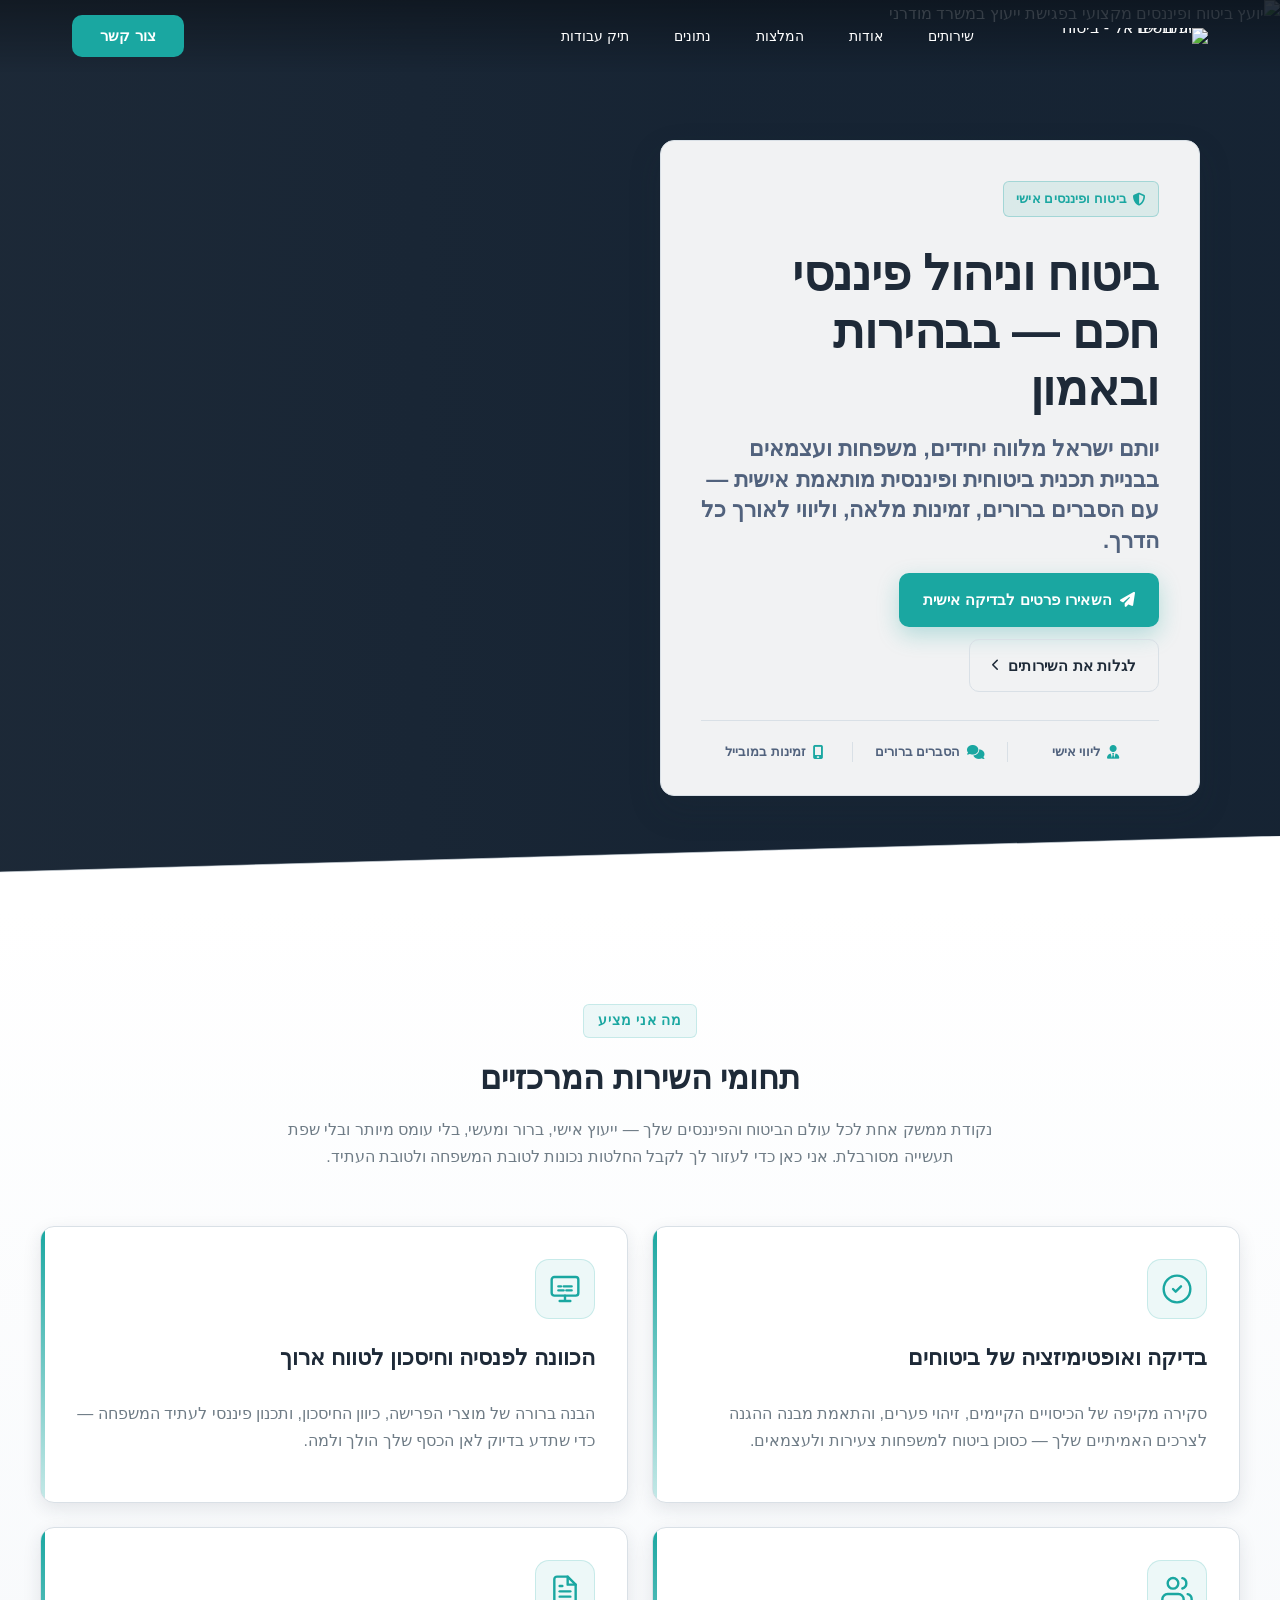
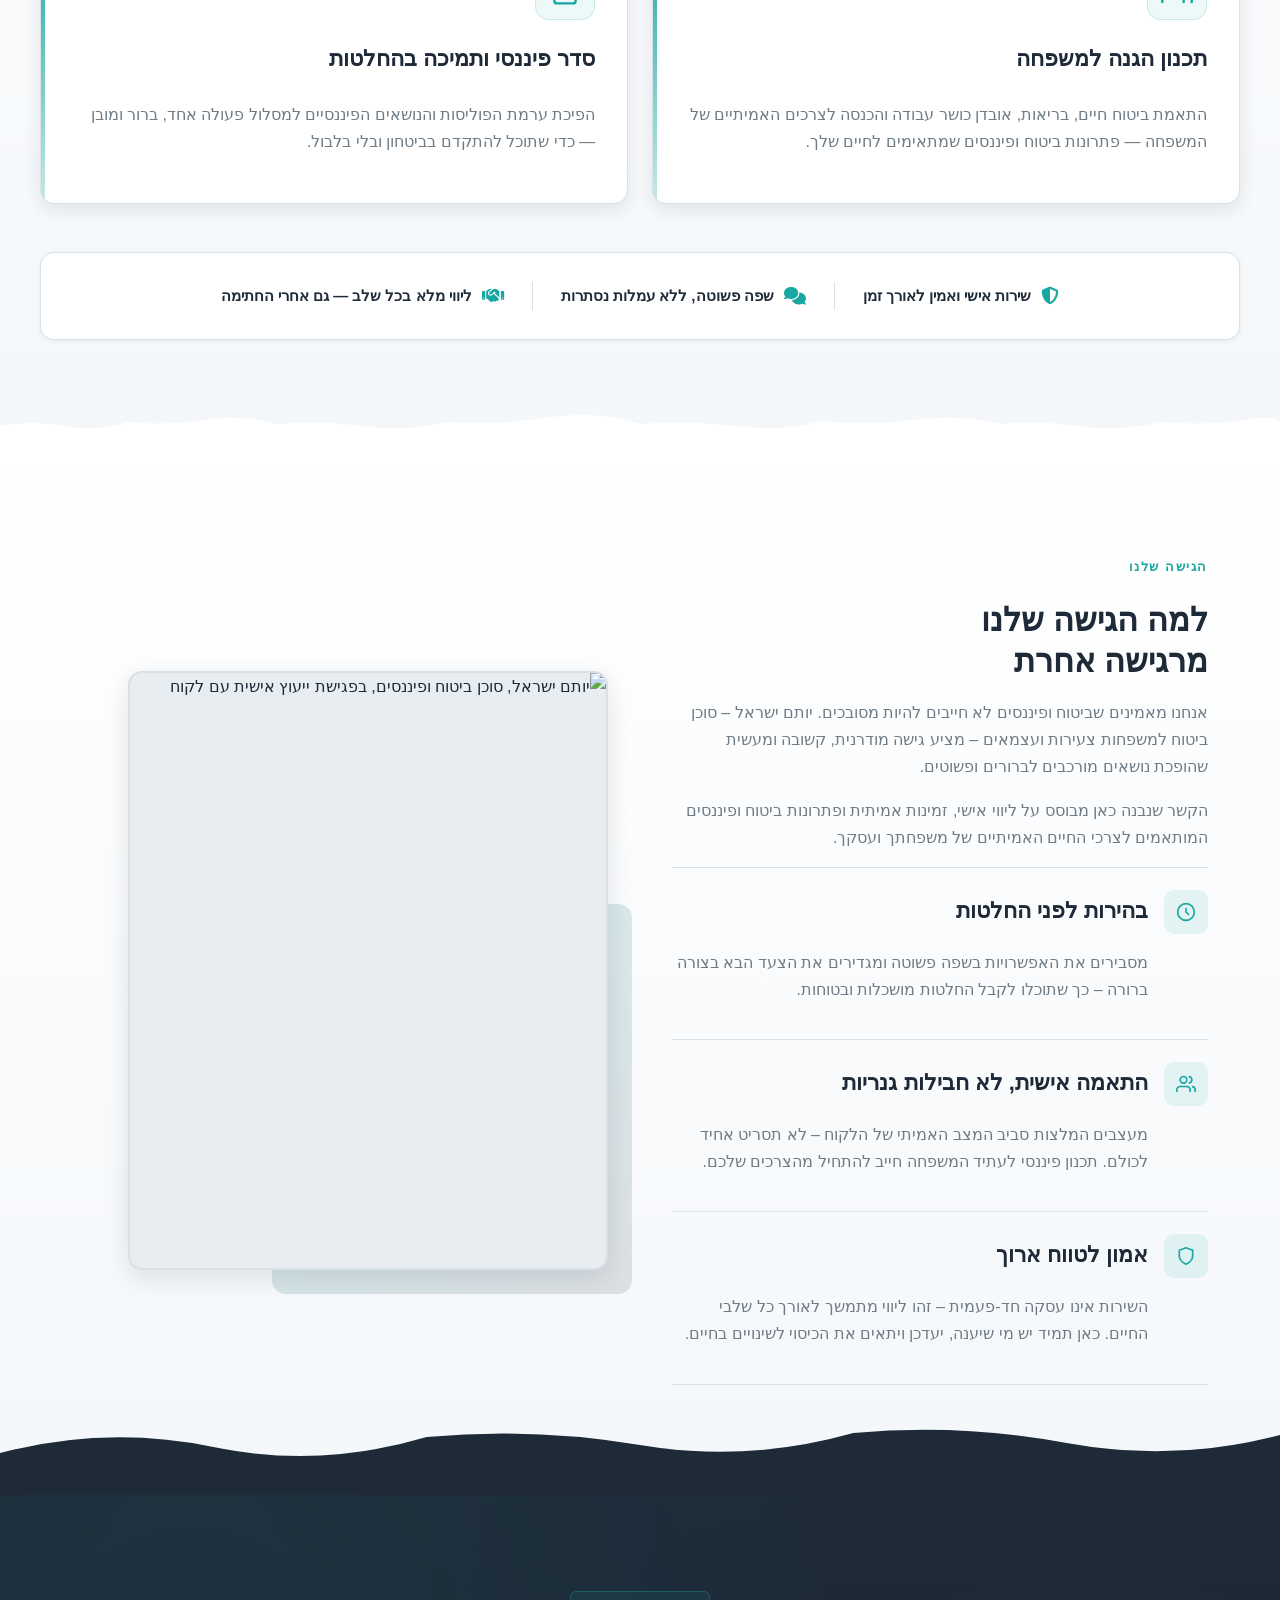
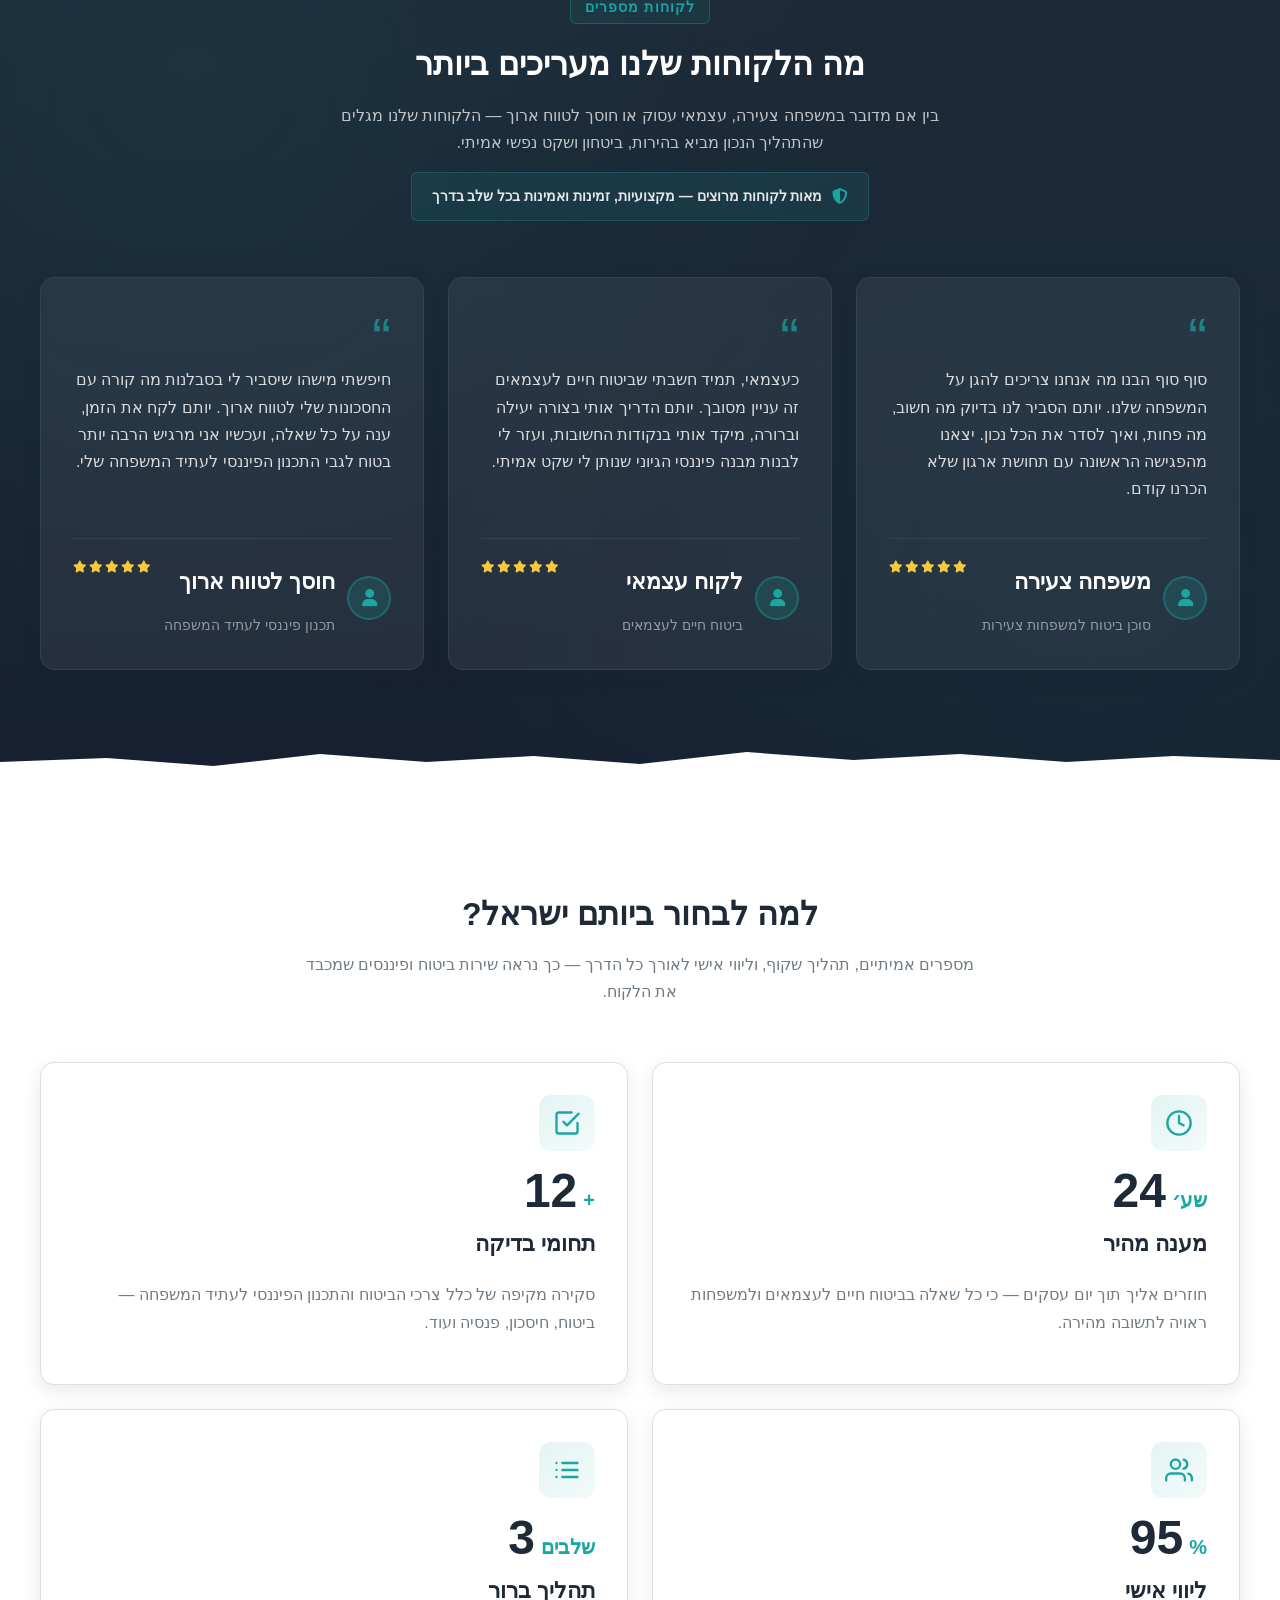
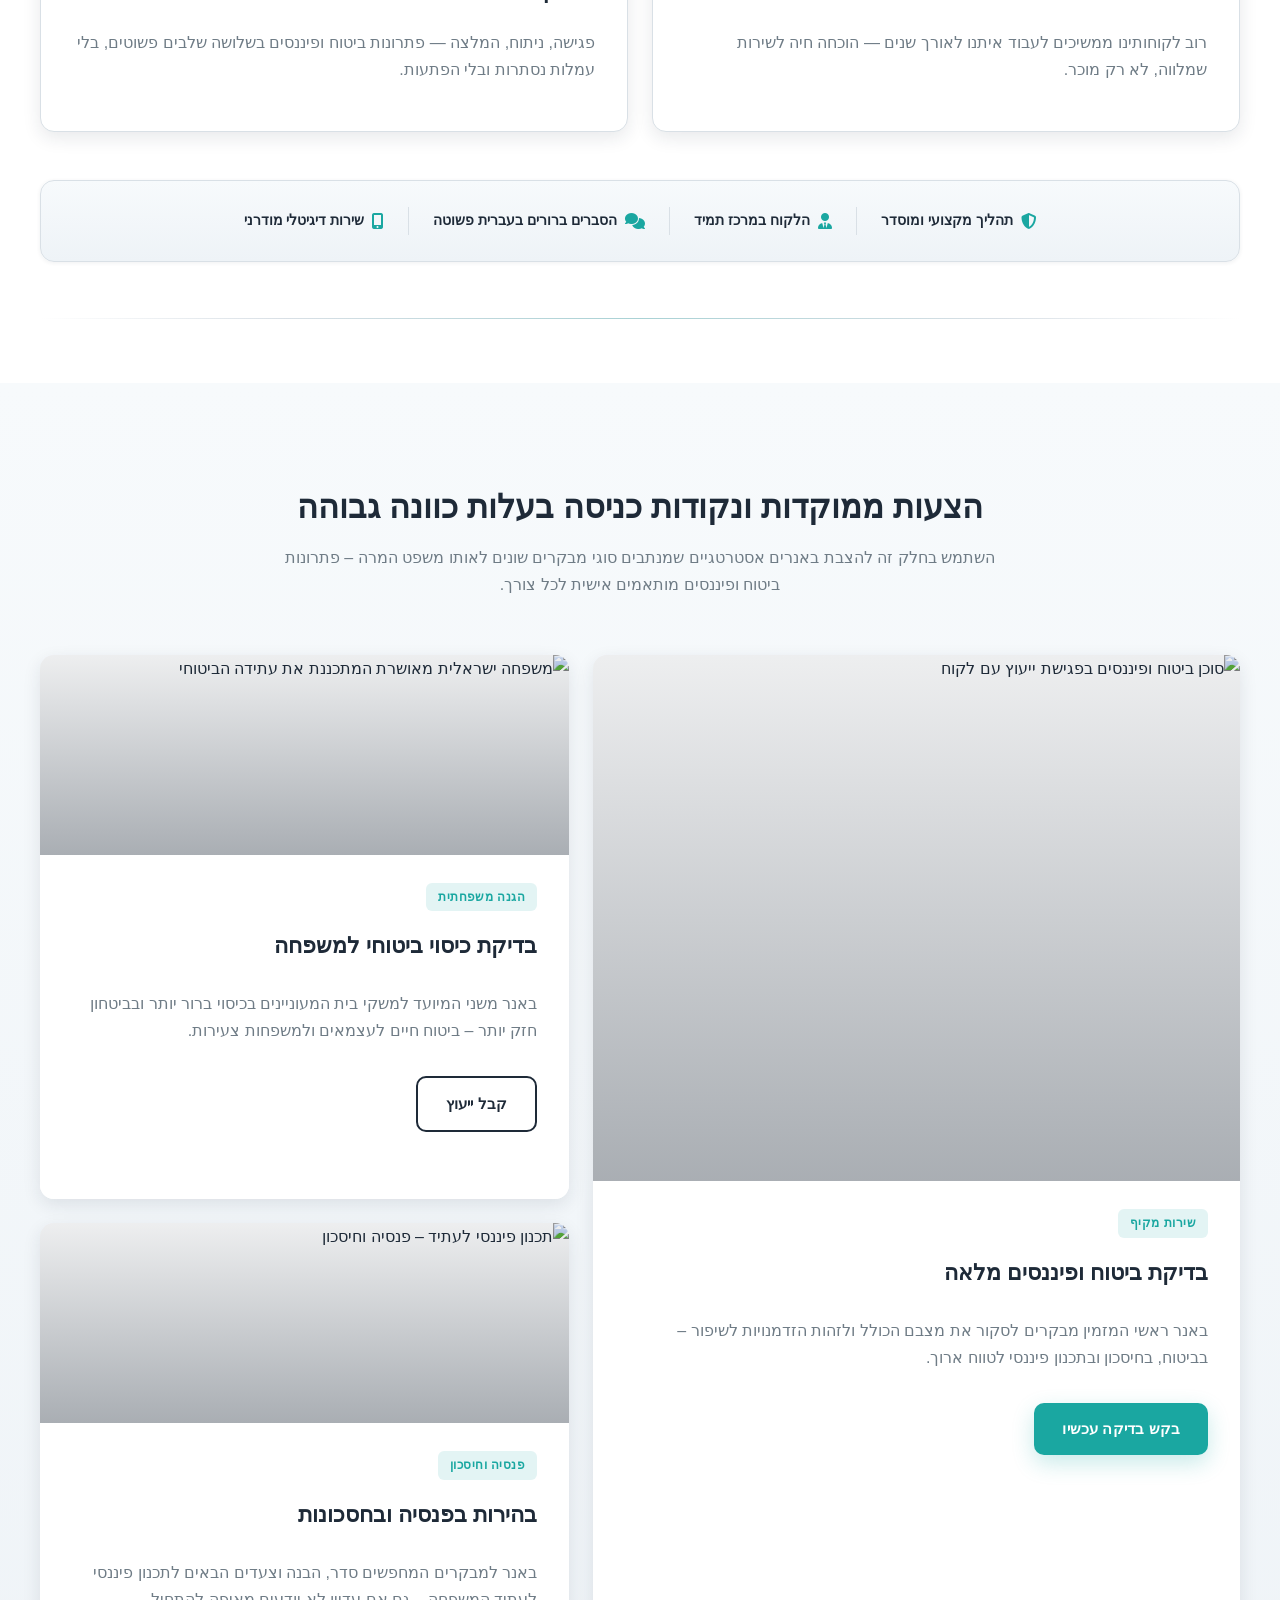
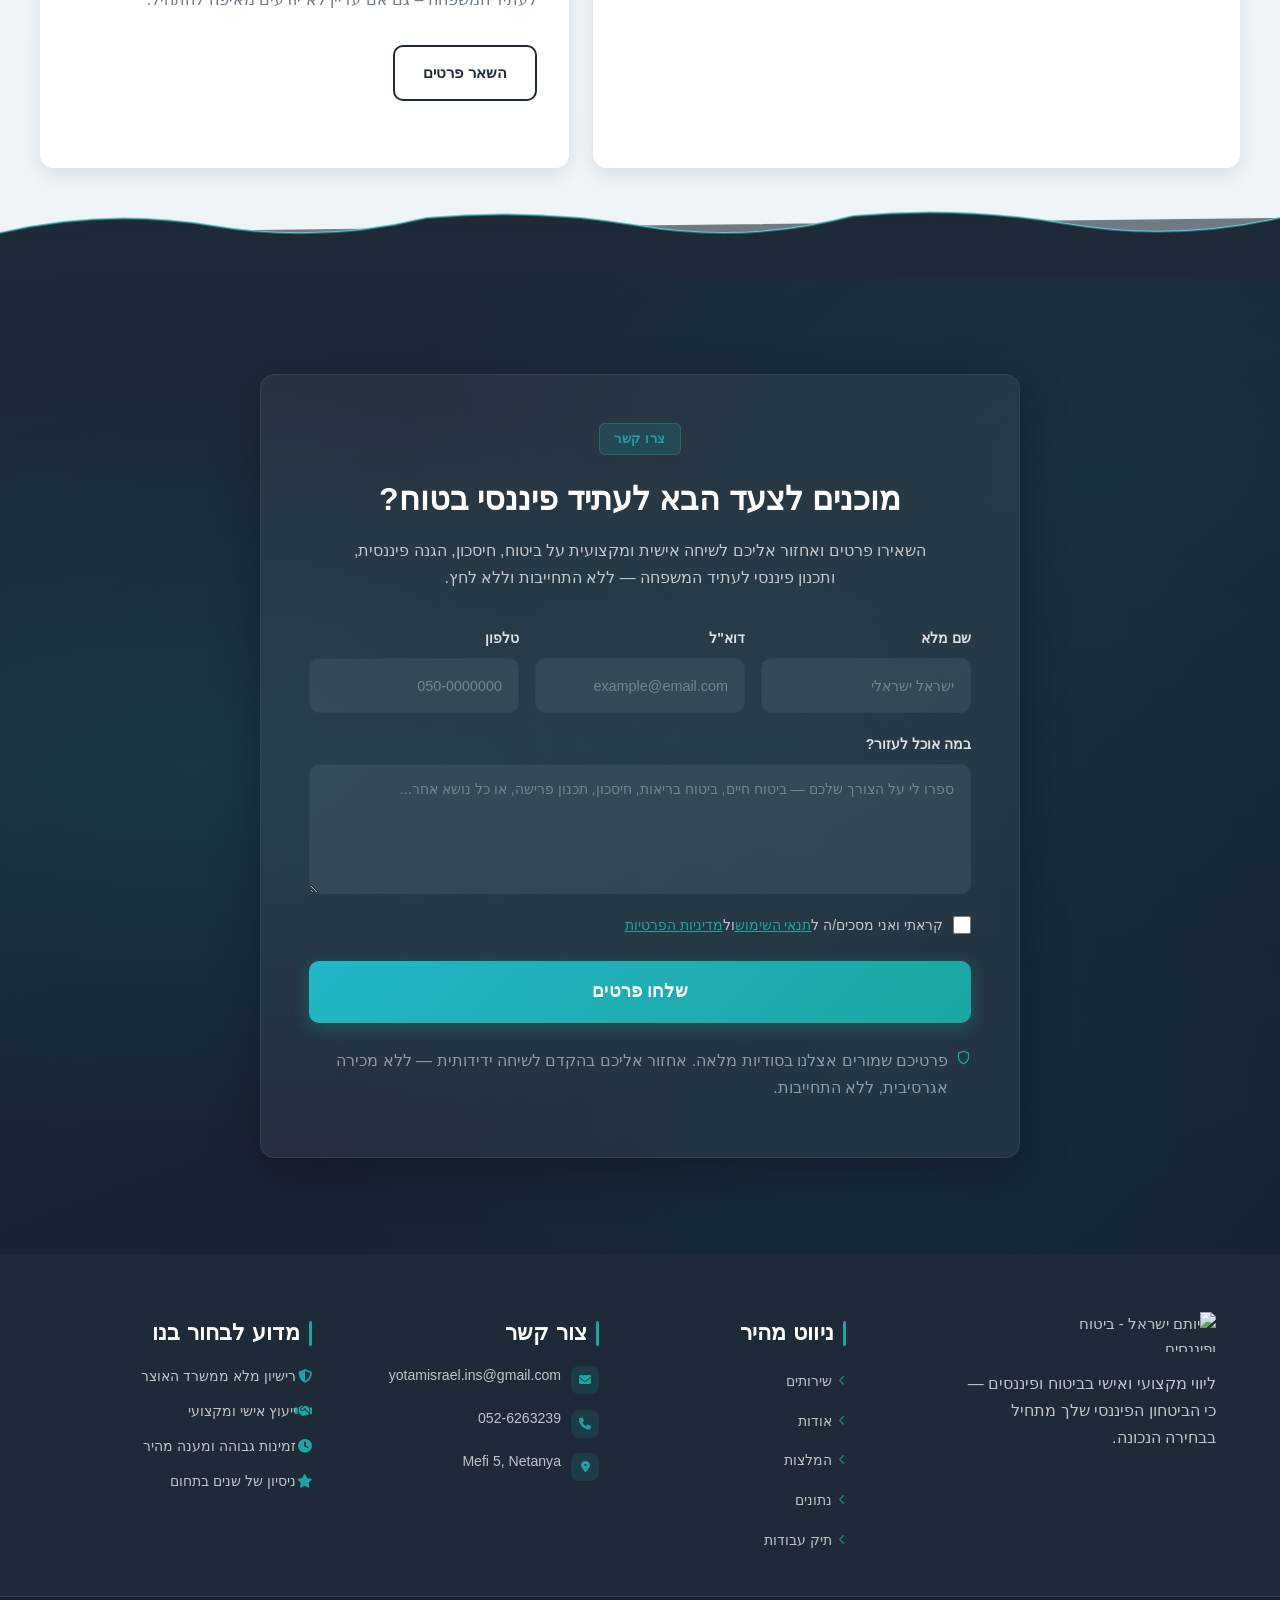
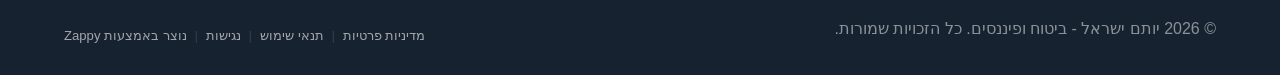
==== commit 1c4290af: "Background sync: Progressive GitHub Sync" ====
--- a/public/index.html
+++ b/public/index.html
@@ -1 +1 @@
-<!doctype html><html dir="rtl" lang="he"><head><meta charset="UTF-8"><meta content="width=device-width,initial-scale=1" name="viewport"><meta content="index, follow" name="robots"><title>הגן על המשפחה שלך היום — יותם ישראל - ביטוח ופיננסים</title><meta content="סוכן ביטוח למשפחות צעירות שמבין אתכם באמת. תכנון פיננסי חכם, ביטוח חיים לעצמאים ופתרונות מותאמים אישית. צרו קשר עכשיו ותתחילו לבנות עתיד בטוח!" name="description"><meta content="סוכן ביטוח למשפחות צעירות, ביטוח חיים לעצמאים, תכנון פיננסי לעתיד המשפחה, פתרונות ביטוח ופיננסים, סוכן ביטוח מומלץ" name="keywords"><link href="/assets/favicon.ico" rel="icon" type="image/x-icon"><link href="/assets/favicon-16x16.png" rel="icon" type="image/png" sizes="16x16"><link href="/assets/favicon-32x32.png" rel="icon" type="image/png" sizes="32x32"><link href="/assets/favicon-48x48.png" rel="icon" type="image/png" sizes="48x48"><link href="/assets/favicon-192x192.png" rel="icon" type="image/png" sizes="192x192"><link href="/assets/favicon-512x512.png" rel="icon" type="image/png" sizes="512x512"><link href="/assets/apple-touch-icon.png" rel="apple-touch-icon"><script>!function(){"use strict";var t="c2aefc02-a972-4095-9a6b-5a7493d45d93",e="https://api.zappy5.com/api/analytics/track",a=18e5,n=2592e6,o=!0,i=!0,r=!0;var s=function(){var e="zappy_visitor_"+t,a=null;try{if(a=localStorage.getItem(e)){var o=JSON.parse(a),i=Date.now();if(i-o.created<n)return o.lastSeen=i,localStorage.setItem(e,JSON.stringify(o)),o.id}}catch(t){console.warn("Zappy Analytics: LocalStorage not available")}var r="zv_"+Date.now()+"_"+Math.random().toString(36).substr(2,9);try{localStorage.setItem(e,JSON.stringify({id:r,created:Date.now(),lastSeen:Date.now()}))}catch(t){}return r}(),c=function(){var e="zappy_session_"+t,n=null;try{if(n=sessionStorage.getItem(e)){var o=JSON.parse(n),i=Date.now();if(i-o.timestamp<a)return o.timestamp=i,sessionStorage.setItem(e,JSON.stringify(o)),o.id}}catch(t){console.warn("Zappy Analytics: SessionStorage not available")}var r="zs_"+Date.now()+"_"+Math.random().toString(36).substr(2,9);try{sessionStorage.setItem(e,JSON.stringify({id:r,timestamp:Date.now()}))}catch(t){}return r}();function l(a,n){n=n||{};var o={website_id:t,event_type:a,page_path:window.location.pathname,referrer:document.referrer||"direct",visitor_id:s,session_id:c,metadata:n};if(navigator.sendBeacon){var i=new Blob([JSON.stringify(o)],{type:"application/json"});navigator.sendBeacon(e,i)}else fetch(e,{method:"POST",headers:{"Content-Type":"application/json"},body:JSON.stringify(o),keepalive:!0}).catch(function(t){console.warn("Zappy Analytics: Failed to track event",t)})}o&&l("pageview",{title:document.title,url:window.location.href}),i&&document.addEventListener("click",function(t){var e=t.target;if("BUTTON"===e.tagName||e.closest("button")){var a="BUTTON"===e.tagName?e:e.closest("button");l("click",{element:"button",text:a.textContent.trim().substring(0,100),id:a.id||null,class:a.className||null})}else if("A"===e.tagName||e.closest("a")){var n="A"===e.tagName?e:e.closest("a");l("navigation",{element:"link",text:n.textContent.trim().substring(0,100),href:n.href,external:n.hostname!==window.location.hostname})}},!0),r&&document.addEventListener("submit",function(t){var e=t.target;l("form_submit",{form_id:e.id||null,form_name:e.name||null,form_action:e.action||null,form_method:e.method||"GET"})},!0);var d=Date.now();window.addEventListener("beforeunload",function(){l("page_unload",{time_on_page:Math.floor((Date.now()-d)/1e3),page_path:window.location.pathname})}),window.zappyAnalytics={track:l,getVisitorId:function(){return s},getSessionId:function(){return c}}}()</script><meta content="הגן על המשפחה שלך היום — יותם ישראל - ביטוח ופיננסים" property="og:title"><meta content="סוכן ביטוח למשפחות צעירות שמבין אתכם באמת. תכנון פיננסי חכם, ביטוח חיים לעצמאים ופתרונות מותאמים אישית. צרו קשר עכשיו ותתחילו לבנות עתיד בטוח!" property="og:description"><meta content="summary_large_image" name="twitter:card"><meta content="הגן על המשפחה שלך היום — יותם ישראל - ביטוח ופיננסים" name="twitter:title"><meta content="סוכן ביטוח למשפחות צעירות שמבין אתכם באמת. תכנון פיננסי חכם, ביטוח חיים לעצמאים ופתרונות מותאמים אישית. צרו קשר עכשיו ותתחילו לבנות עתיד בטוח!" name="twitter:description"><meta content="website" property="og:type"><meta content="he_IL" property="og:locale"><link href="https://cdnjs.cloudflare.com/ajax/libs/font-awesome/6.4.0/css/all.min.css" rel="stylesheet"><link href="/assets/favicon.ico" rel="icon" type="image/x-icon"><link href="/assets/favicon-16x16.png" rel="icon" type="image/png" sizes="16x16"><link href="/assets/favicon-32x32.png" rel="icon" type="image/png" sizes="32x32"><link href="/assets/favicon-48x48.png" rel="icon" type="image/png" sizes="48x48"><link href="/assets/favicon-192x192.png" rel="icon" type="image/png" sizes="192x192"><link href="/assets/favicon-512x512.png" rel="icon" type="image/png" sizes="512x512"><link href="/assets/apple-touch-icon.png" rel="apple-touch-icon"><link href="https://cdn.jsdelivr.net/npm/vanilla-cookieconsent@3/dist/cookieconsent.css" rel="stylesheet"><script src="https://cdn.jsdelivr.net/npm/vanilla-cookieconsent@3/dist/cookieconsent.umd.js"></script><script src="https://cdn.jsdelivr.net/gh/mickidum/acc_toolbar/acctoolbar/acctoolbar.min.js"></script><link href="/styles.css" rel="stylesheet"><style id="zappy-dropdown-submenu-styles">#navMenu li:has(.sub-menu),.nav-menu li:has(.sub-menu),.navbar li:has(.sub-menu),nav li:has(.sub-menu){position:relative}#navMenu .sub-menu,.nav-menu .sub-menu,.navbar .sub-menu,nav .sub-menu{display:block!important;position:absolute!important;top:100%;left:0;min-width:220px;background:#fff;border-radius:8px;box-shadow:0 8px 25px rgba(0,0,0,.15);padding:8px 0;opacity:0;visibility:hidden;transform:translateY(10px);transition:all .3s ease;z-index:1000;list-style:none;pointer-events:none}#navMenu li:hover>.sub-menu,.nav-menu li:hover>.sub-menu,.navbar li:hover>.sub-menu,nav li:hover>.sub-menu{opacity:1!important;visibility:visible!important;transform:translateY(0)!important;pointer-events:auto!important}.sub-menu li{list-style:none;margin:0;padding:0}.sub-menu a{display:block!important;padding:10px 16px!important;color:var(--text-dark,#333)!important;font-weight:500;text-decoration:none;white-space:nowrap;transition:background-color .2s}.sub-menu .zappy-nav-child>a{padding-left:28px!important;font-size:.9em!important;opacity:.85!important}[dir=rtl] .sub-menu .zappy-nav-child>a,html[lang=ar] .sub-menu .zappy-nav-child>a,html[lang=he] .sub-menu .zappy-nav-child>a{padding-left:10px!important;padding-right:28px!important}.sub-menu .zappy-nav-parent>a{font-weight:600!important}.sub-menu a:hover{background-color:#f5f5f5}[dir=rtl] .nav-menu .sub-menu,[dir=rtl] .navbar .sub-menu,[dir=rtl] nav .sub-menu,html[lang=ar] .nav-menu .sub-menu,html[lang=ar] .navbar .sub-menu,html[lang=ar] nav .sub-menu,html[lang=he] .nav-menu .sub-menu,html[lang=he] .navbar .sub-menu,html[lang=he] nav .sub-menu{left:auto!important;right:0!important}.sub-menu:empty,.sub-menu:not(:has(li)):not(:has(> a)),.sub-menu:not(:has(li:not(.zappy-hidden-menu-item))):not(:has(> a)){display:none!important;opacity:0!important;visibility:hidden!important;pointer-events:none!important}li:has(.menu-group-title):hover>.sub-menu{opacity:1!important;visibility:visible!important;transform:translateY(0)!important;pointer-events:auto!important}#navMenu>li>.menu-group-title,.nav-menu>li>.menu-group-title{display:inline-block;padding:.5rem 1rem;cursor:default;user-select:none}@media (max-width:768px){#navMenu .sub-menu,.nav-menu .sub-menu,.navbar .sub-menu,nav .sub-menu{position:static!important;transform:none!important;box-shadow:none!important;background:0 0!important;max-height:0;overflow:hidden;opacity:0;visibility:hidden;transition:max-height .3s ease,opacity .3s ease;padding:0!important;border-radius:0!important}#navMenu .sub-menu.mobile-expanded,.nav-menu .sub-menu.mobile-expanded,.navbar .sub-menu.mobile-expanded{max-height:none!important;overflow-y:visible!important;opacity:1!important;visibility:visible!important;padding:8px 0 8px 16px!important}[dir=rtl] .sub-menu.mobile-expanded,html[lang=he] .sub-menu.mobile-expanded{padding:8px 16px 8px 0!important}#navMenu li:hover>.sub-menu,.nav-menu li:hover>.sub-menu,.navbar li:hover>.sub-menu,nav li:hover>.sub-menu{opacity:0;visibility:hidden;pointer-events:none}#navMenu li>.sub-menu.mobile-expanded,.nav-menu li>.sub-menu.mobile-expanded,.navbar li>.sub-menu.mobile-expanded,nav li>.sub-menu.mobile-expanded{opacity:1!important;visibility:visible!important;pointer-events:auto!important}#navMenu li:has(.sub-menu),.nav-menu li:has(.sub-menu),.navbar li:has(.sub-menu),nav li:has(.sub-menu){display:flex!important;flex-wrap:wrap!important;align-items:center!important;position:relative!important;min-height:44px!important}#navMenu li:has(.sub-menu)>a,.nav-menu li:has(.sub-menu)>a,.navbar li:has(.sub-menu)>a,nav li:has(.sub-menu)>a{flex:1!important;min-width:0!important}#navMenu li:has(.sub-menu)>.menu-group-title,.nav-menu li:has(.sub-menu)>.menu-group-title,.navbar li:has(.sub-menu)>.menu-group-title,nav li:has(.sub-menu)>.menu-group-title{flex:1!important;min-width:0!important;padding:0!important;line-height:inherit!important}#navMenu li:has(.sub-menu)>.sub-menu,.nav-menu li:has(.sub-menu)>.sub-menu,.navbar li:has(.sub-menu)>.sub-menu,nav li:has(.sub-menu)>.sub-menu{flex-basis:100%!important;width:100%!important}#navMenu li:has(.sub-menu)>a [class*=arrow],#navMenu li:has(.sub-menu)>a [class*=chevron],.nav-menu li:has(.sub-menu)>a .fa-angle-down,.nav-menu li:has(.sub-menu)>a .fa-chevron-down,.nav-menu li:has(.sub-menu)>a [class*=arrow],.nav-menu li:has(.sub-menu)>a [class*=chevron],nav li:has(.sub-menu)>a [class*=arrow],nav li:has(.sub-menu)>a [class*=chevron]{display:none!important;visibility:hidden!important}.mobile-submenu-toggle{display:flex!important;align-items:center!important;justify-content:center!important;width:44px!important;height:auto!important;background:0 0!important;border:none!important;cursor:pointer!important;color:var(--text-light)!important;position:static!important;flex-shrink:0!important;align-self:stretch!important;z-index:2!important;padding:0!important;margin:0!important}.mobile-submenu-toggle::after{content:''!important;width:0!important;height:0!important;border-left:6px solid transparent!important;border-right:6px solid transparent!important;border-top:7px solid currentColor!important;transition:transform .3s ease!important}.mobile-submenu-toggle.expanded::after{transform:rotate(180deg)!important}.sub-menu a{padding:10px 0!important;display:block!important;color:var(--text-light)!important;white-space:normal!important}.sub-menu .zappy-nav-child>a{padding-left:28px!important;font-size:.9em!important;opacity:.85!important}[dir=rtl] .sub-menu .zappy-nav-child>a,html[lang=ar] .sub-menu .zappy-nav-child>a,html[lang=he] .sub-menu .zappy-nav-child>a{padding-left:0!important;padding-right:28px!important}.sub-menu .zappy-nav-parent>a{font-weight:600!important}#navMenu.active,.nav-menu.active{max-width:100vw!important;overflow-x:hidden!important;box-sizing:border-box!important}.navbar .sub-menu li a,.zappy-products-dropdown .sub-menu a,nav.navbar .sub-menu li a{color:var(--text-light)!important}}@media (min-width:769px){.mobile-submenu-toggle{display:none!important}}</style><style id="mobile-lang-menu-deployed-css">@media (max-width:768px){.lang-switcher,.nav-container .lang-switcher,.nav-cta-container .lang-switcher,.nav-ecommerce-icons .lang-switcher,.nav-icons-left .lang-switcher,.navbar .lang-switcher,.navbar .nav-cta-container .lang-switcher{display:none!important}.mobile-lang-menu{width:100%;border-top:1px solid rgba(128,128,128,.2);padding:8px 0 0 0;margin-top:8px}.mobile-lang-toggle{display:flex!important;align-items:center;justify-content:space-between;width:100%;padding:12px 16px;background:0 0;border:none;cursor:pointer;font-size:15px;color:inherit;font-family:inherit}.mobile-lang-toggle::after{content:'';display:inline-block;width:8px;height:8px;border-right:2px solid currentColor;border-bottom:2px solid currentColor;transform:rotate(45deg);transition:transform .3s ease;margin-left:8px}.mobile-lang-toggle.expanded::after{transform:rotate(-135deg)}.mobile-lang-options{max-height:0;overflow:hidden;transition:max-height .3s ease}.mobile-lang-options.expanded{max-height:300px}.mobile-lang-option{display:flex!important;align-items:center;gap:10px;padding:10px 24px;text-decoration:none;color:inherit;font-size:14px;font-family:inherit}.mobile-lang-option:hover{background:rgba(128,128,128,.1)}.mobile-lang-option.active{font-weight:600;opacity:.7;pointer-events:none}.mobile-lang-option img{width:20px;height:20px;border-radius:50%}}@media (min-width:769px){.mobile-lang-menu{display:none!important}}</style><style id="zappy-widget-visibility">#mic-access-tool-box,#mic-access-tool-general-button,#mic-init-access-tool #mic-access-tool-box,#mic-init-access-tool #mic-access-tool-general-button,#mic-init-access-tool .mic-access-tool-general-button,._access-icon,._access-menu,.mic-access-tool-box,.mic-access-tool-general-button,div[id*=mic-access-tool-box]{display:none!important;visibility:hidden!important;opacity:0!important;pointer-events:none!important}</style></head><body><nav class="navbar" dir="rtl"><button class="mobile-toggle" aria-label="Menu" id="mobileToggle"><svg viewBox="0 0 24 24" fill="none" height="24" width="24" class="hamburger-icon"><path d="M3 12h18M3 6h18M3 18h18" stroke="currentColor" stroke-width="2" stroke-linecap="round"></path></svg><svg viewBox="0 0 24 24" fill="none" height="24" width="24" class="close-icon" style="display:none"><path d="M18 6L6 18M6 6l12 12" stroke="currentColor" stroke-width="2" stroke-linecap="round"></path></svg></button><button class="phone-header-btn" aria-label="Call" data-phone="[business_phone]"><svg viewBox="0 0 24 24" fill="currentColor" height="20" width="20"><path d="M22 16.92v3a2 2 0 0 1-2.18 2 19.79 19.79 0 0 1-8.63-3.07 19.5 19.5 0 0 1-6-6 19.79 19.79 0 0 1-3.07-8.67A2 2 0 0 1 4.11 2h3a2 2 0 0 1 2 1.72 12.84 12.84 0 0 0 .7 2.81 2 2 0 0 1-.45 2.11L8.09 9.91a16 16 0 0 0 6 6l1.27-1.27a2 2 0 0 1 2.11-.45 12.84 12.84 0 0 0 2.81.7A2 2 0 0 1 22 16.92z"></path></svg></button><div class="nav-container"><div class="nav-right-group"><div class="nav-brand"><a href="/" class="logo-link"><img alt="יותם ישראל - ביטוח ופיננסים" src="/assets/business-logo.webp" class="logo"></a></div><ul class="nav-menu" id="navMenu"><li><a href="#services">שירותים</a></li><li><a href="#about">אודות</a></li><li><a href="#testimonials">המלצות</a></li><li><a href="#stats">נתונים</a></li><li><a href="#showcase">תיק עבודות</a></li></ul></div><div class="nav-cta-container"><a href="#cta" class="nav-cta-btn">צור קשר</a></div></div></nav><script>window.addEventListener("load",function(){const e=document.querySelector(".navbar, nav, header");if(!e)return void console.log("[Navbar] Navbar element not found");let t=document.getElementById("mobileToggle")||document.querySelector(".mobile-toggle")||document.querySelector(".hamburger")||document.querySelector(".hamburger-menu")||document.querySelector(".menu-toggle")||document.querySelector(".burger-menu")||document.querySelector('[aria-label="Menu"]')||document.querySelector('[aria-label="תפריט"]');const o=document.querySelector(".phone-header-btn"),n=window.getComputedStyle(e);let r=n.backgroundColor;if(console.log("[Navbar] Initial navbar background:",r),"transparent"===r||"rgba(0, 0, 0, 0)"===r||r.startsWith("rgba")&&r.includes(", 0)")){const e=n.backgroundImage;if(e&&"none"!==e)console.log("[Navbar] Navbar has background image/gradient, using dark text"),r="rgb(240, 240, 240)";else{const e=window.getComputedStyle(document.body).backgroundColor;console.log("[Navbar] Navbar transparent, using body background:",e),r=e}}const i=r.match(/\d+/g);if(i&&i.length>=3){const e=(.299*parseInt(i[0])+.587*parseInt(i[1])+.114*parseInt(i[2]))/255;console.log("[Navbar] Mobile button colors preserved from Claude CSS (luminance:",e.toFixed(2)+")");const n=document.createElement("style");n.id="zappy-mobile-nav-fix";document.documentElement.lang;document.documentElement.dir,n.textContent='\n        /* Hide mobile buttons on desktop, show only on mobile */\n        @media (min-width: 769px) {\n          .mobile-toggle,\n          .phone-header-btn {\n            display: none !important;\n          }\n        }\n        \n        /* Show and position mobile buttons correctly on mobile */\n        @media (max-width: 768px) {\n          .mobile-toggle,\n          .phone-header-btn {\n            position: absolute !important;\n            top: 50% !important;\n            transform: translateY(-50%) !important;\n            z-index: 1001 !important;\n            display: flex !important;\n            align-items: center !important;\n            justify-content: center !important;\n            width: 36px !important;\n            height: 36px !important;\n            border-radius: 50% !important;\n            border: none !important;\n            cursor: pointer !important;\n            padding: 6px !important;\n            background: none !important;\n            color: var(--nav-text, var(--text-light)) !important;\n          }\n          \n          /* LTR positioning (default): hamburger LEFT, phone RIGHT */\n          html:not([dir="rtl"]):not([lang="he"]):not([lang="ar"]) .mobile-toggle,\n          html[dir="ltr"] .mobile-toggle {\n            left: 12px !important;\n            right: auto !important;\n          }\n          html:not([dir="rtl"]):not([lang="he"]):not([lang="ar"]) .phone-header-btn,\n          html[dir="ltr"] .phone-header-btn {\n            right: 12px !important;\n            left: auto !important;\n          }\n          \n          /* RTL positioning: hamburger RIGHT, phone LEFT */\n          html[dir="rtl"] .mobile-toggle,\n          html[lang="he"] .mobile-toggle,\n          html[lang="ar"] .mobile-toggle {\n            right: 12px !important;\n            left: auto !important;\n          }\n          html[dir="rtl"] .phone-header-btn,\n          html[lang="he"] .phone-header-btn,\n          html[lang="ar"] .phone-header-btn {\n            left: 12px !important;\n            right: auto !important;\n          }\n          \n          /* CRITICAL: Ensure nav-container has min-height on mobile */\n          /* All children are positioned absolutely/fixed on mobile, so height:auto collapses to 0 */\n          .nav-container {\n            min-height: 70px !important;\n            position: relative !important;\n          }\n          \n          /* Ensure SVG icons are properly sized and inherit color */\n          .mobile-toggle svg,\n          .phone-header-btn svg {\n            width: 24px !important;\n            height: 24px !important;\n            /* Don\'t force display - let JavaScript control hamburger/close toggle */\n          }\n          \n          /* Reset nav-cta-container on mobile - remove desktop box-shadow/padding */\n          /* that creates a visible ghost box when CTA button is hidden */\n          .nav-cta-container {\n            box-shadow: none !important;\n            padding: 0 !important;\n          }\n          \n          /* Hide nav-cta-container entirely on mobile when there\'s no lang-switcher */\n          /* (only the CTA button is inside, and it\'s hidden on mobile) */\n          .nav-cta-container:not(:has(.lang-switcher)) {\n            display: none !important;\n          }\n          \n          /* CRITICAL: Prevent hero image fade gradient from bleeding over headline text */\n          /* The .image-fade-gradient has bottom: -30px (extends below parent) */\n          /* On mobile stacked layout, this overlaps the h1 text below the image */\n          .hero-image-column {\n            overflow: hidden !important;\n          }\n          .image-fade-gradient {\n            bottom: 0 !important;\n          }\n          \n          /* Hide desktop language switcher on mobile - hamburger menu handles it */\n          /* High specificity to override stored CSS */\n          .lang-switcher,\n          .nav-cta-container .lang-switcher,\n          .nav-container .lang-switcher,\n          .navbar .lang-switcher,\n          .navbar .nav-cta-container .lang-switcher {\n            display: none !important;\n          }\n        }\n      ';const r=document.getElementById("zappy-mobile-nav-fix");r&&r.remove(),document.head.appendChild(n),console.log("[Navbar] Critical CSS injected for mobile nav positioning");const l=window.innerWidth<=768;if(t){const e=t.querySelector(".hamburger-icon"),o=t.querySelector(".close-icon");e&&(e.style.setProperty("width","24px","important"),e.style.setProperty("height","24px","important"),e.style.setProperty("display","block","important")),o&&(o.style.setProperty("width","24px","important"),o.style.setProperty("height","24px","important"),o.style.setProperty("display","none","important")),l?(t.style.setProperty("position","absolute","important"),t.style.setProperty("top","50%","important"),t.style.setProperty("transform","translateY(-50%)","important"),t.style.setProperty("z-index","1001","important"),t.style.removeProperty("left"),t.style.removeProperty("right"),console.log("[Navbar] Mobile toggle positioning applied (mobile viewport)")):(t.style.removeProperty("position"),t.style.removeProperty("top"),t.style.removeProperty("transform"),t.style.removeProperty("z-index"),t.style.removeProperty("left"),t.style.removeProperty("right"),console.log("[Navbar] Desktop viewport - cleared mobile toggle inline positioning"))}if(o){const e=o.querySelector("svg");e&&(e.style.width="24px",e.style.height="24px",e.setAttribute("width","24"),e.setAttribute("height","24")),l?(o.style.setProperty("position","absolute","important"),o.style.setProperty("top","50%","important"),o.style.setProperty("transform","translateY(-50%)","important"),o.style.setProperty("z-index","1001","important"),o.style.removeProperty("left"),o.style.removeProperty("right"),console.log("[Navbar] Phone button positioning applied (mobile viewport)")):(o.style.removeProperty("position"),o.style.removeProperty("top"),o.style.removeProperty("transform"),o.style.removeProperty("z-index"),o.style.removeProperty("left"),o.style.removeProperty("right"),console.log("[Navbar] Desktop viewport - cleared phone button inline positioning"))}}else console.log("[Navbar] Could not parse background color:",r);t=document.getElementById("mobileToggle")||document.querySelector(".mobile-toggle")||document.querySelector(".hamburger")||document.querySelector(".hamburger-menu")||document.querySelector(".menu-toggle")||document.querySelector(".burger-menu")||document.querySelector('[aria-label="Menu"]')||document.querySelector('[aria-label="תפריט"]');const l=document.getElementById("navMenu")||document.querySelector(".nav-menu")||document.querySelector(".nav-links")||document.querySelector("nav ul:not(.submenu)");if(!t||!l)return void console.log("[Navbar] Mobile toggle or menu not found:",{toggle:!!t,menu:!!l});l.id||(l.id="navMenu"),console.log("[Navbar] Initializing mobile menu...");const a=t.cloneNode(!0);t.parentNode.replaceChild(a,t),a.addEventListener("click",function(e){e.preventDefault(),e.stopPropagation();const t=this.querySelector(".hamburger-icon"),o=this.querySelector(".close-icon");l.classList.contains("active")?(l.classList.remove("active"),t&&t.style.setProperty("display","block","important"),o&&o.style.setProperty("display","none","important"),document.body.style.overflow="",console.log("[Navbar] Menu closed")):(l.classList.add("active"),t&&t.style.setProperty("display","none","important"),o&&o.style.setProperty("display","block","important"),document.body.style.overflow="hidden",console.log("[Navbar] Menu opened"))}),l.querySelectorAll("a").forEach(function(e){e.addEventListener("click",function(){if("#"===this.getAttribute("href"))return;const e=a.querySelector(".hamburger-icon"),t=a.querySelector(".close-icon");l.classList.remove("active"),e&&e.style.setProperty("display","block","important"),t&&t.style.setProperty("display","none","important"),document.body.style.overflow="",console.log("[Navbar] Menu closed (link clicked)")})});var s=l.querySelectorAll(".dropdown-toggle");s.forEach(function(e){e.addEventListener("click",function(e){e.preventDefault(),e.stopPropagation();var t=this.closest(".nav-dropdown");t&&(t.parentNode.querySelectorAll(".nav-dropdown.open").forEach(function(e){e!==t&&e.classList.remove("open")}),t.classList.toggle("open"),console.log("[Navbar] Dropdown toggled:",t.classList.contains("open")?"open":"closed"))})}),document.addEventListener("click",function(e){e.target.closest(".nav-dropdown")||document.querySelectorAll(".nav-dropdown.open").forEach(function(e){e.classList.remove("open")})}),console.log("[Navbar] Dropdown handlers initialized for "+s.length+" dropdowns"),o&&o.addEventListener("click",function(){const e=document.querySelectorAll('a[href^="tel:"]'),t=e.length>0?e[0].getAttribute("href").replace("tel:",""):"[business_phone]";window.location.href="tel:"+t,console.log("[Navbar] Phone button clicked")}),console.log("[Navbar] Mobile menu initialized successfully");const p=function(){const e=document.querySelector(".whatsapp-float");e&&(window.innerWidth>=769?(e.style.setProperty("display","none","important"),e.style.setProperty("visibility","hidden","important"),e.style.setProperty("opacity","0","important"),e.style.setProperty("pointer-events","none","important"),console.log("[WhatsApp] Button hidden on desktop")):(e.style.removeProperty("display"),e.style.removeProperty("visibility"),e.style.removeProperty("opacity"),e.style.removeProperty("pointer-events"),console.log("[WhatsApp] Button visible on mobile")))};let c;p(),window.addEventListener("resize",function(){clearTimeout(c),c=setTimeout(p,100)})})</script><main><section class="index-hero-section" data-layout-spec="בית-hero" dir="rtl" id="hero" data-hero-type="fullscreen-scrim"><div class="index-hero-bg"><img alt="יועץ ביטוח ופיננסים מקצועי בפגישת ייעוץ במשרד מודרני" src="/assets/site-index-hero-image-1.webp" data-context="A modern, bright contemporary office consultation scene. A professional financial advisor in a smart casual outfit sits across from a young Israeli family at a clean white desk. The office has large windows with natural light, navy and teal accent decor, a laptop and financial documents on the desk. The atmosphere is warm, trustworthy, and professional. The image is graded with cooler navy and teal undertones for a premium feel." data-placeholder="index-hero-image-1" height="700" width="1200" data-hero-bg="true"></div><div class="index-hero-scrim" aria-hidden="true"></div><div class="index-hero-container"><div class="index-hero-card"><div class="index-hero-badge"><i class="fa-solid fa-shield-halved" aria-hidden="true"></i><span>ביטוח ופיננסים אישי</span></div><h1 class="index-hero-h1">ביטוח וניהול פיננסי חכם — בבהירות ובאמון</h1><h3 class="index-hero-subtitle">יותם ישראל מלווה יחידים, משפחות ועצמאים בבניית תכנית ביטוחית ופיננסית מותאמת אישית — עם הסברים ברורים, זמינות מלאה, וליווי לאורך כל הדרך.</h3><div class="index-hero-ctas"><a href="#contact" class="index-hero-btn-primary"><i class="fa-solid fa-paper-plane" aria-hidden="true"></i>השאירו פרטים לבדיקה אישית</a><a href="#services" class="index-hero-btn-secondary">לגלות את השירותים<i class="fa-solid fa-chevron-left" aria-hidden="true"></i></a></div><div class="index-hero-trust"><div class="index-hero-trust-item"><i class="fa-solid fa-user-tie" aria-hidden="true"></i><span>ליווי אישי</span></div><div class="index-hero-trust-divider" aria-hidden="true"></div><div class="index-hero-trust-item"><i class="fa-solid fa-comments" aria-hidden="true"></i><span>הסברים ברורים</span></div><div class="index-hero-trust-divider" aria-hidden="true"></div><div class="index-hero-trust-item"><i class="fa-solid fa-mobile-screen" aria-hidden="true"></i><span>זמינות במובייל</span></div></div></div></div><div class="index-hero-divider-wrapper"><svg viewBox="0 0 1200 72" aria-hidden="true" xmlns="http://www.w3.org/2000/svg" data-no-icon-edit="true" preserveAspectRatio="none"><path d="M0,72 L0,36 L1200,0 L1200,72 Z" fill="#FFFFFF"></path><line x1="0" x2="1200" y1="36" y2="0" opacity="0.6" stroke="#D9E0E6" stroke-width="1"></line></svg></div></section><section class="index-services-section" data-layout-spec="בית-services" dir="rtl" id="services"><div class="index-services-container"><div class="index-services-header"><span class="index-services-label">מה אני מציע</span><h2 class="index-services-title">תחומי השירות המרכזיים</h2><p class="index-services-intro">נקודת ממשק אחת לכל עולם הביטוח והפיננסים שלך — ייעוץ אישי, ברור ומעשי, בלי עומס מיותר ובלי שפת תעשייה מסורבלת. אני כאן כדי לעזור לך לקבל החלטות נכונות לטובת המשפחה ולטובת העתיד.</p></div><div class="index-services-grid"><article class="index-services-card"><div class="index-services-icon-wrap"><svg viewBox="0 0 24 24" aria-hidden="true" xmlns="http://www.w3.org/2000/svg" data-element-type="icon" data-icon-type="svg" fill="none" height="32" stroke="currentColor" stroke-linecap="round" stroke-linejoin="round" stroke-width="1.8" width="32"><path d="M9 12l2 2 4-4"></path><path d="M12 2C6.477 2 2 6.477 2 12s4.477 10 10 10 10-4.477 10-10S17.523 2 12 2z"></path></svg></div><div class="index-services-card-body"><h3 class="index-services-card-title">בדיקה ואופטימיזציה של ביטוחים</h3><p class="index-services-card-text">סקירה מקיפה של הכיסויים הקיימים, זיהוי פערים, והתאמת מבנה ההגנה לצרכים האמיתיים שלך — כסוכן ביטוח למשפחות צעירות ולעצמאים.</p></div></article><article class="index-services-card"><div class="index-services-icon-wrap"><svg viewBox="0 0 24 24" aria-hidden="true" xmlns="http://www.w3.org/2000/svg" data-element-type="icon" data-icon-type="svg" fill="none" height="32" stroke="currentColor" stroke-linecap="round" stroke-linejoin="round" stroke-width="1.8" width="32"><rect height="14" rx="2" width="20" x="2" y="3"></rect><path d="M8 21h8M12 17v4"></path><path d="M7 10h2M11 10h6"></path><path d="M7 13h4M13 13h4"></path></svg></div><div class="index-services-card-body"><h3 class="index-services-card-title">הכוונה לפנסיה וחיסכון לטווח ארוך</h3><p class="index-services-card-text">הבנה ברורה של מוצרי הפרישה, כיוון החיסכון, ותכנון פיננסי לעתיד המשפחה — כדי שתדע בדיוק לאן הכסף שלך הולך ולמה.</p></div></article><article class="index-services-card"><div class="index-services-icon-wrap"><svg viewBox="0 0 24 24" aria-hidden="true" xmlns="http://www.w3.org/2000/svg" data-element-type="icon" data-icon-type="svg" fill="none" height="32" stroke="currentColor" stroke-linecap="round" stroke-linejoin="round" stroke-width="1.8" width="32"><path d="M17 21v-2a4 4 0 0 0-4-4H5a4 4 0 0 0-4 4v2"></path><circle cx="9" cy="7" r="4"></circle><path d="M23 21v-2a4 4 0 0 0-3-3.87M16 3.13a4 4 0 0 1 0 7.75"></path></svg></div><div class="index-services-card-body"><h3 class="index-services-card-title">תכנון הגנה למשפחה</h3><p class="index-services-card-text">התאמת ביטוח חיים, בריאות, אובדן כושר עבודה והכנסה לצרכים האמיתיים של המשפחה — פתרונות ביטוח ופיננסים שמתאימים לחיים שלך.</p></div></article><article class="index-services-card"><div class="index-services-icon-wrap"><svg viewBox="0 0 24 24" aria-hidden="true" xmlns="http://www.w3.org/2000/svg" data-element-type="icon" data-icon-type="svg" fill="none" height="32" stroke="currentColor" stroke-linecap="round" stroke-linejoin="round" stroke-width="1.8" width="32"><path d="M14 2H6a2 2 0 0 0-2 2v16a2 2 0 0 0 2 2h12a2 2 0 0 0 2-2V8z"></path><polyline points="14 2 14 8 20 8"></polyline><line x1="16" x2="8" y1="13" y2="13"></line><line x1="16" x2="8" y1="17" y2="17"></line><polyline points="10 9 9 9 8 9"></polyline></svg></div><div class="index-services-card-body"><h3 class="index-services-card-title">סדר פיננסי ותמיכה בהחלטות</h3><p class="index-services-card-text">הפיכת ערמת הפוליסות והנושאים הפיננסיים למסלול פעולה אחד, ברור ומובן — כדי שתוכל להתקדם בביטחון ובלי בלבול.</p></div></article></div><div class="index-services-reassurance"><div class="index-services-reassurance-items"><div class="index-services-reassurance-item"><i class="fa-solid fa-shield-halved index-services-reassurance-icon" aria-hidden="true"></i><span>שירות אישי ואמין לאורך זמן</span></div><div class="index-services-reassurance-divider" aria-hidden="true"></div><div class="index-services-reassurance-item"><i class="fa-solid fa-comments index-services-reassurance-icon" aria-hidden="true"></i><span>שפה פשוטה, ללא עמלות נסתרות</span></div><div class="index-services-reassurance-divider" aria-hidden="true"></div><div class="index-services-reassurance-item"><i class="fa-solid index-services-reassurance-icon fa-handshake" aria-hidden="true"></i><span>ליווי מלא בכל שלב — גם אחרי החתימה</span></div></div></div></div><div class="index-services-divider-wrapper"><svg viewBox="0 0 1200 72" aria-hidden="true" xmlns="http://www.w3.org/2000/svg" data-no-icon-edit="true" preserveAspectRatio="none"><path d="M0,72 L0,38 Q30,32 60,38 T120,34 Q155,38 190,32 T260,36 Q300,32 340,38 T420,34 Q460,38 510,30 T600,36 Q645,32 690,38 T770,33 Q810,38 855,32 T940,36 Q975,32 1010,38 T1090,34 Q1130,38 1165,32 T1200,36 L1200,72 Z" fill="#FFFFFF"></path></svg></div></section><section class="index-about-section" data-layout-spec="בית-about" dir="rtl"><div class="index-about-container"><div class="index-about-grid"><div class="index-about-content"><span class="index-about-eyebrow">הגישה שלנו</span><h2 class="index-about-heading">למה הגישה שלנו<br>מרגישה אחרת</h2><p class="index-about-intro">אנחנו מאמינים שביטוח ופיננסים לא חייבים להיות מסובכים. יותם ישראל – סוכן ביטוח למשפחות צעירות ועצמאים – מציע גישה מודרנית, קשובה ומעשית שהופכת נושאים מורכבים לברורים ופשוטים.</p><p class="index-about-intro">הקשר שנבנה כאן מבוסס על ליווי אישי, זמינות אמיתית ופתרונות ביטוח ופיננסים המותאמים לצרכי החיים האמיתיים של משפחתך ועסקך.</p><div class="index-about-values"><div class="index-about-value-block"><div class="index-about-value-icon"><svg viewBox="0 0 24 24" aria-hidden="true" xmlns="http://www.w3.org/2000/svg" data-element-type="icon" data-icon-type="svg" fill="none" height="24" stroke="currentColor" stroke-linecap="round" stroke-linejoin="round" stroke-width="2" width="24"><circle cx="12" cy="12" r="10"></circle><path d="M12 8v4l3 3"></path></svg></div><div class="index-about-value-content"><h3 class="index-about-value-title">בהירות לפני החלטות</h3><p class="index-about-value-text">מסבירים את האפשרויות בשפה פשוטה ומגדירים את הצעד הבא בצורה ברורה – כך שתוכלו לקבל החלטות מושכלות ובטוחות.</p></div></div><div class="index-about-value-block"><div class="index-about-value-icon"><svg viewBox="0 0 24 24" aria-hidden="true" xmlns="http://www.w3.org/2000/svg" data-element-type="icon" data-icon-type="svg" fill="none" height="24" stroke="currentColor" stroke-linecap="round" stroke-linejoin="round" stroke-width="2" width="24"><path d="M17 21v-2a4 4 0 0 0-4-4H5a4 4 0 0 0-4 4v2"></path><circle cx="9" cy="7" r="4"></circle><path d="M23 21v-2a4 4 0 0 0-3-3.87"></path><path d="M16 3.13a4 4 0 0 1 0 7.75"></path></svg></div><div class="index-about-value-content"><h3 class="index-about-value-title">התאמה אישית, לא חבילות גנריות</h3><p class="index-about-value-text">מעצבים המלצות סביב המצב האמיתי של הלקוח – לא תסריט אחיד לכולם. תכנון פיננסי לעתיד המשפחה חייב להתחיל מהצרכים שלכם.</p></div></div><div class="index-about-value-block"><div class="index-about-value-icon"><svg viewBox="0 0 24 24" aria-hidden="true" xmlns="http://www.w3.org/2000/svg" data-element-type="icon" data-icon-type="svg" fill="none" height="24" stroke="currentColor" stroke-linecap="round" stroke-linejoin="round" stroke-width="2" width="24"><path d="M12 22s8-4 8-10V5l-8-3-8 3v7c0 6 8 10 8 10z"></path></svg></div><div class="index-about-value-content"><h3 class="index-about-value-title">אמון לטווח ארוך</h3><p class="index-about-value-text">השירות אינו עסקה חד-פעמית – זהו ליווי מתמשך לאורך כל שלבי החיים. כאן תמיד יש מי שיענה, יעדכן ויתאים את הכיסוי לשינויים בחיים.</p></div></div></div></div><div class="index-about-image-col"><div class="index-about-image-wrapper"><div class="index-about-backplate"></div><figure class="index-about-figure"><img alt="יותם ישראל, סוכן ביטוח ופיננסים, בפגישת ייעוץ אישית עם לקוח" src="/assets/site-index-about-image-1.webp" data-context="Professional Israeli insurance and financial advisor Yotam Israel sitting at a modern bright office desk, smiling warmly at a client across the table. The advisor is dressed in smart casual attire, papers and a laptop visible on the desk. Natural light, clean and credible atmosphere, conveying trust and approachability for a financial services professional." data-placeholder="index-about-image-1" height="620" width="520" class="index-about-img"></figure></div></div></div></div><div class="index-about-divider-wrapper"><svg viewBox="0 0 1440 90" aria-hidden="true" xmlns="http://www.w3.org/2000/svg" data-no-icon-edit="true" preserveAspectRatio="none"><defs><linearGradient id="about-divider-grad" x1="0" x2="0" y1="0" y2="1"><stop offset="0%" stop-color="rgba(26,167,161,0.18)"></stop><stop offset="100%" stop-color="#1E2A38"></stop></linearGradient></defs><path d="M0,90 L0,48 Q120,20 240,42 T480,32 Q600,22 720,40 T960,28 Q1080,18 1200,38 T1440,30 L1440,90 Z" fill="#1E2A38"></path><path d="M0,90 L0,62 Q180,40 360,58 T720,50 Q900,42 1080,56 T1440,48 L1440,90 Z" fill="#1E2A38"></path></svg></div></section><section class="index-testimonials-section" data-layout-spec="בית-testimonials" dir="rtl" id="testimonials"><div class="index-testimonials-container"><div class="index-testimonials-header"><span class="index-testimonials-eyebrow">לקוחות מספרים</span><h2 class="index-testimonials-title">מה הלקוחות שלנו מעריכים ביותר</h2><p class="index-testimonials-intro">בין אם מדובר במשפחה צעירה, עצמאי עסוק או חוסך לטווח ארוך — הלקוחות שלנו מגלים שהתהליך הנכון מביא בהירות, ביטחון ושקט נפשי אמיתי.</p><div class="index-testimonials-proof-line"><span class="index-testimonials-proof-icon"><i class="fas fa-shield-alt"></i></span><span>מאות לקוחות מרוצים — מקצועיות, זמינות ואמינות בכל שלב בדרך</span></div></div><div class="index-testimonials-grid"><article class="index-testimonials-card"><div class="index-testimonials-quote-mark">“</div><blockquote class="index-testimonials-quote"><p>סוף סוף הבנו מה אנחנו צריכים להגן על המשפחה שלנו. יותם הסביר לנו בדיוק מה חשוב, מה פחות, ואיך לסדר את הכל נכון. יצאנו מהפגישה הראשונה עם תחושת ארגון שלא הכרנו קודם.</p></blockquote><footer class="index-testimonials-card-footer"><div class="index-testimonials-avatar"><i class="fas fa-user"></i></div><div class="index-testimonials-client-info"><h3 class="index-testimonials-client-name">משפחה צעירה</h3><small class="index-testimonials-client-role">סוכן ביטוח למשפחות צעירות</small></div><div class="index-testimonials-stars"><i class="fas fa-star"></i><i class="fas fa-star"></i><i class="fas fa-star"></i><i class="fas fa-star"></i><i class="fas fa-star"></i></div></footer></article><article class="index-testimonials-card"><div class="index-testimonials-quote-mark">“</div><blockquote class="index-testimonials-quote"><p>כעצמאי, תמיד חשבתי שביטוח חיים לעצמאים זה עניין מסובך. יותם הדריך אותי בצורה יעילה וברורה, מיקד אותי בנקודות החשובות, ועזר לי לבנות מבנה פיננסי הגיוני שנותן לי שקט אמיתי.</p></blockquote><footer class="index-testimonials-card-footer"><div class="index-testimonials-avatar"><i class="fas fa-user"></i></div><div class="index-testimonials-client-info"><h3 class="index-testimonials-client-name">לקוח עצמאי</h3><small class="index-testimonials-client-role">ביטוח חיים לעצמאים</small></div><div class="index-testimonials-stars"><i class="fas fa-star"></i><i class="fas fa-star"></i><i class="fas fa-star"></i><i class="fas fa-star"></i><i class="fas fa-star"></i></div></footer></article><article class="index-testimonials-card"><div class="index-testimonials-quote-mark">“</div><blockquote class="index-testimonials-quote"><p>חיפשתי מישהו שיסביר לי בסבלנות מה קורה עם החסכונות שלי לטווח ארוך. יותם לקח את הזמן, ענה על כל שאלה, ועכשיו אני מרגיש הרבה יותר בטוח לגבי התכנון הפיננסי לעתיד המשפחה שלי.</p></blockquote><footer class="index-testimonials-card-footer"><div class="index-testimonials-avatar"><i class="fas fa-user"></i></div><div class="index-testimonials-client-info"><h3 class="index-testimonials-client-name">חוסך לטווח ארוך</h3><small class="index-testimonials-client-role">תכנון פיננסי לעתיד המשפחה</small></div><div class="index-testimonials-stars"><i class="fas fa-star"></i><i class="fas fa-star"></i><i class="fas fa-star"></i><i class="fas fa-star"></i><i class="fas fa-star"></i></div></footer></article></div></div><div class="index-testimonials-divider-wrapper" aria-hidden="true"><svg viewBox="0 0 1200 80" aria-hidden="true" xmlns="http://www.w3.org/2000/svg" data-no-icon-edit="true" preserveAspectRatio="none"><path d="M0,80 L0,52 L100,48 L200,56 L300,44 L400,52 L500,46 L600,54 L700,42 L800,50 L900,44 L1000,52 L1100,46 L1200,50 L1200,80 Z" fill="var(--bg-light)"></path></svg></div></section><section class="index-stats-section" data-layout-spec="בית-stats" dir="rtl" id="stats"><div class="index-stats-container"><div class="index-stats-header"><h2 class="index-stats-title">למה לבחור ביותם ישראל?</h2><p class="index-stats-intro">מספרים אמיתיים, תהליך שקוף, וליווי אישי לאורך כל הדרך — כך נראה שירות ביטוח ופיננסים שמכבד את הלקוח.</p></div><div class="index-stats-grid"><article class="index-stat-card"><div class="index-stat-icon-wrap"><svg viewBox="0 0 24 24" aria-hidden="true" xmlns="http://www.w3.org/2000/svg" data-element-type="icon" data-icon-type="svg" fill="none" height="32" stroke="currentColor" stroke-linecap="round" stroke-linejoin="round" stroke-width="2" width="32"><circle cx="12" cy="12" r="10"></circle><polyline points="12 6 12 12 16 14"></polyline></svg></div><div class="index-stat-content"><div class="index-stat-number">24<span class="index-stat-unit">שע׳</span></div><h3 class="index-stat-label">מענה מהיר</h3><p class="index-stat-desc">חוזרים אליך תוך יום עסקים — כי כל שאלה בביטוח חיים לעצמאים ולמשפחות ראויה לתשובה מהירה.</p></div></article><article class="index-stat-card"><div class="index-stat-icon-wrap"><svg viewBox="0 0 24 24" aria-hidden="true" xmlns="http://www.w3.org/2000/svg" data-element-type="icon" data-icon-type="svg" fill="none" height="32" stroke="currentColor" stroke-linecap="round" stroke-linejoin="round" stroke-width="2" width="32"><path d="M9 11l3 3L22 4"></path><path d="M21 12v7a2 2 0 0 1-2 2H5a2 2 0 0 1-2-2V5a2 2 0 0 1 2-2h11"></path></svg></div><div class="index-stat-content"><div class="index-stat-number">12<span class="index-stat-unit">+</span></div><h3 class="index-stat-label">תחומי בדיקה</h3><p class="index-stat-desc">סקירה מקיפה של כלל צרכי הביטוח והתכנון הפיננסי לעתיד המשפחה — ביטוח, חיסכון, פנסיה ועוד.</p></div></article><article class="index-stat-card"><div class="index-stat-icon-wrap"><svg viewBox="0 0 24 24" aria-hidden="true" xmlns="http://www.w3.org/2000/svg" data-element-type="icon" data-icon-type="svg" fill="none" height="32" stroke="currentColor" stroke-linecap="round" stroke-linejoin="round" stroke-width="2" width="32"><path d="M17 21v-2a4 4 0 0 0-4-4H5a4 4 0 0 0-4 4v2"></path><circle cx="9" cy="7" r="4"></circle><path d="M23 21v-2a4 4 0 0 0-3-3.87"></path><path d="M16 3.13a4 4 0 0 1 0 7.75"></path></svg></div><div class="index-stat-content"><div class="index-stat-number">95<span class="index-stat-unit">%</span></div><h3 class="index-stat-label">ליווי אישי</h3><p class="index-stat-desc">רוב לקוחותינו ממשיכים לעבוד איתנו לאורך שנים — הוכחה חיה לשירות שמלווה, לא רק מוכר.</p></div></article><article class="index-stat-card"><div class="index-stat-icon-wrap"><svg viewBox="0 0 24 24" aria-hidden="true" xmlns="http://www.w3.org/2000/svg" data-element-type="icon" data-icon-type="svg" fill="none" height="32" stroke="currentColor" stroke-linecap="round" stroke-linejoin="round" stroke-width="2" width="32"><line x1="8" x2="21" y1="6" y2="6"></line><line x1="8" x2="21" y1="12" y2="12"></line><line x1="8" x2="21" y1="18" y2="18"></line><line x1="3" x2="3.01" y1="6" y2="6"></line><line x1="3" x2="3.01" y1="12" y2="12"></line><line x1="3" x2="3.01" y1="18" y2="18"></line></svg></div><div class="index-stat-content"><div class="index-stat-number">3<span class="index-stat-unit">שלבים</span></div><h3 class="index-stat-label">תהליך ברור</h3><p class="index-stat-desc">פגישה, ניתוח, המלצה — פתרונות ביטוח ופיננסים בשלושה שלבים פשוטים, בלי עמלות נסתרות ובלי הפתעות.</p></div></article></div><div class="index-trust-strip"><div class="index-trust-badge"><span class="index-trust-icon"><i class="fa-solid fa-shield-halved"></i></span><span class="index-trust-text">תהליך מקצועי ומוסדר</span></div><div class="index-trust-divider" aria-hidden="true"></div><div class="index-trust-badge"><span class="index-trust-icon"><i class="fa-solid fa-user-tie"></i></span><span class="index-trust-text">הלקוח במרכז תמיד</span></div><div class="index-trust-divider" aria-hidden="true"></div><div class="index-trust-badge"><span class="index-trust-icon"><i class="fa-solid fa-comments"></i></span><span class="index-trust-text">הסברים ברורים בעברית פשוטה</span></div><div class="index-trust-divider" aria-hidden="true"></div><div class="index-trust-badge"><span class="index-trust-icon"><i class="fa-solid fa-mobile-screen-button"></i></span><span class="index-trust-text">שירות דיגיטלי מודרני</span></div></div></div><div class="index-stats-rule-divider" aria-hidden="true"></div></section><section class="index-showcase-section" data-layout-spec="בית-showcase" dir="rtl" id="showcase"><div class="showcase-container"><div class="showcase-header"><h2 class="showcase-title">הצעות ממוקדות ונקודות כניסה בעלות כוונה גבוהה</h2><p class="showcase-intro">השתמש בחלק זה להצבת באנרים אסטרטגיים שמנתבים סוגי מבקרים שונים לאותו משפט המרה – פתרונות ביטוח ופיננסים מותאמים אישית לכל צורך.</p></div><div class="showcase-grid"><article class="showcase-banner showcase-banner--primary"><div class="banner-image-wrap"><img alt="סוכן ביטוח ופיננסים בפגישת ייעוץ עם לקוח" src="/assets/site-index-showcase-image-1.webp" data-context="Professional Israeli insurance and finance advisor sitting across from a family at a modern office desk, reviewing documents together. Warm, trustworthy atmosphere. Clean office with natural light, financial charts visible in background. High quality lifestyle photography." data-placeholder="index-showcase-image-1" height="900" width="720"><div class="banner-overlay"></div></div><div class="banner-content"><span class="banner-tag">שירות מקיף</span><h3 class="banner-heading">בדיקת ביטוח ופיננסים מלאה</h3><p class="banner-text">באנר ראשי המזמין מבקרים לסקור את מצבם הכולל ולזהות הזדמנויות לשיפור – בביטוח, בחיסכון ובתכנון פיננסי לטווח ארוך.</p><a href="#contact" class="banner-btn banner-btn--accent">בקש בדיקה עכשיו</a></div></article><div class="showcase-secondary-stack"><article class="showcase-banner showcase-banner--secondary"><div class="banner-image-wrap"><img alt="משפחה ישראלית מאושרת המתכננת את עתידה הביטוחי" src="/assets/site-index-showcase-image-2.webp" data-context="Happy Israeli family of four – parents and two children – sitting together at home in a bright living room, smiling and looking at documents or a tablet. Warm family lifestyle photography conveying security and protection." data-placeholder="index-showcase-image-2" height="360" width="560"><div class="banner-overlay"></div></div><div class="banner-content"><span class="banner-tag">הגנה משפחתית</span><h3 class="banner-heading">בדיקת כיסוי ביטוחי למשפחה</h3><p class="banner-text">באנר משני המיועד למשקי בית המעוניינים בכיסוי ברור יותר ובביטחון חזק יותר – ביטוח חיים לעצמאים ולמשפחות צעירות.</p><a href="#contact" class="banner-btn banner-btn--outline">קבל ייעוץ</a></div></article><article class="showcase-banner showcase-banner--secondary showcase-banner--light"><div class="banner-image-wrap"><img alt="תכנון פיננסי לעתיד – פנסיה וחיסכון" src="/assets/site-index-showcase-image-3.webp" data-context="Close-up of a person reviewing pension and savings documents or using a financial planning app on a tablet, with charts and graphs visible. Professional, calm, forward-thinking atmosphere. Clean desk setup." data-placeholder="index-showcase-image-3" height="360" width="560"><div class="banner-overlay"></div></div><div class="banner-content"><span class="banner-tag">פנסיה וחיסכון</span><h3 class="banner-heading">בהירות בפנסיה ובחסכונות</h3><p class="banner-text">באנר למבקרים המחפשים סדר, הבנה וצעדים הבאים לתכנון פיננסי לעתיד המשפחה – גם אם עדיין לא יודעים מאיפה להתחיל.</p><a href="#contact" class="banner-btn banner-btn--outline">השאר פרטים</a></div></article></div></div></div><div class="showcase-divider-wrapper"><svg viewBox="0 0 1440 90" aria-hidden="true" xmlns="http://www.w3.org/2000/svg" data-no-icon-edit="true" preserveAspectRatio="none"><path d="M0,90 L0,45 Q120,20 240,38 T480,30 Q600,20 720,38 T960,28 Q1080,18 1200,36 T1440,30 L1440,90 Z" fill="var(--bg-dark)"></path><path d="M0,45 Q120,20 240,38 T480,30 Q600,20 720,38 T960,28 Q1080,18 1200,36 T1440,30" fill="var(--bg-dark)" opacity="0.6" stroke="var(--accent)" stroke-width="2"></path></svg></div></section><section class="index-cta-section" data-layout-spec="בית-cta" dir="rtl" id="cta"><div class="index-cta-bg-layer"></div><div class="index-cta-container"><div class="index-cta-panel"><div class="index-cta-header"><span class="index-cta-badge">צרו קשר</span><h2 class="index-cta-title">מוכנים לצעד הבא לעתיד פיננסי בטוח?</h2><p class="index-cta-subtitle">השאירו פרטים ואחזור אליכם לשיחה אישית ומקצועית על ביטוח, חיסכון, הגנה פיננסית, ותכנון פיננסי לעתיד המשפחה — ללא התחייבות וללא לחץ.</p></div><form class="contact-form index-cta-form" novalidate=""><div class="index-cta-fields-row"><div class="index-cta-field"><label for="cta-name">שם מלא</label><input name="name" required="" type="text" autocomplete="name" id="cta-name" placeholder="ישראל ישראלי"></div><div class="index-cta-field"><label for="cta-email">דוא"ל</label><input name="email" required="" type="email" autocomplete="email" id="cta-email" placeholder="example@email.com"></div><div class="index-cta-field"><label for="cta-phone">טלפון</label><input name="phone" required="" type="tel" autocomplete="tel" id="cta-phone" placeholder="050-0000000"></div></div><div class="index-cta-field index-cta-field--full"><label for="cta-message">במה אוכל לעזור?</label><textarea id="cta-message" name="message" placeholder="ספרו לי על הצורך שלכם — ביטוח חיים, ביטוח בריאות, חיסכון, תכנון פרישה, או כל נושא אחר..." rows="4"></textarea></div><div class="privacy-consent"><label class="privacy-consent-label"><input name="privacy_consent" required="" type="checkbox" class="privacy-consent-checkbox"><span>קראתי ואני מסכים/ה ל<a href="/terms" target="_blank">תנאי השימוש</a>ול<a href="/privacy" target="_blank">מדיניות הפרטיות</a></span></label></div><button class="index-cta-submit" type="submit">שלחו פרטים</button><p class="index-cta-reassurance"><svg viewBox="0 0 24 24" aria-hidden="true" xmlns="http://www.w3.org/2000/svg" data-element-type="icon" data-icon-type="svg" fill="none" height="15" stroke="currentColor" stroke-linecap="round" stroke-linejoin="round" stroke-width="2" width="15"><path d="M12 22s8-4 8-10V5l-8-3-8 3v7c0 6 8 10 8 10z"></path></svg>פרטיכם שמורים אצלנו בסודיות מלאה. אחזור אליכם בהקדם לשיחה ידידותית — ללא מכירה אגרסיבית, ללא התחייבות.</p></form></div></div></section></main><footer class="site-footer" dir="rtl"><div class="footer-main"><div class="footer-container"><div class="footer-grid"><div class="footer-col footer-brand"><div class="footer-logo-wrap"><img alt="יותם ישראל - ביטוח ופיננסים" src="/assets/business-logo.webp" class="logo"></div><p class="footer-tagline">ליווי מקצועי ואישי בביטוח ופיננסים — כי הביטחון הפיננסי שלך מתחיל בבחירה הנכונה.</p><div class="footer-social"><a href="#" class="social-link" aria-label="Facebook" style="display:none !important"><i class="fab fa-facebook-f"></i></a><a href="#" class="social-link" aria-label="Instagram" style="display:none !important"><i class="fab fa-instagram"></i></a><a href="#" class="social-link" aria-label="WhatsApp" style="display:none !important"><i class="fab fa-whatsapp"></i></a></div></div><div class="footer-col"><h3 class="footer-heading"><span class="heading-accent"></span>ניווט מהיר</h3><ul class="footer-links"><li><a href="#services"><i class="fas fa-chevron-left link-arrow"></i>שירותים</a></li><li><a href="#about"><i class="fas fa-chevron-left link-arrow"></i>אודות</a></li><li><a href="#testimonials"><i class="fas fa-chevron-left link-arrow"></i>המלצות</a></li><li><a href="#stats"><i class="fas fa-chevron-left link-arrow"></i>נתונים</a></li><li><a href="#showcase"><i class="fas fa-chevron-left link-arrow"></i>תיק עבודות</a></li></ul></div><div class="footer-col"><h3 class="footer-heading"><span class="heading-accent"></span>צור קשר</h3><ul class="footer-contact"><li><span class="contact-icon"><i class="fas fa-envelope"></i></span><span class="contact-text"><a href="mailto:yotamisrael.ins@gmail.com">yotamisrael.ins@gmail.com</a></span></li><li><span class="contact-icon"><i class="fas fa-phone"></i></span><span class="contact-text"><a href="tel:[business_phone]">[business_phone]</a></span></li><li><a href="/"><span class="contact-icon"><i class="fas fa-map-marker-alt"></i></span><span class="contact-text">[business_address]</span></a></li></ul></div><div class="footer-col footer-trust"><h3 class="footer-heading"><span class="heading-accent"></span>מדוע לבחור בנו</h3><ul class="footer-trust-list"><li><a href="/"><i class="fas trust-icon fa-shield-alt"></i><span>רישיון מלא ממשרד האוצר</span></a></li><li><a href="/"><i class="fas trust-icon fa-handshake"></i><span>ייעוץ אישי ומקצועי</span></a></li><li><a href="/"><i class="fas trust-icon fa-clock"></i><span>זמינות גבוהה ומענה מהיר</span></a></li><li><a href="/"><i class="fas fa-star trust-icon"></i><span>ניסיון של שנים בתחום</span></a></li></ul></div></div></div></div><div class="footer-bottom"><div class="footer-container"><div class="footer-bottom-inner"><p class="footer-copyright">© 2026 יותם ישראל - ביטוח ופיננסים. כל הזכויות שמורות.</p><div class="footer-legal"><a href="/privacy">מדיניות פרטיות</a><span class="legal-sep">|</span><a href="/terms">תנאי שימוש</a><span class="legal-sep">|</span><a href="/accessibility">נגישות</a><span class="legal-sep">|</span><a href="https://zappy5.com" class="zappy-attribution" target="_blank">נוצר באמצעות Zappy</a></div></div></div></div></footer><a href="https://wa.me/[whatsapp_handle]" class="whatsapp-float" aria-label="WhatsApp"><i class="fab fa-whatsapp"></i></a><div data-integration="accessibility:toolbar"></div><script src="/script.js"></script><script id="zappy-mobile-submenu-script">!function(){function e(){if(window.innerWidth>768)return document.querySelectorAll(".mobile-submenu-toggle").forEach(function(e){e.remove()}),void document.querySelectorAll(".sub-menu.mobile-expanded").forEach(function(e){e.classList.remove("mobile-expanded")});document.querySelectorAll(".nav-menu li:has(.sub-menu), nav li:has(.sub-menu), .navbar li:has(.sub-menu), #navMenu li:has(.sub-menu)").forEach(function(e){if(!e.querySelector(".mobile-submenu-toggle")){var t=e.querySelector(".sub-menu"),n=e.querySelector(":scope > a");if(t&&n){var o=document.createElement("button");o.className="mobile-submenu-toggle",o.setAttribute("aria-label","Toggle submenu"),o.setAttribute("type","button"),n.insertAdjacentElement("afterend",o),o.addEventListener("click",function(e){e.preventDefault(),e.stopPropagation(),document.querySelectorAll(".sub-menu.mobile-expanded").forEach(function(e){if(e!==t){e.classList.remove("mobile-expanded");var n=e.parentElement.querySelector(".mobile-submenu-toggle");n&&n.classList.remove("expanded")}}),t.classList.toggle("mobile-expanded"),o.classList.toggle("expanded")})}}})}var t;"loading"===document.readyState?document.addEventListener("DOMContentLoaded",e):e(),window.addEventListener("resize",function(){clearTimeout(t),t=setTimeout(e,250)});var n=new MutationObserver(function(t){t.forEach(function(t){if("attributes"===t.type){var n=t.target;n.classList&&(n.classList.contains("active")||n.classList.contains("open"))&&setTimeout(e,100)}})});setTimeout(function(){document.querySelectorAll(".mobile-menu, .nav-menu, #navMenu, nav").forEach(function(e){n.observe(e,{attributes:!0,attributeFilter:["class","style"]})})},500)}()</script><script id="zappy-navbar-scroll-effect">!function(){var e=document.querySelector("nav.navbar,.navbar:not(.zappy-catalog-menu)"),t=document.querySelector(".zappy-catalog-menu,#zappy-catalog-menu");if(e){var r="rgba(255,255,255,0.85)",o=getComputedStyle(document.documentElement),a=o.getPropertyValue("--text-dark").trim()||"#1a1a1a",s=(o.getPropertyValue("--text-light").trim(),a);e.style.transition="background 0.3s ease,backdrop-filter 0.3s ease,-webkit-backdrop-filter 0.3s ease,box-shadow 0.3s ease",t&&(t.style.transition="background 0.3s ease,backdrop-filter 0.3s ease,-webkit-backdrop-filter 0.3s ease");var n="a,.navbar-brand,.navbar-brand a,.dropdown-toggle,.mobile-toggle,.phone-header-btn,.mobile-hamburger-btn,.mobile-close-btn,.mobile-submenu-toggle,.nav-link",l=["cart-link","login-link","nav-search-toggle","search-toggle"];window.addEventListener("scroll",f,{passive:!0}),window.addEventListener("resize",f,{passive:!0}),f();var i=document.querySelector('section[class*="hero"],[data-hero-type],main>section:first-child'),d=!1;if(i){var p=getComputedStyle(i),c=p.backgroundImage;if(c&&"none"!==c)if(-1!==c.indexOf("url(")){var b=p.backgroundColor.match(/\d+/g);d=!(b&&b.length>=3)||h(parseInt(b[0]),parseInt(b[1]),parseInt(b[2]))<.4}else if(-1!==c.indexOf("gradient")){var y=c.match(/rgba?\(\s*(\d+)\s*,\s*(\d+)\s*,\s*(\d+)/g);if(y&&y.length>0){for(var g=0,m=0;m<y.length;m++){var u=y[m].match(/\d+/g);g+=h(parseInt(u[0]),parseInt(u[1]),parseInt(u[2]))}d=g/y.length<.4}else d=!0}else d=!0;else{var k=p.backgroundColor.match(/\d+/g);k&&k.length>=3&&(d=h(parseInt(k[0]),parseInt(k[1]),parseInt(k[2]))<.4)}}d||(window.removeEventListener("scroll",f),window.removeEventListener("resize",f),e.classList.add("scrolled"),window.innerWidth>768&&(e.style.setProperty("--frosted-text",s),e.style.setProperty("background-image","none","important"),e.style.setProperty("background-color",r,"important"),e.style.backdropFilter="blur(12px)",e.style.webkitBackdropFilter="blur(12px)",e.style.boxShadow="0 2px 16px rgba(0,0,0,0.12)",w(e,s)),t&&(t.classList.add("scrolled"),window.innerWidth>768&&(t.style.setProperty("background",r,"important"),t.style.setProperty("backdrop-filter","blur(12px)","important"),t.style.setProperty("-webkit-backdrop-filter","blur(12px)","important"),w(t,s))),window._zappyNavNoDarkHero=!0)}function w(e,t){for(var r=e.querySelectorAll(n),o=0;o<r.length;o++){var a=!1;(r[o].closest(".sub-menu")||r[o].closest(".dropdown-menu"))&&(a=!0);for(var s=0;s<l.length;s++)if(r[o].classList.contains(l[s])){a=!0;break}a||r[o].style.setProperty("color",t,"important")}}function v(e){for(var t=e.querySelectorAll(n),r=0;r<t.length;r++)t[r].closest(".sub-menu")||t[r].closest(".dropdown-menu")||t[r].style.removeProperty("color")}function f(){if(!window._zappyNavNoDarkHero){if(window.innerWidth<=768)return e.classList.remove("scrolled"),v(e),void(t&&(t.classList.remove("scrolled"),v(t)));(window.scrollY||window.pageYOffset)>60?(e.classList.add("scrolled"),e.style.setProperty("background-color",r,"important"),e.style.setProperty("background-image","none","important"),e.style.setProperty("--frosted-text",s),e.style.backdropFilter="blur(12px)",e.style.webkitBackdropFilter="blur(12px)",e.style.boxShadow="0 2px 16px rgba(0,0,0,0.12)",w(e,s),t&&(t.classList.add("scrolled"),t.style.setProperty("background",r,"important"),t.style.setProperty("backdrop-filter","blur(12px)","important"),t.style.setProperty("-webkit-backdrop-filter","blur(12px)","important"),w(t,s))):(e.classList.remove("scrolled"),e.style.setProperty("background-color","transparent","important"),e.style.removeProperty("background-image"),e.style.removeProperty("--frosted-text"),e.style.backdropFilter="none",e.style.webkitBackdropFilter="none",e.style.boxShadow="none",v(e),t&&(t.classList.remove("scrolled"),t.style.setProperty("background","transparent","important"),t.style.setProperty("backdrop-filter","none","important"),t.style.setProperty("-webkit-backdrop-filter","none","important"),v(t)))}}function h(e,t,r){return t/=255,r/=255,.2126*(e=(e/=255)<=.03928?e/12.92:Math.pow((e+.055)/1.055,2.4))+.7152*(t=t<=.03928?t/12.92:Math.pow((t+.055)/1.055,2.4))+.0722*(r=r<=.03928?r/12.92:Math.pow((r+.055)/1.055,2.4))}}()</script><script id="zappy-mobile-lang-menu-script">!function(){function e(){if(window.innerWidth>768){var e=document.querySelector(".mobile-lang-menu");e&&e.remove()}else if(!document.querySelector(".mobile-lang-menu")){var n=document.querySelector(".lang-switcher");if(n){var a=n.querySelector(".lang-switcher-dropdown");if(a){var i=a.querySelectorAll(".lang-option");if(0!==i.length){var t=document.getElementById("navMenu")||document.querySelector(".nav-menu")||document.querySelector("nav ul");if(t){var l=document.documentElement.lang||"en",s=document.createElement("div");s.className="mobile-lang-menu";var c={he:{name:"עברית",flag:"https://api.iconify.design/circle-flags/il.svg"},en:{name:"English",flag:"https://api.iconify.design/circle-flags/us.svg"},ar:{name:"العربية",flag:"https://api.iconify.design/circle-flags/sa.svg"},fr:{name:"Français",flag:"https://api.iconify.design/circle-flags/fr.svg"},es:{name:"Español",flag:"https://api.iconify.design/circle-flags/es.svg"},de:{name:"Deutsch",flag:"https://api.iconify.design/circle-flags/de.svg"},ru:{name:"Русский",flag:"https://api.iconify.design/circle-flags/ru.svg"},zh:{name:"中文",flag:"https://api.iconify.design/circle-flags/cn.svg"},ja:{name:"日本語",flag:"https://api.iconify.design/circle-flags/jp.svg"},pt:{name:"Português",flag:"https://api.iconify.design/circle-flags/br.svg"},it:{name:"Italiano",flag:"https://api.iconify.design/circle-flags/it.svg"},ko:{name:"한국어",flag:"https://api.iconify.design/circle-flags/kr.svg"}}[l]||{name:l,flag:""},r=document.createElement("button");r.className="mobile-lang-toggle",r.type="button";var g=c.flag?'<img src="'+c.flag+'" width="20" height="20" alt="" style="border-radius:50%;margin-right:8px;margin-left:8px;">':"";r.innerHTML=g+c.name,s.appendChild(r);var o=document.createElement("div");o.className="mobile-lang-options";var d=document.createElement("a");d.className="mobile-lang-option active",d.href="#",d.innerHTML=g+c.name,o.appendChild(d),i.forEach(function(e){var n=document.createElement("a");n.className="mobile-lang-option",n.href=e.getAttribute("href"),n.innerHTML=e.innerHTML,o.appendChild(n)}),s.appendChild(o),t.appendChild(s),r.addEventListener("click",function(e){e.preventDefault(),e.stopPropagation(),r.classList.toggle("expanded"),o.classList.toggle("expanded")})}}}}}}"loading"===document.readyState?document.addEventListener("DOMContentLoaded",e):e(),window.addEventListener("resize",function(){clearTimeout(window._mlrt),window._mlrt=setTimeout(e,250)})}()</script></body></html>+<!doctype html><html dir="rtl" lang="he"><head><meta charset="UTF-8"><meta content="width=device-width,initial-scale=1" name="viewport"><meta content="index, follow" name="robots"><title>הגן על המשפחה שלך היום — יותם ישראל - ביטוח ופיננסים</title><meta content="סוכן ביטוח למשפחות צעירות שמבין אתכם באמת. תכנון פיננסי חכם, ביטוח חיים לעצמאים ופתרונות מותאמים אישית. צרו קשר עכשיו ותתחילו לבנות עתיד בטוח!" name="description"><meta content="סוכן ביטוח למשפחות צעירות, ביטוח חיים לעצמאים, תכנון פיננסי לעתיד המשפחה, פתרונות ביטוח ופיננסים, סוכן ביטוח מומלץ" name="keywords"><link href="/assets/favicon.ico" rel="icon" type="image/x-icon"><link href="/assets/favicon-16x16.png" rel="icon" type="image/png" sizes="16x16"><link href="/assets/favicon-32x32.png" rel="icon" type="image/png" sizes="32x32"><link href="/assets/favicon-48x48.png" rel="icon" type="image/png" sizes="48x48"><link href="/assets/favicon-192x192.png" rel="icon" type="image/png" sizes="192x192"><link href="/assets/favicon-512x512.png" rel="icon" type="image/png" sizes="512x512"><link href="/assets/apple-touch-icon.png" rel="apple-touch-icon"><script>!function(){"use strict";var t="c2aefc02-a972-4095-9a6b-5a7493d45d93",e="https://api.zappy5.com/api/analytics/track",a=18e5,n=2592e6,o=!0,i=!0,r=!0;var s=function(){var e="zappy_visitor_"+t,a=null;try{if(a=localStorage.getItem(e)){var o=JSON.parse(a),i=Date.now();if(i-o.created<n)return o.lastSeen=i,localStorage.setItem(e,JSON.stringify(o)),o.id}}catch(t){console.warn("Zappy Analytics: LocalStorage not available")}var r="zv_"+Date.now()+"_"+Math.random().toString(36).substr(2,9);try{localStorage.setItem(e,JSON.stringify({id:r,created:Date.now(),lastSeen:Date.now()}))}catch(t){}return r}(),c=function(){var e="zappy_session_"+t,n=null;try{if(n=sessionStorage.getItem(e)){var o=JSON.parse(n),i=Date.now();if(i-o.timestamp<a)return o.timestamp=i,sessionStorage.setItem(e,JSON.stringify(o)),o.id}}catch(t){console.warn("Zappy Analytics: SessionStorage not available")}var r="zs_"+Date.now()+"_"+Math.random().toString(36).substr(2,9);try{sessionStorage.setItem(e,JSON.stringify({id:r,timestamp:Date.now()}))}catch(t){}return r}();function l(a,n){n=n||{};var o={website_id:t,event_type:a,page_path:window.location.pathname,referrer:document.referrer||"direct",visitor_id:s,session_id:c,metadata:n};if(navigator.sendBeacon){var i=new Blob([JSON.stringify(o)],{type:"application/json"});navigator.sendBeacon(e,i)}else fetch(e,{method:"POST",headers:{"Content-Type":"application/json"},body:JSON.stringify(o),keepalive:!0}).catch(function(t){console.warn("Zappy Analytics: Failed to track event",t)})}o&&l("pageview",{title:document.title,url:window.location.href}),i&&document.addEventListener("click",function(t){var e=t.target;if("BUTTON"===e.tagName||e.closest("button")){var a="BUTTON"===e.tagName?e:e.closest("button");l("click",{element:"button",text:a.textContent.trim().substring(0,100),id:a.id||null,class:a.className||null})}else if("A"===e.tagName||e.closest("a")){var n="A"===e.tagName?e:e.closest("a");l("navigation",{element:"link",text:n.textContent.trim().substring(0,100),href:n.href,external:n.hostname!==window.location.hostname})}},!0),r&&document.addEventListener("submit",function(t){var e=t.target;l("form_submit",{form_id:e.id||null,form_name:e.name||null,form_action:e.action||null,form_method:e.method||"GET"})},!0);var d=Date.now();window.addEventListener("beforeunload",function(){l("page_unload",{time_on_page:Math.floor((Date.now()-d)/1e3),page_path:window.location.pathname})}),window.zappyAnalytics={track:l,getVisitorId:function(){return s},getSessionId:function(){return c}}}()</script><meta content="הגן על המשפחה שלך היום — יותם ישראל - ביטוח ופיננסים" property="og:title"><meta content="סוכן ביטוח למשפחות צעירות שמבין אתכם באמת. תכנון פיננסי חכם, ביטוח חיים לעצמאים ופתרונות מותאמים אישית. צרו קשר עכשיו ותתחילו לבנות עתיד בטוח!" property="og:description"><meta content="summary_large_image" name="twitter:card"><meta content="הגן על המשפחה שלך היום — יותם ישראל - ביטוח ופיננסים" name="twitter:title"><meta content="סוכן ביטוח למשפחות צעירות שמבין אתכם באמת. תכנון פיננסי חכם, ביטוח חיים לעצמאים ופתרונות מותאמים אישית. צרו קשר עכשיו ותתחילו לבנות עתיד בטוח!" name="twitter:description"><meta content="website" property="og:type"><meta content="he_IL" property="og:locale"><link href="https://cdnjs.cloudflare.com/ajax/libs/font-awesome/6.4.0/css/all.min.css" rel="stylesheet"><link href="/assets/favicon.ico" rel="icon" type="image/x-icon"><link href="/assets/favicon-16x16.png" rel="icon" type="image/png" sizes="16x16"><link href="/assets/favicon-32x32.png" rel="icon" type="image/png" sizes="32x32"><link href="/assets/favicon-48x48.png" rel="icon" type="image/png" sizes="48x48"><link href="/assets/favicon-192x192.png" rel="icon" type="image/png" sizes="192x192"><link href="/assets/favicon-512x512.png" rel="icon" type="image/png" sizes="512x512"><link href="/assets/apple-touch-icon.png" rel="apple-touch-icon"><link href="https://cdn.jsdelivr.net/npm/vanilla-cookieconsent@3/dist/cookieconsent.css" rel="stylesheet"><script src="https://cdn.jsdelivr.net/npm/vanilla-cookieconsent@3/dist/cookieconsent.umd.js"></script><script src="https://cdn.jsdelivr.net/gh/mickidum/acc_toolbar/acctoolbar/acctoolbar.min.js"></script><link href="/styles.css" rel="stylesheet"><style id="zappy-dropdown-submenu-styles">#navMenu li:has(.sub-menu),.nav-menu li:has(.sub-menu),.navbar li:has(.sub-menu),nav li:has(.sub-menu){position:relative}#navMenu .sub-menu,.nav-menu .sub-menu,.navbar .sub-menu,nav .sub-menu{display:block!important;position:absolute!important;top:100%;left:0;min-width:220px;background:#fff;border-radius:8px;box-shadow:0 8px 25px rgba(0,0,0,.15);padding:8px 0;opacity:0;visibility:hidden;transform:translateY(10px);transition:all .3s ease;z-index:1000;list-style:none;pointer-events:none}#navMenu li:hover>.sub-menu,.nav-menu li:hover>.sub-menu,.navbar li:hover>.sub-menu,nav li:hover>.sub-menu{opacity:1!important;visibility:visible!important;transform:translateY(0)!important;pointer-events:auto!important}.sub-menu li{list-style:none;margin:0;padding:0}.sub-menu a{display:block!important;padding:10px 16px!important;color:var(--text-dark,#333)!important;font-weight:500;text-decoration:none;white-space:nowrap;transition:background-color .2s}.sub-menu .zappy-nav-child>a{padding-left:28px!important;font-size:.9em!important;opacity:.85!important}[dir=rtl] .sub-menu .zappy-nav-child>a,html[lang=ar] .sub-menu .zappy-nav-child>a,html[lang=he] .sub-menu .zappy-nav-child>a{padding-left:10px!important;padding-right:28px!important}.sub-menu .zappy-nav-parent>a{font-weight:600!important}.sub-menu a:hover{background-color:#f5f5f5}[dir=rtl] .nav-menu .sub-menu,[dir=rtl] .navbar .sub-menu,[dir=rtl] nav .sub-menu,html[lang=ar] .nav-menu .sub-menu,html[lang=ar] .navbar .sub-menu,html[lang=ar] nav .sub-menu,html[lang=he] .nav-menu .sub-menu,html[lang=he] .navbar .sub-menu,html[lang=he] nav .sub-menu{left:auto!important;right:0!important}.sub-menu:empty,.sub-menu:not(:has(li)):not(:has(> a)),.sub-menu:not(:has(li:not(.zappy-hidden-menu-item))):not(:has(> a)){display:none!important;opacity:0!important;visibility:hidden!important;pointer-events:none!important}li:has(.menu-group-title):hover>.sub-menu{opacity:1!important;visibility:visible!important;transform:translateY(0)!important;pointer-events:auto!important}#navMenu>li>.menu-group-title,.nav-menu>li>.menu-group-title{display:inline-block;padding:.5rem 1rem;cursor:default;user-select:none}@media (max-width:768px){#navMenu .sub-menu,.nav-menu .sub-menu,.navbar .sub-menu,nav .sub-menu{position:static!important;transform:none!important;box-shadow:none!important;background:0 0!important;max-height:0;overflow:hidden;opacity:0;visibility:hidden;transition:max-height .3s ease,opacity .3s ease;padding:0!important;border-radius:0!important}#navMenu .sub-menu.mobile-expanded,.nav-menu .sub-menu.mobile-expanded,.navbar .sub-menu.mobile-expanded{max-height:none!important;overflow-y:visible!important;opacity:1!important;visibility:visible!important;padding:8px 0 8px 16px!important}[dir=rtl] .sub-menu.mobile-expanded,html[lang=he] .sub-menu.mobile-expanded{padding:8px 16px 8px 0!important}#navMenu li:hover>.sub-menu,.nav-menu li:hover>.sub-menu,.navbar li:hover>.sub-menu,nav li:hover>.sub-menu{opacity:0;visibility:hidden;pointer-events:none}#navMenu li>.sub-menu.mobile-expanded,.nav-menu li>.sub-menu.mobile-expanded,.navbar li>.sub-menu.mobile-expanded,nav li>.sub-menu.mobile-expanded{opacity:1!important;visibility:visible!important;pointer-events:auto!important}#navMenu li:has(.sub-menu),.nav-menu li:has(.sub-menu),.navbar li:has(.sub-menu),nav li:has(.sub-menu){display:flex!important;flex-wrap:wrap!important;align-items:center!important;position:relative!important;min-height:44px!important}#navMenu li:has(.sub-menu)>a,.nav-menu li:has(.sub-menu)>a,.navbar li:has(.sub-menu)>a,nav li:has(.sub-menu)>a{flex:1!important;min-width:0!important}#navMenu li:has(.sub-menu)>.menu-group-title,.nav-menu li:has(.sub-menu)>.menu-group-title,.navbar li:has(.sub-menu)>.menu-group-title,nav li:has(.sub-menu)>.menu-group-title{flex:1!important;min-width:0!important;padding:0!important;line-height:inherit!important}#navMenu li:has(.sub-menu)>.sub-menu,.nav-menu li:has(.sub-menu)>.sub-menu,.navbar li:has(.sub-menu)>.sub-menu,nav li:has(.sub-menu)>.sub-menu{flex-basis:100%!important;width:100%!important}#navMenu li:has(.sub-menu)>a [class*=arrow],#navMenu li:has(.sub-menu)>a [class*=chevron],.nav-menu li:has(.sub-menu)>a .fa-angle-down,.nav-menu li:has(.sub-menu)>a .fa-chevron-down,.nav-menu li:has(.sub-menu)>a [class*=arrow],.nav-menu li:has(.sub-menu)>a [class*=chevron],nav li:has(.sub-menu)>a [class*=arrow],nav li:has(.sub-menu)>a [class*=chevron]{display:none!important;visibility:hidden!important}.mobile-submenu-toggle{display:flex!important;align-items:center!important;justify-content:center!important;width:44px!important;height:auto!important;background:0 0!important;border:none!important;cursor:pointer!important;color:var(--text-light)!important;position:static!important;flex-shrink:0!important;align-self:stretch!important;z-index:2!important;padding:0!important;margin:0!important}.mobile-submenu-toggle::after{content:''!important;width:0!important;height:0!important;border-left:6px solid transparent!important;border-right:6px solid transparent!important;border-top:7px solid currentColor!important;transition:transform .3s ease!important}.mobile-submenu-toggle.expanded::after{transform:rotate(180deg)!important}.sub-menu a{padding:10px 0!important;display:block!important;color:var(--text-light)!important;white-space:normal!important}.sub-menu .zappy-nav-child>a{padding-left:28px!important;font-size:.9em!important;opacity:.85!important}[dir=rtl] .sub-menu .zappy-nav-child>a,html[lang=ar] .sub-menu .zappy-nav-child>a,html[lang=he] .sub-menu .zappy-nav-child>a{padding-left:0!important;padding-right:28px!important}.sub-menu .zappy-nav-parent>a{font-weight:600!important}#navMenu.active,.nav-menu.active{max-width:100vw!important;overflow-x:hidden!important;box-sizing:border-box!important}.navbar .sub-menu li a,.zappy-products-dropdown .sub-menu a,nav.navbar .sub-menu li a{color:var(--text-light)!important}}@media (min-width:769px){.mobile-submenu-toggle{display:none!important}}</style><style id="mobile-lang-menu-deployed-css">@media (max-width:768px){.lang-switcher,.nav-container .lang-switcher,.nav-cta-container .lang-switcher,.nav-ecommerce-icons .lang-switcher,.nav-icons-left .lang-switcher,.navbar .lang-switcher,.navbar .nav-cta-container .lang-switcher{display:none!important}.mobile-lang-menu{width:100%;border-top:1px solid rgba(128,128,128,.2);padding:8px 0 0 0;margin-top:8px}.mobile-lang-toggle{display:flex!important;align-items:center;justify-content:space-between;width:100%;padding:12px 16px;background:0 0;border:none;cursor:pointer;font-size:15px;color:inherit;font-family:inherit}.mobile-lang-toggle::after{content:'';display:inline-block;width:8px;height:8px;border-right:2px solid currentColor;border-bottom:2px solid currentColor;transform:rotate(45deg);transition:transform .3s ease;margin-left:8px}.mobile-lang-toggle.expanded::after{transform:rotate(-135deg)}.mobile-lang-options{max-height:0;overflow:hidden;transition:max-height .3s ease}.mobile-lang-options.expanded{max-height:300px}.mobile-lang-option{display:flex!important;align-items:center;gap:10px;padding:10px 24px;text-decoration:none;color:inherit;font-size:14px;font-family:inherit}.mobile-lang-option:hover{background:rgba(128,128,128,.1)}.mobile-lang-option.active{font-weight:600;opacity:.7;pointer-events:none}.mobile-lang-option img{width:20px;height:20px;border-radius:50%}}@media (min-width:769px){.mobile-lang-menu{display:none!important}}</style><style id="zappy-widget-visibility">#mic-access-tool-box,#mic-access-tool-general-button,#mic-init-access-tool #mic-access-tool-box,#mic-init-access-tool #mic-access-tool-general-button,#mic-init-access-tool .mic-access-tool-general-button,._access-icon,._access-menu,.mic-access-tool-box,.mic-access-tool-general-button,div[id*=mic-access-tool-box]{display:none!important;visibility:hidden!important;opacity:0!important;pointer-events:none!important}</style></head><body><nav class="navbar" dir="rtl"><button class="mobile-toggle" aria-label="Menu" id="mobileToggle"><svg viewBox="0 0 24 24" fill="none" height="24" width="24" class="hamburger-icon"><path d="M3 12h18M3 6h18M3 18h18" stroke="currentColor" stroke-width="2" stroke-linecap="round"></path></svg><svg viewBox="0 0 24 24" fill="none" height="24" width="24" class="close-icon" style="display:none"><path d="M18 6L6 18M6 6l12 12" stroke="currentColor" stroke-width="2" stroke-linecap="round"></path></svg></button><button class="phone-header-btn" aria-label="Call" data-phone="0526263239"><svg viewBox="0 0 24 24" fill="currentColor" height="20" width="20"><path d="M22 16.92v3a2 2 0 0 1-2.18 2 19.79 19.79 0 0 1-8.63-3.07 19.5 19.5 0 0 1-6-6 19.79 19.79 0 0 1-3.07-8.67A2 2 0 0 1 4.11 2h3a2 2 0 0 1 2 1.72 12.84 12.84 0 0 0 .7 2.81 2 2 0 0 1-.45 2.11L8.09 9.91a16 16 0 0 0 6 6l1.27-1.27a2 2 0 0 1 2.11-.45 12.84 12.84 0 0 0 2.81.7A2 2 0 0 1 22 16.92z"></path></svg></button><div class="nav-container"><div class="nav-right-group"><div class="nav-brand"><a href="/" class="logo-link"><img alt="יותם ישראל - ביטוח ופיננסים" src="/assets/business-logo.webp" class="logo"></a></div><ul class="nav-menu" id="navMenu"><li><a href="#services">שירותים</a></li><li><a href="#about">אודות</a></li><li><a href="#testimonials">המלצות</a></li><li><a href="#stats">נתונים</a></li><li><a href="#showcase">תיק עבודות</a></li></ul></div><div class="nav-cta-container"><a href="#cta" class="nav-cta-btn">צור קשר</a></div></div></nav><script>window.addEventListener("load",function(){const e=document.querySelector(".navbar, nav, header");if(!e)return void console.log("[Navbar] Navbar element not found");let t=document.getElementById("mobileToggle")||document.querySelector(".mobile-toggle")||document.querySelector(".hamburger")||document.querySelector(".hamburger-menu")||document.querySelector(".menu-toggle")||document.querySelector(".burger-menu")||document.querySelector('[aria-label="Menu"]')||document.querySelector('[aria-label="תפריט"]');const o=document.querySelector(".phone-header-btn"),n=window.getComputedStyle(e);let r=n.backgroundColor;if(console.log("[Navbar] Initial navbar background:",r),"transparent"===r||"rgba(0, 0, 0, 0)"===r||r.startsWith("rgba")&&r.includes(", 0)")){const e=n.backgroundImage;if(e&&"none"!==e)console.log("[Navbar] Navbar has background image/gradient, using dark text"),r="rgb(240, 240, 240)";else{const e=window.getComputedStyle(document.body).backgroundColor;console.log("[Navbar] Navbar transparent, using body background:",e),r=e}}const i=r.match(/\d+/g);if(i&&i.length>=3){const e=(.299*parseInt(i[0])+.587*parseInt(i[1])+.114*parseInt(i[2]))/255;console.log("[Navbar] Mobile button colors preserved from Claude CSS (luminance:",e.toFixed(2)+")");const n=document.createElement("style");n.id="zappy-mobile-nav-fix";document.documentElement.lang;document.documentElement.dir,n.textContent='\n        /* Hide mobile buttons on desktop, show only on mobile */\n        @media (min-width: 769px) {\n          .mobile-toggle,\n          .phone-header-btn {\n            display: none !important;\n          }\n        }\n        \n        /* Show and position mobile buttons correctly on mobile */\n        @media (max-width: 768px) {\n          .mobile-toggle,\n          .phone-header-btn {\n            position: absolute !important;\n            top: 50% !important;\n            transform: translateY(-50%) !important;\n            z-index: 1001 !important;\n            display: flex !important;\n            align-items: center !important;\n            justify-content: center !important;\n            width: 36px !important;\n            height: 36px !important;\n            border-radius: 50% !important;\n            border: none !important;\n            cursor: pointer !important;\n            padding: 6px !important;\n            background: none !important;\n            color: var(--nav-text, var(--text-light)) !important;\n          }\n          \n          /* LTR positioning (default): hamburger LEFT, phone RIGHT */\n          html:not([dir="rtl"]):not([lang="he"]):not([lang="ar"]) .mobile-toggle,\n          html[dir="ltr"] .mobile-toggle {\n            left: 12px !important;\n            right: auto !important;\n          }\n          html:not([dir="rtl"]):not([lang="he"]):not([lang="ar"]) .phone-header-btn,\n          html[dir="ltr"] .phone-header-btn {\n            right: 12px !important;\n            left: auto !important;\n          }\n          \n          /* RTL positioning: hamburger RIGHT, phone LEFT */\n          html[dir="rtl"] .mobile-toggle,\n          html[lang="he"] .mobile-toggle,\n          html[lang="ar"] .mobile-toggle {\n            right: 12px !important;\n            left: auto !important;\n          }\n          html[dir="rtl"] .phone-header-btn,\n          html[lang="he"] .phone-header-btn,\n          html[lang="ar"] .phone-header-btn {\n            left: 12px !important;\n            right: auto !important;\n          }\n          \n          /* CRITICAL: Ensure nav-container has min-height on mobile */\n          /* All children are positioned absolutely/fixed on mobile, so height:auto collapses to 0 */\n          .nav-container {\n            min-height: 70px !important;\n            position: relative !important;\n          }\n          \n          /* Ensure SVG icons are properly sized and inherit color */\n          .mobile-toggle svg,\n          .phone-header-btn svg {\n            width: 24px !important;\n            height: 24px !important;\n            /* Don\'t force display - let JavaScript control hamburger/close toggle */\n          }\n          \n          /* Reset nav-cta-container on mobile - remove desktop box-shadow/padding */\n          /* that creates a visible ghost box when CTA button is hidden */\n          .nav-cta-container {\n            box-shadow: none !important;\n            padding: 0 !important;\n          }\n          \n          /* Hide nav-cta-container entirely on mobile when there\'s no lang-switcher */\n          /* (only the CTA button is inside, and it\'s hidden on mobile) */\n          .nav-cta-container:not(:has(.lang-switcher)) {\n            display: none !important;\n          }\n          \n          /* CRITICAL: Prevent hero image fade gradient from bleeding over headline text */\n          /* The .image-fade-gradient has bottom: -30px (extends below parent) */\n          /* On mobile stacked layout, this overlaps the h1 text below the image */\n          .hero-image-column {\n            overflow: hidden !important;\n          }\n          .image-fade-gradient {\n            bottom: 0 !important;\n          }\n          \n          /* Hide desktop language switcher on mobile - hamburger menu handles it */\n          /* High specificity to override stored CSS */\n          .lang-switcher,\n          .nav-cta-container .lang-switcher,\n          .nav-container .lang-switcher,\n          .navbar .lang-switcher,\n          .navbar .nav-cta-container .lang-switcher {\n            display: none !important;\n          }\n        }\n      ';const r=document.getElementById("zappy-mobile-nav-fix");r&&r.remove(),document.head.appendChild(n),console.log("[Navbar] Critical CSS injected for mobile nav positioning");const l=window.innerWidth<=768;if(t){const e=t.querySelector(".hamburger-icon"),o=t.querySelector(".close-icon");e&&(e.style.setProperty("width","24px","important"),e.style.setProperty("height","24px","important"),e.style.setProperty("display","block","important")),o&&(o.style.setProperty("width","24px","important"),o.style.setProperty("height","24px","important"),o.style.setProperty("display","none","important")),l?(t.style.setProperty("position","absolute","important"),t.style.setProperty("top","50%","important"),t.style.setProperty("transform","translateY(-50%)","important"),t.style.setProperty("z-index","1001","important"),t.style.removeProperty("left"),t.style.removeProperty("right"),console.log("[Navbar] Mobile toggle positioning applied (mobile viewport)")):(t.style.removeProperty("position"),t.style.removeProperty("top"),t.style.removeProperty("transform"),t.style.removeProperty("z-index"),t.style.removeProperty("left"),t.style.removeProperty("right"),console.log("[Navbar] Desktop viewport - cleared mobile toggle inline positioning"))}if(o){const e=o.querySelector("svg");e&&(e.style.width="24px",e.style.height="24px",e.setAttribute("width","24"),e.setAttribute("height","24")),l?(o.style.setProperty("position","absolute","important"),o.style.setProperty("top","50%","important"),o.style.setProperty("transform","translateY(-50%)","important"),o.style.setProperty("z-index","1001","important"),o.style.removeProperty("left"),o.style.removeProperty("right"),console.log("[Navbar] Phone button positioning applied (mobile viewport)")):(o.style.removeProperty("position"),o.style.removeProperty("top"),o.style.removeProperty("transform"),o.style.removeProperty("z-index"),o.style.removeProperty("left"),o.style.removeProperty("right"),console.log("[Navbar] Desktop viewport - cleared phone button inline positioning"))}}else console.log("[Navbar] Could not parse background color:",r);t=document.getElementById("mobileToggle")||document.querySelector(".mobile-toggle")||document.querySelector(".hamburger")||document.querySelector(".hamburger-menu")||document.querySelector(".menu-toggle")||document.querySelector(".burger-menu")||document.querySelector('[aria-label="Menu"]')||document.querySelector('[aria-label="תפריט"]');const l=document.getElementById("navMenu")||document.querySelector(".nav-menu")||document.querySelector(".nav-links")||document.querySelector("nav ul:not(.submenu)");if(!t||!l)return void console.log("[Navbar] Mobile toggle or menu not found:",{toggle:!!t,menu:!!l});l.id||(l.id="navMenu"),console.log("[Navbar] Initializing mobile menu...");const a=t.cloneNode(!0);t.parentNode.replaceChild(a,t),a.addEventListener("click",function(e){e.preventDefault(),e.stopPropagation();const t=this.querySelector(".hamburger-icon"),o=this.querySelector(".close-icon");l.classList.contains("active")?(l.classList.remove("active"),t&&t.style.setProperty("display","block","important"),o&&o.style.setProperty("display","none","important"),document.body.style.overflow="",console.log("[Navbar] Menu closed")):(l.classList.add("active"),t&&t.style.setProperty("display","none","important"),o&&o.style.setProperty("display","block","important"),document.body.style.overflow="hidden",console.log("[Navbar] Menu opened"))}),l.querySelectorAll("a").forEach(function(e){e.addEventListener("click",function(){if("#"===this.getAttribute("href"))return;const e=a.querySelector(".hamburger-icon"),t=a.querySelector(".close-icon");l.classList.remove("active"),e&&e.style.setProperty("display","block","important"),t&&t.style.setProperty("display","none","important"),document.body.style.overflow="",console.log("[Navbar] Menu closed (link clicked)")})});var s=l.querySelectorAll(".dropdown-toggle");s.forEach(function(e){e.addEventListener("click",function(e){e.preventDefault(),e.stopPropagation();var t=this.closest(".nav-dropdown");t&&(t.parentNode.querySelectorAll(".nav-dropdown.open").forEach(function(e){e!==t&&e.classList.remove("open")}),t.classList.toggle("open"),console.log("[Navbar] Dropdown toggled:",t.classList.contains("open")?"open":"closed"))})}),document.addEventListener("click",function(e){e.target.closest(".nav-dropdown")||document.querySelectorAll(".nav-dropdown.open").forEach(function(e){e.classList.remove("open")})}),console.log("[Navbar] Dropdown handlers initialized for "+s.length+" dropdowns"),o&&o.addEventListener("click",function(){const e=document.querySelectorAll('a[href^="tel:"]'),t=e.length>0?e[0].getAttribute("href").replace("tel:",""):"052-6263239";window.location.href="tel:"+t,console.log("[Navbar] Phone button clicked")}),console.log("[Navbar] Mobile menu initialized successfully");const p=function(){const e=document.querySelector(".whatsapp-float");e&&(window.innerWidth>=769?(e.style.setProperty("display","none","important"),e.style.setProperty("visibility","hidden","important"),e.style.setProperty("opacity","0","important"),e.style.setProperty("pointer-events","none","important"),console.log("[WhatsApp] Button hidden on desktop")):(e.style.removeProperty("display"),e.style.removeProperty("visibility"),e.style.removeProperty("opacity"),e.style.removeProperty("pointer-events"),console.log("[WhatsApp] Button visible on mobile")))};let c;p(),window.addEventListener("resize",function(){clearTimeout(c),c=setTimeout(p,100)})})</script><main><section class="index-hero-section" data-layout-spec="בית-hero" dir="rtl" id="hero" data-hero-type="fullscreen-scrim"><div class="index-hero-bg"><img alt="יועץ ביטוח ופיננסים מקצועי בפגישת ייעוץ במשרד מודרני" src="/assets/site-index-hero-image-1.webp" data-context="A modern, bright contemporary office consultation scene. A professional financial advisor in a smart casual outfit sits across from a young Israeli family at a clean white desk. The office has large windows with natural light, navy and teal accent decor, a laptop and financial documents on the desk. The atmosphere is warm, trustworthy, and professional. The image is graded with cooler navy and teal undertones for a premium feel." data-placeholder="index-hero-image-1" height="700" width="1200" data-hero-bg="true"></div><div class="index-hero-scrim" aria-hidden="true"></div><div class="index-hero-container"><div class="index-hero-card"><div class="index-hero-badge"><i class="fa-solid fa-shield-halved" aria-hidden="true"></i><span>ביטוח ופיננסים אישי</span></div><h1 class="index-hero-h1">ביטוח וניהול פיננסי חכם — בבהירות ובאמון</h1><h3 class="index-hero-subtitle">יותם ישראל מלווה יחידים, משפחות ועצמאים בבניית תכנית ביטוחית ופיננסית מותאמת אישית — עם הסברים ברורים, זמינות מלאה, וליווי לאורך כל הדרך.</h3><div class="index-hero-ctas"><a href="#contact" class="index-hero-btn-primary"><i class="fa-solid fa-paper-plane" aria-hidden="true"></i>השאירו פרטים לבדיקה אישית</a><a href="#services" class="index-hero-btn-secondary">לגלות את השירותים<i class="fa-solid fa-chevron-left" aria-hidden="true"></i></a></div><div class="index-hero-trust"><div class="index-hero-trust-item"><i class="fa-solid fa-user-tie" aria-hidden="true"></i><span>ליווי אישי</span></div><div class="index-hero-trust-divider" aria-hidden="true"></div><div class="index-hero-trust-item"><i class="fa-solid fa-comments" aria-hidden="true"></i><span>הסברים ברורים</span></div><div class="index-hero-trust-divider" aria-hidden="true"></div><div class="index-hero-trust-item"><i class="fa-solid fa-mobile-screen" aria-hidden="true"></i><span>זמינות במובייל</span></div></div></div></div><div class="index-hero-divider-wrapper"><svg viewBox="0 0 1200 72" aria-hidden="true" xmlns="http://www.w3.org/2000/svg" data-no-icon-edit="true" preserveAspectRatio="none"><path d="M0,72 L0,36 L1200,0 L1200,72 Z" fill="#FFFFFF"></path><line x1="0" x2="1200" y1="36" y2="0" opacity="0.6" stroke="#D9E0E6" stroke-width="1"></line></svg></div></section><section class="index-services-section" data-layout-spec="בית-services" dir="rtl" id="services"><div class="index-services-container"><div class="index-services-header"><span class="index-services-label">מה אני מציע</span><h2 class="index-services-title">תחומי השירות המרכזיים</h2><p class="index-services-intro">נקודת ממשק אחת לכל עולם הביטוח והפיננסים שלך — ייעוץ אישי, ברור ומעשי, בלי עומס מיותר ובלי שפת תעשייה מסורבלת. אני כאן כדי לעזור לך לקבל החלטות נכונות לטובת המשפחה ולטובת העתיד.</p></div><div class="index-services-grid"><article class="index-services-card"><div class="index-services-icon-wrap"><svg viewBox="0 0 24 24" aria-hidden="true" xmlns="http://www.w3.org/2000/svg" data-element-type="icon" data-icon-type="svg" fill="none" height="32" stroke="currentColor" stroke-linecap="round" stroke-linejoin="round" stroke-width="1.8" width="32"><path d="M9 12l2 2 4-4"></path><path d="M12 2C6.477 2 2 6.477 2 12s4.477 10 10 10 10-4.477 10-10S17.523 2 12 2z"></path></svg></div><div class="index-services-card-body"><h3 class="index-services-card-title">בדיקה ואופטימיזציה של ביטוחים</h3><p class="index-services-card-text">סקירה מקיפה של הכיסויים הקיימים, זיהוי פערים, והתאמת מבנה ההגנה לצרכים האמיתיים שלך — כסוכן ביטוח למשפחות צעירות ולעצמאים.</p></div></article><article class="index-services-card"><div class="index-services-icon-wrap"><svg viewBox="0 0 24 24" aria-hidden="true" xmlns="http://www.w3.org/2000/svg" data-element-type="icon" data-icon-type="svg" fill="none" height="32" stroke="currentColor" stroke-linecap="round" stroke-linejoin="round" stroke-width="1.8" width="32"><rect height="14" rx="2" width="20" x="2" y="3"></rect><path d="M8 21h8M12 17v4"></path><path d="M7 10h2M11 10h6"></path><path d="M7 13h4M13 13h4"></path></svg></div><div class="index-services-card-body"><h3 class="index-services-card-title">הכוונה לפנסיה וחיסכון לטווח ארוך</h3><p class="index-services-card-text">הבנה ברורה של מוצרי הפרישה, כיוון החיסכון, ותכנון פיננסי לעתיד המשפחה — כדי שתדע בדיוק לאן הכסף שלך הולך ולמה.</p></div></article><article class="index-services-card"><div class="index-services-icon-wrap"><svg viewBox="0 0 24 24" aria-hidden="true" xmlns="http://www.w3.org/2000/svg" data-element-type="icon" data-icon-type="svg" fill="none" height="32" stroke="currentColor" stroke-linecap="round" stroke-linejoin="round" stroke-width="1.8" width="32"><path d="M17 21v-2a4 4 0 0 0-4-4H5a4 4 0 0 0-4 4v2"></path><circle cx="9" cy="7" r="4"></circle><path d="M23 21v-2a4 4 0 0 0-3-3.87M16 3.13a4 4 0 0 1 0 7.75"></path></svg></div><div class="index-services-card-body"><h3 class="index-services-card-title">תכנון הגנה למשפחה</h3><p class="index-services-card-text">התאמת ביטוח חיים, בריאות, אובדן כושר עבודה והכנסה לצרכים האמיתיים של המשפחה — פתרונות ביטוח ופיננסים שמתאימים לחיים שלך.</p></div></article><article class="index-services-card"><div class="index-services-icon-wrap"><svg viewBox="0 0 24 24" aria-hidden="true" xmlns="http://www.w3.org/2000/svg" data-element-type="icon" data-icon-type="svg" fill="none" height="32" stroke="currentColor" stroke-linecap="round" stroke-linejoin="round" stroke-width="1.8" width="32"><path d="M14 2H6a2 2 0 0 0-2 2v16a2 2 0 0 0 2 2h12a2 2 0 0 0 2-2V8z"></path><polyline points="14 2 14 8 20 8"></polyline><line x1="16" x2="8" y1="13" y2="13"></line><line x1="16" x2="8" y1="17" y2="17"></line><polyline points="10 9 9 9 8 9"></polyline></svg></div><div class="index-services-card-body"><h3 class="index-services-card-title">סדר פיננסי ותמיכה בהחלטות</h3><p class="index-services-card-text">הפיכת ערמת הפוליסות והנושאים הפיננסיים למסלול פעולה אחד, ברור ומובן — כדי שתוכל להתקדם בביטחון ובלי בלבול.</p></div></article></div><div class="index-services-reassurance"><div class="index-services-reassurance-items"><div class="index-services-reassurance-item"><i class="fa-solid fa-shield-halved index-services-reassurance-icon" aria-hidden="true"></i><span>שירות אישי ואמין לאורך זמן</span></div><div class="index-services-reassurance-divider" aria-hidden="true"></div><div class="index-services-reassurance-item"><i class="fa-solid fa-comments index-services-reassurance-icon" aria-hidden="true"></i><span>שפה פשוטה, ללא עמלות נסתרות</span></div><div class="index-services-reassurance-divider" aria-hidden="true"></div><div class="index-services-reassurance-item"><i class="fa-solid index-services-reassurance-icon fa-handshake" aria-hidden="true"></i><span>ליווי מלא בכל שלב — גם אחרי החתימה</span></div></div></div></div><div class="index-services-divider-wrapper"><svg viewBox="0 0 1200 72" aria-hidden="true" xmlns="http://www.w3.org/2000/svg" data-no-icon-edit="true" preserveAspectRatio="none"><path d="M0,72 L0,38 Q30,32 60,38 T120,34 Q155,38 190,32 T260,36 Q300,32 340,38 T420,34 Q460,38 510,30 T600,36 Q645,32 690,38 T770,33 Q810,38 855,32 T940,36 Q975,32 1010,38 T1090,34 Q1130,38 1165,32 T1200,36 L1200,72 Z" fill="#FFFFFF"></path></svg></div></section><section class="index-about-section" data-layout-spec="בית-about" dir="rtl"><div class="index-about-container"><div class="index-about-grid"><div class="index-about-content"><span class="index-about-eyebrow">הגישה שלנו</span><h2 class="index-about-heading">למה הגישה שלנו<br>מרגישה אחרת</h2><p class="index-about-intro">אנחנו מאמינים שביטוח ופיננסים לא חייבים להיות מסובכים. יותם ישראל – סוכן ביטוח למשפחות צעירות ועצמאים – מציע גישה מודרנית, קשובה ומעשית שהופכת נושאים מורכבים לברורים ופשוטים.</p><p class="index-about-intro">הקשר שנבנה כאן מבוסס על ליווי אישי, זמינות אמיתית ופתרונות ביטוח ופיננסים המותאמים לצרכי החיים האמיתיים של משפחתך ועסקך.</p><div class="index-about-values"><div class="index-about-value-block"><div class="index-about-value-icon"><svg viewBox="0 0 24 24" aria-hidden="true" xmlns="http://www.w3.org/2000/svg" data-element-type="icon" data-icon-type="svg" fill="none" height="24" stroke="currentColor" stroke-linecap="round" stroke-linejoin="round" stroke-width="2" width="24"><circle cx="12" cy="12" r="10"></circle><path d="M12 8v4l3 3"></path></svg></div><div class="index-about-value-content"><h3 class="index-about-value-title">בהירות לפני החלטות</h3><p class="index-about-value-text">מסבירים את האפשרויות בשפה פשוטה ומגדירים את הצעד הבא בצורה ברורה – כך שתוכלו לקבל החלטות מושכלות ובטוחות.</p></div></div><div class="index-about-value-block"><div class="index-about-value-icon"><svg viewBox="0 0 24 24" aria-hidden="true" xmlns="http://www.w3.org/2000/svg" data-element-type="icon" data-icon-type="svg" fill="none" height="24" stroke="currentColor" stroke-linecap="round" stroke-linejoin="round" stroke-width="2" width="24"><path d="M17 21v-2a4 4 0 0 0-4-4H5a4 4 0 0 0-4 4v2"></path><circle cx="9" cy="7" r="4"></circle><path d="M23 21v-2a4 4 0 0 0-3-3.87"></path><path d="M16 3.13a4 4 0 0 1 0 7.75"></path></svg></div><div class="index-about-value-content"><h3 class="index-about-value-title">התאמה אישית, לא חבילות גנריות</h3><p class="index-about-value-text">מעצבים המלצות סביב המצב האמיתי של הלקוח – לא תסריט אחיד לכולם. תכנון פיננסי לעתיד המשפחה חייב להתחיל מהצרכים שלכם.</p></div></div><div class="index-about-value-block"><div class="index-about-value-icon"><svg viewBox="0 0 24 24" aria-hidden="true" xmlns="http://www.w3.org/2000/svg" data-element-type="icon" data-icon-type="svg" fill="none" height="24" stroke="currentColor" stroke-linecap="round" stroke-linejoin="round" stroke-width="2" width="24"><path d="M12 22s8-4 8-10V5l-8-3-8 3v7c0 6 8 10 8 10z"></path></svg></div><div class="index-about-value-content"><h3 class="index-about-value-title">אמון לטווח ארוך</h3><p class="index-about-value-text">השירות אינו עסקה חד-פעמית – זהו ליווי מתמשך לאורך כל שלבי החיים. כאן תמיד יש מי שיענה, יעדכן ויתאים את הכיסוי לשינויים בחיים.</p></div></div></div></div><div class="index-about-image-col"><div class="index-about-image-wrapper"><div class="index-about-backplate"></div><figure class="index-about-figure"><img alt="יותם ישראל, סוכן ביטוח ופיננסים, בפגישת ייעוץ אישית עם לקוח" src="/assets/site-index-about-image-1.webp" data-context="Professional Israeli insurance and financial advisor Yotam Israel sitting at a modern bright office desk, smiling warmly at a client across the table. The advisor is dressed in smart casual attire, papers and a laptop visible on the desk. Natural light, clean and credible atmosphere, conveying trust and approachability for a financial services professional." data-placeholder="index-about-image-1" height="620" width="520" class="index-about-img"></figure></div></div></div></div><div class="index-about-divider-wrapper"><svg viewBox="0 0 1440 90" aria-hidden="true" xmlns="http://www.w3.org/2000/svg" data-no-icon-edit="true" preserveAspectRatio="none"><defs><linearGradient id="about-divider-grad" x1="0" x2="0" y1="0" y2="1"><stop offset="0%" stop-color="rgba(26,167,161,0.18)"></stop><stop offset="100%" stop-color="#1E2A38"></stop></linearGradient></defs><path d="M0,90 L0,48 Q120,20 240,42 T480,32 Q600,22 720,40 T960,28 Q1080,18 1200,38 T1440,30 L1440,90 Z" fill="#1E2A38"></path><path d="M0,90 L0,62 Q180,40 360,58 T720,50 Q900,42 1080,56 T1440,48 L1440,90 Z" fill="#1E2A38"></path></svg></div></section><section class="index-testimonials-section" data-layout-spec="בית-testimonials" dir="rtl" id="testimonials"><div class="index-testimonials-container"><div class="index-testimonials-header"><span class="index-testimonials-eyebrow">לקוחות מספרים</span><h2 class="index-testimonials-title">מה הלקוחות שלנו מעריכים ביותר</h2><p class="index-testimonials-intro">בין אם מדובר במשפחה צעירה, עצמאי עסוק או חוסך לטווח ארוך — הלקוחות שלנו מגלים שהתהליך הנכון מביא בהירות, ביטחון ושקט נפשי אמיתי.</p><div class="index-testimonials-proof-line"><span class="index-testimonials-proof-icon"><i class="fas fa-shield-alt"></i></span><span>מאות לקוחות מרוצים — מקצועיות, זמינות ואמינות בכל שלב בדרך</span></div></div><div class="index-testimonials-grid"><article class="index-testimonials-card"><div class="index-testimonials-quote-mark">“</div><blockquote class="index-testimonials-quote"><p>סוף סוף הבנו מה אנחנו צריכים להגן על המשפחה שלנו. יותם הסביר לנו בדיוק מה חשוב, מה פחות, ואיך לסדר את הכל נכון. יצאנו מהפגישה הראשונה עם תחושת ארגון שלא הכרנו קודם.</p></blockquote><footer class="index-testimonials-card-footer"><div class="index-testimonials-avatar"><i class="fas fa-user"></i></div><div class="index-testimonials-client-info"><h3 class="index-testimonials-client-name">משפחה צעירה</h3><small class="index-testimonials-client-role">סוכן ביטוח למשפחות צעירות</small></div><div class="index-testimonials-stars"><i class="fas fa-star"></i><i class="fas fa-star"></i><i class="fas fa-star"></i><i class="fas fa-star"></i><i class="fas fa-star"></i></div></footer></article><article class="index-testimonials-card"><div class="index-testimonials-quote-mark">“</div><blockquote class="index-testimonials-quote"><p>כעצמאי, תמיד חשבתי שביטוח חיים לעצמאים זה עניין מסובך. יותם הדריך אותי בצורה יעילה וברורה, מיקד אותי בנקודות החשובות, ועזר לי לבנות מבנה פיננסי הגיוני שנותן לי שקט אמיתי.</p></blockquote><footer class="index-testimonials-card-footer"><div class="index-testimonials-avatar"><i class="fas fa-user"></i></div><div class="index-testimonials-client-info"><h3 class="index-testimonials-client-name">לקוח עצמאי</h3><small class="index-testimonials-client-role">ביטוח חיים לעצמאים</small></div><div class="index-testimonials-stars"><i class="fas fa-star"></i><i class="fas fa-star"></i><i class="fas fa-star"></i><i class="fas fa-star"></i><i class="fas fa-star"></i></div></footer></article><article class="index-testimonials-card"><div class="index-testimonials-quote-mark">“</div><blockquote class="index-testimonials-quote"><p>חיפשתי מישהו שיסביר לי בסבלנות מה קורה עם החסכונות שלי לטווח ארוך. יותם לקח את הזמן, ענה על כל שאלה, ועכשיו אני מרגיש הרבה יותר בטוח לגבי התכנון הפיננסי לעתיד המשפחה שלי.</p></blockquote><footer class="index-testimonials-card-footer"><div class="index-testimonials-avatar"><i class="fas fa-user"></i></div><div class="index-testimonials-client-info"><h3 class="index-testimonials-client-name">חוסך לטווח ארוך</h3><small class="index-testimonials-client-role">תכנון פיננסי לעתיד המשפחה</small></div><div class="index-testimonials-stars"><i class="fas fa-star"></i><i class="fas fa-star"></i><i class="fas fa-star"></i><i class="fas fa-star"></i><i class="fas fa-star"></i></div></footer></article></div></div><div class="index-testimonials-divider-wrapper" aria-hidden="true"><svg viewBox="0 0 1200 80" aria-hidden="true" xmlns="http://www.w3.org/2000/svg" data-no-icon-edit="true" preserveAspectRatio="none"><path d="M0,80 L0,52 L100,48 L200,56 L300,44 L400,52 L500,46 L600,54 L700,42 L800,50 L900,44 L1000,52 L1100,46 L1200,50 L1200,80 Z" fill="var(--bg-light)"></path></svg></div></section><section class="index-stats-section" data-layout-spec="בית-stats" dir="rtl" id="stats"><div class="index-stats-container"><div class="index-stats-header"><h2 class="index-stats-title">למה לבחור ביותם ישראל?</h2><p class="index-stats-intro">מספרים אמיתיים, תהליך שקוף, וליווי אישי לאורך כל הדרך — כך נראה שירות ביטוח ופיננסים שמכבד את הלקוח.</p></div><div class="index-stats-grid"><article class="index-stat-card"><div class="index-stat-icon-wrap"><svg viewBox="0 0 24 24" aria-hidden="true" xmlns="http://www.w3.org/2000/svg" data-element-type="icon" data-icon-type="svg" fill="none" height="32" stroke="currentColor" stroke-linecap="round" stroke-linejoin="round" stroke-width="2" width="32"><circle cx="12" cy="12" r="10"></circle><polyline points="12 6 12 12 16 14"></polyline></svg></div><div class="index-stat-content"><div class="index-stat-number">24<span class="index-stat-unit">שע׳</span></div><h3 class="index-stat-label">מענה מהיר</h3><p class="index-stat-desc">חוזרים אליך תוך יום עסקים — כי כל שאלה בביטוח חיים לעצמאים ולמשפחות ראויה לתשובה מהירה.</p></div></article><article class="index-stat-card"><div class="index-stat-icon-wrap"><svg viewBox="0 0 24 24" aria-hidden="true" xmlns="http://www.w3.org/2000/svg" data-element-type="icon" data-icon-type="svg" fill="none" height="32" stroke="currentColor" stroke-linecap="round" stroke-linejoin="round" stroke-width="2" width="32"><path d="M9 11l3 3L22 4"></path><path d="M21 12v7a2 2 0 0 1-2 2H5a2 2 0 0 1-2-2V5a2 2 0 0 1 2-2h11"></path></svg></div><div class="index-stat-content"><div class="index-stat-number">12<span class="index-stat-unit">+</span></div><h3 class="index-stat-label">תחומי בדיקה</h3><p class="index-stat-desc">סקירה מקיפה של כלל צרכי הביטוח והתכנון הפיננסי לעתיד המשפחה — ביטוח, חיסכון, פנסיה ועוד.</p></div></article><article class="index-stat-card"><div class="index-stat-icon-wrap"><svg viewBox="0 0 24 24" aria-hidden="true" xmlns="http://www.w3.org/2000/svg" data-element-type="icon" data-icon-type="svg" fill="none" height="32" stroke="currentColor" stroke-linecap="round" stroke-linejoin="round" stroke-width="2" width="32"><path d="M17 21v-2a4 4 0 0 0-4-4H5a4 4 0 0 0-4 4v2"></path><circle cx="9" cy="7" r="4"></circle><path d="M23 21v-2a4 4 0 0 0-3-3.87"></path><path d="M16 3.13a4 4 0 0 1 0 7.75"></path></svg></div><div class="index-stat-content"><div class="index-stat-number">95<span class="index-stat-unit">%</span></div><h3 class="index-stat-label">ליווי אישי</h3><p class="index-stat-desc">רוב לקוחותינו ממשיכים לעבוד איתנו לאורך שנים — הוכחה חיה לשירות שמלווה, לא רק מוכר.</p></div></article><article class="index-stat-card"><div class="index-stat-icon-wrap"><svg viewBox="0 0 24 24" aria-hidden="true" xmlns="http://www.w3.org/2000/svg" data-element-type="icon" data-icon-type="svg" fill="none" height="32" stroke="currentColor" stroke-linecap="round" stroke-linejoin="round" stroke-width="2" width="32"><line x1="8" x2="21" y1="6" y2="6"></line><line x1="8" x2="21" y1="12" y2="12"></line><line x1="8" x2="21" y1="18" y2="18"></line><line x1="3" x2="3.01" y1="6" y2="6"></line><line x1="3" x2="3.01" y1="12" y2="12"></line><line x1="3" x2="3.01" y1="18" y2="18"></line></svg></div><div class="index-stat-content"><div class="index-stat-number">3<span class="index-stat-unit">שלבים</span></div><h3 class="index-stat-label">תהליך ברור</h3><p class="index-stat-desc">פגישה, ניתוח, המלצה — פתרונות ביטוח ופיננסים בשלושה שלבים פשוטים, בלי עמלות נסתרות ובלי הפתעות.</p></div></article></div><div class="index-trust-strip"><div class="index-trust-badge"><span class="index-trust-icon"><i class="fa-solid fa-shield-halved"></i></span><span class="index-trust-text">תהליך מקצועי ומוסדר</span></div><div class="index-trust-divider" aria-hidden="true"></div><div class="index-trust-badge"><span class="index-trust-icon"><i class="fa-solid fa-user-tie"></i></span><span class="index-trust-text">הלקוח במרכז תמיד</span></div><div class="index-trust-divider" aria-hidden="true"></div><div class="index-trust-badge"><span class="index-trust-icon"><i class="fa-solid fa-comments"></i></span><span class="index-trust-text">הסברים ברורים בעברית פשוטה</span></div><div class="index-trust-divider" aria-hidden="true"></div><div class="index-trust-badge"><span class="index-trust-icon"><i class="fa-solid fa-mobile-screen-button"></i></span><span class="index-trust-text">שירות דיגיטלי מודרני</span></div></div></div><div class="index-stats-rule-divider" aria-hidden="true"></div></section><section class="index-showcase-section" data-layout-spec="בית-showcase" dir="rtl" id="showcase"><div class="showcase-container"><div class="showcase-header"><h2 class="showcase-title">הצעות ממוקדות ונקודות כניסה בעלות כוונה גבוהה</h2><p class="showcase-intro">השתמש בחלק זה להצבת באנרים אסטרטגיים שמנתבים סוגי מבקרים שונים לאותו משפט המרה – פתרונות ביטוח ופיננסים מותאמים אישית לכל צורך.</p></div><div class="showcase-grid"><article class="showcase-banner showcase-banner--primary"><div class="banner-image-wrap"><img alt="סוכן ביטוח ופיננסים בפגישת ייעוץ עם לקוח" src="/assets/site-index-showcase-image-1.webp" data-context="Professional Israeli insurance and finance advisor sitting across from a family at a modern office desk, reviewing documents together. Warm, trustworthy atmosphere. Clean office with natural light, financial charts visible in background. High quality lifestyle photography." data-placeholder="index-showcase-image-1" height="900" width="720"><div class="banner-overlay"></div></div><div class="banner-content"><span class="banner-tag">שירות מקיף</span><h3 class="banner-heading">בדיקת ביטוח ופיננסים מלאה</h3><p class="banner-text">באנר ראשי המזמין מבקרים לסקור את מצבם הכולל ולזהות הזדמנויות לשיפור – בביטוח, בחיסכון ובתכנון פיננסי לטווח ארוך.</p><a href="#contact" class="banner-btn banner-btn--accent">בקש בדיקה עכשיו</a></div></article><div class="showcase-secondary-stack"><article class="showcase-banner showcase-banner--secondary"><div class="banner-image-wrap"><img alt="משפחה ישראלית מאושרת המתכננת את עתידה הביטוחי" src="/assets/site-index-showcase-image-2.webp" data-context="Happy Israeli family of four – parents and two children – sitting together at home in a bright living room, smiling and looking at documents or a tablet. Warm family lifestyle photography conveying security and protection." data-placeholder="index-showcase-image-2" height="360" width="560"><div class="banner-overlay"></div></div><div class="banner-content"><span class="banner-tag">הגנה משפחתית</span><h3 class="banner-heading">בדיקת כיסוי ביטוחי למשפחה</h3><p class="banner-text">באנר משני המיועד למשקי בית המעוניינים בכיסוי ברור יותר ובביטחון חזק יותר – ביטוח חיים לעצמאים ולמשפחות צעירות.</p><a href="#contact" class="banner-btn banner-btn--outline">קבל ייעוץ</a></div></article><article class="showcase-banner showcase-banner--secondary showcase-banner--light"><div class="banner-image-wrap"><img alt="תכנון פיננסי לעתיד – פנסיה וחיסכון" src="/assets/site-index-showcase-image-3.webp" data-context="Close-up of a person reviewing pension and savings documents or using a financial planning app on a tablet, with charts and graphs visible. Professional, calm, forward-thinking atmosphere. Clean desk setup." data-placeholder="index-showcase-image-3" height="360" width="560"><div class="banner-overlay"></div></div><div class="banner-content"><span class="banner-tag">פנסיה וחיסכון</span><h3 class="banner-heading">בהירות בפנסיה ובחסכונות</h3><p class="banner-text">באנר למבקרים המחפשים סדר, הבנה וצעדים הבאים לתכנון פיננסי לעתיד המשפחה – גם אם עדיין לא יודעים מאיפה להתחיל.</p><a href="#contact" class="banner-btn banner-btn--outline">השאר פרטים</a></div></article></div></div></div><div class="showcase-divider-wrapper"><svg viewBox="0 0 1440 90" aria-hidden="true" xmlns="http://www.w3.org/2000/svg" data-no-icon-edit="true" preserveAspectRatio="none"><path d="M0,90 L0,45 Q120,20 240,38 T480,30 Q600,20 720,38 T960,28 Q1080,18 1200,36 T1440,30 L1440,90 Z" fill="var(--bg-dark)"></path><path d="M0,45 Q120,20 240,38 T480,30 Q600,20 720,38 T960,28 Q1080,18 1200,36 T1440,30" fill="var(--bg-dark)" opacity="0.6" stroke="var(--accent)" stroke-width="2"></path></svg></div></section><section class="index-cta-section" data-layout-spec="בית-cta" dir="rtl" id="cta"><div class="index-cta-bg-layer"></div><div class="index-cta-container"><div class="index-cta-panel"><div class="index-cta-header"><span class="index-cta-badge">צרו קשר</span><h2 class="index-cta-title">מוכנים לצעד הבא לעתיד פיננסי בטוח?</h2><p class="index-cta-subtitle">השאירו פרטים ואחזור אליכם לשיחה אישית ומקצועית על ביטוח, חיסכון, הגנה פיננסית, ותכנון פיננסי לעתיד המשפחה — ללא התחייבות וללא לחץ.</p></div><form class="contact-form index-cta-form" novalidate=""><div class="index-cta-fields-row"><div class="index-cta-field"><label for="cta-name">שם מלא</label><input name="name" required="" type="text" autocomplete="name" id="cta-name" placeholder="ישראל ישראלי"></div><div class="index-cta-field"><label for="cta-email">דוא"ל</label><input name="email" required="" type="email" autocomplete="email" id="cta-email" placeholder="example@email.com"></div><div class="index-cta-field"><label for="cta-phone">טלפון</label><input name="phone" required="" type="tel" autocomplete="tel" id="cta-phone" placeholder="050-0000000"></div></div><div class="index-cta-field index-cta-field--full"><label for="cta-message">במה אוכל לעזור?</label><textarea id="cta-message" name="message" placeholder="ספרו לי על הצורך שלכם — ביטוח חיים, ביטוח בריאות, חיסכון, תכנון פרישה, או כל נושא אחר..." rows="4"></textarea></div><div class="privacy-consent"><label class="privacy-consent-label"><input name="privacy_consent" required="" type="checkbox" class="privacy-consent-checkbox"><span>קראתי ואני מסכים/ה ל<a href="/terms" target="_blank">תנאי השימוש</a>ול<a href="/privacy" target="_blank">מדיניות הפרטיות</a></span></label></div><button class="index-cta-submit" type="submit">שלחו פרטים</button><p class="index-cta-reassurance"><svg viewBox="0 0 24 24" aria-hidden="true" xmlns="http://www.w3.org/2000/svg" data-element-type="icon" data-icon-type="svg" fill="none" height="15" stroke="currentColor" stroke-linecap="round" stroke-linejoin="round" stroke-width="2" width="15"><path d="M12 22s8-4 8-10V5l-8-3-8 3v7c0 6 8 10 8 10z"></path></svg>פרטיכם שמורים אצלנו בסודיות מלאה. אחזור אליכם בהקדם לשיחה ידידותית — ללא מכירה אגרסיבית, ללא התחייבות.</p></form></div></div></section></main><footer class="site-footer" dir="rtl"><div class="footer-main"><div class="footer-container"><div class="footer-grid"><div class="footer-col footer-brand"><div class="footer-logo-wrap"><img alt="יותם ישראל - ביטוח ופיננסים" src="/assets/business-logo.webp" class="logo"></div><p class="footer-tagline">ליווי מקצועי ואישי בביטוח ופיננסים — כי הביטחון הפיננסי שלך מתחיל בבחירה הנכונה.</p><div class="footer-social"><a href="#" class="social-link" aria-label="Facebook" style="display:none !important"><i class="fab fa-facebook-f"></i></a><a href="#" class="social-link" aria-label="Instagram" style="display:none !important"><i class="fab fa-instagram"></i></a><a href="#" class="social-link" aria-label="WhatsApp" style="display:none !important"><i class="fab fa-whatsapp"></i></a></div></div><div class="footer-col"><h3 class="footer-heading"><span class="heading-accent"></span>ניווט מהיר</h3><ul class="footer-links"><li><a href="#services"><i class="fas fa-chevron-left link-arrow"></i>שירותים</a></li><li><a href="#about"><i class="fas fa-chevron-left link-arrow"></i>אודות</a></li><li><a href="#testimonials"><i class="fas fa-chevron-left link-arrow"></i>המלצות</a></li><li><a href="#stats"><i class="fas fa-chevron-left link-arrow"></i>נתונים</a></li><li><a href="#showcase"><i class="fas fa-chevron-left link-arrow"></i>תיק עבודות</a></li></ul></div><div class="footer-col"><h3 class="footer-heading"><span class="heading-accent"></span>צור קשר</h3><ul class="footer-contact"><li><span class="contact-icon"><i class="fas fa-envelope"></i></span><span class="contact-text"><a href="mailto:yotamisrael.ins@gmail.com">yotamisrael.ins@gmail.com</a></span></li><li><span class="contact-icon"><i class="fas fa-phone"></i></span><span class="contact-text"><a href="tel:052-6263239">052-6263239</a></span></li><li><a href="/"><span class="contact-icon"><i class="fas fa-map-marker-alt"></i></span><span class="contact-text">Mefi 5, Netanya</span></a></li></ul></div><div class="footer-col footer-trust"><h3 class="footer-heading"><span class="heading-accent"></span>מדוע לבחור בנו</h3><ul class="footer-trust-list"><li><a href="/"><i class="fas trust-icon fa-shield-alt"></i><span>רישיון מלא ממשרד האוצר</span></a></li><li><a href="/"><i class="fas trust-icon fa-handshake"></i><span>ייעוץ אישי ומקצועי</span></a></li><li><a href="/"><i class="fas trust-icon fa-clock"></i><span>זמינות גבוהה ומענה מהיר</span></a></li><li><a href="/"><i class="fas fa-star trust-icon"></i><span>ניסיון של שנים בתחום</span></a></li></ul></div></div></div></div><div class="footer-bottom"><div class="footer-container"><div class="footer-bottom-inner"><p class="footer-copyright">© 2026 יותם ישראל - ביטוח ופיננסים. כל הזכויות שמורות.</p><div class="footer-legal"><a href="/privacy">מדיניות פרטיות</a><span class="legal-sep">|</span><a href="/terms">תנאי שימוש</a><span class="legal-sep">|</span><a href="/accessibility">נגישות</a><span class="legal-sep">|</span><a href="https://zappy5.com" class="zappy-attribution" target="_blank">נוצר באמצעות Zappy</a></div></div></div></div></footer><a href="https://wa.me/[whatsapp_handle]" class="whatsapp-float" aria-label="WhatsApp"><i class="fab fa-whatsapp"></i></a><div data-integration="accessibility:toolbar"></div><script src="/script.js"></script><script id="zappy-mobile-submenu-script">!function(){function e(){if(window.innerWidth>768)return document.querySelectorAll(".mobile-submenu-toggle").forEach(function(e){e.remove()}),void document.querySelectorAll(".sub-menu.mobile-expanded").forEach(function(e){e.classList.remove("mobile-expanded")});document.querySelectorAll(".nav-menu li:has(.sub-menu), nav li:has(.sub-menu), .navbar li:has(.sub-menu), #navMenu li:has(.sub-menu)").forEach(function(e){if(!e.querySelector(".mobile-submenu-toggle")){var t=e.querySelector(".sub-menu"),n=e.querySelector(":scope > a");if(t&&n){var o=document.createElement("button");o.className="mobile-submenu-toggle",o.setAttribute("aria-label","Toggle submenu"),o.setAttribute("type","button"),n.insertAdjacentElement("afterend",o),o.addEventListener("click",function(e){e.preventDefault(),e.stopPropagation(),document.querySelectorAll(".sub-menu.mobile-expanded").forEach(function(e){if(e!==t){e.classList.remove("mobile-expanded");var n=e.parentElement.querySelector(".mobile-submenu-toggle");n&&n.classList.remove("expanded")}}),t.classList.toggle("mobile-expanded"),o.classList.toggle("expanded")})}}})}var t;"loading"===document.readyState?document.addEventListener("DOMContentLoaded",e):e(),window.addEventListener("resize",function(){clearTimeout(t),t=setTimeout(e,250)});var n=new MutationObserver(function(t){t.forEach(function(t){if("attributes"===t.type){var n=t.target;n.classList&&(n.classList.contains("active")||n.classList.contains("open"))&&setTimeout(e,100)}})});setTimeout(function(){document.querySelectorAll(".mobile-menu, .nav-menu, #navMenu, nav").forEach(function(e){n.observe(e,{attributes:!0,attributeFilter:["class","style"]})})},500)}()</script><script id="zappy-navbar-scroll-effect">!function(){var e=document.querySelector("nav.navbar,.navbar:not(.zappy-catalog-menu)"),t=document.querySelector(".zappy-catalog-menu,#zappy-catalog-menu");if(e){var r="rgba(255,255,255,0.85)",o=getComputedStyle(document.documentElement),a=o.getPropertyValue("--text-dark").trim()||"#1a1a1a",s=(o.getPropertyValue("--text-light").trim(),a);e.style.transition="background 0.3s ease,backdrop-filter 0.3s ease,-webkit-backdrop-filter 0.3s ease,box-shadow 0.3s ease",t&&(t.style.transition="background 0.3s ease,backdrop-filter 0.3s ease,-webkit-backdrop-filter 0.3s ease");var n="a,.navbar-brand,.navbar-brand a,.dropdown-toggle,.mobile-toggle,.phone-header-btn,.mobile-hamburger-btn,.mobile-close-btn,.mobile-submenu-toggle,.nav-link",l=["cart-link","login-link","nav-search-toggle","search-toggle"];window.addEventListener("scroll",f,{passive:!0}),window.addEventListener("resize",f,{passive:!0}),f();var i=document.querySelector('section[class*="hero"],[data-hero-type],main>section:first-child'),d=!1;if(i){var p=getComputedStyle(i),c=p.backgroundImage;if(c&&"none"!==c)if(-1!==c.indexOf("url(")){var b=p.backgroundColor.match(/\d+/g);d=!(b&&b.length>=3)||h(parseInt(b[0]),parseInt(b[1]),parseInt(b[2]))<.4}else if(-1!==c.indexOf("gradient")){var y=c.match(/rgba?\(\s*(\d+)\s*,\s*(\d+)\s*,\s*(\d+)/g);if(y&&y.length>0){for(var g=0,m=0;m<y.length;m++){var u=y[m].match(/\d+/g);g+=h(parseInt(u[0]),parseInt(u[1]),parseInt(u[2]))}d=g/y.length<.4}else d=!0}else d=!0;else{var k=p.backgroundColor.match(/\d+/g);k&&k.length>=3&&(d=h(parseInt(k[0]),parseInt(k[1]),parseInt(k[2]))<.4)}}d||(window.removeEventListener("scroll",f),window.removeEventListener("resize",f),e.classList.add("scrolled"),window.innerWidth>768&&(e.style.setProperty("--frosted-text",s),e.style.setProperty("background-image","none","important"),e.style.setProperty("background-color",r,"important"),e.style.backdropFilter="blur(12px)",e.style.webkitBackdropFilter="blur(12px)",e.style.boxShadow="0 2px 16px rgba(0,0,0,0.12)",w(e,s)),t&&(t.classList.add("scrolled"),window.innerWidth>768&&(t.style.setProperty("background",r,"important"),t.style.setProperty("backdrop-filter","blur(12px)","important"),t.style.setProperty("-webkit-backdrop-filter","blur(12px)","important"),w(t,s))),window._zappyNavNoDarkHero=!0)}function w(e,t){for(var r=e.querySelectorAll(n),o=0;o<r.length;o++){var a=!1;(r[o].closest(".sub-menu")||r[o].closest(".dropdown-menu"))&&(a=!0);for(var s=0;s<l.length;s++)if(r[o].classList.contains(l[s])){a=!0;break}a||r[o].style.setProperty("color",t,"important")}}function v(e){for(var t=e.querySelectorAll(n),r=0;r<t.length;r++)t[r].closest(".sub-menu")||t[r].closest(".dropdown-menu")||t[r].style.removeProperty("color")}function f(){if(!window._zappyNavNoDarkHero){if(window.innerWidth<=768)return e.classList.remove("scrolled"),v(e),void(t&&(t.classList.remove("scrolled"),v(t)));(window.scrollY||window.pageYOffset)>60?(e.classList.add("scrolled"),e.style.setProperty("background-color",r,"important"),e.style.setProperty("background-image","none","important"),e.style.setProperty("--frosted-text",s),e.style.backdropFilter="blur(12px)",e.style.webkitBackdropFilter="blur(12px)",e.style.boxShadow="0 2px 16px rgba(0,0,0,0.12)",w(e,s),t&&(t.classList.add("scrolled"),t.style.setProperty("background",r,"important"),t.style.setProperty("backdrop-filter","blur(12px)","important"),t.style.setProperty("-webkit-backdrop-filter","blur(12px)","important"),w(t,s))):(e.classList.remove("scrolled"),e.style.setProperty("background-color","transparent","important"),e.style.removeProperty("background-image"),e.style.removeProperty("--frosted-text"),e.style.backdropFilter="none",e.style.webkitBackdropFilter="none",e.style.boxShadow="none",v(e),t&&(t.classList.remove("scrolled"),t.style.setProperty("background","transparent","important"),t.style.setProperty("backdrop-filter","none","important"),t.style.setProperty("-webkit-backdrop-filter","none","important"),v(t)))}}function h(e,t,r){return t/=255,r/=255,.2126*(e=(e/=255)<=.03928?e/12.92:Math.pow((e+.055)/1.055,2.4))+.7152*(t=t<=.03928?t/12.92:Math.pow((t+.055)/1.055,2.4))+.0722*(r=r<=.03928?r/12.92:Math.pow((r+.055)/1.055,2.4))}}()</script><script id="zappy-mobile-lang-menu-script">!function(){function e(){if(window.innerWidth>768){var e=document.querySelector(".mobile-lang-menu");e&&e.remove()}else if(!document.querySelector(".mobile-lang-menu")){var n=document.querySelector(".lang-switcher");if(n){var a=n.querySelector(".lang-switcher-dropdown");if(a){var i=a.querySelectorAll(".lang-option");if(0!==i.length){var t=document.getElementById("navMenu")||document.querySelector(".nav-menu")||document.querySelector("nav ul");if(t){var l=document.documentElement.lang||"en",s=document.createElement("div");s.className="mobile-lang-menu";var c={he:{name:"עברית",flag:"https://api.iconify.design/circle-flags/il.svg"},en:{name:"English",flag:"https://api.iconify.design/circle-flags/us.svg"},ar:{name:"العربية",flag:"https://api.iconify.design/circle-flags/sa.svg"},fr:{name:"Français",flag:"https://api.iconify.design/circle-flags/fr.svg"},es:{name:"Español",flag:"https://api.iconify.design/circle-flags/es.svg"},de:{name:"Deutsch",flag:"https://api.iconify.design/circle-flags/de.svg"},ru:{name:"Русский",flag:"https://api.iconify.design/circle-flags/ru.svg"},zh:{name:"中文",flag:"https://api.iconify.design/circle-flags/cn.svg"},ja:{name:"日本語",flag:"https://api.iconify.design/circle-flags/jp.svg"},pt:{name:"Português",flag:"https://api.iconify.design/circle-flags/br.svg"},it:{name:"Italiano",flag:"https://api.iconify.design/circle-flags/it.svg"},ko:{name:"한국어",flag:"https://api.iconify.design/circle-flags/kr.svg"}}[l]||{name:l,flag:""},r=document.createElement("button");r.className="mobile-lang-toggle",r.type="button";var g=c.flag?'<img src="'+c.flag+'" width="20" height="20" alt="" style="border-radius:50%;margin-right:8px;margin-left:8px;">':"";r.innerHTML=g+c.name,s.appendChild(r);var o=document.createElement("div");o.className="mobile-lang-options";var d=document.createElement("a");d.className="mobile-lang-option active",d.href="#",d.innerHTML=g+c.name,o.appendChild(d),i.forEach(function(e){var n=document.createElement("a");n.className="mobile-lang-option",n.href=e.getAttribute("href"),n.innerHTML=e.innerHTML,o.appendChild(n)}),s.appendChild(o),t.appendChild(s),r.addEventListener("click",function(e){e.preventDefault(),e.stopPropagation(),r.classList.toggle("expanded"),o.classList.toggle("expanded")})}}}}}}"loading"===document.readyState?document.addEventListener("DOMContentLoaded",e):e(),window.addEventListener("resize",function(){clearTimeout(window._mlrt),window._mlrt=setTimeout(e,250)})}()</script></body></html>
